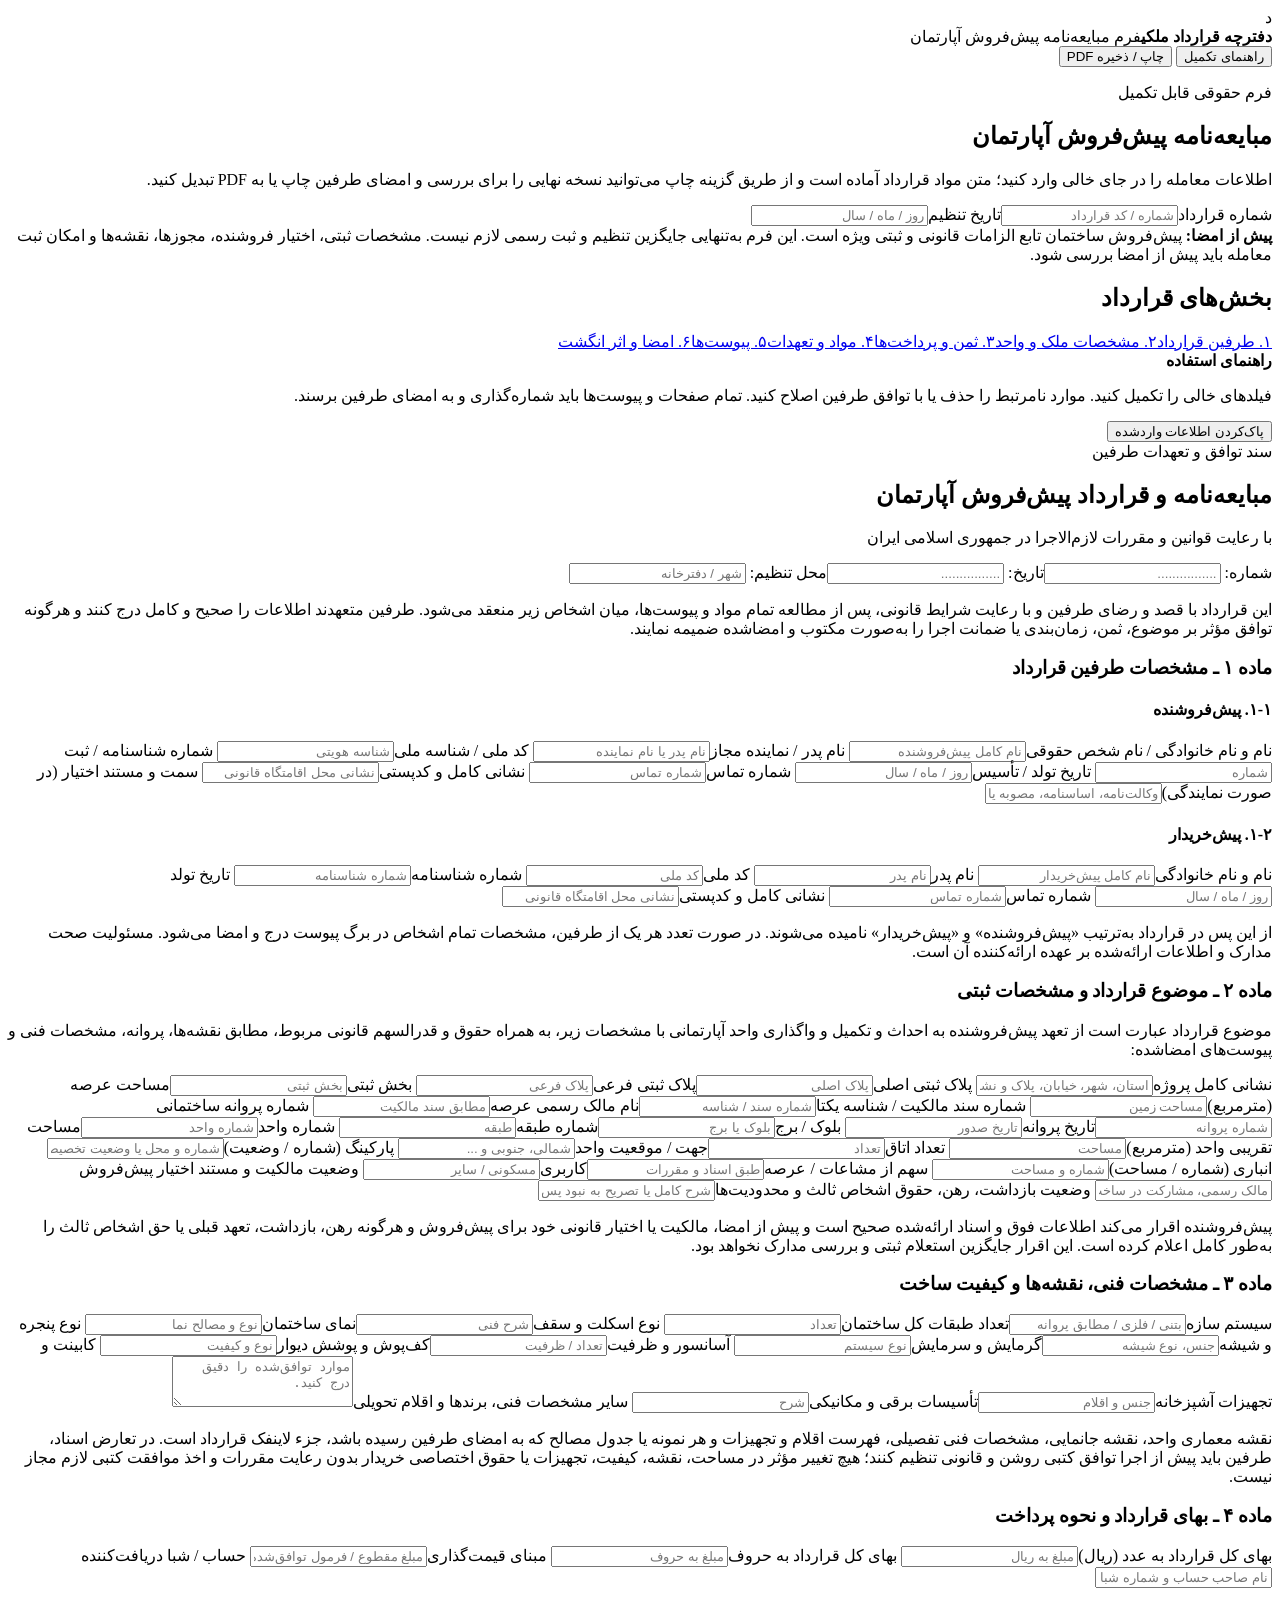
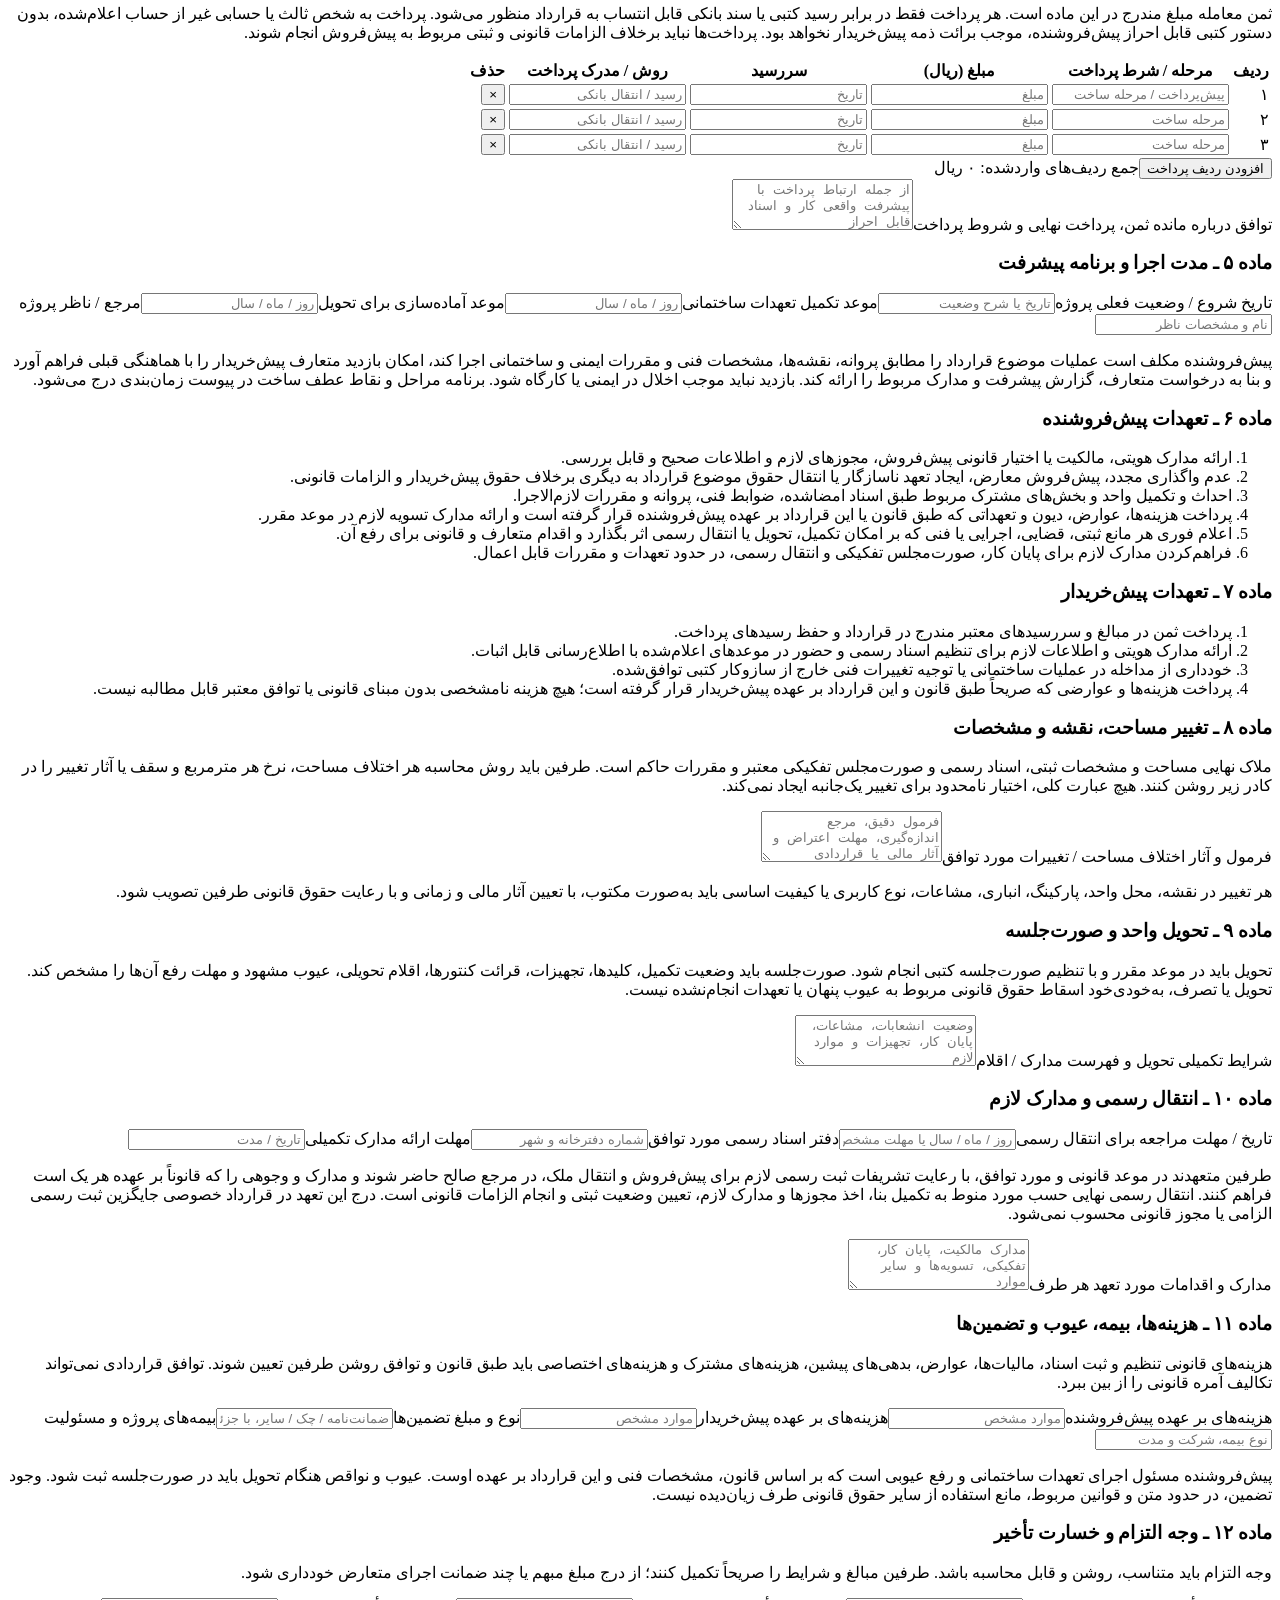
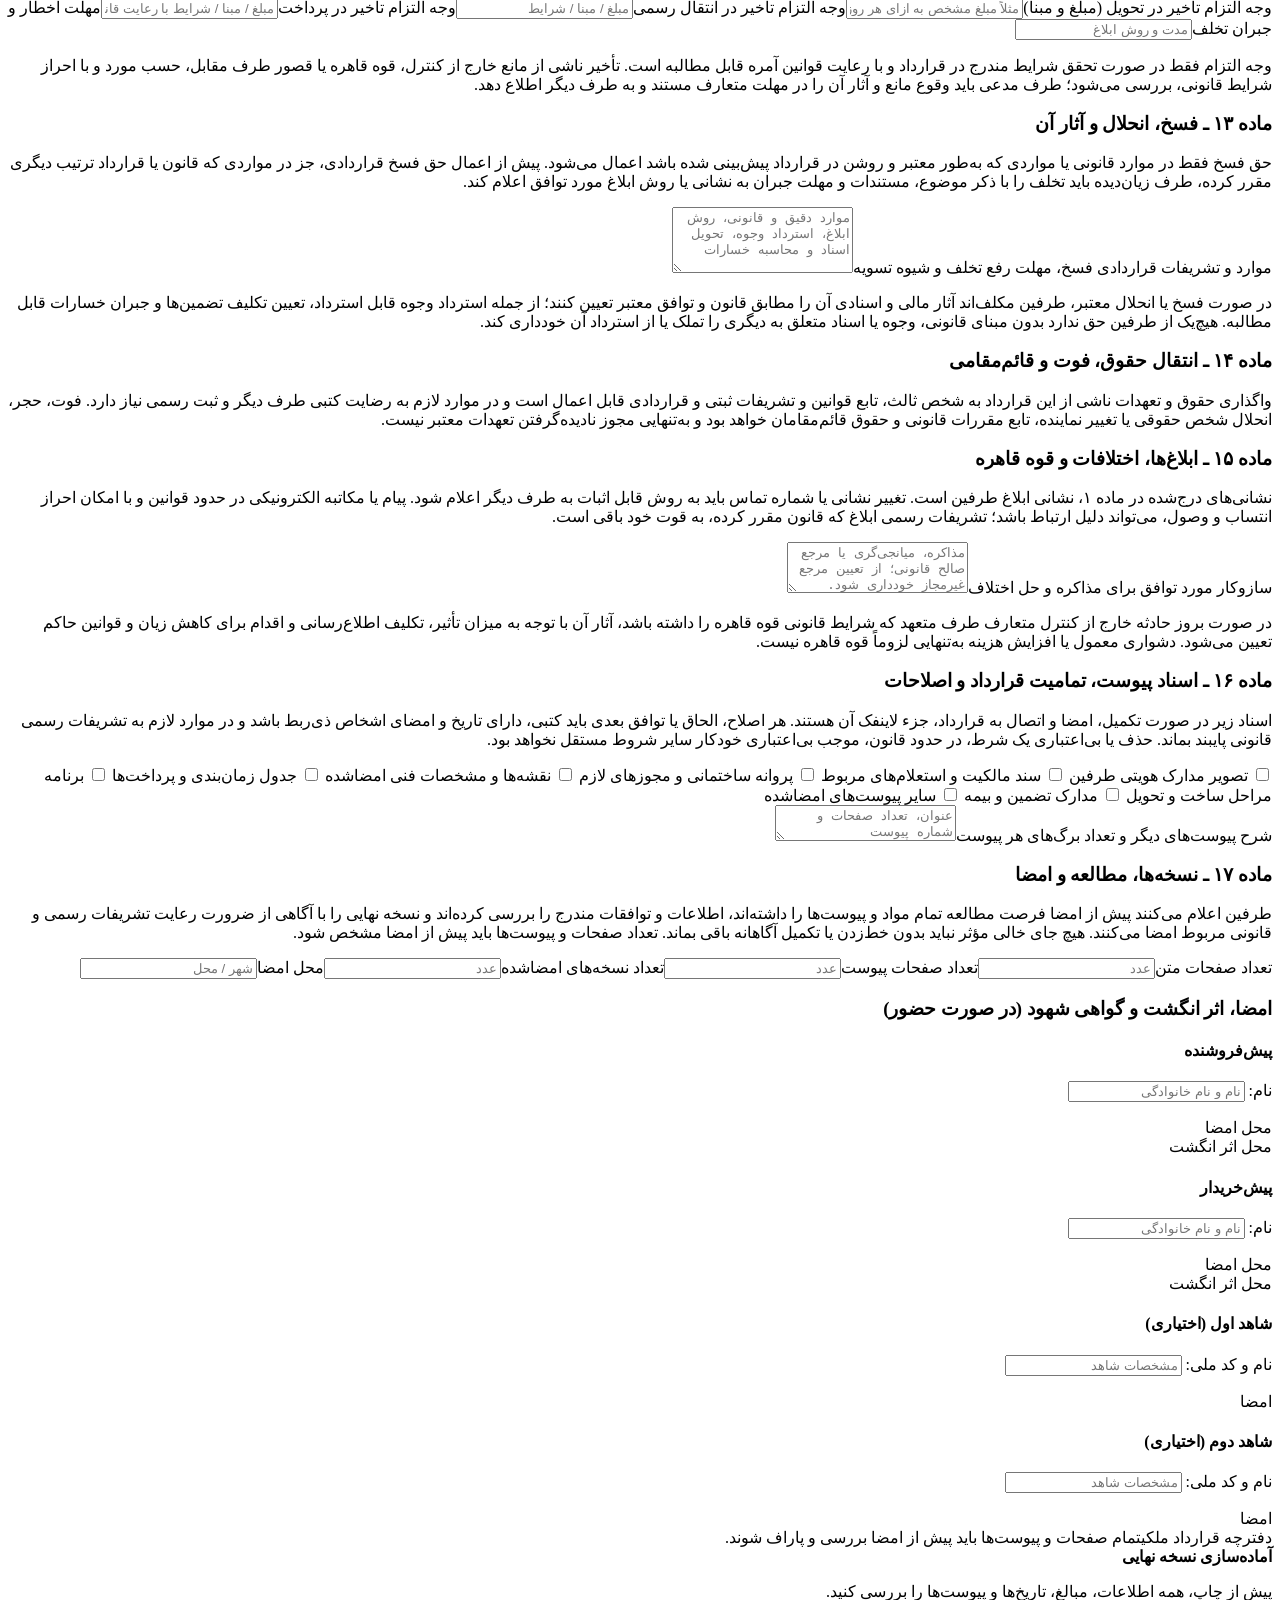
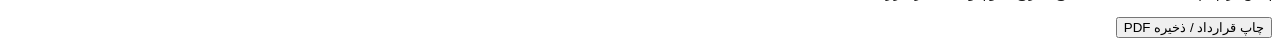
==== index.html @ 253c2141 "Add fillable apartment pre-sale contract" ====
<!doctype html>
<html lang="fa" dir="rtl">
<head>
<meta charset="utf-8">
<meta name="viewport" content="width=device-width,initial-scale=1">
<meta name="theme-color" content="#173b35">
<meta name="description" content="فرم قابل تکمیل مبایعه‌نامه پیش‌فروش آپارتمان، همراه با نسخه آماده چاپ برای طرفین قرارداد.">
<title>دفترچه قرارداد ملکی | مبایعه‌نامه پیش‌فروش آپارتمان</title>
<link rel="stylesheet" href="assets/css/style.css">
</head>
<body>
<header class="site-header">
  <div class="brand-mark" aria-hidden="true">د</div>
  <div class="brand-copy"><strong>دفترچه قرارداد ملکی</strong><span>فرم مبایعه‌نامه پیش‌فروش آپارتمان</span></div>
  <nav class="header-actions" aria-label="عملیات سند">
    <button type="button" class="btn btn-light" id="showGuide">راهنمای تکمیل</button>
    <button type="button" class="btn btn-gold" id="printTop">چاپ / ذخیره PDF</button>
  </nav>
</header>
<main class="page-wrap">
  <section class="intro no-print">
    <div><p class="eyebrow">فرم حقوقی قابل تکمیل</p><h1>مبایعه‌نامه پیش‌فروش آپارتمان</h1><p>اطلاعات معامله را در جای خالی وارد کنید؛ متن مواد قرارداد آماده است و از طریق گزینه چاپ می‌توانید نسخه نهایی را برای بررسی و امضای طرفین چاپ یا به PDF تبدیل کنید.</p></div>
    <div class="intro-side"><span class="mini-label">شماره قرارداد</span><input id="contractNo" name="contractNo" placeholder="شماره / کد قرارداد"><span class="mini-label">تاریخ تنظیم</span><input name="contractDate" data-date placeholder="روز / ماه / سال"></div>
  </section>
  <div class="notice no-print"><strong>پیش از امضا:</strong> پیش‌فروش ساختمان تابع الزامات قانونی و ثبتی ویژه است. این فرم به‌تنهایی جایگزین تنظیم و ثبت رسمی لازم نیست. مشخصات ثبتی، اختیار فروشنده، مجوزها، نقشه‌ها و امکان ثبت معامله باید پیش از امضا بررسی شود.</div>
  <div class="workspace">
    <aside class="side-panel no-print">
      <h2>بخش‌های قرارداد</h2>
      <a href="#parties">۱. طرفین قرارداد</a><a href="#property">۲. مشخصات ملک و واحد</a><a href="#price">۳. ثمن و پرداخت‌ها</a><a href="#terms">۴. مواد و تعهدات</a><a href="#annexes">۵. پیوست‌ها</a><a href="#signatures">۶. امضا و اثر انگشت</a>
      <div class="side-note"><strong>راهنمای استفاده</strong><p>فیلدهای خالی را تکمیل کنید. موارد نامرتبط را حذف یا با توافق طرفین اصلاح کنید. تمام صفحات و پیوست‌ها باید شماره‌گذاری و به امضای طرفین برسند.</p></div>
      <button type="button" class="btn btn-outline btn-full" id="clearForm">پاک‌کردن اطلاعات واردشده</button>
    </aside>
    <article class="contract" id="contractDocument">
      <div class="document-heading">
        <div class="document-kicker">سند توافق و تعهدات طرفین</div>
        <h2>مبایعه‌نامه و قرارداد پیش‌فروش آپارتمان</h2>
        <p>با رعایت قوانین و مقررات لازم‌الاجرا در جمهوری اسلامی ایران</p>
        <div class="doc-meta"><span>شماره: <input name="docNo" placeholder="................"></span><span>تاریخ: <input name="docDate" data-date placeholder="................"></span><span>محل تنظیم: <input name="docPlace" placeholder="شهر / دفترخانه"></span></div>
      </div>
      <p class="preamble">این قرارداد با قصد و رضای طرفین و با رعایت شرایط قانونی، پس از مطالعه تمام مواد و پیوست‌ها، میان اشخاص زیر منعقد می‌شود. طرفین متعهدند اطلاعات را صحیح و کامل درج کنند و هرگونه توافق مؤثر بر موضوع، ثمن، زمان‌بندی یا ضمانت اجرا را به‌صورت مکتوب و امضاشده ضمیمه نمایند.</p>
      <section class="contract-section" id="parties"><h3><span>ماده ۱</span> ـ مشخصات طرفین قرارداد</h3>
        <h4>۱-۱. پیش‌فروشنده</h4>
        <div class="form-grid">
          <label>نام و نام خانوادگی / نام شخص حقوقی<input name="sellerName" required placeholder="نام کامل پیش‌فروشنده"></label>
          <label>نام پدر / نماینده مجاز<input name="sellerFather" placeholder="نام پدر یا نام نماینده"></label>
          <label>کد ملی / شناسه ملی<input name="sellerId" placeholder="شناسه هویتی"></label>
          <label>شماره شناسنامه / ثبت<input name="sellerRegister" placeholder="شماره"></label>
          <label>تاریخ تولد / تأسیس<input name="sellerBirth" placeholder="روز / ماه / سال"></label>
          <label>شماره تماس<input name="sellerPhone" inputmode="tel" placeholder="شماره تماس"></label>
          <label class="wide">نشانی کامل و کدپستی<input name="sellerAddress" placeholder="نشانی محل اقامتگاه قانونی"></label>
          <label class="wide">سمت و مستند اختیار (در صورت نمایندگی)<input name="sellerAuthority" placeholder="وکالت‌نامه، اساسنامه، مصوبه یا مستند معتبر"></label>
        </div>
        <h4>۱-۲. پیش‌خریدار</h4>
        <div class="form-grid">
          <label>نام و نام خانوادگی<input name="buyerName" required placeholder="نام کامل پیش‌خریدار"></label>
          <label>نام پدر<input name="buyerFather" placeholder="نام پدر"></label>
          <label>کد ملی<input name="buyerId" placeholder="کد ملی"></label>
          <label>شماره شناسنامه<input name="buyerRegister" placeholder="شماره شناسنامه"></label>
          <label>تاریخ تولد<input name="buyerBirth" placeholder="روز / ماه / سال"></label>
          <label>شماره تماس<input name="buyerPhone" inputmode="tel" placeholder="شماره تماس"></label>
          <label class="wide">نشانی کامل و کدپستی<input name="buyerAddress" placeholder="نشانی محل اقامتگاه قانونی"></label>
        </div>
        <p>از این پس در قرارداد به‌ترتیب «پیش‌فروشنده» و «پیش‌خریدار» نامیده می‌شوند. در صورت تعدد هر یک از طرفین، مشخصات تمام اشخاص در برگ پیوست درج و امضا می‌شود. مسئولیت صحت مدارک و اطلاعات ارائه‌شده بر عهده ارائه‌کننده آن است.</p>
      </section>
      <section class="contract-section" id="property"><h3><span>ماده ۲</span> ـ موضوع قرارداد و مشخصات ثبتی</h3>
        <p>موضوع قرارداد عبارت است از تعهد پیش‌فروشنده به احداث و تکمیل و واگذاری واحد آپارتمانی با مشخصات زیر، به همراه حقوق و قدرالسهم قانونی مربوط، مطابق نقشه‌ها، پروانه، مشخصات فنی و پیوست‌های امضاشده:</p>
        <div class="form-grid">
          <label class="wide">نشانی کامل پروژه<input name="projectAddress" placeholder="استان، شهر، خیابان، پلاک و نشانی دقیق"></label>
          <label>پلاک ثبتی اصلی<input name="mainParcel" placeholder="پلاک اصلی"></label><label>پلاک ثبتی فرعی<input name="subParcel" placeholder="پلاک فرعی"></label>
          <label>بخش ثبتی<input name="registrySection" placeholder="بخش ثبتی"></label><label>مساحت عرصه (مترمربع)<input name="landArea" inputmode="decimal" placeholder="مساحت زمین"></label>
          <label>شماره سند مالکیت / شناسه یکتا<input name="titleNumber" placeholder="شماره سند / شناسه"></label><label>نام مالک رسمی عرصه<input name="landOwner" placeholder="مطابق سند مالکیت"></label>
          <label>شماره پروانه ساختمانی<input name="permitNo" placeholder="شماره پروانه"></label><label>تاریخ پروانه<input name="permitDate" placeholder="تاریخ صدور"></label>
          <label>بلوک / برج<input name="buildingBlock" placeholder="بلوک یا برج"></label><label>شماره طبقه<input name="floorNo" placeholder="طبقه"></label>
          <label>شماره واحد<input name="unitNo" placeholder="شماره واحد"></label><label>مساحت تقریبی واحد (مترمربع)<input name="unitArea" inputmode="decimal" placeholder="مساحت"></label>
          <label>تعداد اتاق<input name="roomCount" placeholder="تعداد"></label><label>جهت / موقعیت واحد<input name="unitPosition" placeholder="شمالی، جنوبی و ..."></label>
          <label>پارکینگ (شماره / وضعیت)<input name="parking" placeholder="شماره و محل یا وضعیت تخصیص"></label><label>انباری (شماره / مساحت)<input name="storage" placeholder="شماره و مساحت"></label>
          <label>سهم از مشاعات / عرصه<input name="commonShare" placeholder="طبق اسناد و مقررات"></label><label>کاربری<input name="usage" placeholder="مسکونی / سایر"></label>
          <label class="wide">وضعیت مالکیت و مستند اختیار پیش‌فروش<input name="ownershipStatus" placeholder="مالک رسمی، مشارکت در ساخت، وکالت یا مستند قانونی دیگر"></label>
          <label class="wide">وضعیت بازداشت، رهن، حقوق اشخاص ثالث و محدودیت‌ها<input name="encumbrances" placeholder="شرح کامل یا تصریح به نبود پس از بررسی مدارک"></label>
        </div>
        <p>پیش‌فروشنده اقرار می‌کند اطلاعات فوق و اسناد ارائه‌شده صحیح است و پیش از امضا، مالکیت یا اختیار قانونی خود برای پیش‌فروش و هرگونه رهن، بازداشت، تعهد قبلی یا حق اشخاص ثالث را به‌طور کامل اعلام کرده است. این اقرار جایگزین استعلام ثبتی و بررسی مدارک نخواهد بود.</p>
      </section>
      <section class="contract-section"><h3><span>ماده ۳</span> ـ مشخصات فنی، نقشه‌ها و کیفیت ساخت</h3>
        <div class="form-grid">
          <label>سیستم سازه<input name="structure" placeholder="بتنی / فلزی / مطابق پروانه"></label><label>تعداد طبقات کل ساختمان<input name="floorsTotal" placeholder="تعداد"></label>
          <label>نوع اسکلت و سقف<input name="roofSystem" placeholder="شرح فنی"></label><label>نمای ساختمان<input name="facade" placeholder="نوع و مصالح نما"></label>
          <label>نوع پنجره و شیشه<input name="windows" placeholder="جنس، نوع شیشه"></label><label>گرمایش و سرمایش<input name="heatingCooling" placeholder="نوع سیستم"></label>
          <label>آسانسور و ظرفیت<input name="elevator" placeholder="تعداد / ظرفیت"></label><label>کف‌پوش و پوشش دیوار<input name="floorWall" placeholder="نوع و کیفیت"></label>
          <label>کابینت و تجهیزات آشپزخانه<input name="kitchen" placeholder="جنس و اقلام"></label><label>تأسیسات برقی و مکانیکی<input name="installations" placeholder="شرح"></label>
          <label class="wide">سایر مشخصات فنی، برندها و اقلام تحویلی<textarea name="technicalDetails" rows="3" placeholder="موارد توافق‌شده را دقیق درج کنید."></textarea></label>
        </div>
        <p>نقشه معماری واحد، نقشه جانمایی، مشخصات فنی تفصیلی، فهرست اقلام و تجهیزات و هر نمونه یا جدول مصالح که به امضای طرفین رسیده باشد، جزء لاینفک قرارداد است. در تعارض اسناد، طرفین باید پیش از اجرا توافق کتبی روشن و قانونی تنظیم کنند؛ هیچ تغییر مؤثر در مساحت، نقشه، کیفیت، تجهیزات یا حقوق اختصاصی خریدار بدون رعایت مقررات و اخذ موافقت کتبی لازم مجاز نیست.</p>
      </section>
      <section class="contract-section" id="price"><h3><span>ماده ۴</span> ـ بهای قرارداد و نحوه پرداخت</h3>
        <div class="form-grid">
          <label>بهای کل قرارداد به عدد (ریال)<input name="priceNumber" inputmode="numeric" placeholder="مبلغ به ریال"></label>
          <label>بهای کل قرارداد به حروف<input name="priceWords" placeholder="مبلغ به حروف"></label>
          <label>مبنای قیمت‌گذاری<input name="priceBasis" placeholder="مبلغ مقطوع / فرمول توافق‌شده"></label>
          <label>حساب / شبا دریافت‌کننده<input name="paymentAccount" placeholder="نام صاحب حساب و شماره شبا"></label>
        </div>
        <p>ثمن معامله مبلغ مندرج در این ماده است. هر پرداخت فقط در برابر رسید کتبی یا سند بانکی قابل انتساب به قرارداد منظور می‌شود. پرداخت به شخص ثالث یا حسابی غیر از حساب اعلام‌شده، بدون دستور کتبی قابل احراز پیش‌فروشنده، موجب برائت ذمه پیش‌خریدار نخواهد بود. پرداخت‌ها نباید برخلاف الزامات قانونی و ثبتی مربوط به پیش‌فروش انجام شوند.</p>
        <div class="table-wrap"><table class="payment-table"><thead><tr><th>ردیف</th><th>مرحله / شرط پرداخت</th><th>مبلغ (ریال)</th><th>سررسید</th><th>روش / مدرک پرداخت</th><th class="no-print">حذف</th></tr></thead><tbody id="paymentRows">
          <tr><td>۱</td><td><input name="payStage[]" placeholder="پیش‌پرداخت / مرحله ساخت"></td><td><input name="payAmount[]" inputmode="numeric" placeholder="مبلغ"></td><td><input name="payDate[]" placeholder="تاریخ"></td><td><input name="payMethod[]" placeholder="رسید / انتقال بانکی"></td><td class="no-print"><button type="button" class="remove-row" aria-label="حذف ردیف">×</button></td></tr>
          <tr><td>۲</td><td><input name="payStage[]" placeholder="مرحله ساخت"></td><td><input name="payAmount[]" inputmode="numeric" placeholder="مبلغ"></td><td><input name="payDate[]" placeholder="تاریخ"></td><td><input name="payMethod[]" placeholder="رسید / انتقال بانکی"></td><td class="no-print"><button type="button" class="remove-row" aria-label="حذف ردیف">×</button></td></tr>
          <tr><td>۳</td><td><input name="payStage[]" placeholder="مرحله ساخت"></td><td><input name="payAmount[]" inputmode="numeric" placeholder="مبلغ"></td><td><input name="payDate[]" placeholder="تاریخ"></td><td><input name="payMethod[]" placeholder="رسید / انتقال بانکی"></td><td class="no-print"><button type="button" class="remove-row" aria-label="حذف ردیف">×</button></td></tr>
        </tbody></table></div>
        <div class="payment-actions no-print"><button type="button" class="btn btn-outline" id="addPayment">افزودن ردیف پرداخت</button><span id="paymentSum">جمع ردیف‌های واردشده: ۰ ریال</span></div>
        <label class="block-label">توافق درباره مانده ثمن، پرداخت نهایی و شروط پرداخت<textarea name="paymentTerms" rows="3" placeholder="از جمله ارتباط پرداخت با پیشرفت واقعی کار و اسناد قابل احراز"></textarea></label>
      </section>
      <section class="contract-section"><h3><span>ماده ۵</span> ـ مدت اجرا و برنامه پیشرفت</h3>
        <div class="form-grid"><label>تاریخ شروع / وضعیت فعلی پروژه<input name="startDate" placeholder="تاریخ یا شرح وضعیت"></label><label>موعد تکمیل تعهدات ساختمانی<input name="completionDate" placeholder="روز / ماه / سال"></label><label>موعد آماده‌سازی برای تحویل<input name="handoverDate" placeholder="روز / ماه / سال"></label><label>مرجع / ناظر پروژه<input name="supervisor" placeholder="نام و مشخصات ناظر"></label></div>
        <p>پیش‌فروشنده مکلف است عملیات موضوع قرارداد را مطابق پروانه، نقشه‌ها، مشخصات فنی و مقررات ایمنی و ساختمانی اجرا کند، امکان بازدید متعارف پیش‌خریدار را با هماهنگی قبلی فراهم آورد و بنا به درخواست متعارف، گزارش پیشرفت و مدارک مربوط را ارائه کند. بازدید نباید موجب اخلال در ایمنی یا کارگاه شود. برنامه مراحل و نقاط عطف ساخت در پیوست زمان‌بندی درج می‌شود.</p>
      </section>
      <section class="contract-section"><h3><span>ماده ۶</span> ـ تعهدات پیش‌فروشنده</h3>
        <ol>
          <li>ارائه مدارک هویتی، مالکیت یا اختیار قانونی پیش‌فروش، مجوزهای لازم و اطلاعات صحیح و قابل بررسی.</li>
          <li>عدم واگذاری مجدد، پیش‌فروش معارض، ایجاد تعهد ناسازگار یا انتقال حقوق موضوع قرارداد به دیگری برخلاف حقوق پیش‌خریدار و الزامات قانونی.</li>
          <li>احداث و تکمیل واحد و بخش‌های مشترک مربوط طبق اسناد امضاشده، ضوابط فنی، پروانه و مقررات لازم‌الاجرا.</li>
          <li>پرداخت هزینه‌ها، عوارض، دیون و تعهداتی که طبق قانون یا این قرارداد بر عهده پیش‌فروشنده قرار گرفته است و ارائه مدارک تسویه لازم در موعد مقرر.</li>
          <li>اعلام فوری هر مانع ثبتی، قضایی، اجرایی یا فنی که بر امکان تکمیل، تحویل یا انتقال رسمی اثر بگذارد و اقدام متعارف و قانونی برای رفع آن.</li>
          <li>فراهم‌کردن مدارک لازم برای پایان کار، صورت‌مجلس تفکیکی و انتقال رسمی، در حدود تعهدات و مقررات قابل اعمال.</li>
        </ol>
      </section>
      <section class="contract-section"><h3><span>ماده ۷</span> ـ تعهدات پیش‌خریدار</h3>
        <ol>
          <li>پرداخت ثمن در مبالغ و سررسیدهای معتبر مندرج در قرارداد و حفظ رسیدهای پرداخت.</li>
          <li>ارائه مدارک هویتی و اطلاعات لازم برای تنظیم اسناد رسمی و حضور در موعدهای اعلام‌شده با اطلاع‌رسانی قابل اثبات.</li>
          <li>خودداری از مداخله در عملیات ساختمانی یا توجيه تغییرات فنی خارج از سازوکار کتبی توافق‌شده.</li>
          <li>پرداخت هزینه‌ها و عوارضی که صریحاً طبق قانون و این قرارداد بر عهده پیش‌خریدار قرار گرفته است؛ هیچ هزینه نامشخصی بدون مبنای قانونی یا توافق معتبر قابل مطالبه نیست.</li>
        </ol>
      </section>
      <section class="contract-section"><h3><span>ماده ۸</span> ـ تغییر مساحت، نقشه و مشخصات</h3>
        <p>ملاک نهایی مساحت و مشخصات ثبتی، اسناد رسمی و صورت‌مجلس تفکیکی معتبر و مقررات حاکم است. طرفین باید روش محاسبه هر اختلاف مساحت، نرخ هر مترمربع و سقف یا آثار تغییر را در کادر زیر روشن کنند. هیچ عبارت کلی، اختیار نامحدود برای تغییر یک‌جانبه ایجاد نمی‌کند.</p>
        <label class="block-label">فرمول و آثار اختلاف مساحت / تغییرات مورد توافق<textarea name="areaFormula" rows="3" placeholder="فرمول دقیق، مرجع اندازه‌گیری، مهلت اعتراض و آثار مالی یا قراردادی"></textarea></label>
        <p>هر تغییر در نقشه، محل واحد، پارکینگ، انباری، مشاعات، نوع کاربری یا کیفیت اساسی باید به‌صورت مکتوب، با تعیین آثار مالی و زمانی و با رعایت حقوق قانونی طرفین تصویب شود.</p>
      </section>
      <section class="contract-section"><h3><span>ماده ۹</span> ـ تحویل واحد و صورت‌جلسه</h3>
        <p>تحویل باید در موعد مقرر و با تنظیم صورت‌جلسه کتبی انجام شود. صورت‌جلسه باید وضعیت تکمیل، کلیدها، تجهیزات، قرائت کنتورها، اقلام تحویلی، عیوب مشهود و مهلت رفع آن‌ها را مشخص کند. تحویل یا تصرف، به‌خودی‌خود اسقاط حقوق قانونی مربوط به عیوب پنهان یا تعهدات انجام‌نشده نیست.</p>
        <label class="block-label">شرایط تکمیلی تحویل و فهرست مدارک / اقلام<textarea name="handoverTerms" rows="3" placeholder="وضعیت انشعابات، مشاعات، پایان کار، تجهیزات و موارد لازم"></textarea></label>
      </section>
      <section class="contract-section"><h3><span>ماده ۱۰</span> ـ انتقال رسمی و مدارک لازم</h3>
        <div class="form-grid"><label>تاریخ / مهلت مراجعه برای انتقال رسمی<input name="deedDate" placeholder="روز / ماه / سال یا مهلت مشخص"></label><label>دفتر اسناد رسمی مورد توافق<input name="notary" placeholder="شماره دفترخانه و شهر"></label><label>مهلت ارائه مدارک تکمیلی<input name="documentsDeadline" placeholder="تاریخ / مدت"></label></div>
        <p>طرفین متعهدند در موعد قانونی و مورد توافق، با رعایت تشریفات ثبت رسمی لازم برای پیش‌فروش و انتقال ملک، در مرجع صالح حاضر شوند و مدارک و وجوهی را که قانوناً بر عهده هر یک است فراهم کنند. انتقال رسمی نهایی حسب مورد منوط به تکمیل بنا، اخذ مجوزها و مدارک لازم، تعیین وضعیت ثبتی و انجام الزامات قانونی است. درج این تعهد در قرارداد خصوصی جایگزین ثبت رسمی الزامی یا مجوز قانونی محسوب نمی‌شود.</p>
        <label class="block-label">مدارک و اقدامات مورد تعهد هر طرف<textarea name="deedTerms" rows="3" placeholder="مدارک مالکیت، پایان کار، تفکیکی، تسویه‌ها و سایر موارد"></textarea></label>
      </section>
      <section class="contract-section"><h3><span>ماده ۱۱</span> ـ هزینه‌ها، بیمه، عیوب و تضمین‌ها</h3>
        <p>هزینه‌های قانونی تنظیم و ثبت اسناد، مالیات‌ها، عوارض، بدهی‌های پیشین، هزینه‌های مشترک و هزینه‌های اختصاصی باید طبق قانون و توافق روشن طرفین تعیین شوند. توافق قراردادی نمی‌تواند تکالیف آمره قانونی را از بین ببرد.</p>
        <div class="form-grid"><label>هزینه‌های بر عهده پیش‌فروشنده<input name="sellerCosts" placeholder="موارد مشخص"></label><label>هزینه‌های بر عهده پیش‌خریدار<input name="buyerCosts" placeholder="موارد مشخص"></label><label>نوع و مبلغ تضمین‌ها<input name="guarantees" placeholder="ضمانت‌نامه / چک / سایر، با جزئیات"></label><label>بیمه‌های پروژه و مسئولیت<input name="insurance" placeholder="نوع بیمه، شرکت و مدت"></label></div>
        <p>پیش‌فروشنده مسئول اجرای تعهدات ساختمانی و رفع عیوبی است که بر اساس قانون، مشخصات فنی و این قرارداد بر عهده اوست. عیوب و نواقص هنگام تحویل باید در صورت‌جلسه ثبت شود. وجود تضمین، در حدود متن و قوانین مربوط، مانع استفاده از سایر حقوق قانونی طرف زیان‌دیده نیست.</p>
      </section>
      <section class="contract-section"><h3><span>ماده ۱۲</span> ـ وجه التزام و خسارت تأخیر</h3>
        <p>وجه التزام باید متناسب، روشن و قابل محاسبه باشد. طرفین مبالغ و شرایط را صریحاً تکمیل کنند؛ از درج مبلغ مبهم یا چند ضمانت اجرای متعارض خودداری شود.</p>
        <div class="form-grid"><label>وجه التزام تأخیر در تحویل (مبلغ و مبنا)<input name="lateHandoverPenalty" placeholder="مثلاً مبلغ مشخص به ازای هر روز؛ پس از بررسی حقوقی"></label><label>وجه التزام تأخیر در انتقال رسمی<input name="lateDeedPenalty" placeholder="مبلغ / مبنا / شرایط"></label><label>وجه التزام تأخیر در پرداخت<input name="latePaymentPenalty" placeholder="مبلغ / مبنا / شرایط با رعایت قانون"></label><label>مهلت اخطار و جبران تخلف<input name="curePeriod" placeholder="مدت و روش ابلاغ"></label></div>
        <p>وجه التزام فقط در صورت تحقق شرایط مندرج در قرارداد و با رعایت قوانین آمره قابل مطالبه است. تأخیر ناشی از مانع خارج از کنترل، قوه قاهره یا قصور طرف مقابل، حسب مورد و با احراز شرایط قانونی، بررسی می‌شود؛ طرف مدعی باید وقوع مانع و آثار آن را در مهلت متعارف مستند و به طرف دیگر اطلاع دهد.</p>
      </section>
      <section class="contract-section"><h3><span>ماده ۱۳</span> ـ فسخ، انحلال و آثار آن</h3>
        <p>حق فسخ فقط در موارد قانونی یا مواردی که به‌طور معتبر و روشن در قرارداد پیش‌بینی شده باشد اعمال می‌شود. پیش از اعمال حق فسخ قراردادی، جز در مواردی که قانون یا قرارداد ترتیب دیگری مقرر کرده، طرف زیان‌دیده باید تخلف را با ذکر موضوع، مستندات و مهلت جبران به نشانی یا روش ابلاغ مورد توافق اعلام کند.</p>
        <label class="block-label">موارد و تشریفات قراردادی فسخ، مهلت رفع تخلف و شیوه تسویه<textarea name="terminationTerms" rows="4" placeholder="موارد دقیق و قانونی، روش ابلاغ، استرداد وجوه، تحویل اسناد و محاسبه خسارات"></textarea></label>
        <p>در صورت فسخ یا انحلال معتبر، طرفین مکلف‌اند آثار مالی و اسنادی آن را مطابق قانون و توافق معتبر تعیین کنند؛ از جمله استرداد وجوه قابل استرداد، تعیین تکلیف تضمین‌ها و جبران خسارات قابل مطالبه. هیچ‌یک از طرفین حق ندارد بدون مبنای قانونی، وجوه یا اسناد متعلق به دیگری را تملک یا از استرداد آن خودداری کند.</p>
      </section>
      <section class="contract-section"><h3><span>ماده ۱۴</span> ـ انتقال حقوق، فوت و قائم‌مقامی</h3>
        <p>واگذاری حقوق و تعهدات ناشی از این قرارداد به شخص ثالث، تابع قوانین و تشریفات ثبتی و قراردادی قابل اعمال است و در موارد لازم به رضایت کتبی طرف دیگر و ثبت رسمی نیاز دارد. فوت، حجر، انحلال شخص حقوقی یا تغییر نماینده، تابع مقررات قانونی و حقوق قائم‌مقامان خواهد بود و به‌تنهایی مجوز نادیده‌گرفتن تعهدات معتبر نیست.</p>
      </section>
      <section class="contract-section"><h3><span>ماده ۱۵</span> ـ ابلاغ‌ها، اختلافات و قوه قاهره</h3>
        <p>نشانی‌های درج‌شده در ماده ۱، نشانی ابلاغ طرفین است. تغییر نشانی یا شماره تماس باید به روش قابل اثبات به طرف دیگر اعلام شود. پیام یا مکاتبه الکترونیکی در حدود قوانین و با امکان احراز انتساب و وصول، می‌تواند دلیل ارتباط باشد؛ تشریفات رسمی ابلاغ که قانون مقرر کرده، به قوت خود باقی است.</p>
        <label class="block-label">سازوکار مورد توافق برای مذاکره و حل اختلاف<textarea name="disputeTerms" rows="3" placeholder="مذاکره، میانجی‌گری یا مرجع صالح قانونی؛ از تعیین مرجع غیرمجاز خودداری شود."></textarea></label>
        <p>در صورت بروز حادثه خارج از کنترل متعارف طرف متعهد که شرایط قانونی قوه قاهره را داشته باشد، آثار آن با توجه به میزان تأثیر، تکلیف اطلاع‌رسانی و اقدام برای کاهش زیان و قوانین حاکم تعیین می‌شود. دشواری معمول یا افزایش هزینه به‌تنهایی لزوماً قوه قاهره نیست.</p>
      </section>
      <section class="contract-section"><h3><span>ماده ۱۶</span> ـ اسناد پیوست، تمامیت قرارداد و اصلاحات</h3>
        <p>اسناد زیر در صورت تکمیل، امضا و اتصال به قرارداد، جزء لاینفک آن هستند. هر اصلاح، الحاق یا توافق بعدی باید کتبی، دارای تاریخ و امضای اشخاص ذی‌ربط باشد و در موارد لازم به تشریفات رسمی قانونی پایبند بماند. حذف یا بی‌اعتباری یک شرط، در حدود قانون، موجب بی‌اعتباری خودکار سایر شروط مستقل نخواهد بود.</p>
        <div class="checklist">
          <label><input type="checkbox" name="annex[]" value="مدارک هویتی طرفین"> تصویر مدارک هویتی طرفین</label>
          <label><input type="checkbox" name="annex[]" value="سند مالکیت و استعلام‌ها"> سند مالکیت و استعلام‌های مربوط</label>
          <label><input type="checkbox" name="annex[]" value="پروانه و مجوزها"> پروانه ساختمانی و مجوزهای لازم</label>
          <label><input type="checkbox" name="annex[]" value="نقشه و مشخصات فنی"> نقشه‌ها و مشخصات فنی امضاشده</label>
          <label><input type="checkbox" name="annex[]" value="جدول پرداخت‌ها"> جدول زمان‌بندی و پرداخت‌ها</label>
          <label><input type="checkbox" name="annex[]" value="زمان‌بندی ساخت"> برنامه مراحل ساخت و تحویل</label>
          <label><input type="checkbox" name="annex[]" value="تضمین‌ها و بیمه"> مدارک تضمین و بیمه</label>
          <label><input type="checkbox" name="annex[]" value="سایر پیوست‌ها"> سایر پیوست‌های امضاشده</label>
        </div>
        <label class="block-label">شرح پیوست‌های دیگر و تعداد برگ‌های هر پیوست<textarea name="otherAnnexes" rows="2" placeholder="عنوان، تعداد صفحات و شماره پیوست"></textarea></label>
      </section>
      <section class="contract-section"><h3><span>ماده ۱۷</span> ـ نسخه‌ها، مطالعه و امضا</h3>
        <p>طرفین اعلام می‌کنند پیش از امضا فرصت مطالعه تمام مواد و پیوست‌ها را داشته‌اند، اطلاعات و توافقات مندرج را بررسی کرده‌اند و نسخه نهایی را با آگاهی از ضرورت رعایت تشریفات رسمی و قانونی مربوط امضا می‌کنند. هیچ جای خالی مؤثر نباید بدون خط‌زدن یا تکمیل آگاهانه باقی بماند. تعداد صفحات و پیوست‌ها باید پیش از امضا مشخص شود.</p>
        <div class="form-grid"><label>تعداد صفحات متن<input name="pageCount" placeholder="عدد"></label><label>تعداد صفحات پیوست<input name="annexPageCount" placeholder="عدد"></label><label>تعداد نسخه‌های امضاشده<input name="copyCount" placeholder="عدد"></label><label>محل امضا<input name="signaturePlace" placeholder="شهر / محل"></label></div>
      </section>
      <section class="signature-area" id="signatures"><h3>امضا، اثر انگشت و گواهی شهود (در صورت حضور)</h3>
        <div class="signature-grid">
          <div class="signature-box"><h4>پیش‌فروشنده</h4><p>نام: <input name="sellerSignatureName" placeholder="نام و نام خانوادگی"></p><div class="sign-space">محل امضا</div><div class="finger-space">محل اثر انگشت</div></div>
          <div class="signature-box"><h4>پیش‌خریدار</h4><p>نام: <input name="buyerSignatureName" placeholder="نام و نام خانوادگی"></p><div class="sign-space">محل امضا</div><div class="finger-space">محل اثر انگشت</div></div>
        </div>
        <div class="signature-grid witnesses">
          <div class="signature-box"><h4>شاهد اول (اختیاری)</h4><p>نام و کد ملی: <input name="witnessOne" placeholder="مشخصات شاهد"></p><div class="sign-space">امضا</div></div>
          <div class="signature-box"><h4>شاهد دوم (اختیاری)</h4><p>نام و کد ملی: <input name="witnessTwo" placeholder="مشخصات شاهد"></p><div class="sign-space">امضا</div></div>
        </div>
      </section>
      <footer class="document-footer"><span>دفترچه قرارداد ملکی</span><span>تمام صفحات و پیوست‌ها باید پیش از امضا بررسی و پاراف شوند.</span></footer>
    </article>
  </div>
  <section class="bottom-actions no-print"><div><strong>آماده‌سازی نسخه نهایی</strong><p>پیش از چاپ، همه اطلاعات، مبالغ، تاریخ‌ها و پیوست‌ها را بررسی کنید.</p></div><button type="button" class="btn btn-gold" id="printBottom">چاپ قرارداد / ذخیره PDF</button></section>
  <dialog id="guideDialog"><div class="dialog-head"><h2>راهنمای تکمیل مبایعه‌نامه</h2><button type="button" id="closeGuide" class="close-btn" aria-label="بستن">×</button></div><ol><li>هویت طرفین را با اصل مدارک تطبیق دهید؛ اگر شرکت یا نماینده طرف قرارداد است، اختیار امضا را بررسی کنید.</li><li>مالکیت عرصه، پلاک ثبتی، رهن، بازداشت، پیش‌فروش قبلی و مجوزهای پروژه را از مراجع مربوط استعلام کنید.</li><li>نقشه، شماره واحد، پارکینگ، انباری، مساحت، سهم مشاعات و مشخصات فنی را دقیقاً در قرارداد و پیوست‌ها یکسان درج کنید.</li><li>ثمن را به عدد و حروف بنویسید؛ سررسید هر قسط، شرط پرداخت و مدرک دریافت وجه را روشن کنید.</li><li>مبلغ و مبنای وجه التزام، موعد تحویل، رفع عیب، مراجعه برای سند و آثار تخلف را بدون ابهام تکمیل کنید.</li><li>برای پیش‌فروش، الزامات قانون پیش‌فروش ساختمان و مقررات ثبت رسمی معاملات اموال غیرمنقول را بررسی کنید و پیش از استفاده واقعی از وکیل یا دفتر اسناد رسمی راهنمایی بگیرید.</li></ol><p class="guide-warning">این قالب ابزار آماده‌سازی پیش‌نویس است و تضمین نمی‌کند معامله با هر وضعیت ثبتی یا حقوقی سازگار باشد. چاپ آن جایگزین ثبت رسمی الزامی نیست.</p><button type="button" class="btn btn-gold" id="guidePrint">بازگشت به قرارداد و چاپ</button></dialog>
</main>
<script src="assets/js/app.js"></script>
</body></html>
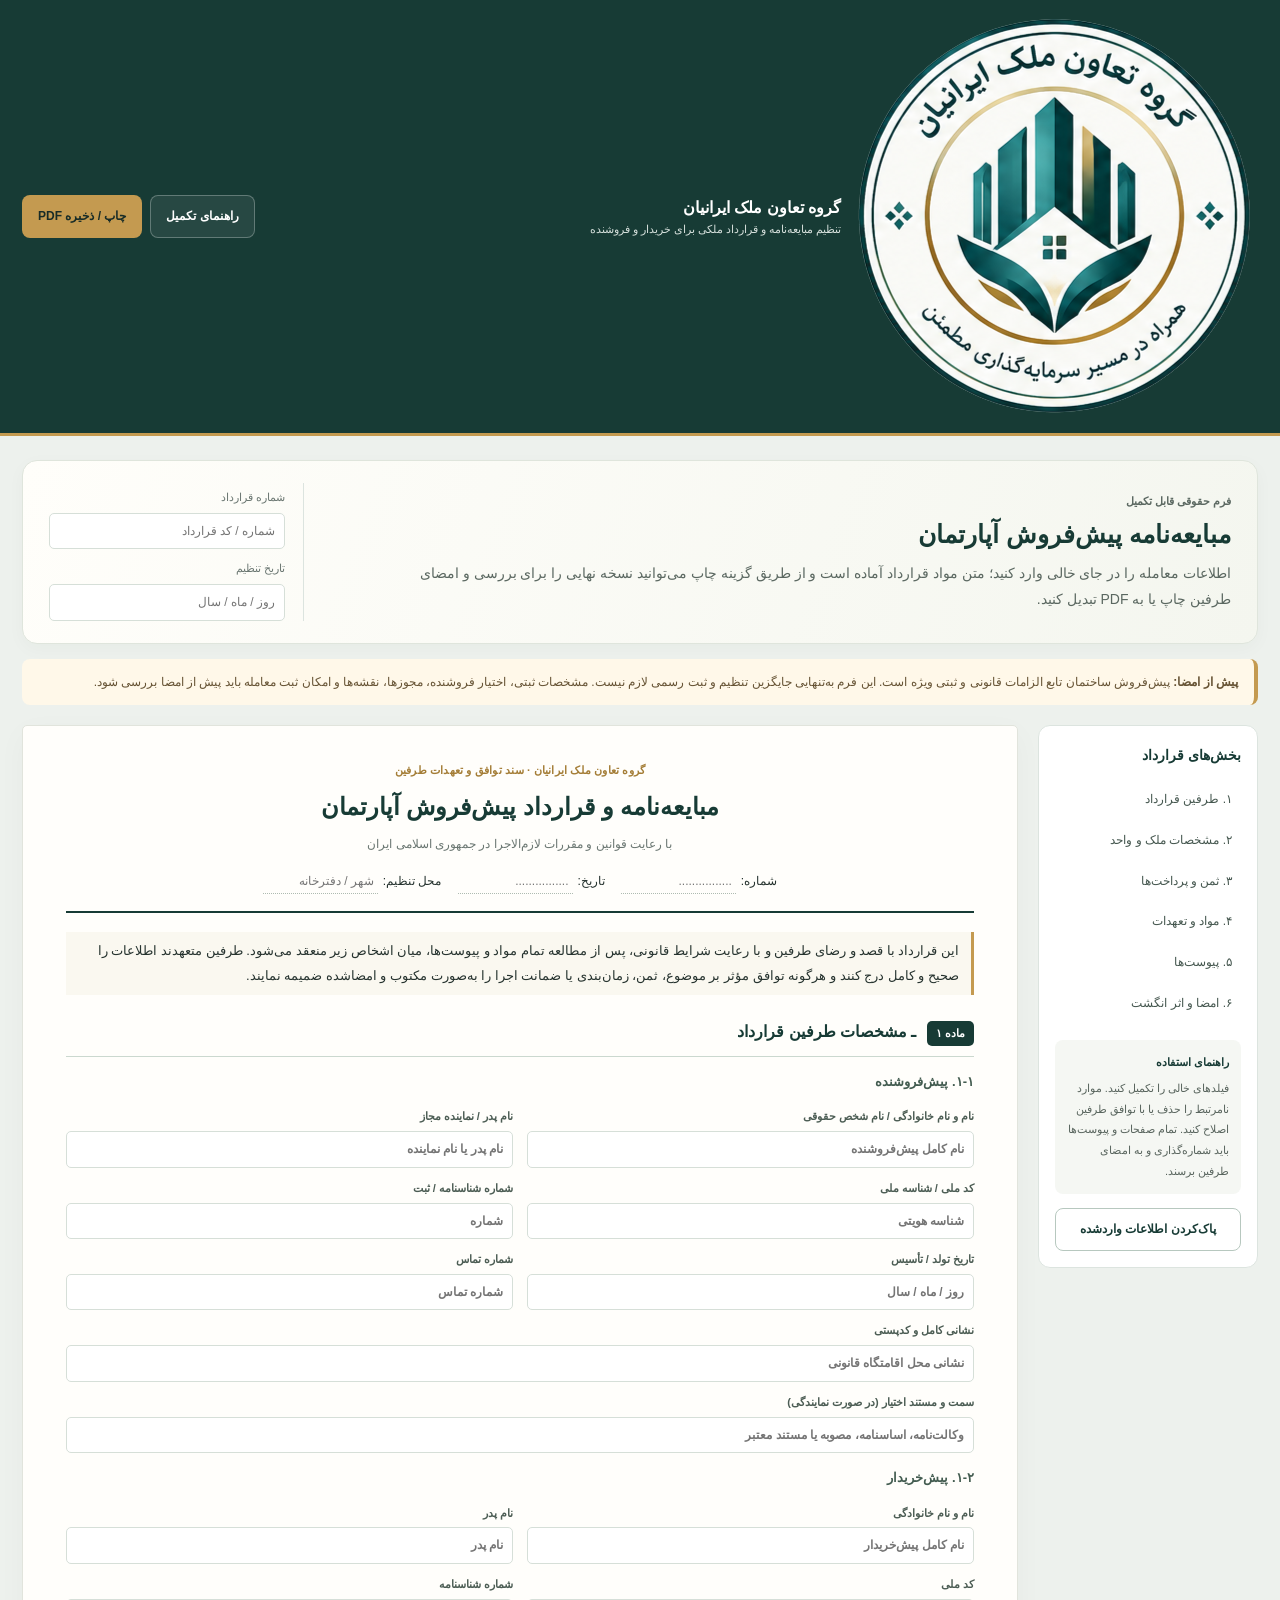
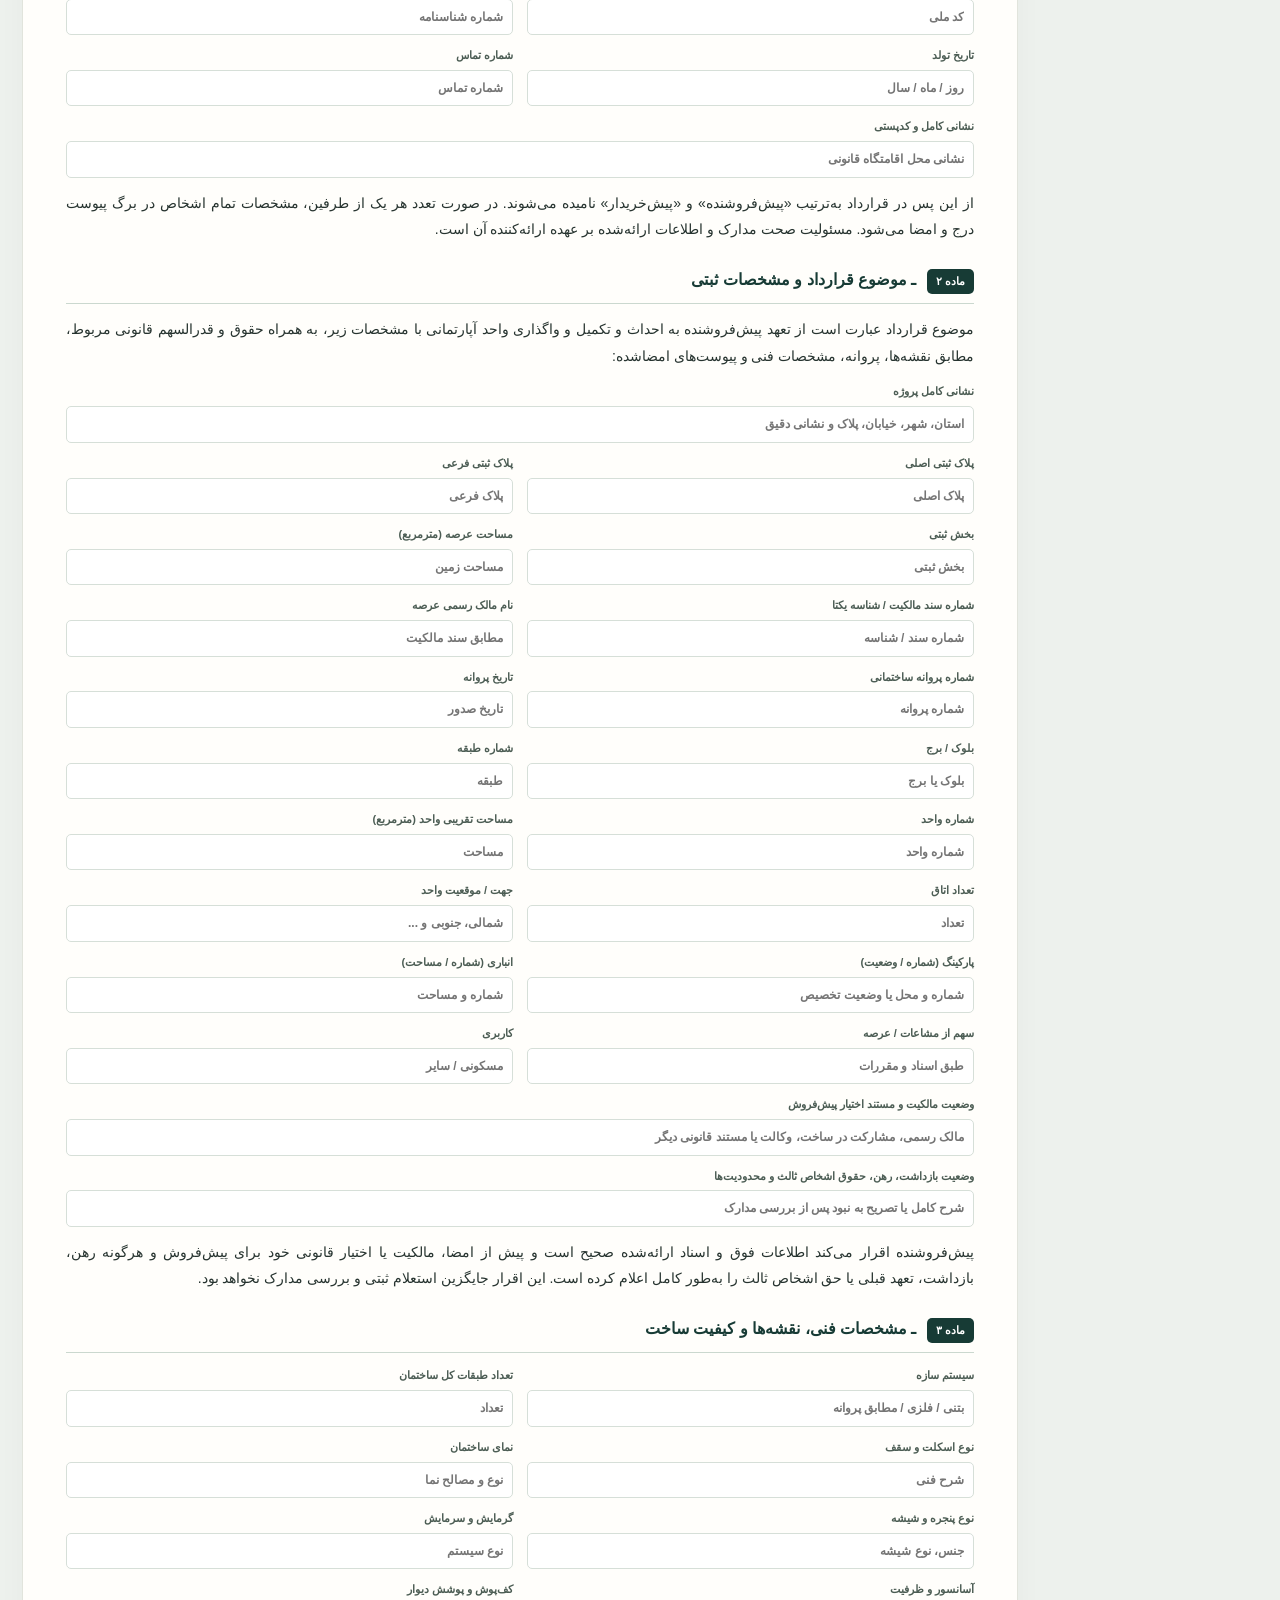
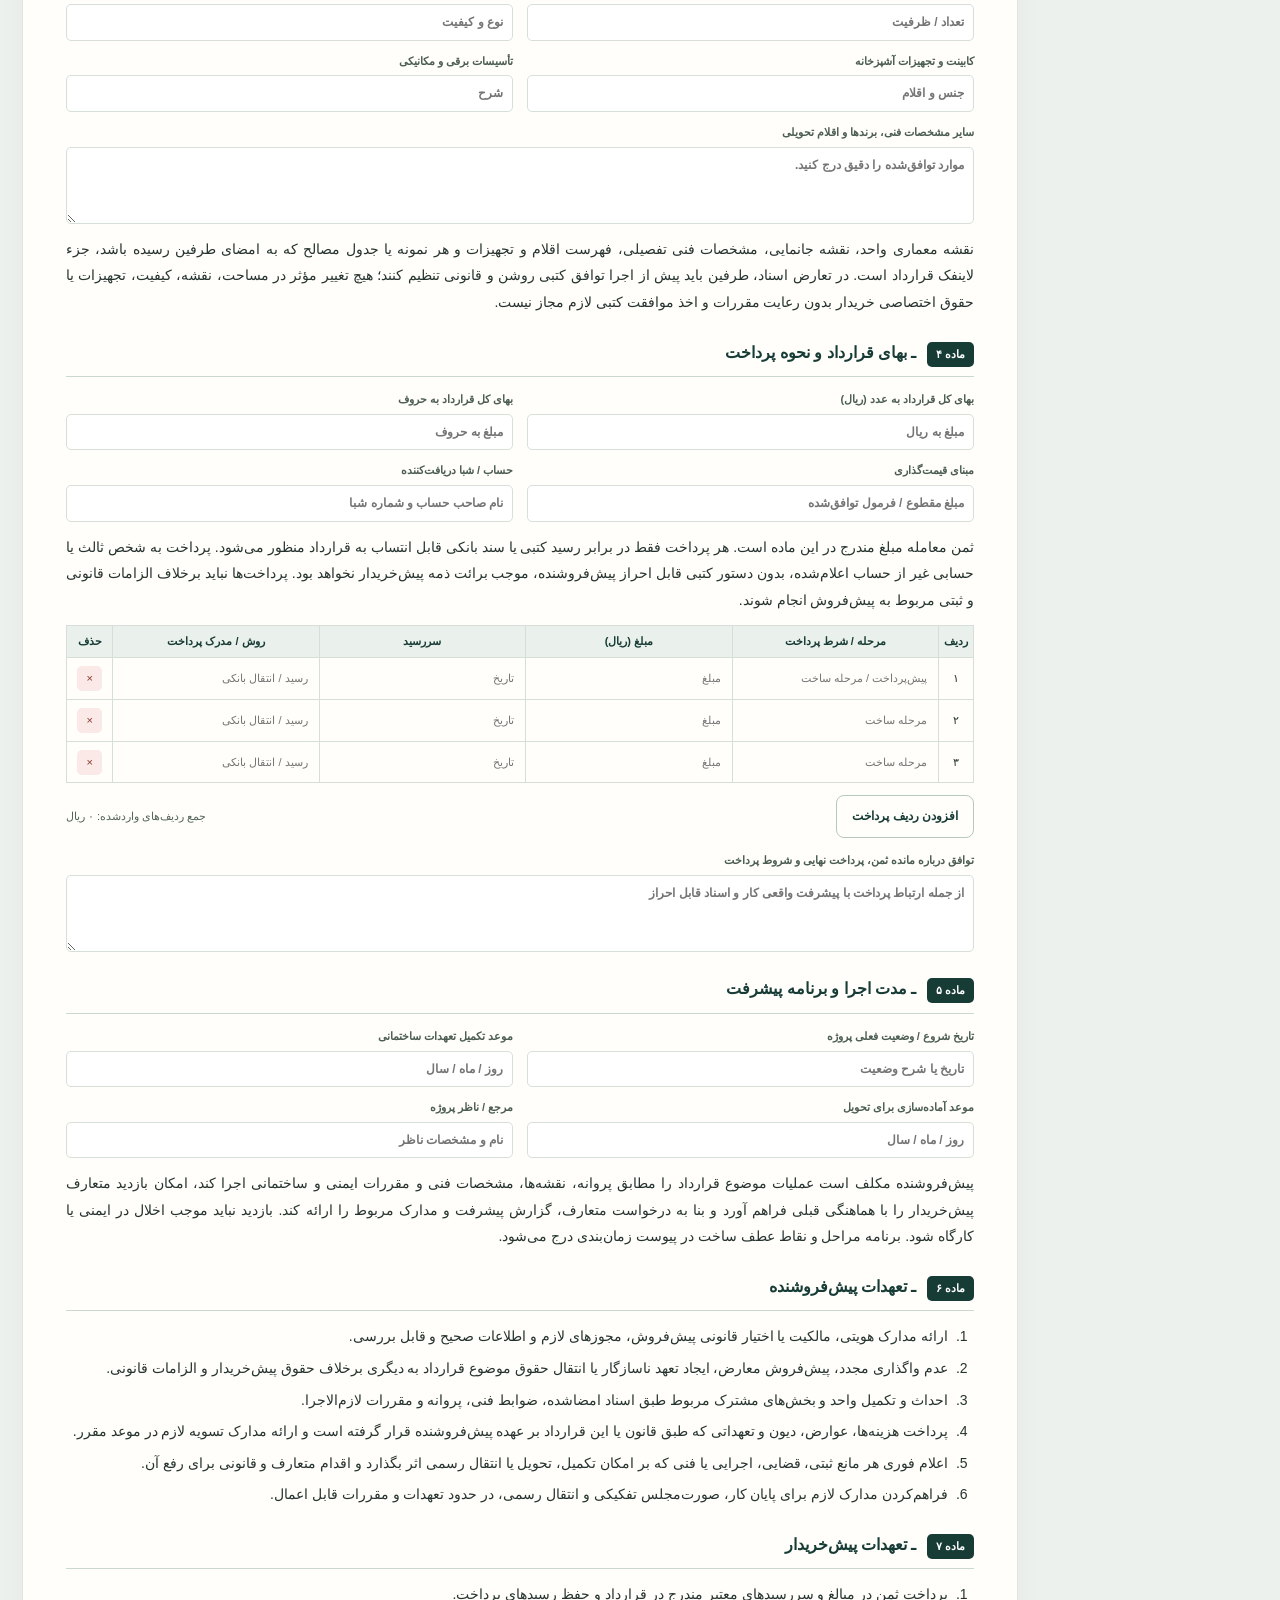
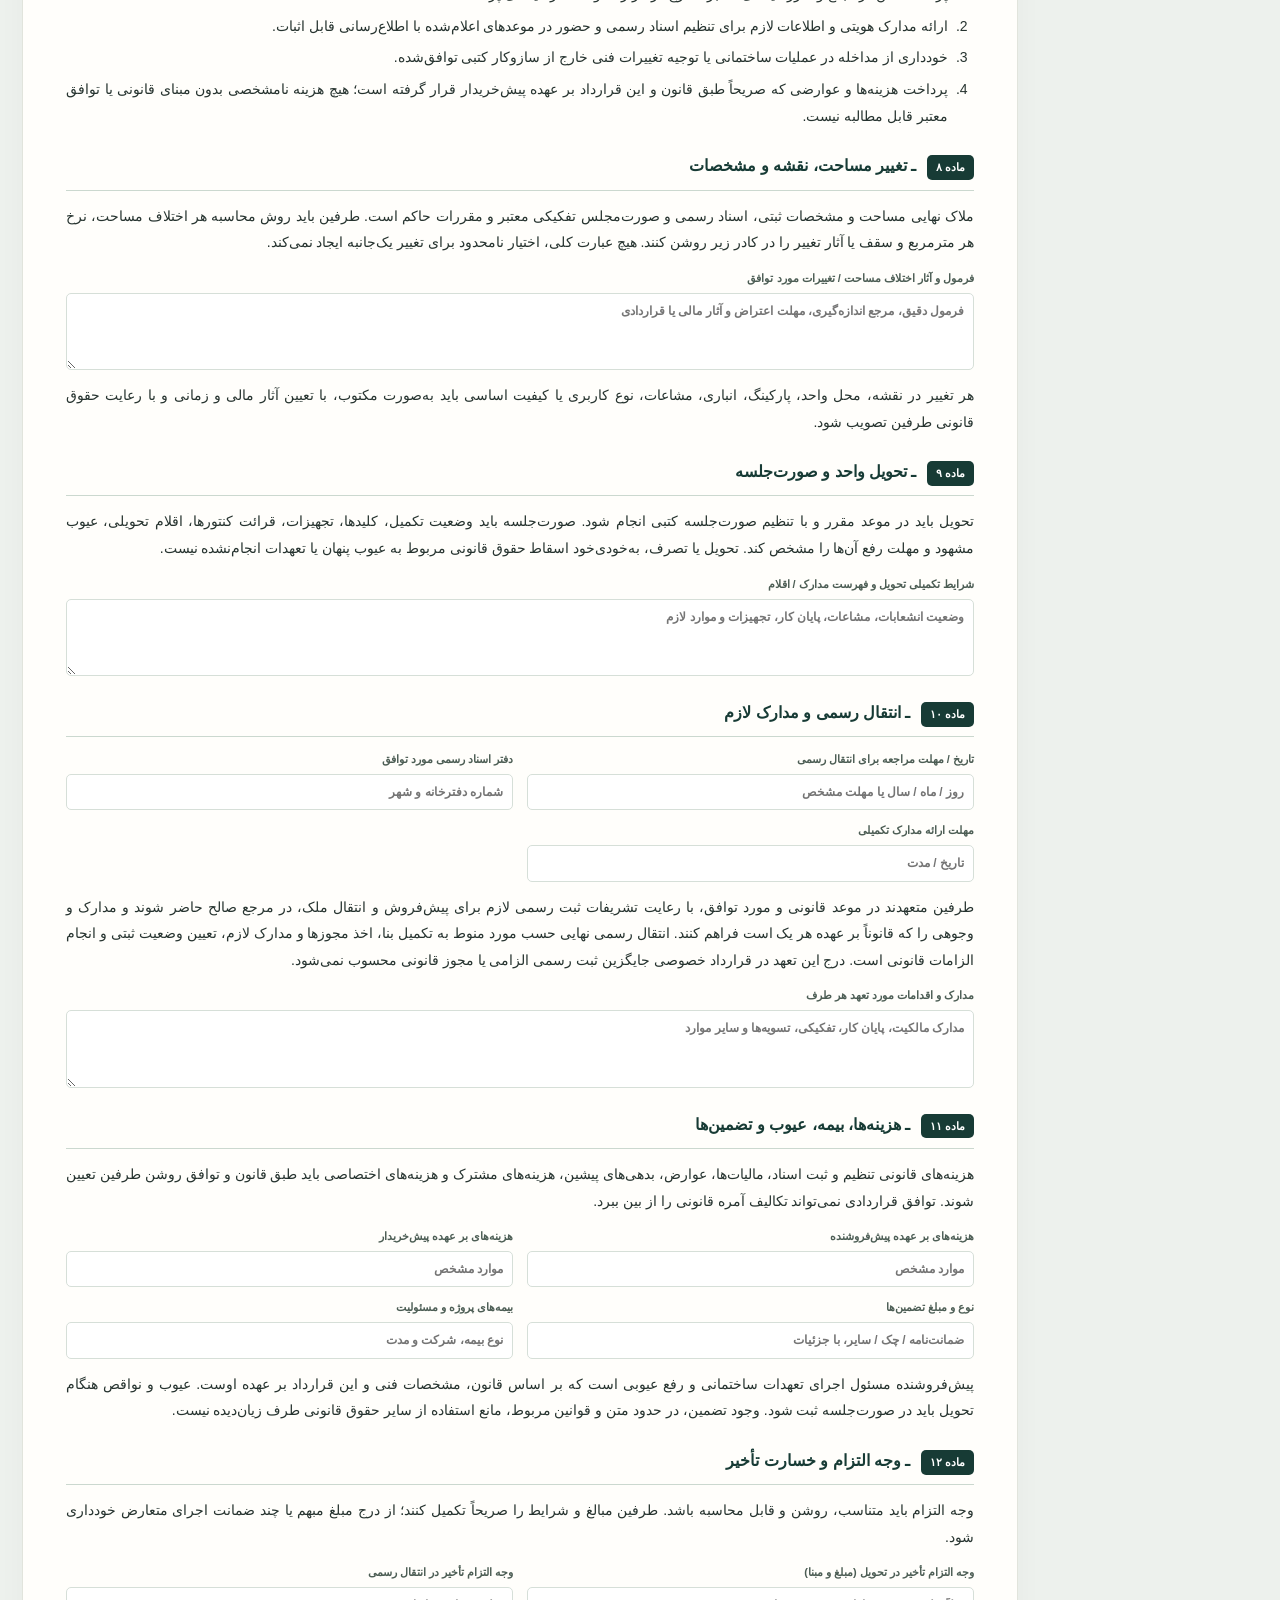
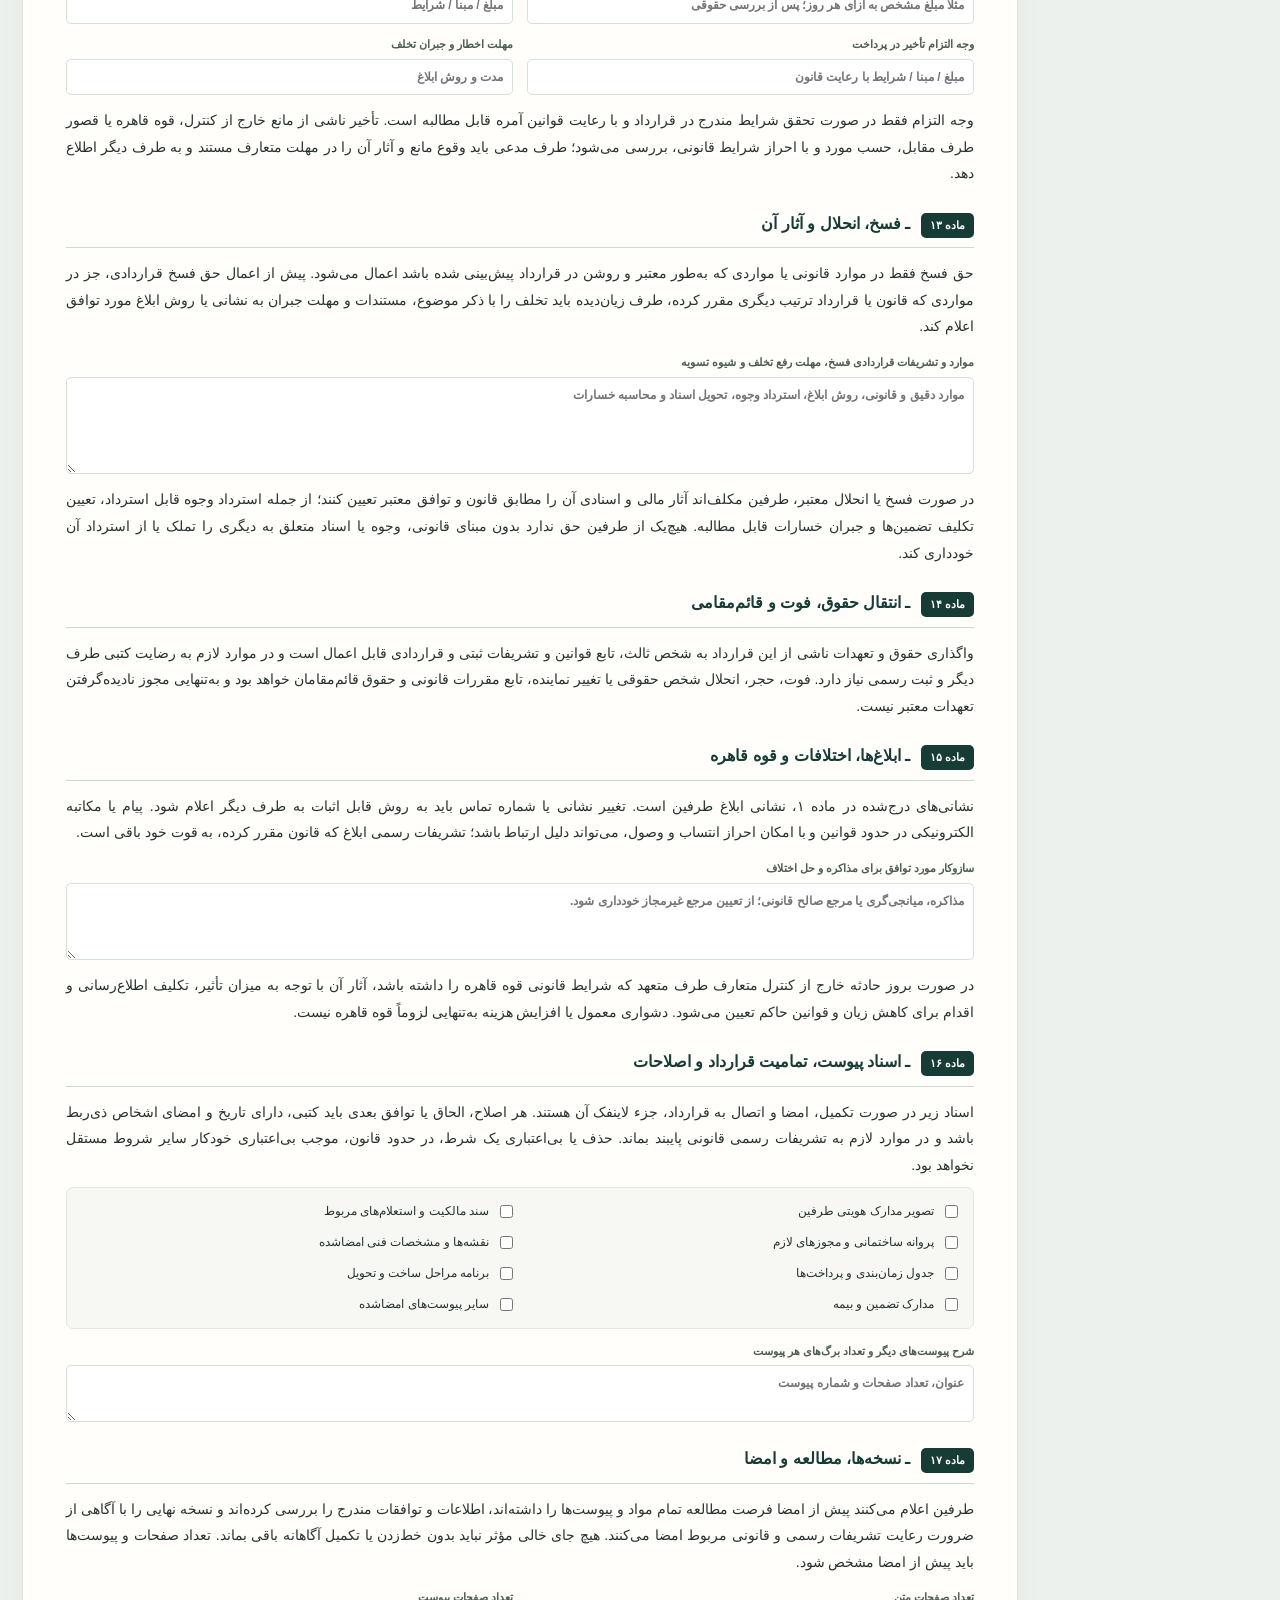
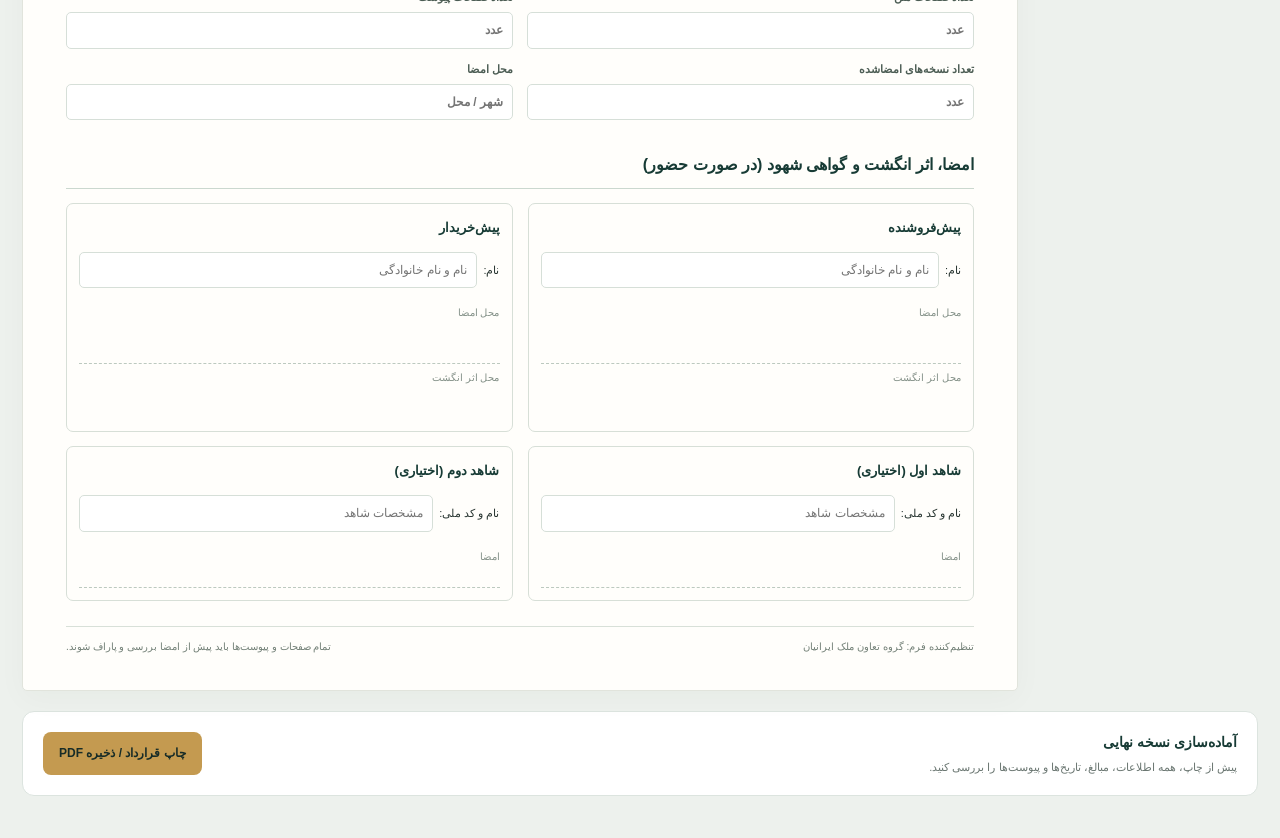
==== commit 19acc909: "Brand contract form with cooperative logo and identity" ====
--- a/index.html
+++ b/index.html
@@ -4,14 +4,16 @@
 <meta charset="utf-8">
 <meta name="viewport" content="width=device-width,initial-scale=1">
 <meta name="theme-color" content="#173b35">
+<meta name="color-scheme" content="light">
 <meta name="description" content="فرم قابل تکمیل مبایعه‌نامه پیش‌فروش آپارتمان، همراه با نسخه آماده چاپ برای طرفین قرارداد.">
-<title>دفترچه قرارداد ملکی | مبایعه‌نامه پیش‌فروش آپارتمان</title>
+<title>گروه تعاون ملک ایرانیان | مبایعه‌نامه پیش‌فروش آپارتمان</title>
+<link rel="icon" href="assets/images/logo.png" type="image/png">
 <link rel="stylesheet" href="assets/css/style.css">
 </head>
 <body>
 <header class="site-header">
-  <div class="brand-mark" aria-hidden="true">د</div>
-  <div class="brand-copy"><strong>دفترچه قرارداد ملکی</strong><span>فرم مبایعه‌نامه پیش‌فروش آپارتمان</span></div>
+  <img class="brand-logo" src="assets/images/logo.png" alt="لوگوی گروه تعاون ملک ایرانیان">
+  <div class="brand-copy"><strong>گروه تعاون ملک ایرانیان</strong><span>تنظیم مبایعه‌نامه و قرارداد ملکی برای خریدار و فروشنده</span></div>
   <nav class="header-actions" aria-label="عملیات سند">
     <button type="button" class="btn btn-light" id="showGuide">راهنمای تکمیل</button>
     <button type="button" class="btn btn-gold" id="printTop">چاپ / ذخیره PDF</button>
@@ -32,7 +34,7 @@
     </aside>
     <article class="contract" id="contractDocument">
       <div class="document-heading">
-        <div class="document-kicker">سند توافق و تعهدات طرفین</div>
+        <div class="document-kicker">گروه تعاون ملک ایرانیان · سند توافق و تعهدات طرفین</div>
         <h2>مبایعه‌نامه و قرارداد پیش‌فروش آپارتمان</h2>
         <p>با رعایت قوانین و مقررات لازم‌الاجرا در جمهوری اسلامی ایران</p>
         <div class="doc-meta"><span>شماره: <input name="docNo" placeholder="................"></span><span>تاریخ: <input name="docDate" data-date placeholder="................"></span><span>محل تنظیم: <input name="docPlace" placeholder="شهر / دفترخانه"></span></div>
@@ -194,7 +196,7 @@
           <div class="signature-box"><h4>شاهد دوم (اختیاری)</h4><p>نام و کد ملی: <input name="witnessTwo" placeholder="مشخصات شاهد"></p><div class="sign-space">امضا</div></div>
         </div>
       </section>
-      <footer class="document-footer"><span>دفترچه قرارداد ملکی</span><span>تمام صفحات و پیوست‌ها باید پیش از امضا بررسی و پاراف شوند.</span></footer>
+      <footer class="document-footer"><span>تنظیم‌کننده فرم: گروه تعاون ملک ایرانیان</span><span>تمام صفحات و پیوست‌ها باید پیش از امضا بررسی و پاراف شوند.</span></footer>
     </article>
   </div>
   <section class="bottom-actions no-print"><div><strong>آماده‌سازی نسخه نهایی</strong><p>پیش از چاپ، همه اطلاعات، مبالغ، تاریخ‌ها و پیوست‌ها را بررسی کنید.</p></div><button type="button" class="btn btn-gold" id="printBottom">چاپ قرارداد / ذخیره PDF</button></section>
--- a/assets/css/style.css
+++ b/assets/css/style.css
@@ -0,0 +1,8 @@
+@font-face{font-family:BYekanLocal;src:url('../fonts/BYekan.woff') format('woff');font-display:swap}
+@font-face{font-family:VazirmatnLocal;src:url('../fonts/Vazirmatn.woff2') format('woff2');font-display:swap}
+:root{--green:#173b35;--green2:#24584d;--gold:#c49a50;--paper:#fffefb;--ink:#26332f;--muted:#6b7772;--line:#dce4df;--wash:#f2f5f2;--danger:#8b3a31}
+*{box-sizing:border-box}html{scroll-behavior:smooth;scroll-padding-top:18px}body{margin:0;background:#edf1ed;color:var(--ink);font-family:VazirmatnLocal,BYekanLocal,Tahoma,sans-serif;font-size:14px;line-height:1.9}input,textarea,button{font:inherit}button{cursor:pointer}.site-header{background:var(--green);color:#fff;display:flex;align-items:center;gap:14px;padding:15px max(22px,calc((100vw - 1320px)/2));border-bottom:3px solid var(--gold)}.brand-mark{display:grid;place-items:center;width:43px;height:43px;border:1px solid #cba65d;border-radius:13px;color:#e8c77e;font-size:25px;font-weight:bold}.brand-copy{display:flex;flex-direction:column;line-height:1.6;flex:1}.brand-copy strong{font-size:16px}.brand-copy span{font-size:11px;color:#d6e0dc}.header-actions{display:flex;gap:8px}.btn{border:1px solid transparent;border-radius:8px;padding:9px 15px;font-weight:700;font-size:12px;transition:.2s}.btn-gold{background:var(--gold);color:#182c27}.btn-gold:hover{background:#d4b16d}.btn-light{background:#ffffff12;color:white;border-color:#ffffff45}.btn-outline{background:transparent;border-color:#b7c8bf;color:var(--green)}.btn-full{width:100%;margin-top:10px}.page-wrap{max-width:1320px;margin:0 auto;padding:24px 22px 42px}.intro{display:grid;grid-template-columns:1fr 255px;gap:24px;align-items:center;padding:22px 26px;background:linear-gradient(110deg,#fffefa,#f4f6ef);border:1px solid #dfe5dc;border-radius:15px;margin-bottom:15px;box-shadow:0 5px 18px #213e2d08}.eyebrow{margin:0;color:#9a7637;font-weight:bold;font-size:11px}.intro h1{margin:2px 0 6px;color:var(--green);font-size:25px;line-height:1.6}.intro p{margin:0;max-width:820px;color:#5b6861}.intro-side{display:grid;gap:5px;border-right:1px solid var(--line);padding-right:18px}.mini-label{font-size:11px;color:var(--muted);margin-top:4px}.intro-side input{width:100%}.notice{background:#fff8e9;border-right:4px solid var(--gold);padding:12px 16px;border-radius:8px;margin:0 0 20px;font-size:12px;color:#665334}.workspace{display:grid;grid-template-columns:220px minmax(0,1fr);gap:20px;align-items:start}.side-panel{position:sticky;top:16px;background:#fff;border:1px solid var(--line);border-radius:12px;padding:16px;display:flex;flex-direction:column;gap:4px}.side-panel h2{font-size:14px;margin:0 0 8px;color:var(--green)}.side-panel>a{display:block;text-decoration:none;color:#45574f;padding:7px 9px;border-radius:6px;font-size:12px}.side-panel>a:hover{background:#eef4ef;color:var(--green)}.side-note{background:#f5f7f3;border-radius:8px;padding:12px;margin-top:14px;font-size:11px;color:#59655e}.side-note strong{color:var(--green)}.side-note p{margin:5px 0 0}.contract{min-width:0;background:var(--paper);border:1px solid #e1e4dc;border-radius:5px;padding:34px 43px;box-shadow:0 8px 30px #1a302308}.document-heading{text-align:center;border-bottom:2px solid var(--green);padding:0 0 17px;margin-bottom:19px}.document-kicker{color:#a47d36;font-size:11px;font-weight:bold;letter-spacing:.2px}.document-heading h2{font-size:24px;color:var(--green);margin:3px 0}.document-heading>p{margin:0;color:var(--muted);font-size:12px}.doc-meta{display:flex;justify-content:center;gap:16px;flex-wrap:wrap;margin-top:13px;font-size:12px}.doc-meta span{display:flex;align-items:center;gap:5px}.preamble{border-right:3px solid var(--gold);padding:7px 12px;background:#faf8f0;margin:0 0 22px;font-size:13px}.contract-section{margin:0 0 22px;break-inside:auto}.contract-section h3,.signature-area h3{font-size:16px;color:var(--green);padding:0 0 8px;border-bottom:1px solid #cbd8cf;margin:0 0 12px}.contract-section h3 span{display:inline-block;background:var(--green);color:#fff;border-radius:5px;padding:2px 9px;font-size:11px;margin-left:6px;white-space:nowrap}.contract-section h4{font-size:13px;color:#435c50;margin:13px 0 8px}.contract-section p{margin:9px 0;text-align:justify}.contract-section ol{padding-right:22px;margin:8px 0}.contract-section li{padding-right:4px;margin:5px 0;text-align:justify}.form-grid{display:grid;grid-template-columns:repeat(2,minmax(0,1fr));gap:10px 14px;margin:12px 0}.form-grid label,.block-label{display:flex;flex-direction:column;gap:4px;font-size:11px;font-weight:bold;color:#4c5d54}.form-grid .wide{grid-column:1/-1}input,textarea{min-width:0;width:100%;border:1px solid #d6dfd8;background:#fff;border-radius:5px;padding:7px 9px;color:#253a30;outline:none;font-size:12px;line-height:1.7}input:focus,textarea:focus{border-color:#6c9c84;box-shadow:0 0 0 2px #6c9c841a}textarea{resize:vertical}.block-label{margin:12px 0}.doc-meta input{width:115px;border:0;border-bottom:1px dotted #aebbb1;border-radius:0;background:transparent;padding:2px 4px}.table-wrap{overflow-x:auto;margin:12px 0}.payment-table{border-collapse:collapse;width:100%;font-size:11px;min-width:650px}.payment-table th{background:#eaf0eb;color:var(--green);font-weight:bold}.payment-table th,.payment-table td{border:1px solid #d5ded7;padding:5px;text-align:center}.payment-table td input{font-size:11px;padding:5px;border-color:transparent;background:transparent}.payment-table td input:focus{border-color:#9bb5a3;background:white}.payment-table td:first-child{width:35px}.remove-row{border:0;background:#fae9e6;color:var(--danger);border-radius:5px;width:25px;height:25px}.payment-actions{display:flex;align-items:center;justify-content:space-between;gap:12px;font-size:11px;color:#53645a}.checklist{display:grid;grid-template-columns:repeat(2,minmax(0,1fr));gap:8px;background:#f7f8f4;padding:12px;border:1px solid #e2e8e1;border-radius:7px}.checklist label{display:flex;gap:7px;align-items:center;font-size:12px}.checklist input{width:auto}.signature-area{margin-top:30px;break-inside:avoid}.signature-grid{display:grid;grid-template-columns:repeat(2,minmax(0,1fr));gap:15px;margin:14px 0}.signature-box{border:1px solid #d7dfd7;border-radius:7px;padding:12px}.signature-box h4{margin:0 0 8px;color:var(--green);font-size:13px}.signature-box p{display:flex;align-items:center;gap:6px;font-size:11px}.signature-box p input{flex:1}.sign-space{height:65px;border-bottom:1px dashed #bcc9bf;color:#849188;font-size:10px;padding-top:4px}.finger-space{height:55px;color:#849188;font-size:10px;padding-top:4px}.witnesses .sign-space{height:45px}.document-footer{display:flex;justify-content:space-between;gap:12px;border-top:1px solid #d8e0d8;margin-top:25px;padding-top:10px;color:#738077;font-size:10px}.bottom-actions{margin-top:20px;display:flex;justify-content:space-between;align-items:center;gap:15px;background:#fff;border:1px solid var(--line);border-radius:12px;padding:17px 20px}.bottom-actions strong{color:var(--green)}.bottom-actions p{margin:2px 0 0;color:var(--muted);font-size:11px}dialog{border:0;border-radius:12px;max-width:620px;width:calc(100% - 30px);padding:24px;box-shadow:0 18px 70px #0003;color:var(--ink);line-height:2}dialog::backdrop{background:#12251fcc}.dialog-head{display:flex;align-items:center;justify-content:space-between}.dialog-head h2{color:var(--green);font-size:19px}.close-btn{border:0;background:#eef2ed;border-radius:6px;font-size:22px;width:34px;height:34px}.guide-warning{padding:10px;background:#fff5e3;border-right:3px solid var(--gold);font-size:12px}
+@media(max-width:900px){.workspace{grid-template-columns:1fr}.side-panel{position:static;display:grid;grid-template-columns:repeat(2,minmax(0,1fr));gap:3px}.side-panel h2,.side-note,.side-panel .btn{grid-column:1/-1}.side-panel h2{margin-bottom:5px}.contract{padding:28px}.intro{grid-template-columns:1fr 220px}}
+@media(max-width:600px){body{font-size:13px}.site-header{padding:12px 14px;flex-wrap:wrap}.brand-mark{width:36px;height:36px}.brand-copy strong{font-size:14px}.brand-copy span{font-size:10px}.header-actions{width:100%;margin-right:48px}.header-actions .btn{flex:1;padding:7px 8px}.page-wrap{padding:14px 10px 28px}.intro{grid-template-columns:1fr;padding:17px;gap:13px}.intro h1{font-size:21px}.intro-side{border-right:0;border-top:1px solid var(--line);padding:10px 0 0;grid-template-columns:1fr 1fr}.intro-side input{grid-column:span 1}.notice{font-size:11px}.contract{padding:20px 15px}.document-heading h2{font-size:19px}.doc-meta{gap:6px 12px}.form-grid{grid-template-columns:1fr;gap:8px}.form-grid .wide{grid-column:auto}.side-panel{padding:12px}.side-panel>a{font-size:11px}.checklist{grid-template-columns:1fr}.signature-grid{grid-template-columns:1fr}.payment-actions,.bottom-actions{align-items:stretch;flex-direction:column}.bottom-actions .btn{width:100%}.document-footer{flex-direction:column;gap:2px}.contract-section h3,.signature-area h3{font-size:14px}}
+@page{size:A4;margin:14mm 13mm}
+@media print{body{background:white;color:#111;font-size:10pt;line-height:1.75}.no-print,.site-header,.intro,.notice,.side-panel,.bottom-actions,dialog,.payment-actions .btn,.remove-row{display:none!important}.page-wrap{max-width:none;padding:0;margin:0}.workspace{display:block}.contract{border:0;border-radius:0;box-shadow:none;padding:0;margin:0}.document-heading h2{font-size:18pt}.document-heading{break-after:avoid}.contract-section h3,.signature-area h3{font-size:12pt;break-after:avoid}.contract-section h3 span{background:#e9eee9!important;color:#183b32!important;border:1px solid #aab8ad;print-color-adjust:exact}.contract-section p,.contract-section li{text-align:justify;orphans:3;widows:3}.contract-section h4{break-after:avoid}.form-grid{gap:5px 10px}.form-grid label,.block-label{font-size:8.5pt;break-inside:avoid}input,textarea{border:0!important;border-bottom:1px dotted #999!important;border-radius:0!important;box-shadow:none!important;background:transparent!important;color:#111!important;padding:1px 2px!important;font-size:9pt!important;resize:none;overflow:visible}.form-grid input{min-height:18px}.form-grid textarea,.block-label textarea{border:1px solid #bbb!important;min-height:30px}.payment-table{min-width:0;font-size:8pt;break-inside:avoid}.payment-table th,.payment-table td{padding:3px}.payment-table th:last-child,.payment-table td:last-child{display:none}.payment-table td input{font-size:8pt!important}.checklist{grid-template-columns:repeat(2,minmax(0,1fr));break-inside:avoid}.signature-area,.signature-grid,.signature-box{break-inside:avoid}.signature-box{padding:8px}.sign-space{height:48px}.finger-space{height:40px}.document-footer{font-size:8pt}.contract-section{break-inside:auto}a{color:#111;text-decoration:none}.preamble{background:#f8f6ee!important;print-color-adjust:exact}.doc-meta input{display:inline-block;width:90px}}
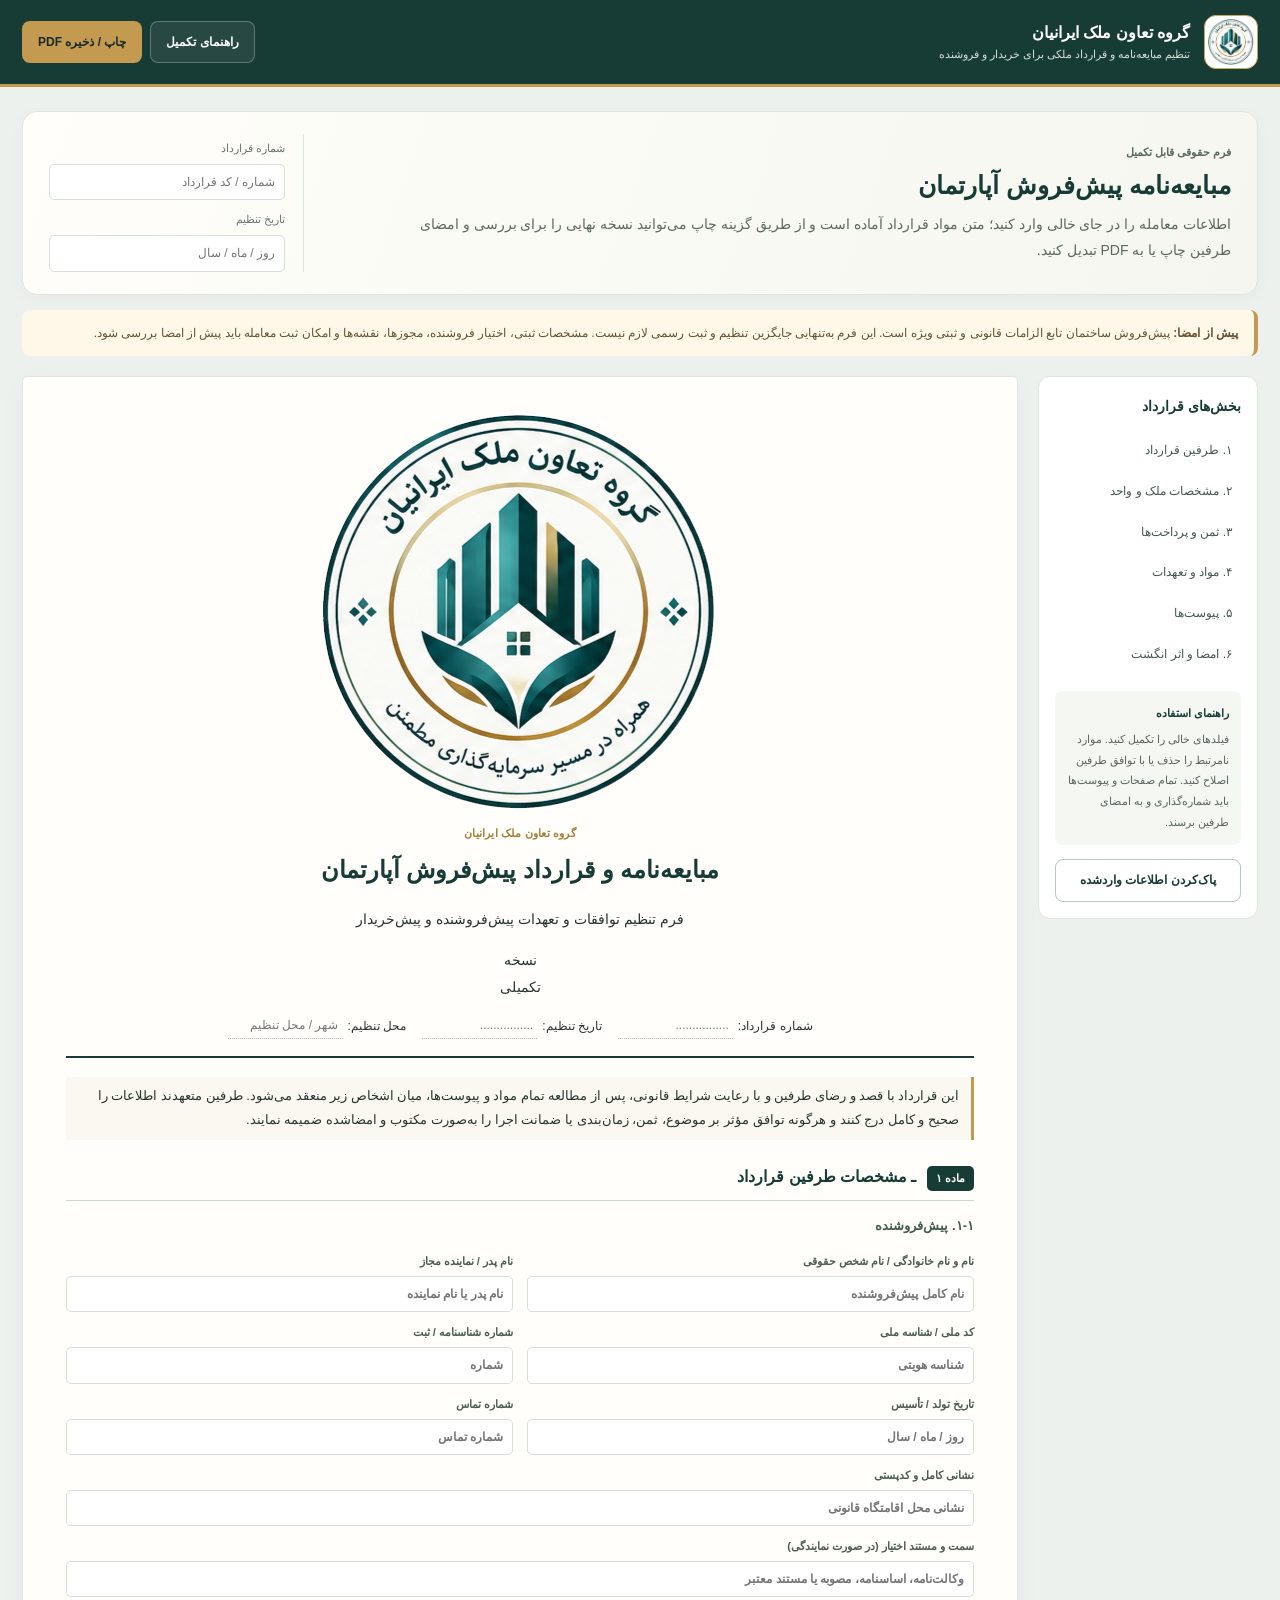
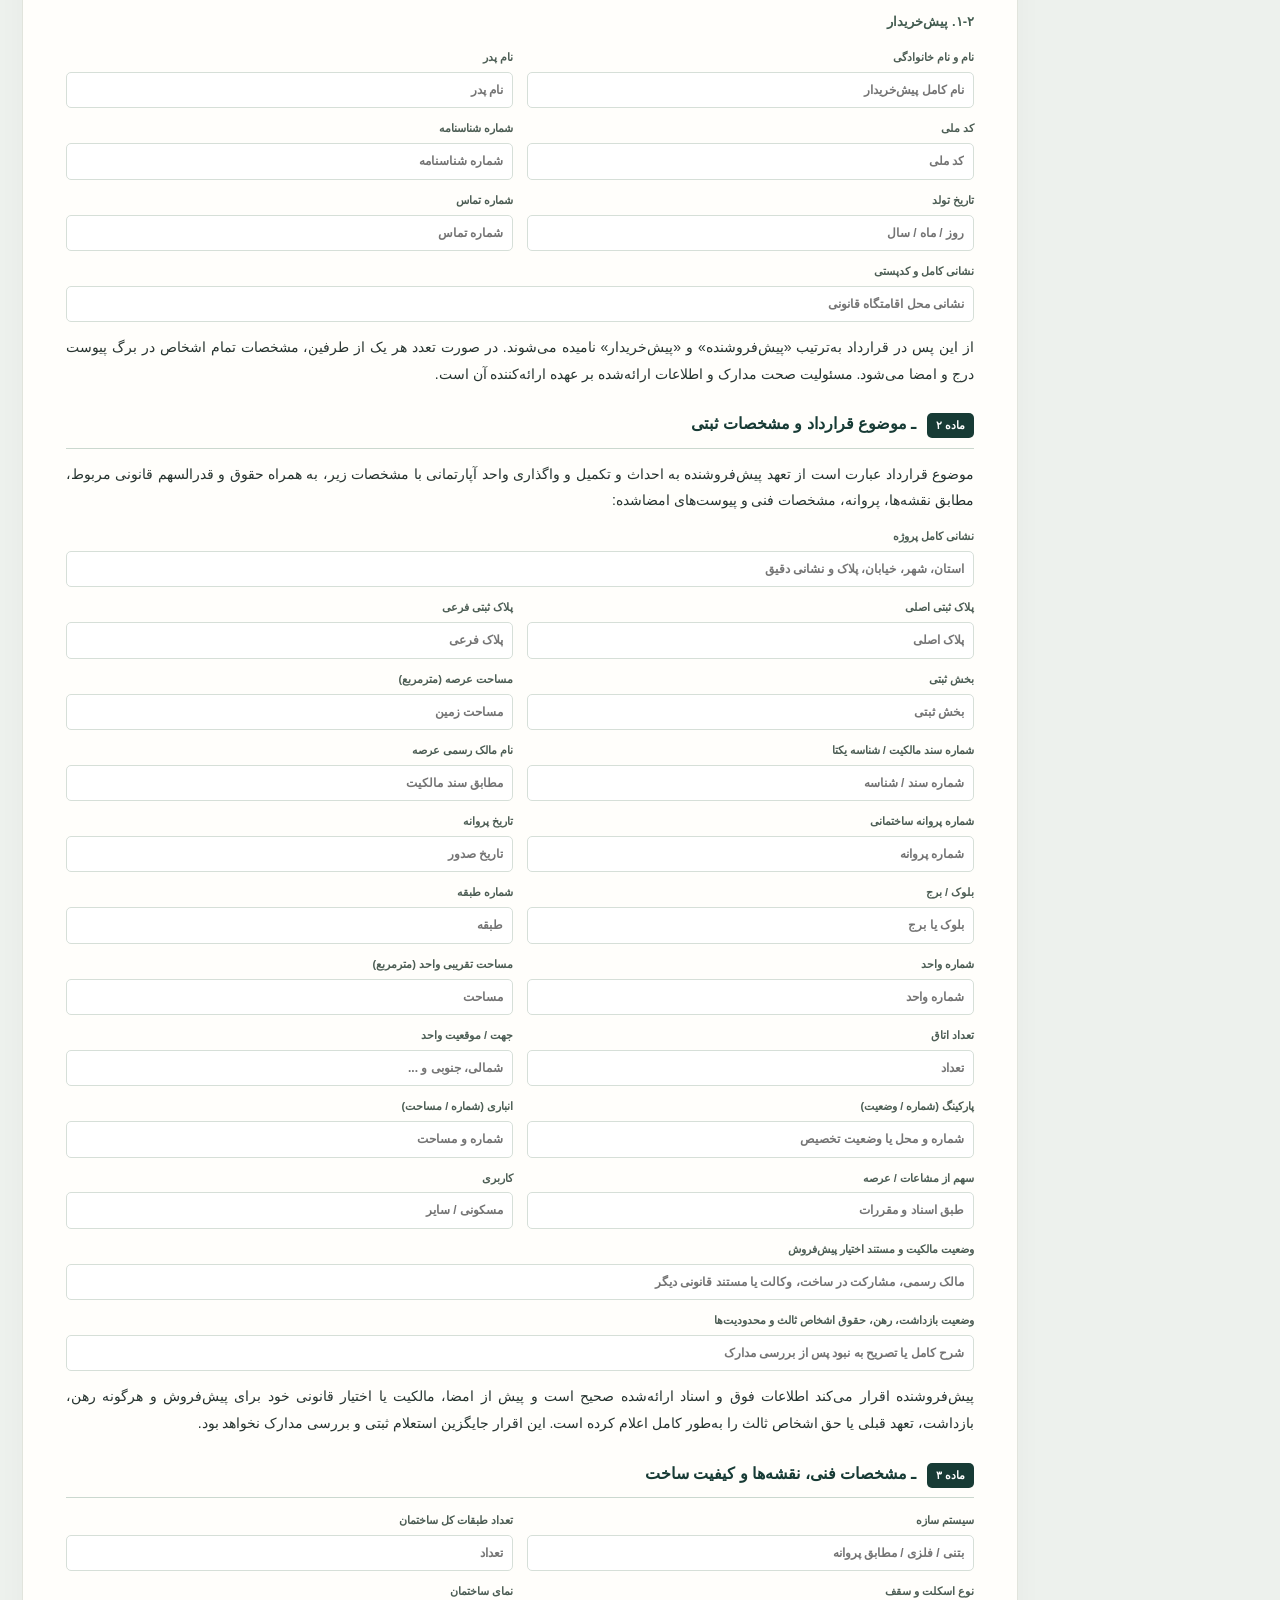
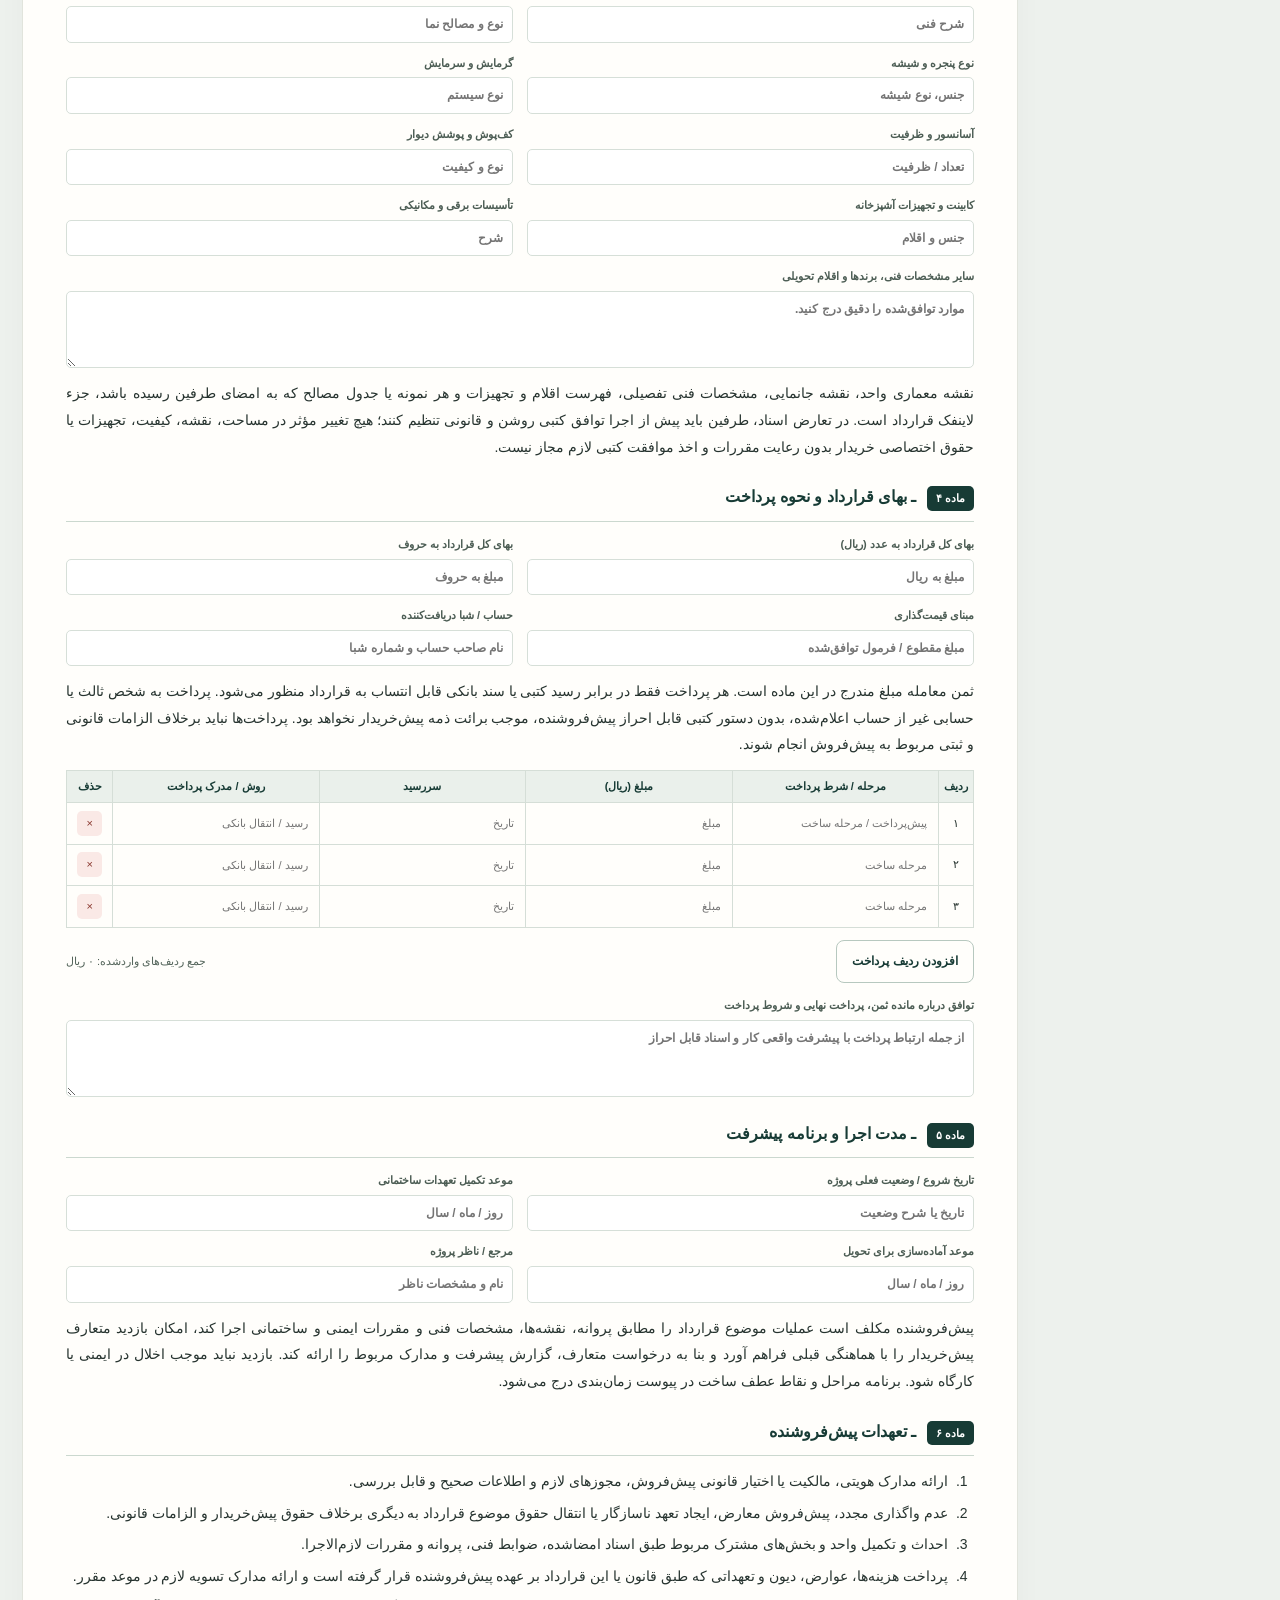
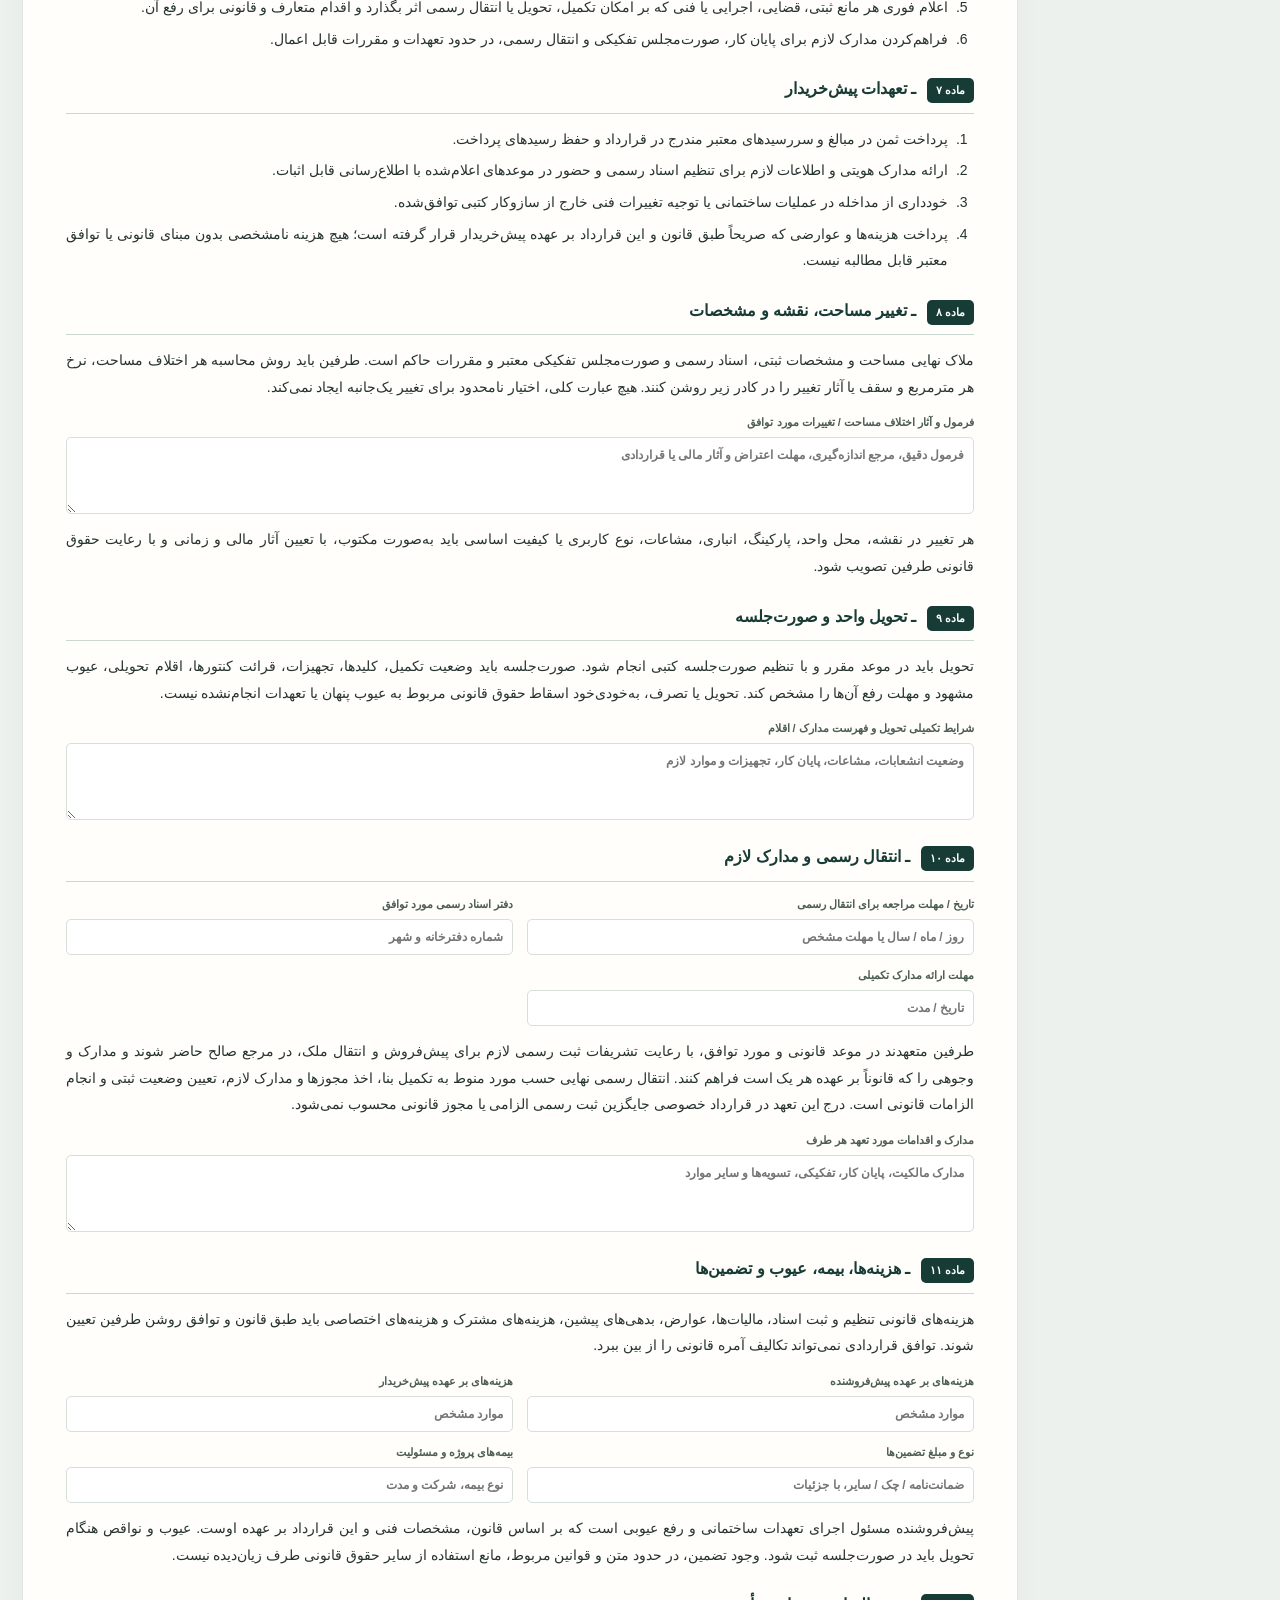
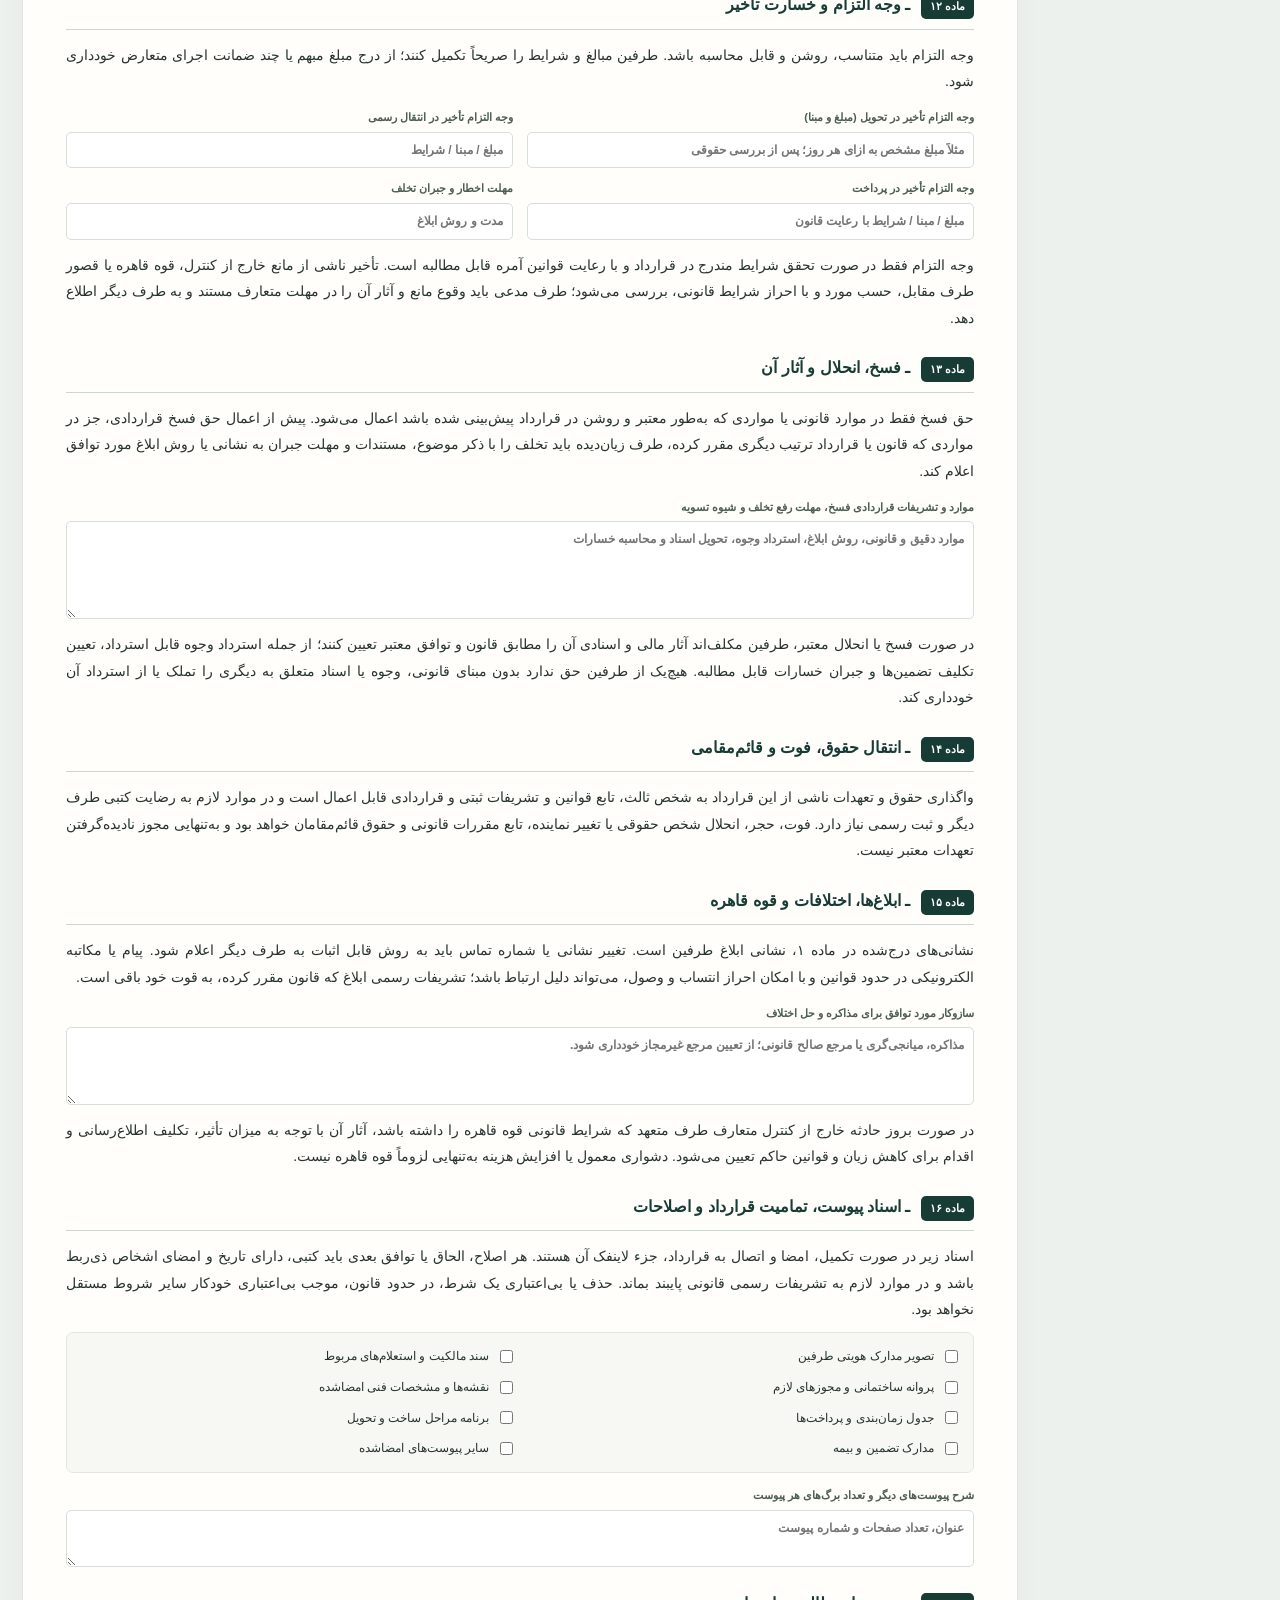
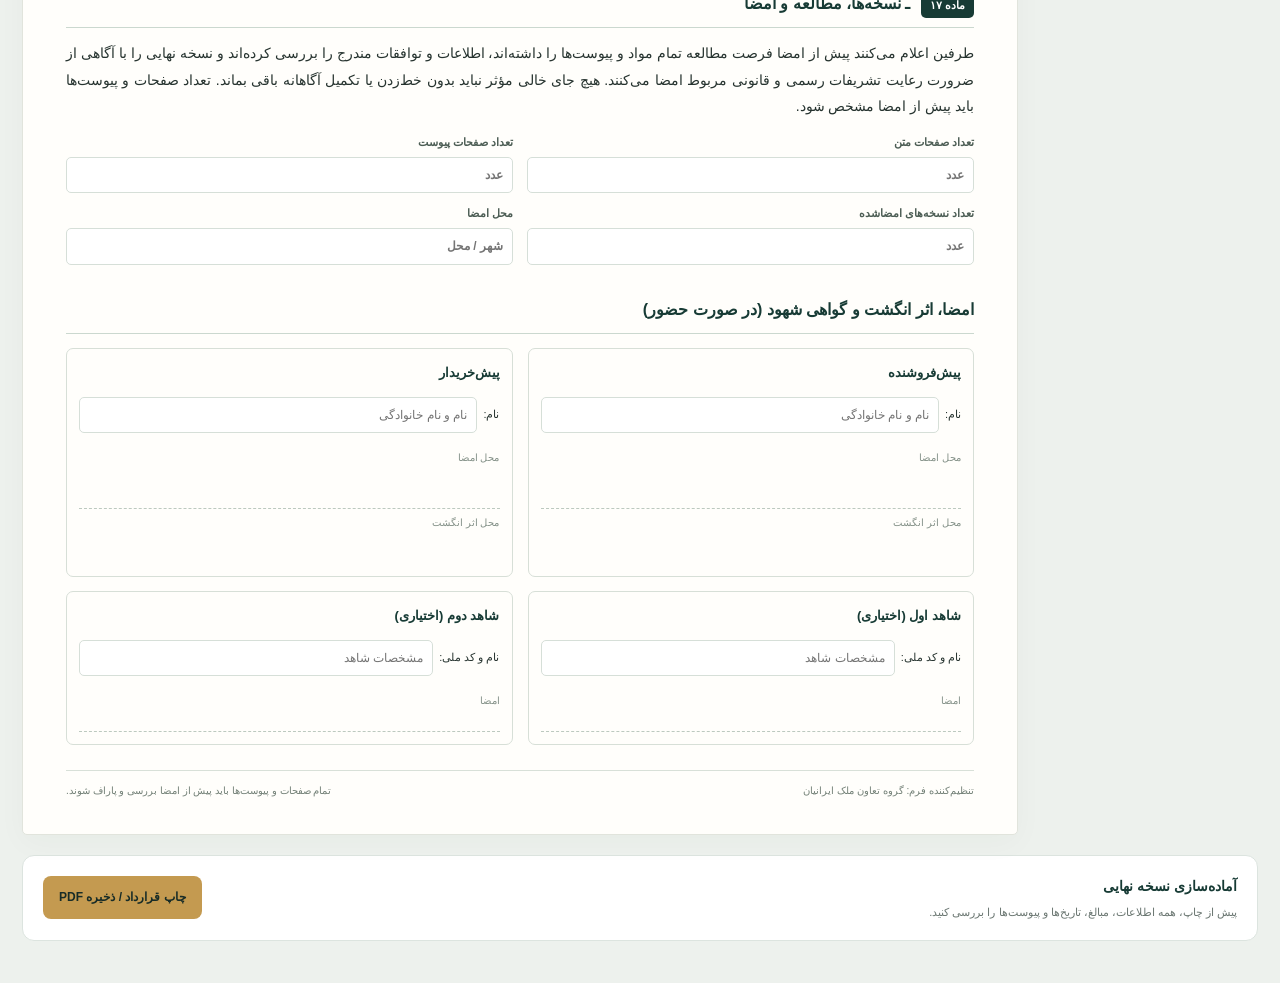
==== commit bff4e53a: "Polish contract branding and print-ready heading" ====
--- a/index.html
+++ b/index.html
@@ -34,10 +34,16 @@
     </aside>
     <article class="contract" id="contractDocument">
       <div class="document-heading">
-        <div class="document-kicker">گروه تعاون ملک ایرانیان · سند توافق و تعهدات طرفین</div>
-        <h2>مبایعه‌نامه و قرارداد پیش‌فروش آپارتمان</h2>
-        <p>با رعایت قوانین و مقررات لازم‌الاجرا در جمهوری اسلامی ایران</p>
-        <div class="doc-meta"><span>شماره: <input name="docNo" placeholder="................"></span><span>تاریخ: <input name="docDate" data-date placeholder="................"></span><span>محل تنظیم: <input name="docPlace" placeholder="شهر / دفترخانه"></span></div>
+        <div class="document-brandline">
+          <img class="document-logo" src="assets/images/logo.png" alt="لوگوی گروه تعاون ملک ایرانیان">
+          <div class="document-titlegroup">
+            <div class="document-kicker">گروه تعاون ملک ایرانیان</div>
+            <h2>مبایعه‌نامه و قرارداد پیش‌فروش آپارتمان</h2>
+            <p>فرم تنظیم توافقات و تعهدات پیش‌فروشنده و پیش‌خریدار</p>
+          </div>
+          <div class="document-mark">نسخه<br>تکمیلی</div>
+        </div>
+        <div class="doc-meta"><span>شماره قرارداد: <input name="docNo" placeholder="................"></span><span>تاریخ تنظیم: <input name="docDate" data-date placeholder="................"></span><span>محل تنظیم: <input name="docPlace" placeholder="شهر / محل تنظیم"></span></div>
       </div>
       <p class="preamble">این قرارداد با قصد و رضای طرفین و با رعایت شرایط قانونی، پس از مطالعه تمام مواد و پیوست‌ها، میان اشخاص زیر منعقد می‌شود. طرفین متعهدند اطلاعات را صحیح و کامل درج کنند و هرگونه توافق مؤثر بر موضوع، ثمن، زمان‌بندی یا ضمانت اجرا را به‌صورت مکتوب و امضاشده ضمیمه نمایند.</p>
       <section class="contract-section" id="parties"><h3><span>ماده ۱</span> ـ مشخصات طرفین قرارداد</h3>
--- a/assets/css/style.css
+++ b/assets/css/style.css
@@ -1,8 +1,11 @@
-@font-face{font-family:BYekanLocal;src:url('../fonts/BYekan.woff') format('woff');font-display:swap}
-@font-face{font-family:VazirmatnLocal;src:url('../fonts/Vazirmatn.woff2') format('woff2');font-display:swap}
+/* فونت‌های فارسی محلی مخزن؛ هیچ فونت یا CDN خارجی بارگیری نمی‌شود. */
+@font-face{font-family:BYekanLocal;src:url('../fonts/BYekan.woff2') format('woff2'),url('../fonts/BYekan.woff') format('woff'),url('../fonts/BYekan.ttf') format('truetype');font-style:normal;font-weight:100 900;font-display:swap}
+@font-face{font-family:BKoodakLocal;src:url('../fonts/BKoodakBold.woff') format('woff'),url('../fonts/BKoodakBold.ttf') format('truetype');font-style:normal;font-weight:700;font-display:swap}
+@font-face{font-family:VazirmatnLocal;src:url('../fonts/Vazirmatn.woff2') format('woff2'),url('../fonts/Vazirmatn.woff') format('woff');font-style:normal;font-weight:100 900;font-display:swap}
 :root{--green:#173b35;--green2:#24584d;--gold:#c49a50;--paper:#fffefb;--ink:#26332f;--muted:#6b7772;--line:#dce4df;--wash:#f2f5f2;--danger:#8b3a31}
-*{box-sizing:border-box}html{scroll-behavior:smooth;scroll-padding-top:18px}body{margin:0;background:#edf1ed;color:var(--ink);font-family:VazirmatnLocal,BYekanLocal,Tahoma,sans-serif;font-size:14px;line-height:1.9}input,textarea,button{font:inherit}button{cursor:pointer}.site-header{background:var(--green);color:#fff;display:flex;align-items:center;gap:14px;padding:15px max(22px,calc((100vw - 1320px)/2));border-bottom:3px solid var(--gold)}.brand-mark{display:grid;place-items:center;width:43px;height:43px;border:1px solid #cba65d;border-radius:13px;color:#e8c77e;font-size:25px;font-weight:bold}.brand-copy{display:flex;flex-direction:column;line-height:1.6;flex:1}.brand-copy strong{font-size:16px}.brand-copy span{font-size:11px;color:#d6e0dc}.header-actions{display:flex;gap:8px}.btn{border:1px solid transparent;border-radius:8px;padding:9px 15px;font-weight:700;font-size:12px;transition:.2s}.btn-gold{background:var(--gold);color:#182c27}.btn-gold:hover{background:#d4b16d}.btn-light{background:#ffffff12;color:white;border-color:#ffffff45}.btn-outline{background:transparent;border-color:#b7c8bf;color:var(--green)}.btn-full{width:100%;margin-top:10px}.page-wrap{max-width:1320px;margin:0 auto;padding:24px 22px 42px}.intro{display:grid;grid-template-columns:1fr 255px;gap:24px;align-items:center;padding:22px 26px;background:linear-gradient(110deg,#fffefa,#f4f6ef);border:1px solid #dfe5dc;border-radius:15px;margin-bottom:15px;box-shadow:0 5px 18px #213e2d08}.eyebrow{margin:0;color:#9a7637;font-weight:bold;font-size:11px}.intro h1{margin:2px 0 6px;color:var(--green);font-size:25px;line-height:1.6}.intro p{margin:0;max-width:820px;color:#5b6861}.intro-side{display:grid;gap:5px;border-right:1px solid var(--line);padding-right:18px}.mini-label{font-size:11px;color:var(--muted);margin-top:4px}.intro-side input{width:100%}.notice{background:#fff8e9;border-right:4px solid var(--gold);padding:12px 16px;border-radius:8px;margin:0 0 20px;font-size:12px;color:#665334}.workspace{display:grid;grid-template-columns:220px minmax(0,1fr);gap:20px;align-items:start}.side-panel{position:sticky;top:16px;background:#fff;border:1px solid var(--line);border-radius:12px;padding:16px;display:flex;flex-direction:column;gap:4px}.side-panel h2{font-size:14px;margin:0 0 8px;color:var(--green)}.side-panel>a{display:block;text-decoration:none;color:#45574f;padding:7px 9px;border-radius:6px;font-size:12px}.side-panel>a:hover{background:#eef4ef;color:var(--green)}.side-note{background:#f5f7f3;border-radius:8px;padding:12px;margin-top:14px;font-size:11px;color:#59655e}.side-note strong{color:var(--green)}.side-note p{margin:5px 0 0}.contract{min-width:0;background:var(--paper);border:1px solid #e1e4dc;border-radius:5px;padding:34px 43px;box-shadow:0 8px 30px #1a302308}.document-heading{text-align:center;border-bottom:2px solid var(--green);padding:0 0 17px;margin-bottom:19px}.document-kicker{color:#a47d36;font-size:11px;font-weight:bold;letter-spacing:.2px}.document-heading h2{font-size:24px;color:var(--green);margin:3px 0}.document-heading>p{margin:0;color:var(--muted);font-size:12px}.doc-meta{display:flex;justify-content:center;gap:16px;flex-wrap:wrap;margin-top:13px;font-size:12px}.doc-meta span{display:flex;align-items:center;gap:5px}.preamble{border-right:3px solid var(--gold);padding:7px 12px;background:#faf8f0;margin:0 0 22px;font-size:13px}.contract-section{margin:0 0 22px;break-inside:auto}.contract-section h3,.signature-area h3{font-size:16px;color:var(--green);padding:0 0 8px;border-bottom:1px solid #cbd8cf;margin:0 0 12px}.contract-section h3 span{display:inline-block;background:var(--green);color:#fff;border-radius:5px;padding:2px 9px;font-size:11px;margin-left:6px;white-space:nowrap}.contract-section h4{font-size:13px;color:#435c50;margin:13px 0 8px}.contract-section p{margin:9px 0;text-align:justify}.contract-section ol{padding-right:22px;margin:8px 0}.contract-section li{padding-right:4px;margin:5px 0;text-align:justify}.form-grid{display:grid;grid-template-columns:repeat(2,minmax(0,1fr));gap:10px 14px;margin:12px 0}.form-grid label,.block-label{display:flex;flex-direction:column;gap:4px;font-size:11px;font-weight:bold;color:#4c5d54}.form-grid .wide{grid-column:1/-1}input,textarea{min-width:0;width:100%;border:1px solid #d6dfd8;background:#fff;border-radius:5px;padding:7px 9px;color:#253a30;outline:none;font-size:12px;line-height:1.7}input:focus,textarea:focus{border-color:#6c9c84;box-shadow:0 0 0 2px #6c9c841a}textarea{resize:vertical}.block-label{margin:12px 0}.doc-meta input{width:115px;border:0;border-bottom:1px dotted #aebbb1;border-radius:0;background:transparent;padding:2px 4px}.table-wrap{overflow-x:auto;margin:12px 0}.payment-table{border-collapse:collapse;width:100%;font-size:11px;min-width:650px}.payment-table th{background:#eaf0eb;color:var(--green);font-weight:bold}.payment-table th,.payment-table td{border:1px solid #d5ded7;padding:5px;text-align:center}.payment-table td input{font-size:11px;padding:5px;border-color:transparent;background:transparent}.payment-table td input:focus{border-color:#9bb5a3;background:white}.payment-table td:first-child{width:35px}.remove-row{border:0;background:#fae9e6;color:var(--danger);border-radius:5px;width:25px;height:25px}.payment-actions{display:flex;align-items:center;justify-content:space-between;gap:12px;font-size:11px;color:#53645a}.checklist{display:grid;grid-template-columns:repeat(2,minmax(0,1fr));gap:8px;background:#f7f8f4;padding:12px;border:1px solid #e2e8e1;border-radius:7px}.checklist label{display:flex;gap:7px;align-items:center;font-size:12px}.checklist input{width:auto}.signature-area{margin-top:30px;break-inside:avoid}.signature-grid{display:grid;grid-template-columns:repeat(2,minmax(0,1fr));gap:15px;margin:14px 0}.signature-box{border:1px solid #d7dfd7;border-radius:7px;padding:12px}.signature-box h4{margin:0 0 8px;color:var(--green);font-size:13px}.signature-box p{display:flex;align-items:center;gap:6px;font-size:11px}.signature-box p input{flex:1}.sign-space{height:65px;border-bottom:1px dashed #bcc9bf;color:#849188;font-size:10px;padding-top:4px}.finger-space{height:55px;color:#849188;font-size:10px;padding-top:4px}.witnesses .sign-space{height:45px}.document-footer{display:flex;justify-content:space-between;gap:12px;border-top:1px solid #d8e0d8;margin-top:25px;padding-top:10px;color:#738077;font-size:10px}.bottom-actions{margin-top:20px;display:flex;justify-content:space-between;align-items:center;gap:15px;background:#fff;border:1px solid var(--line);border-radius:12px;padding:17px 20px}.bottom-actions strong{color:var(--green)}.bottom-actions p{margin:2px 0 0;color:var(--muted);font-size:11px}dialog{border:0;border-radius:12px;max-width:620px;width:calc(100% - 30px);padding:24px;box-shadow:0 18px 70px #0003;color:var(--ink);line-height:2}dialog::backdrop{background:#12251fcc}.dialog-head{display:flex;align-items:center;justify-content:space-between}.dialog-head h2{color:var(--green);font-size:19px}.close-btn{border:0;background:#eef2ed;border-radius:6px;font-size:22px;width:34px;height:34px}.guide-warning{padding:10px;background:#fff5e3;border-right:3px solid var(--gold);font-size:12px}
+*{box-sizing:border-box}html{scroll-behavior:smooth;scroll-padding-top:18px}body{margin:0;background:#edf1ed;color:var(--ink);font-family:BYekanLocal,VazirmatnLocal,BKoodakLocal,sans-serif;font-size:14px;line-height:1.9}input,textarea,button{font:inherit}button{cursor:pointer}.site-header{background:var(--green);color:#fff;display:flex;align-items:center;gap:14px;padding:15px max(22px,calc((100vw - 1320px)/2));border-bottom:3px solid var(--gold)}.brand-logo{display:block;width:54px;height:54px;object-fit:contain;flex:0 0 54px;background:#fff;border-radius:12px;padding:3px;border:1px solid #cba65d}
+.brand-mark{display:grid;place-items:center;width:43px;height:43px;border:1px solid #cba65d;border-radius:13px;color:#e8c77e;font-size:25px;font-weight:bold}.brand-copy{display:flex;flex-direction:column;line-height:1.6;flex:1}.brand-copy strong{font-size:16px}.brand-copy span{font-size:11px;color:#d6e0dc}.header-actions{display:flex;gap:8px}.btn{border:1px solid transparent;border-radius:8px;padding:9px 15px;font-weight:700;font-size:12px;transition:.2s}.btn-gold{background:var(--gold);color:#182c27}.btn-gold:hover{background:#d4b16d}.btn-light{background:#ffffff12;color:white;border-color:#ffffff45}.btn-outline{background:transparent;border-color:#b7c8bf;color:var(--green)}.btn-full{width:100%;margin-top:10px}.page-wrap{max-width:1320px;margin:0 auto;padding:24px 22px 42px}.intro{display:grid;grid-template-columns:1fr 255px;gap:24px;align-items:center;padding:22px 26px;background:linear-gradient(110deg,#fffefa,#f4f6ef);border:1px solid #dfe5dc;border-radius:15px;margin-bottom:15px;box-shadow:0 5px 18px #213e2d08}.eyebrow{margin:0;color:#9a7637;font-weight:bold;font-size:11px}.intro h1{margin:2px 0 6px;color:var(--green);font-size:25px;line-height:1.6}.intro p{margin:0;max-width:820px;color:#5b6861}.intro-side{display:grid;gap:5px;border-right:1px solid var(--line);padding-right:18px}.mini-label{font-size:11px;color:var(--muted);margin-top:4px}.intro-side input{width:100%}.notice{background:#fff8e9;border-right:4px solid var(--gold);padding:12px 16px;border-radius:8px;margin:0 0 20px;font-size:12px;color:#665334}.workspace{display:grid;grid-template-columns:220px minmax(0,1fr);gap:20px;align-items:start}.side-panel{position:sticky;top:16px;background:#fff;border:1px solid var(--line);border-radius:12px;padding:16px;display:flex;flex-direction:column;gap:4px}.side-panel h2{font-size:14px;margin:0 0 8px;color:var(--green)}.side-panel>a{display:block;text-decoration:none;color:#45574f;padding:7px 9px;border-radius:6px;font-size:12px}.side-panel>a:hover{background:#eef4ef;color:var(--green)}.side-note{background:#f5f7f3;border-radius:8px;padding:12px;margin-top:14px;font-size:11px;color:#59655e}.side-note strong{color:var(--green)}.side-note p{margin:5px 0 0}.contract{min-width:0;background:var(--paper);border:1px solid #e1e4dc;border-radius:5px;padding:34px 43px;box-shadow:0 8px 30px #1a302308}.document-heading{text-align:center;border-bottom:2px solid var(--green);padding:0 0 17px;margin-bottom:19px}.document-kicker{color:#a47d36;font-size:11px;font-weight:bold;letter-spacing:.2px}.document-heading h2{font-size:24px;color:var(--green);margin:3px 0}.document-heading>p{margin:0;color:var(--muted);font-size:12px}.doc-meta{display:flex;justify-content:center;gap:16px;flex-wrap:wrap;margin-top:13px;font-size:12px}.doc-meta span{display:flex;align-items:center;gap:5px}.preamble{border-right:3px solid var(--gold);padding:7px 12px;background:#faf8f0;margin:0 0 22px;font-size:13px}.contract-section{margin:0 0 22px;break-inside:auto}.contract-section h3,.signature-area h3{font-size:16px;color:var(--green);padding:0 0 8px;border-bottom:1px solid #cbd8cf;margin:0 0 12px}.contract-section h3 span{display:inline-block;background:var(--green);color:#fff;border-radius:5px;padding:2px 9px;font-size:11px;margin-left:6px;white-space:nowrap}.contract-section h4{font-size:13px;color:#435c50;margin:13px 0 8px}.contract-section p{margin:9px 0;text-align:justify}.contract-section ol{padding-right:22px;margin:8px 0}.contract-section li{padding-right:4px;margin:5px 0;text-align:justify}.form-grid{display:grid;grid-template-columns:repeat(2,minmax(0,1fr));gap:10px 14px;margin:12px 0}.form-grid label,.block-label{display:flex;flex-direction:column;gap:4px;font-size:11px;font-weight:bold;color:#4c5d54}.form-grid .wide{grid-column:1/-1}input,textarea{min-width:0;width:100%;border:1px solid #d6dfd8;background:#fff;border-radius:5px;padding:7px 9px;color:#253a30;outline:none;font-size:12px;line-height:1.7}input:focus,textarea:focus{border-color:#6c9c84;box-shadow:0 0 0 2px #6c9c841a}textarea{resize:vertical}.block-label{margin:12px 0}.doc-meta input{width:115px;border:0;border-bottom:1px dotted #aebbb1;border-radius:0;background:transparent;padding:2px 4px}.table-wrap{overflow-x:auto;margin:12px 0}.payment-table{border-collapse:collapse;width:100%;font-size:11px;min-width:650px}.payment-table th{background:#eaf0eb;color:var(--green);font-weight:bold}.payment-table th,.payment-table td{border:1px solid #d5ded7;padding:5px;text-align:center}.payment-table td input{font-size:11px;padding:5px;border-color:transparent;background:transparent}.payment-table td input:focus{border-color:#9bb5a3;background:white}.payment-table td:first-child{width:35px}.remove-row{border:0;background:#fae9e6;color:var(--danger);border-radius:5px;width:25px;height:25px}.payment-actions{display:flex;align-items:center;justify-content:space-between;gap:12px;font-size:11px;color:#53645a}.checklist{display:grid;grid-template-columns:repeat(2,minmax(0,1fr));gap:8px;background:#f7f8f4;padding:12px;border:1px solid #e2e8e1;border-radius:7px}.checklist label{display:flex;gap:7px;align-items:center;font-size:12px}.checklist input{width:auto}.signature-area{margin-top:30px;break-inside:avoid}.signature-grid{display:grid;grid-template-columns:repeat(2,minmax(0,1fr));gap:15px;margin:14px 0}.signature-box{border:1px solid #d7dfd7;border-radius:7px;padding:12px}.signature-box h4{margin:0 0 8px;color:var(--green);font-size:13px}.signature-box p{display:flex;align-items:center;gap:6px;font-size:11px}.signature-box p input{flex:1}.sign-space{height:65px;border-bottom:1px dashed #bcc9bf;color:#849188;font-size:10px;padding-top:4px}.finger-space{height:55px;color:#849188;font-size:10px;padding-top:4px}.witnesses .sign-space{height:45px}.document-footer{display:flex;justify-content:space-between;gap:12px;border-top:1px solid #d8e0d8;margin-top:25px;padding-top:10px;color:#738077;font-size:10px}.bottom-actions{margin-top:20px;display:flex;justify-content:space-between;align-items:center;gap:15px;background:#fff;border:1px solid var(--line);border-radius:12px;padding:17px 20px}.bottom-actions strong{color:var(--green)}.bottom-actions p{margin:2px 0 0;color:var(--muted);font-size:11px}dialog{border:0;border-radius:12px;max-width:620px;width:calc(100% - 30px);padding:24px;box-shadow:0 18px 70px #0003;color:var(--ink);line-height:2}dialog::backdrop{background:#12251fcc}.dialog-head{display:flex;align-items:center;justify-content:space-between}.dialog-head h2{color:var(--green);font-size:19px}.close-btn{border:0;background:#eef2ed;border-radius:6px;font-size:22px;width:34px;height:34px}.guide-warning{padding:10px;background:#fff5e3;border-right:3px solid var(--gold);font-size:12px}
 @media(max-width:900px){.workspace{grid-template-columns:1fr}.side-panel{position:static;display:grid;grid-template-columns:repeat(2,minmax(0,1fr));gap:3px}.side-panel h2,.side-note,.side-panel .btn{grid-column:1/-1}.side-panel h2{margin-bottom:5px}.contract{padding:28px}.intro{grid-template-columns:1fr 220px}}
-@media(max-width:600px){body{font-size:13px}.site-header{padding:12px 14px;flex-wrap:wrap}.brand-mark{width:36px;height:36px}.brand-copy strong{font-size:14px}.brand-copy span{font-size:10px}.header-actions{width:100%;margin-right:48px}.header-actions .btn{flex:1;padding:7px 8px}.page-wrap{padding:14px 10px 28px}.intro{grid-template-columns:1fr;padding:17px;gap:13px}.intro h1{font-size:21px}.intro-side{border-right:0;border-top:1px solid var(--line);padding:10px 0 0;grid-template-columns:1fr 1fr}.intro-side input{grid-column:span 1}.notice{font-size:11px}.contract{padding:20px 15px}.document-heading h2{font-size:19px}.doc-meta{gap:6px 12px}.form-grid{grid-template-columns:1fr;gap:8px}.form-grid .wide{grid-column:auto}.side-panel{padding:12px}.side-panel>a{font-size:11px}.checklist{grid-template-columns:1fr}.signature-grid{grid-template-columns:1fr}.payment-actions,.bottom-actions{align-items:stretch;flex-direction:column}.bottom-actions .btn{width:100%}.document-footer{flex-direction:column;gap:2px}.contract-section h3,.signature-area h3{font-size:14px}}
+@media(max-width:600px){body{font-size:13px}.site-header{padding:12px 14px;flex-wrap:wrap}.brand-logo{width:42px;height:42px;flex-basis:42px}.brand-mark{width:36px;height:36px}.brand-copy strong{font-size:14px}.brand-copy span{font-size:10px}.header-actions{width:100%;margin-right:48px}.header-actions .btn{flex:1;padding:7px 8px}.page-wrap{padding:14px 10px 28px}.intro{grid-template-columns:1fr;padding:17px;gap:13px}.intro h1{font-size:21px}.intro-side{border-right:0;border-top:1px solid var(--line);padding:10px 0 0;grid-template-columns:1fr 1fr}.intro-side input{grid-column:span 1}.notice{font-size:11px}.contract{padding:20px 15px}.document-heading h2{font-size:19px}.doc-meta{gap:6px 12px}.form-grid{grid-template-columns:1fr;gap:8px}.form-grid .wide{grid-column:auto}.side-panel{padding:12px}.side-panel>a{font-size:11px}.checklist{grid-template-columns:1fr}.signature-grid{grid-template-columns:1fr}.payment-actions,.bottom-actions{align-items:stretch;flex-direction:column}.bottom-actions .btn{width:100%}.document-footer{flex-direction:column;gap:2px}.contract-section h3,.signature-area h3{font-size:14px}}
 @page{size:A4;margin:14mm 13mm}
 @media print{body{background:white;color:#111;font-size:10pt;line-height:1.75}.no-print,.site-header,.intro,.notice,.side-panel,.bottom-actions,dialog,.payment-actions .btn,.remove-row{display:none!important}.page-wrap{max-width:none;padding:0;margin:0}.workspace{display:block}.contract{border:0;border-radius:0;box-shadow:none;padding:0;margin:0}.document-heading h2{font-size:18pt}.document-heading{break-after:avoid}.contract-section h3,.signature-area h3{font-size:12pt;break-after:avoid}.contract-section h3 span{background:#e9eee9!important;color:#183b32!important;border:1px solid #aab8ad;print-color-adjust:exact}.contract-section p,.contract-section li{text-align:justify;orphans:3;widows:3}.contract-section h4{break-after:avoid}.form-grid{gap:5px 10px}.form-grid label,.block-label{font-size:8.5pt;break-inside:avoid}input,textarea{border:0!important;border-bottom:1px dotted #999!important;border-radius:0!important;box-shadow:none!important;background:transparent!important;color:#111!important;padding:1px 2px!important;font-size:9pt!important;resize:none;overflow:visible}.form-grid input{min-height:18px}.form-grid textarea,.block-label textarea{border:1px solid #bbb!important;min-height:30px}.payment-table{min-width:0;font-size:8pt;break-inside:avoid}.payment-table th,.payment-table td{padding:3px}.payment-table th:last-child,.payment-table td:last-child{display:none}.payment-table td input{font-size:8pt!important}.checklist{grid-template-columns:repeat(2,minmax(0,1fr));break-inside:avoid}.signature-area,.signature-grid,.signature-box{break-inside:avoid}.signature-box{padding:8px}.sign-space{height:48px}.finger-space{height:40px}.document-footer{font-size:8pt}.contract-section{break-inside:auto}a{color:#111;text-decoration:none}.preamble{background:#f8f6ee!important;print-color-adjust:exact}.doc-meta input{display:inline-block;width:90px}}
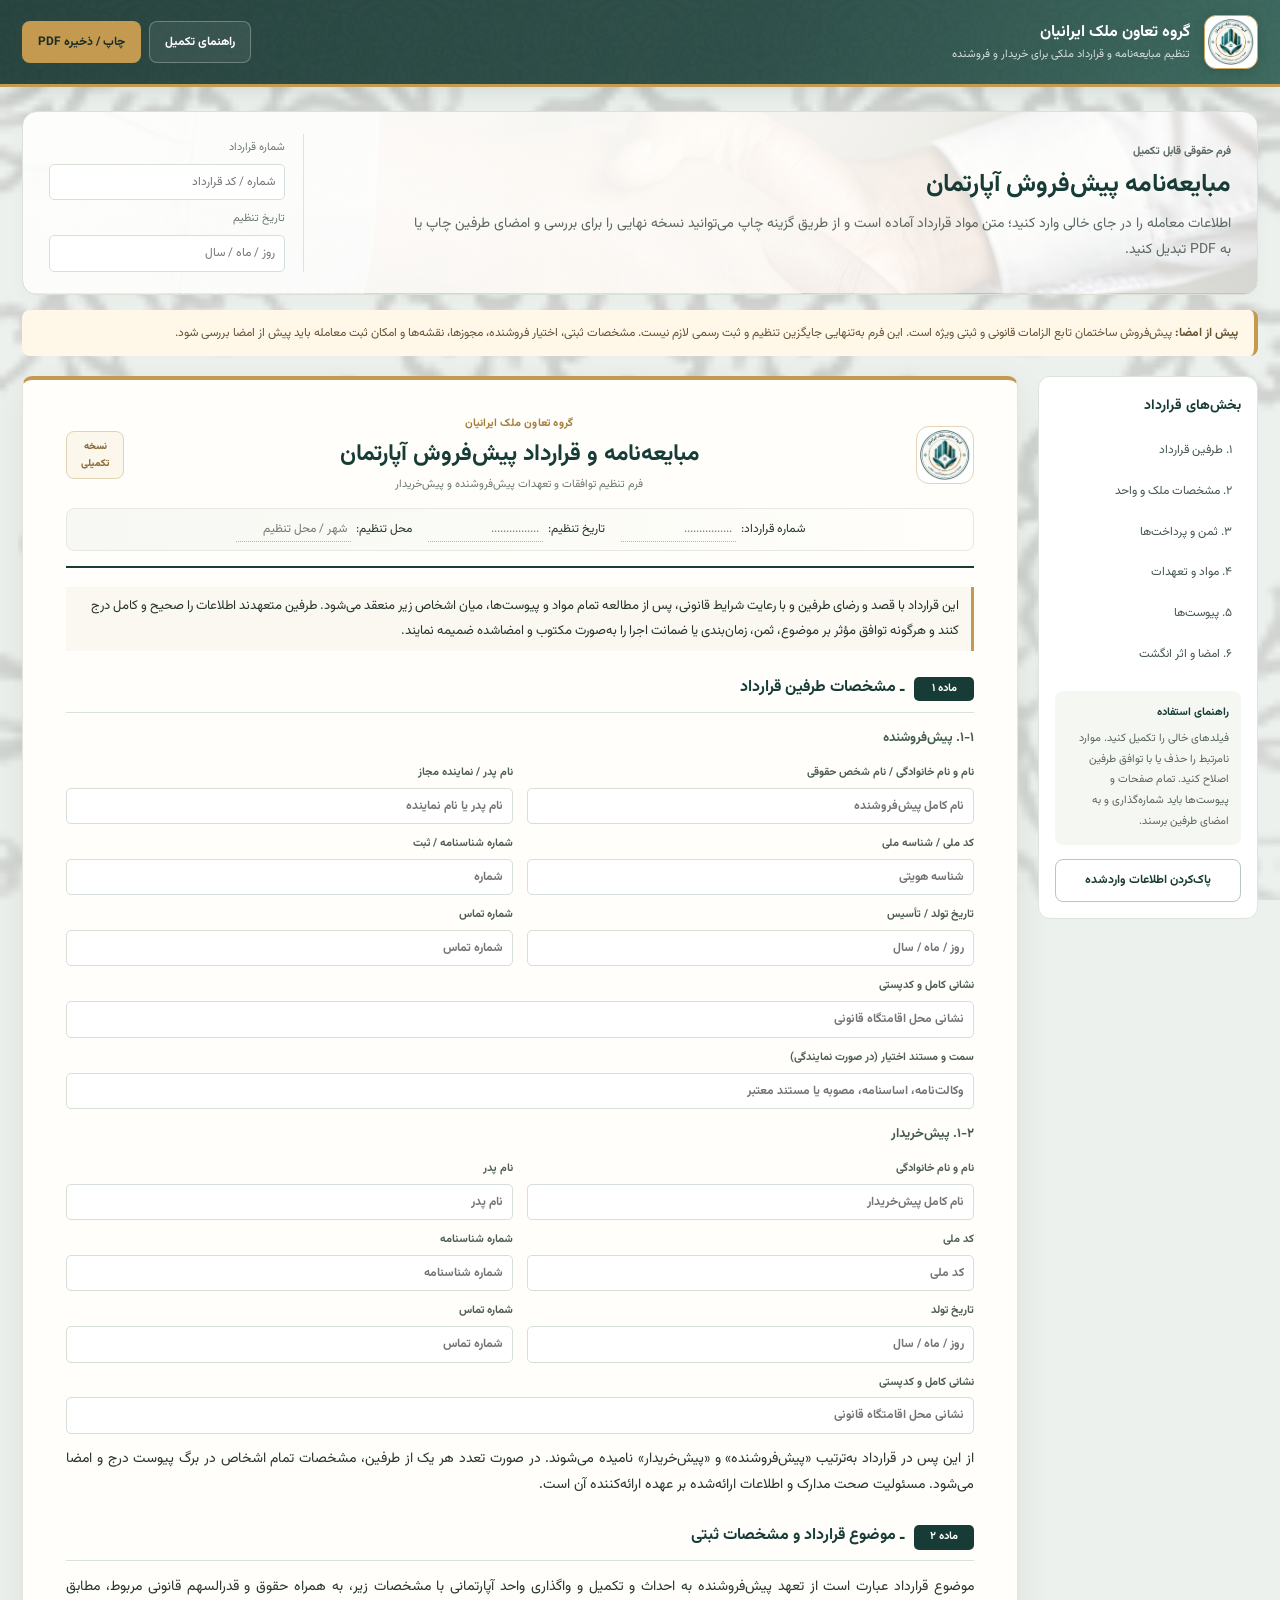
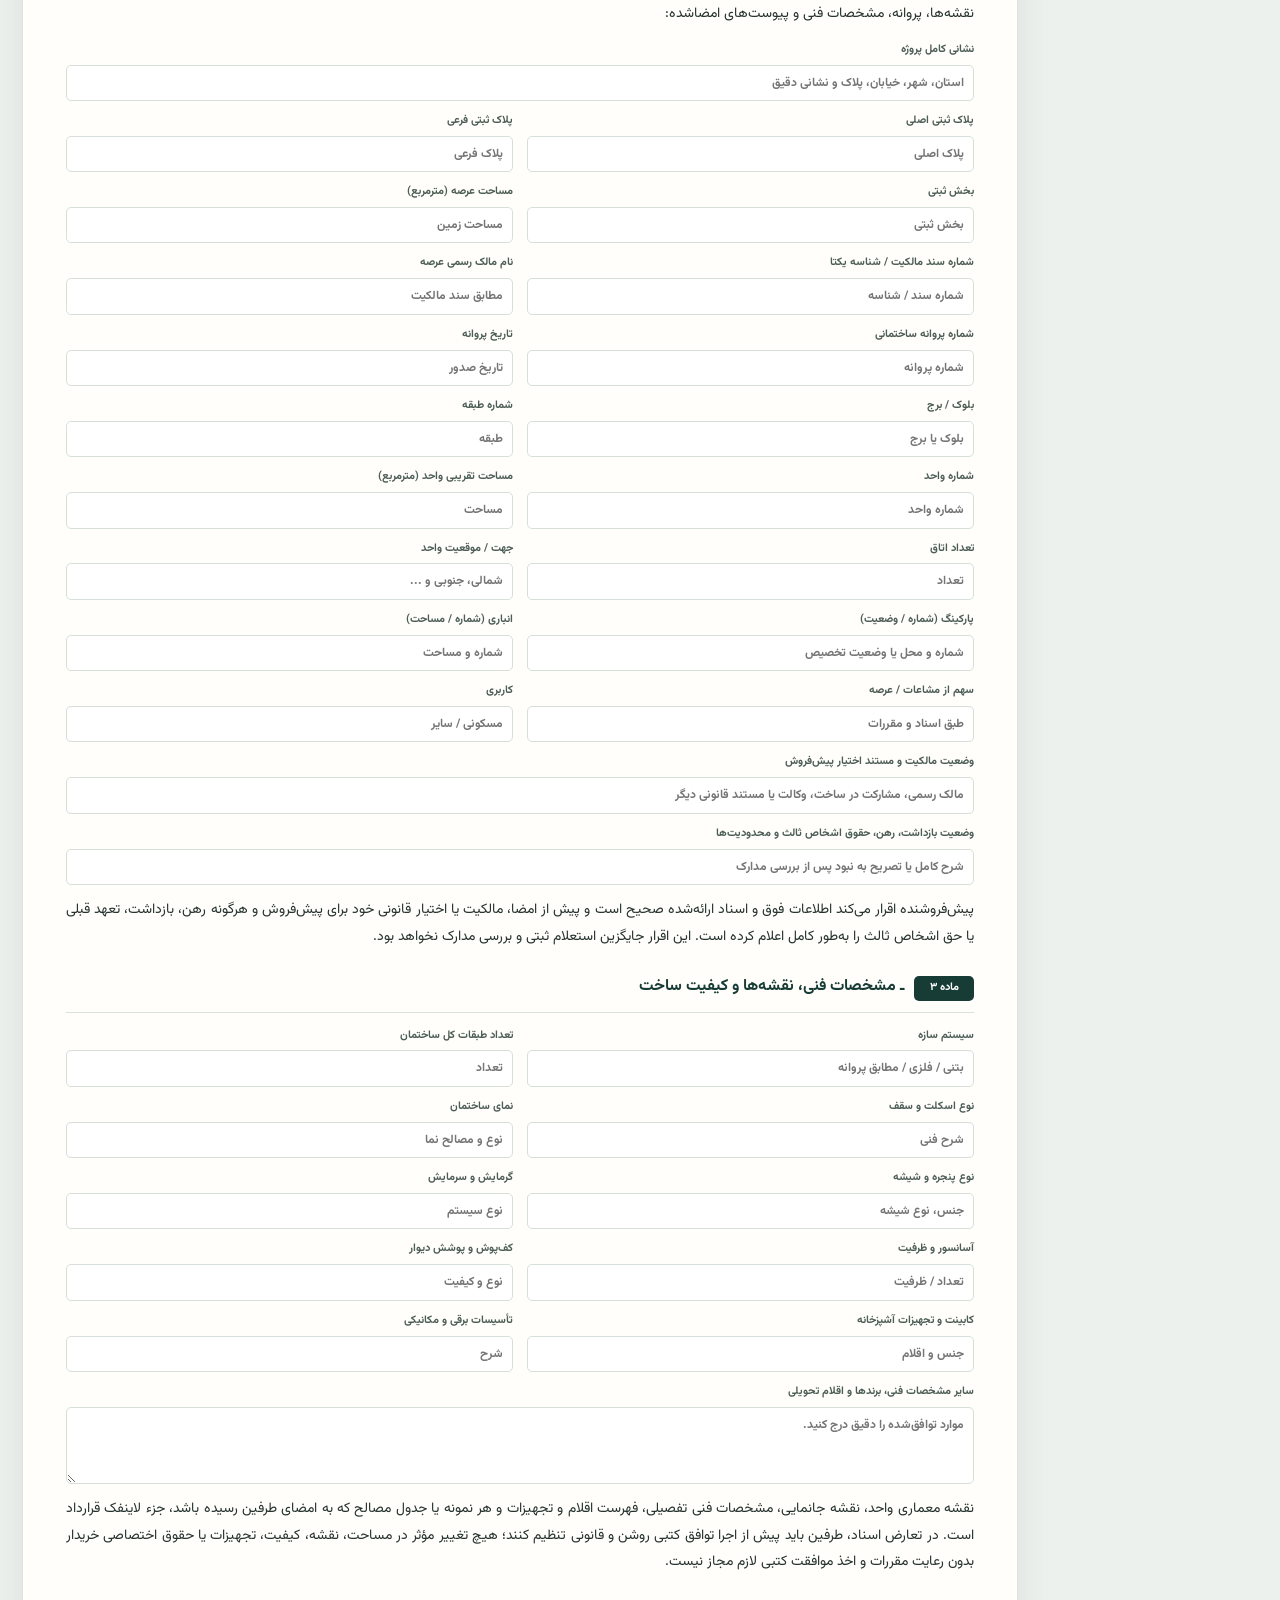
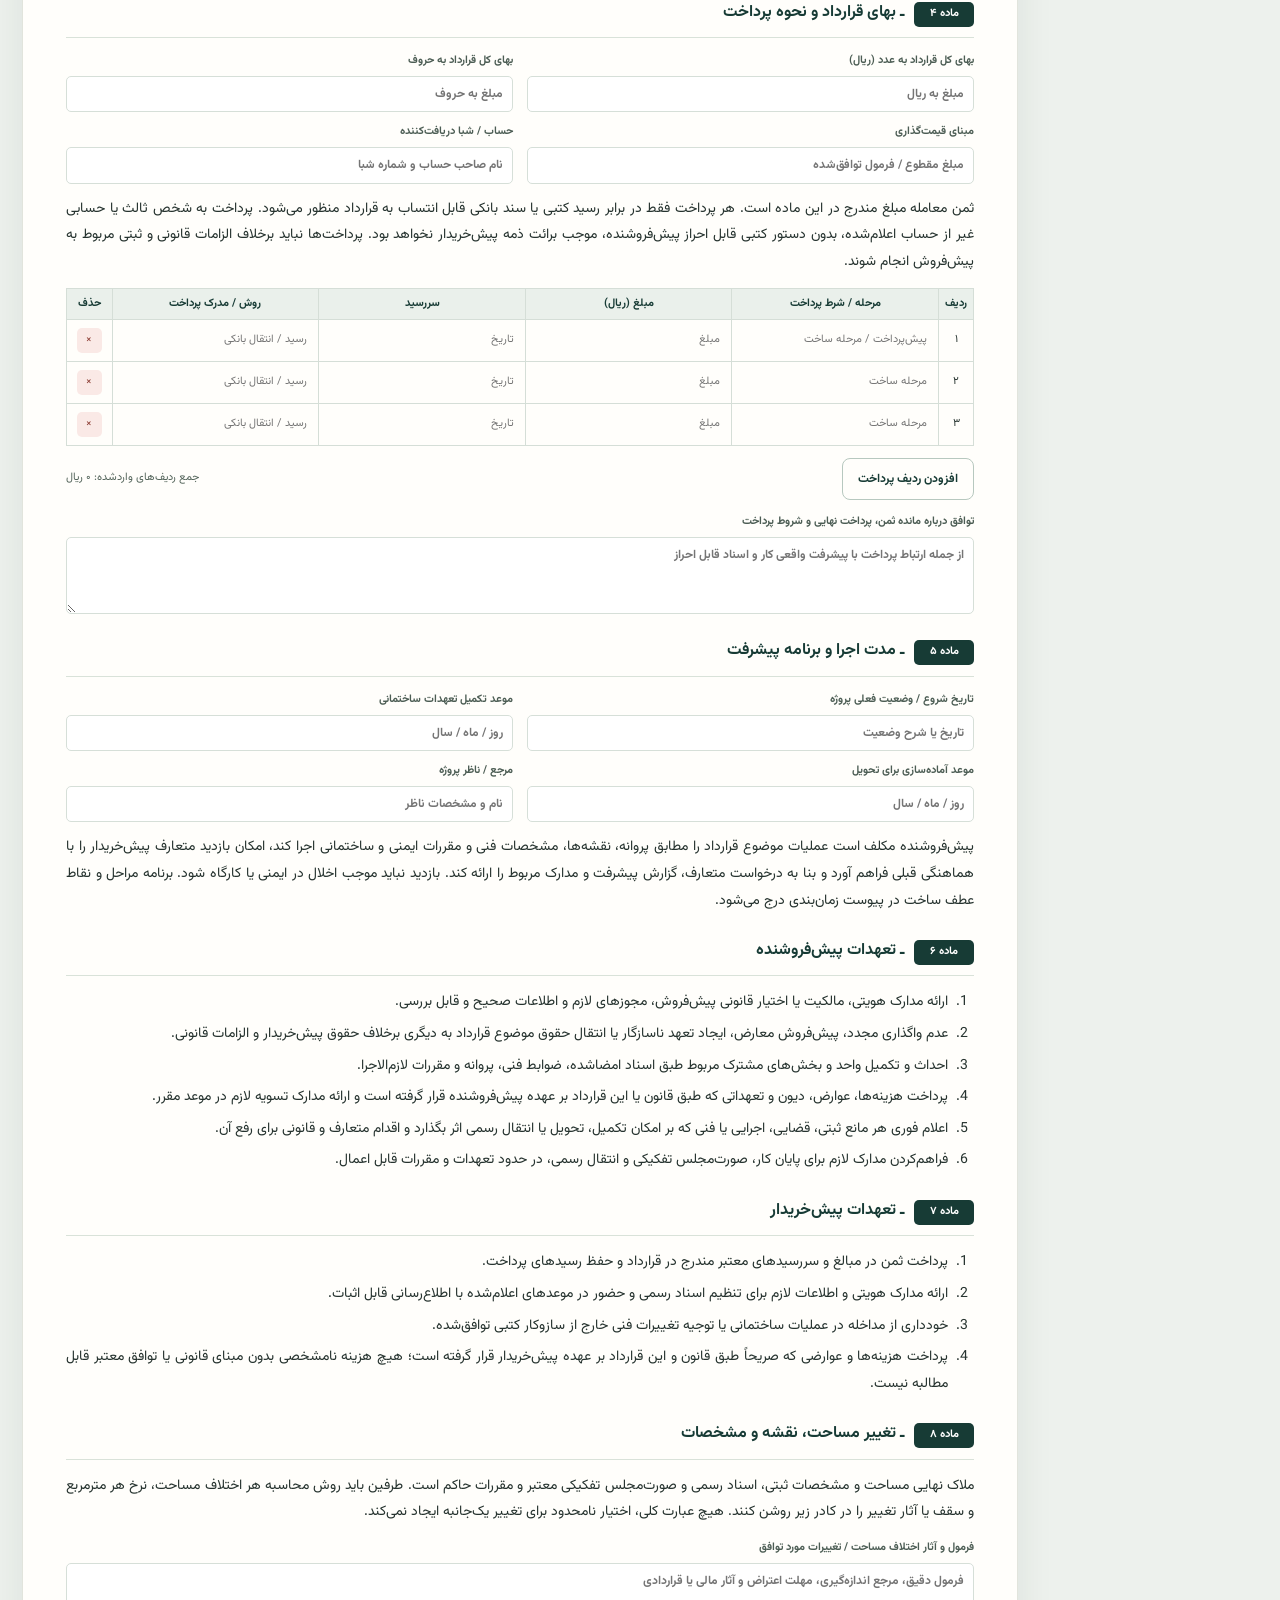
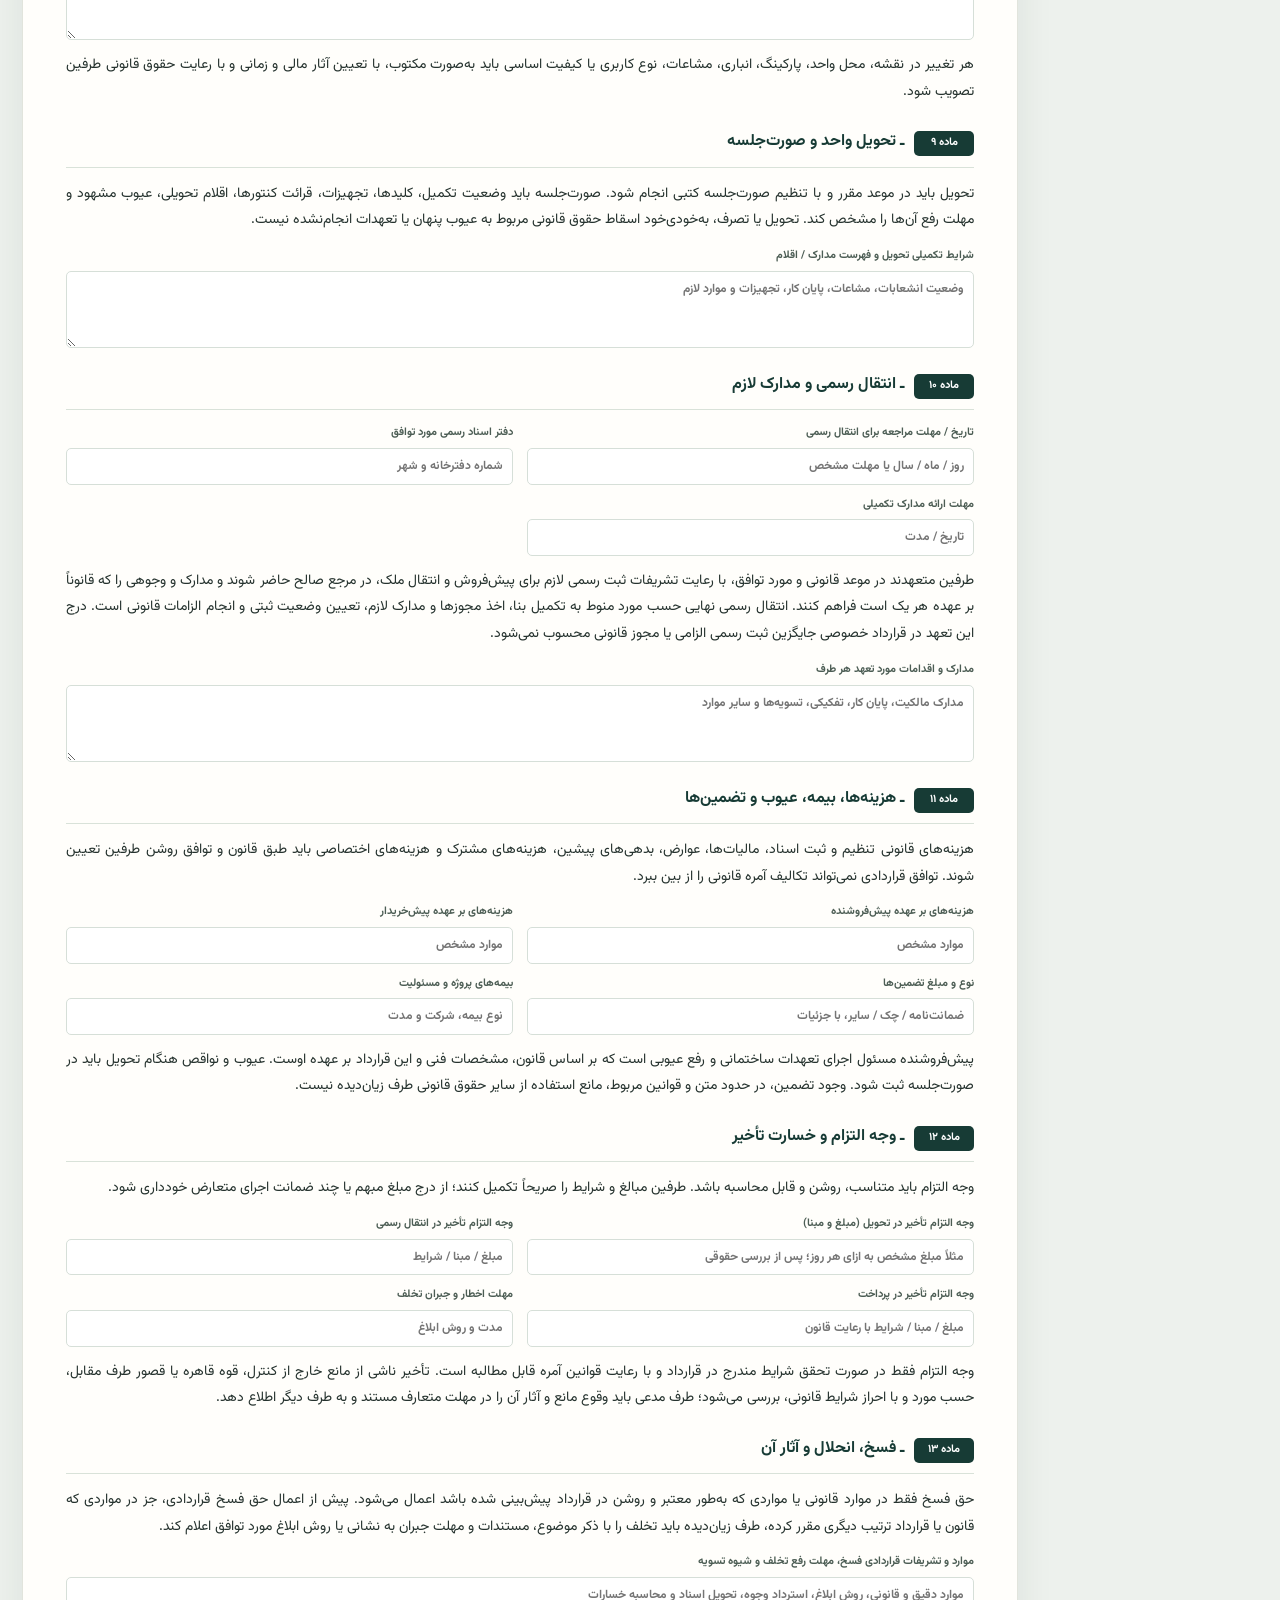
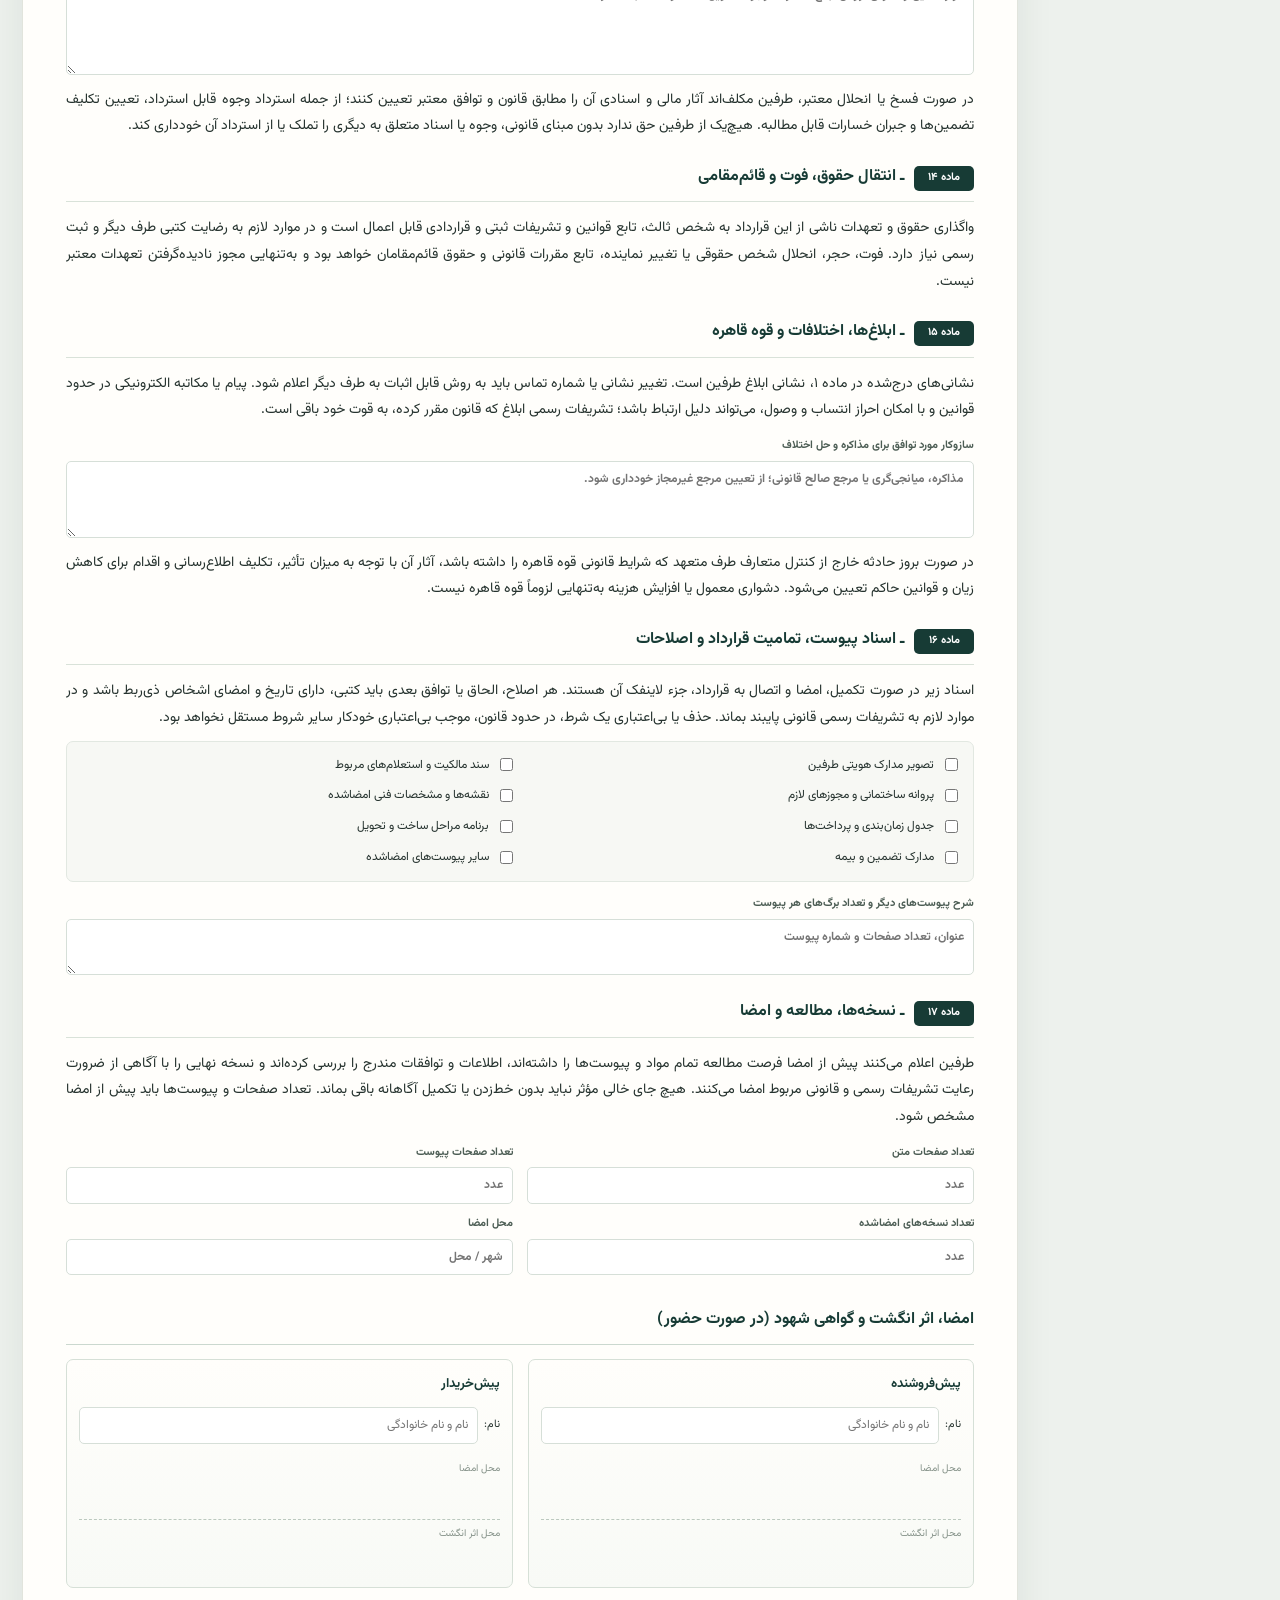
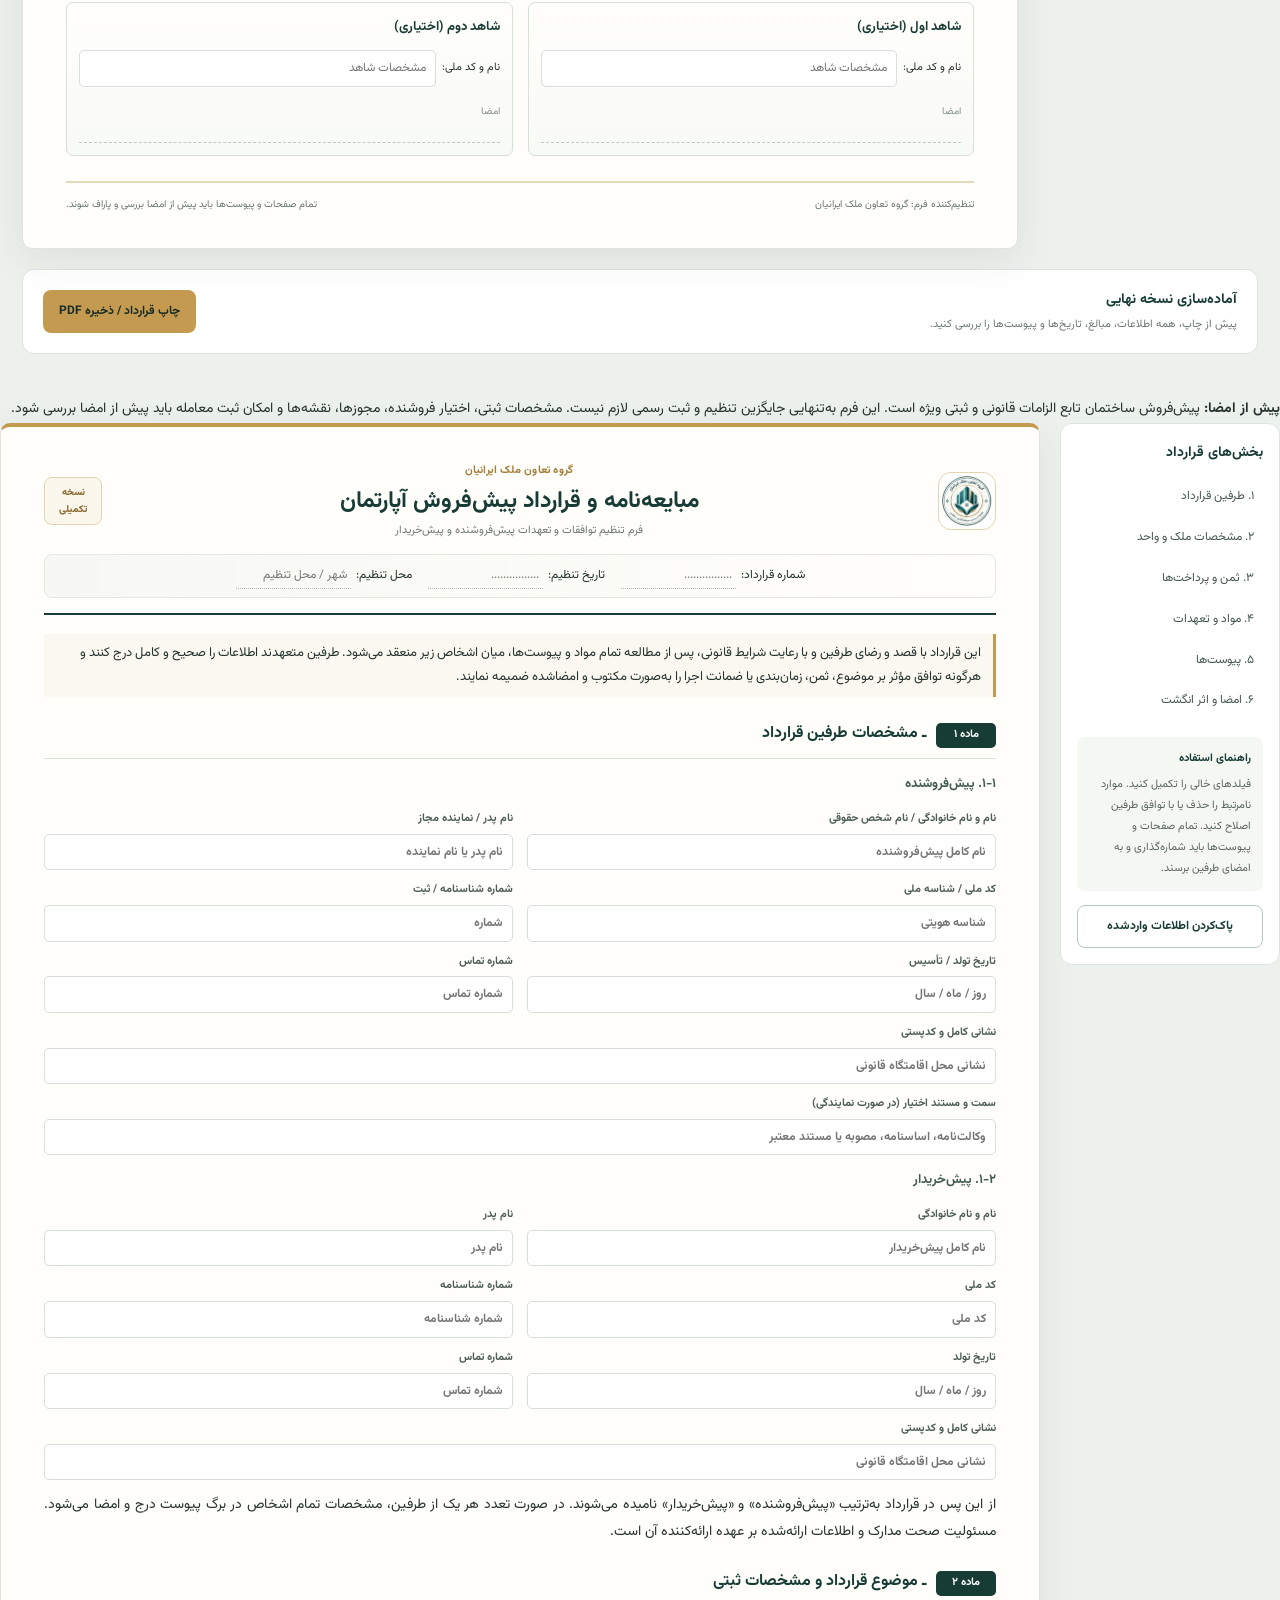
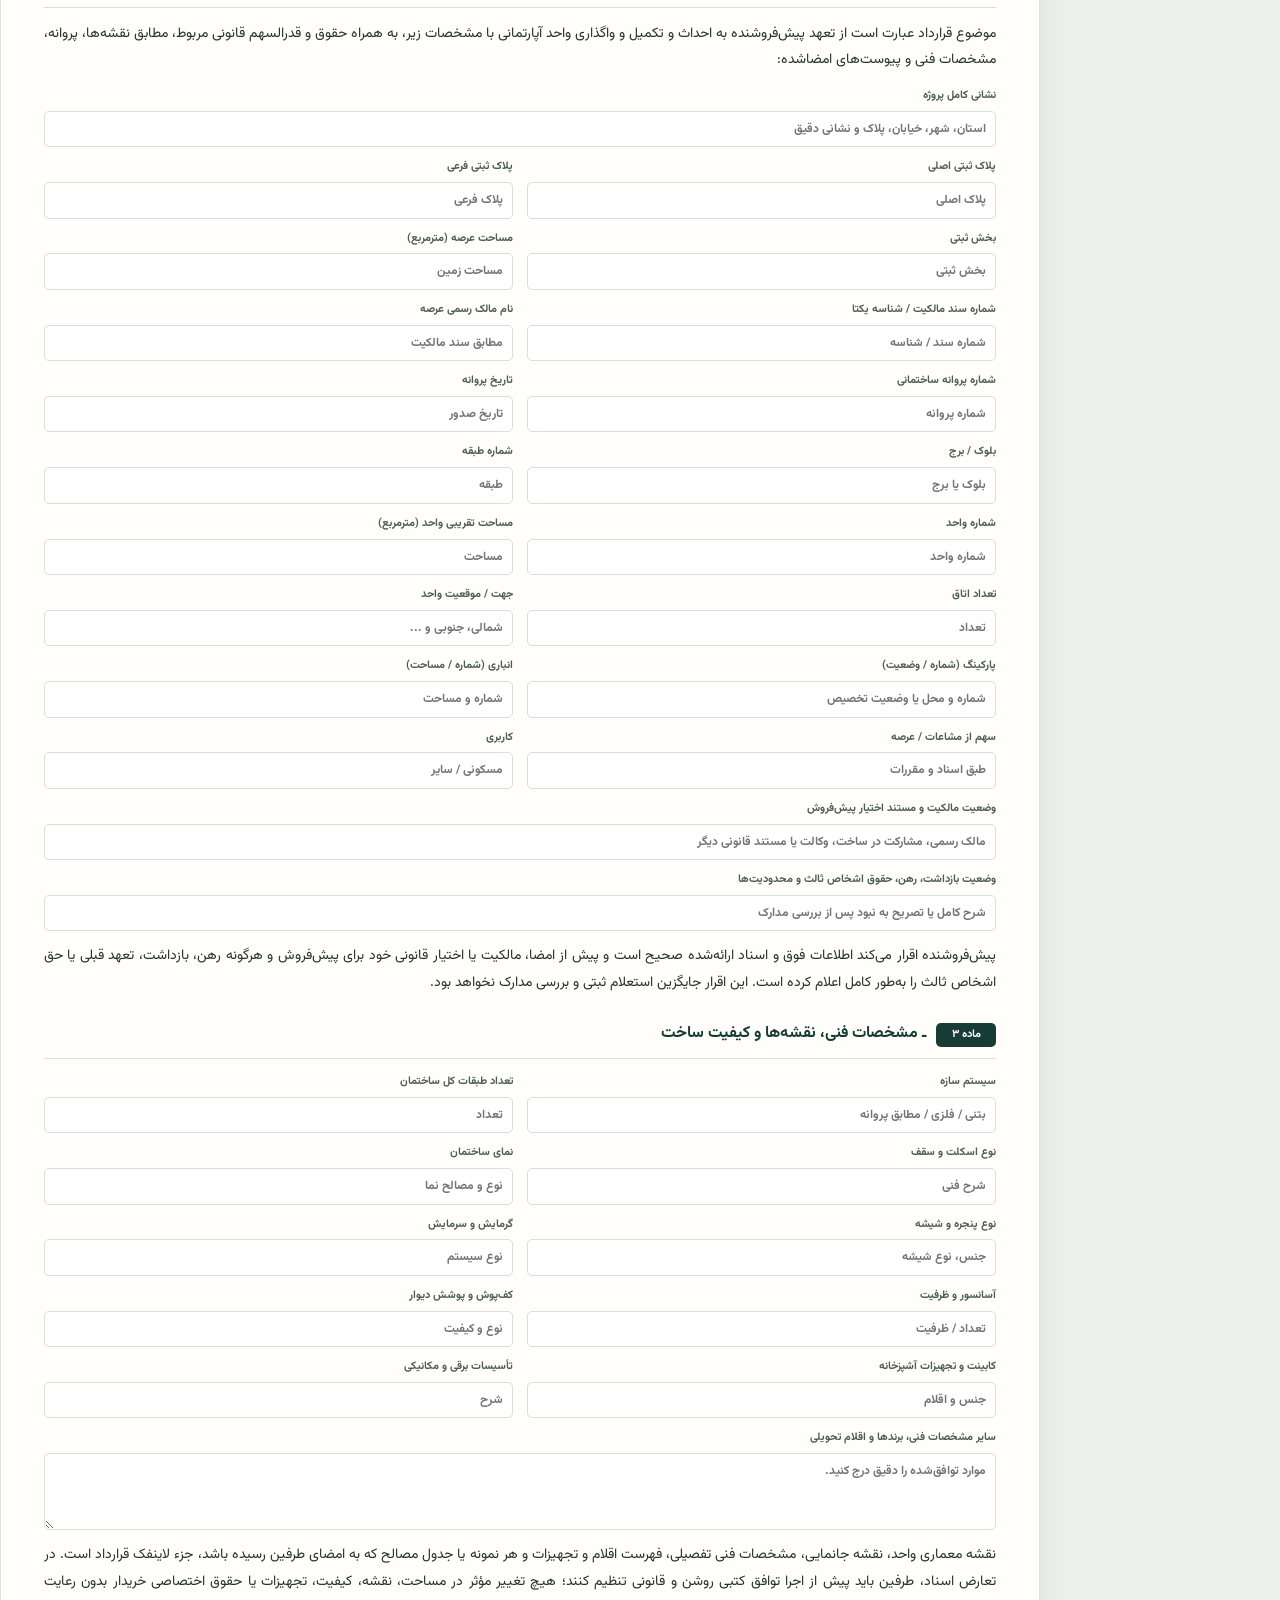
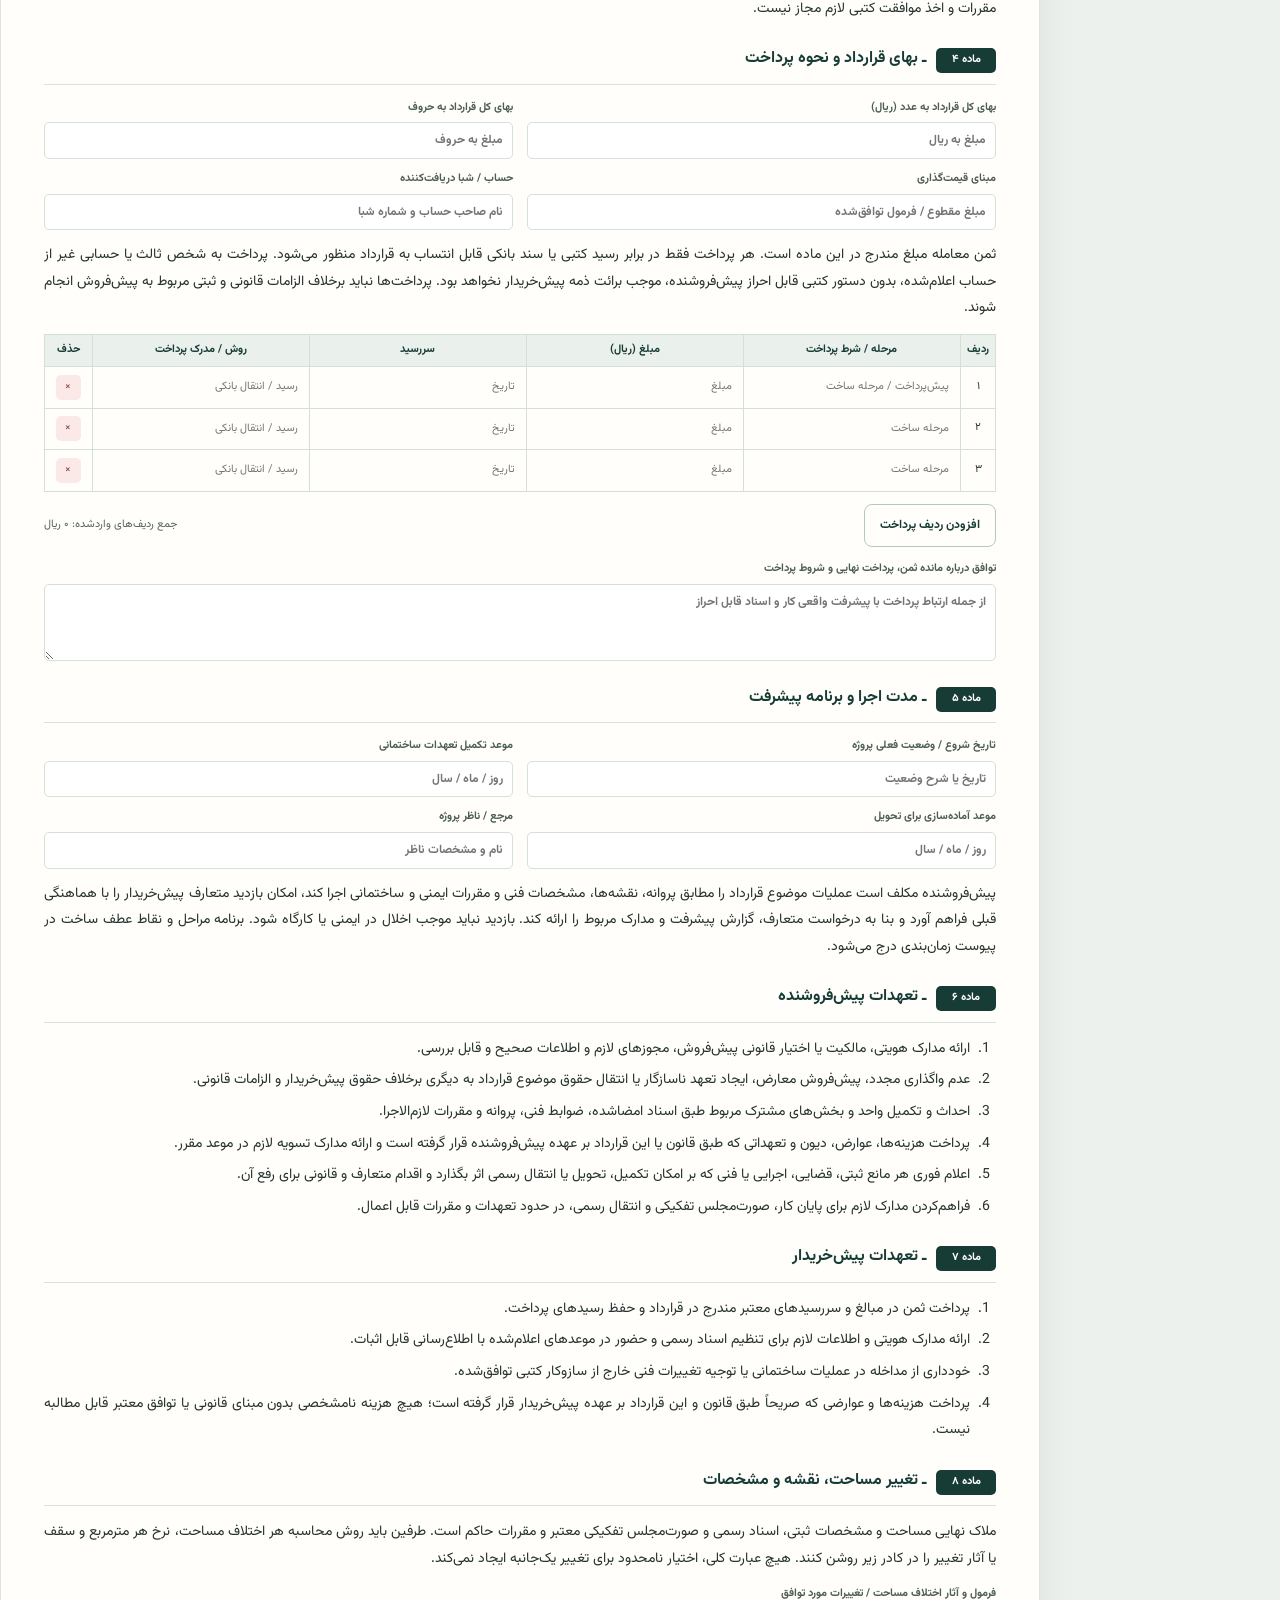
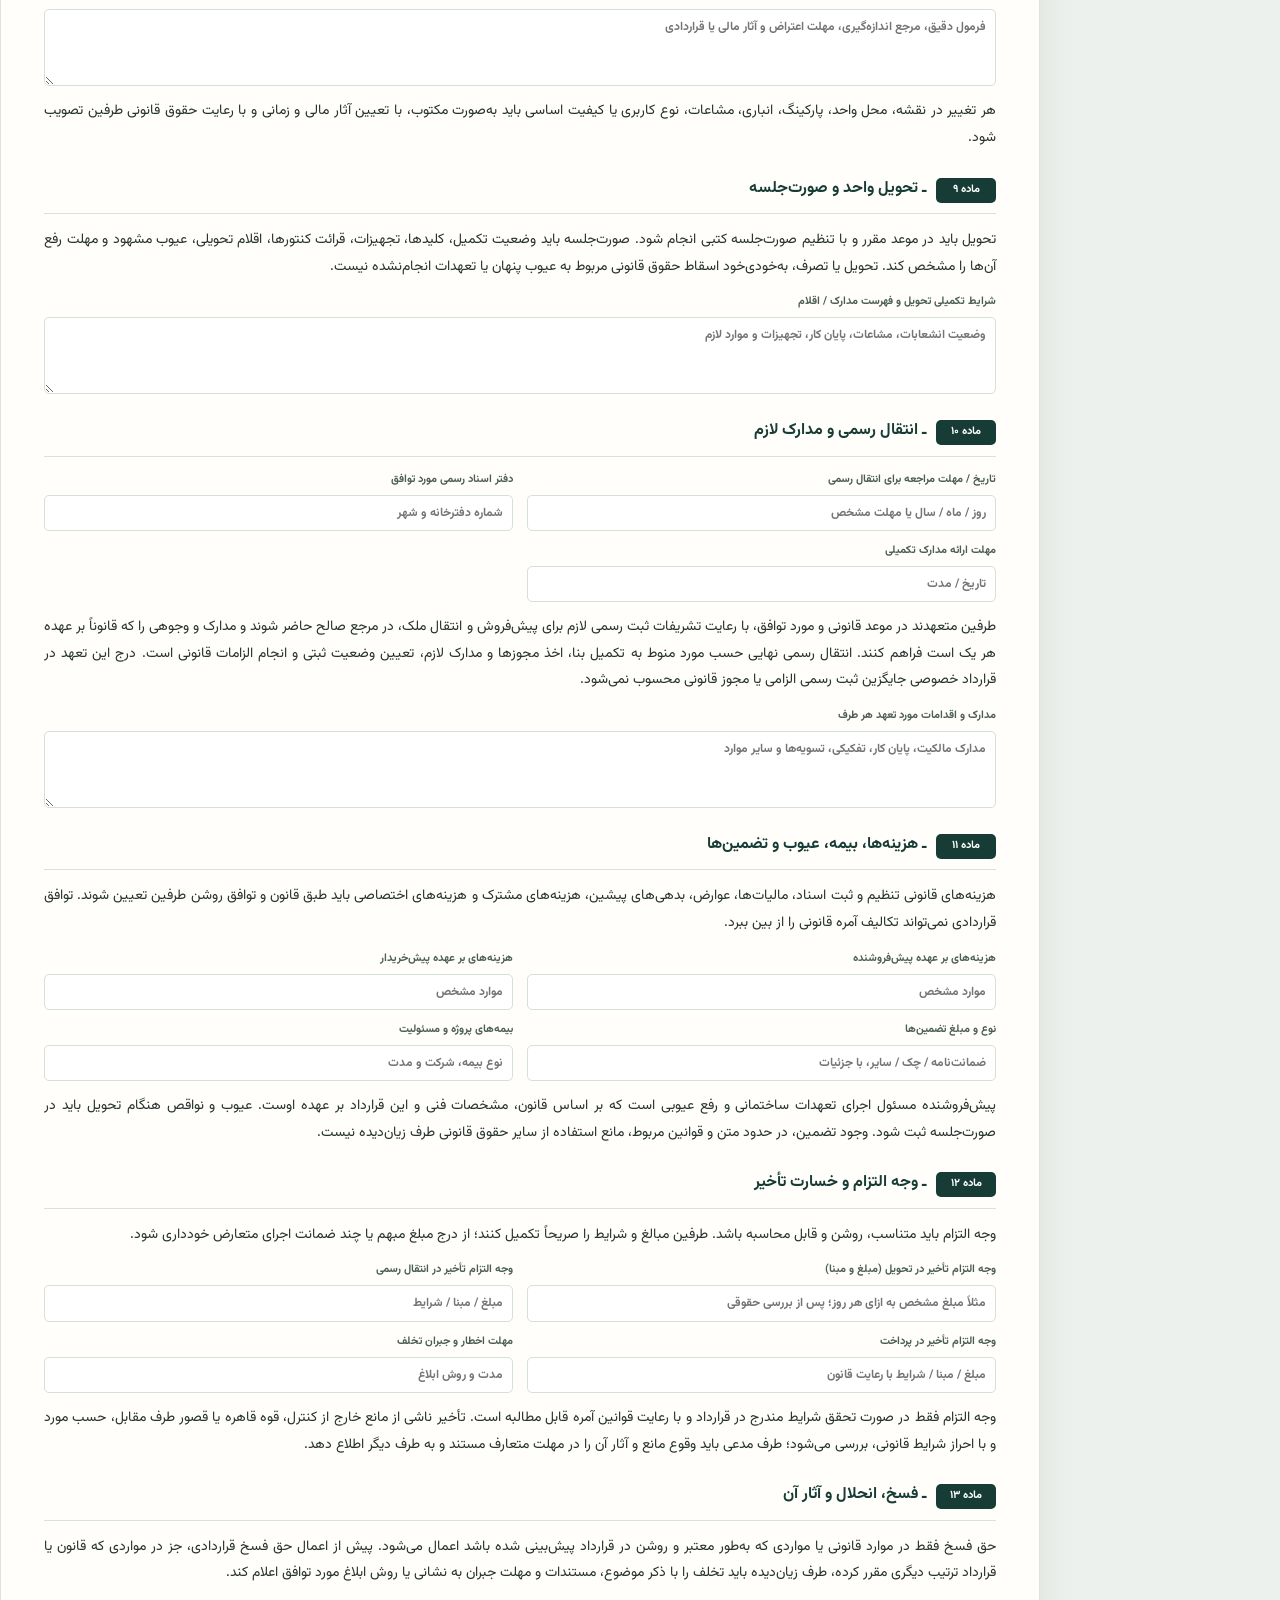
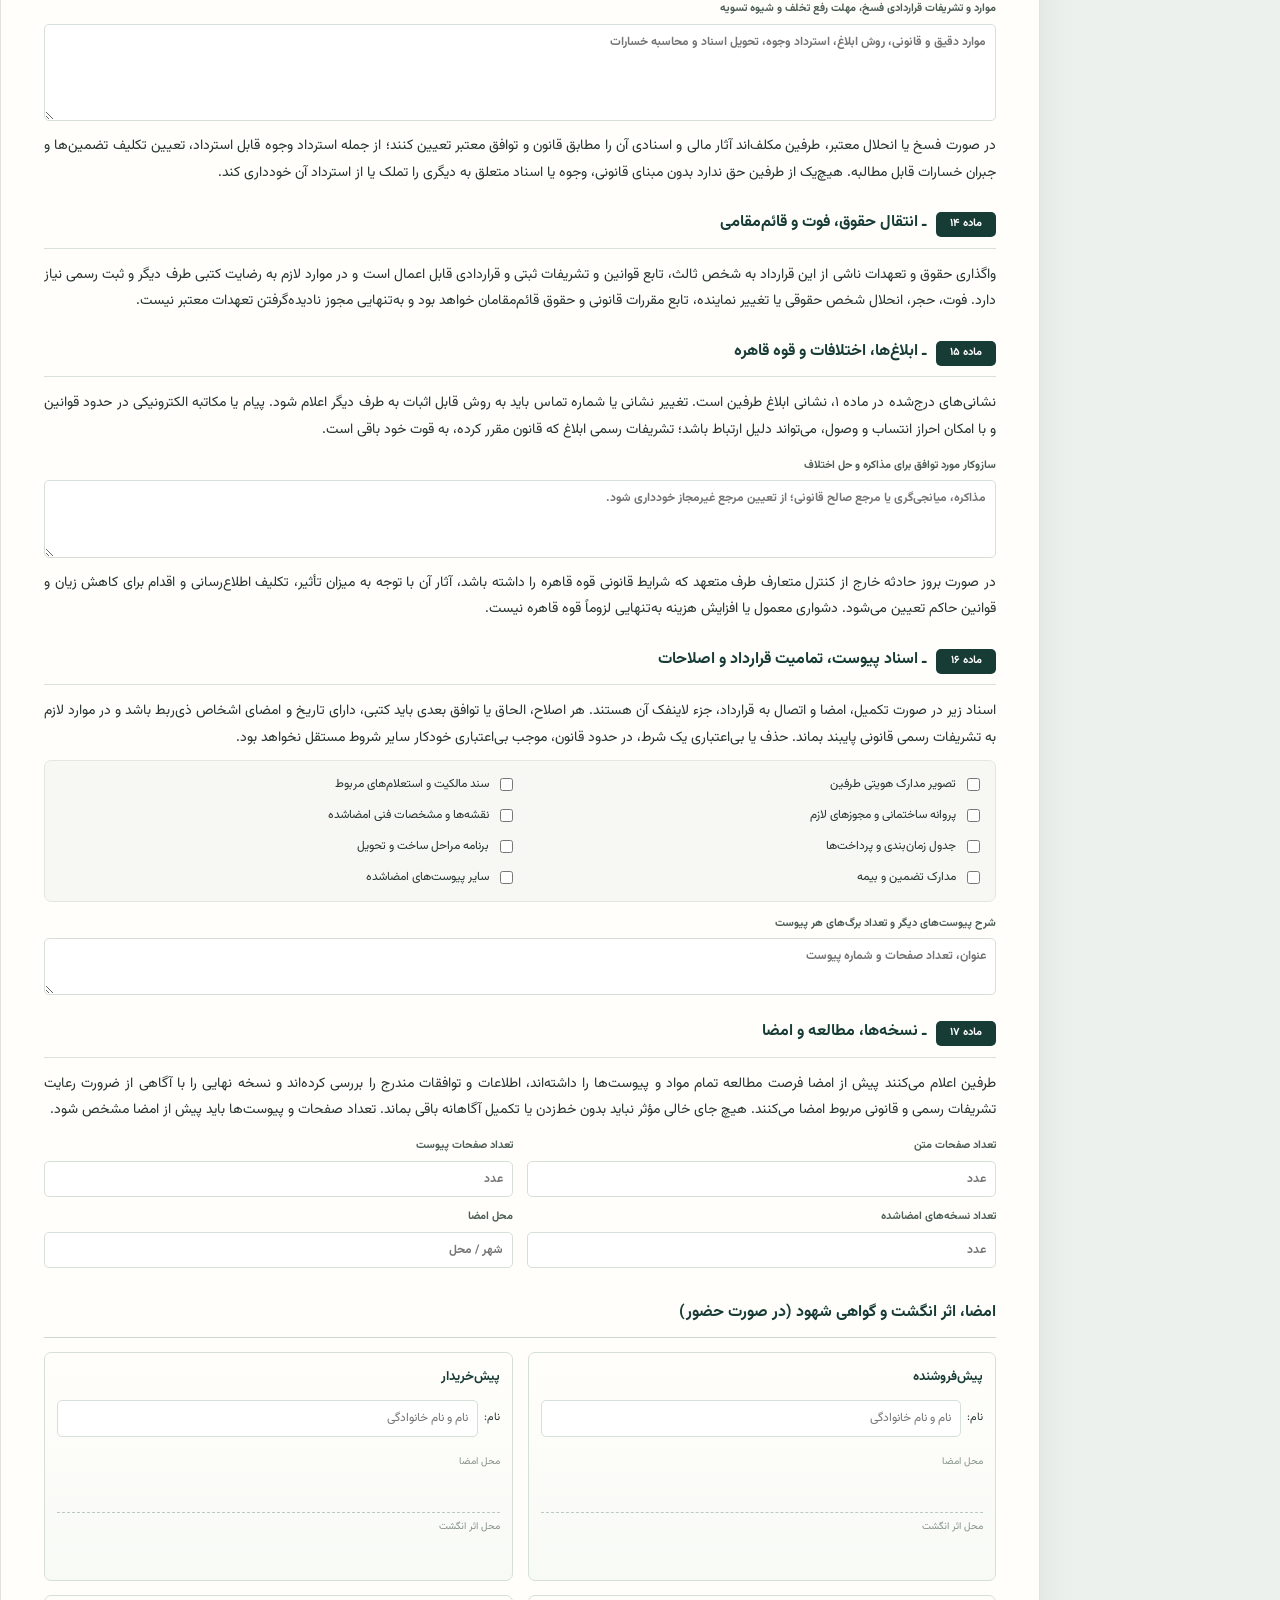
==== commit 873f4b20: "افزودن امکان ویرایش و مدیریت تعهدات قرارداد" ====
--- a/index.html
+++ b/index.html
@@ -209,4 +209,562 @@
   <dialog id="guideDialog"><div class="dialog-head"><h2>راهنمای تکمیل مبایعه‌نامه</h2><button type="button" id="closeGuide" class="close-btn" aria-label="بستن">×</button></div><ol><li>هویت طرفین را با اصل مدارک تطبیق دهید؛ اگر شرکت یا نماینده طرف قرارداد است، اختیار امضا را بررسی کنید.</li><li>مالکیت عرصه، پلاک ثبتی، رهن، بازداشت، پیش‌فروش قبلی و مجوزهای پروژه را از مراجع مربوط استعلام کنید.</li><li>نقشه، شماره واحد، پارکینگ، انباری، مساحت، سهم مشاعات و مشخصات فنی را دقیقاً در قرارداد و پیوست‌ها یکسان درج کنید.</li><li>ثمن را به عدد و حروف بنویسید؛ سررسید هر قسط، شرط پرداخت و مدرک دریافت وجه را روشن کنید.</li><li>مبلغ و مبنای وجه التزام، موعد تحویل، رفع عیب، مراجعه برای سند و آثار تخلف را بدون ابهام تکمیل کنید.</li><li>برای پیش‌فروش، الزامات قانون پیش‌فروش ساختمان و مقررات ثبت رسمی معاملات اموال غیرمنقول را بررسی کنید و پیش از استفاده واقعی از وکیل یا دفتر اسناد رسمی راهنمایی بگیرید.</li></ol><p class="guide-warning">این قالب ابزار آماده‌سازی پیش‌نویس است و تضمین نمی‌کند معامله با هر وضعیت ثبتی یا حقوقی سازگار باشد. چاپ آن جایگزین ثبت رسمی الزامی نیست.</p><button type="button" class="btn btn-gold" id="guidePrint">بازگشت به قرارداد و چاپ</button></dialog>
 </main>
 <script src="assets/js/app.js"></script>
+</body></html
+  <div class="notice no-print"><strong>پیش از امضا:</strong> پیش‌فروش ساختمان تابع الزامات قانونی و ثبتی ویژه است. این فرم به‌تنهایی جایگزین تنظیم و ثبت رسمی لازم نیست. مشخصات ثبتی، اختیار فروشنده، مجوزها، نقشه‌ها و امکان ثبت معامله باید پیش از امضا بررسی شود.</div>
+  <div class="workspace">
+    <aside class="side-panel no-print">
+      <h2>بخش‌های قرارداد</h2>
+      <a href="#parties">۱. طرفین قرارداد</a><a href="#property">۲. مشخصات ملک و واحد</a><a href="#price">۳. ثمن و پرداخت‌ها</a><a href="#terms">۴. مواد و تعهدات</a><a href="#annexes">۵. پیوست‌ها</a><a href="#signatures">۶. امضا و اثر انگشت</a>
+      <div class="side-note"><strong>راهنمای استفاده</strong><p>فیلدهای خالی را تکمیل کنید. موارد نامرتبط را حذف یا با توافق طرفین اصلاح کنید. تمام صفحات و پیوست‌ها باید شماره‌گذاری و به امضای طرفین برسند.</p></div>
+      <button type="button" class="btn btn-outline btn-full" id="clearForm">پاک‌کردن اطلاعات واردشده</button>
+    </aside>
+    <article class="contract" id="contractDocument">
+      <div class="document-heading">
+        <div class="document-brandline">
+          <img class="document-logo" src="assets/images/logo.png" alt="لوگوی گروه تعاون ملک ایرانیان">
+          <div class="document-titlegroup">
+            <div class="document-kicker">گروه تعاون ملک ایرانیان</div>
+            <h2>مبایعه‌نامه و قرارداد پیش‌فروش آپارتمان</h2>
+            <p>فرم تنظیم توافقات و تعهدات پیش‌فروشنده و پیش‌خریدار</p>
+          </div>
+          <div class="document-mark">نسخه<br>تکمیلی</div>
+        </div>
+        <div class="doc-meta"><span>شماره قرارداد: <input name="docNo" placeholder="................"></span><span>تاریخ تنظیم: <input name="docDate" data-date placeholder="................"></span><span>محل تنظیم: <input name="docPlace" placeholder="شهر / محل تنظیم"></span></div>
+      </div>
+      <p class="preamble">این قرارداد با قصد و رضای طرفین و با رعایت شرایط قانونی، پس از مطالعه تمام مواد و پیوست‌ها، میان اشخاص زیر منعقد می‌شود. طرفین متعهدند اطلاعات را صحیح و کامل درج کنند و هرگونه توافق مؤثر بر موضوع، ثمن، زمان‌بندی یا ضمانت اجرا را به‌صورت مکتوب و امضاشده ضمیمه نمایند.</p>
+      <section class="contract-section" id="parties"><h3><span>ماده ۱</span> ـ مشخصات طرفین قرارداد</h3>
+        <h4>۱-۱. پیش‌فروشنده</h4>
+        <div class="form-grid">
+          <label>نام و نام خانوادگی / نام شخص حقوقی<input name="sellerName" required placeholder="نام کامل پیش‌فروشنده"></label>
+          <label>نام پدر / نماینده مجاز<input name="sellerFather" placeholder="نام پدر یا نام نماینده"></label>
+          <label>کد ملی / شناسه ملی<input name="sellerId" placeholder="شناسه هویتی"></label>
+          <label>شماره شناسنامه / ثبت<input name="sellerRegister" placeholder="شماره"></label>
+          <label>تاریخ تولد / تأسیس<input name="sellerBirth" placeholder="روز / ماه / سال"></label>
+          <label>شماره تماس<input name="sellerPhone" inputmode="tel" placeholder="شماره تماس"></label>
+          <label class="wide">نشانی کامل و کدپستی<input name="sellerAddress" placeholder="نشانی محل اقامتگاه قانونی"></label>
+          <label class="wide">سمت و مستند اختیار (در صورت نمایندگی)<input name="sellerAuthority" placeholder="وکالت‌نامه، اساسنامه، مصوبه یا مستند معتبر"></label>
+        </div>
+        <h4>۱-۲. پیش‌خریدار</h4>
+        <div class="form-grid">
+          <label>نام و نام خانوادگی<input name="buyerName" required placeholder="نام کامل پیش‌خریدار"></label>
+          <label>نام پدر<input name="buyerFather" placeholder="نام پدر"></label>
+          <label>کد ملی<input name="buyerId" placeholder="کد ملی"></label>
+          <label>شماره شناسنامه<input name="buyerRegister" placeholder="شماره شناسنامه"></label>
+          <label>تاریخ تولد<input name="buyerBirth" placeholder="روز / ماه / سال"></label>
+          <label>شماره تماس<input name="buyerPhone" inputmode="tel" placeholder="شماره تماس"></label>
+          <label class="wide">نشانی کامل و کدپستی<input name="buyerAddress" placeholder="نشانی محل اقامتگاه قانونی"></label>
+        </div>
+        <p>از این پس در قرارداد به‌ترتیب «پیش‌فروشنده» و «پیش‌خریدار» نامیده می‌شوند. در صورت تعدد هر یک از طرفین، مشخصات تمام اشخاص در برگ پیوست درج و امضا می‌شود. مسئولیت صحت مدارک و اطلاعات ارائه‌شده بر عهده ارائه‌کننده آن است.</p>
+      </section>
+      <section class="contract-section" id="property"><h3><span>ماده ۲</span> ـ موضوع قرارداد و مشخصات ثبتی</h3>
+        <p>موضوع قرارداد عبارت است از تعهد پیش‌فروشنده به احداث و تکمیل و واگذاری واحد آپارتمانی با مشخصات زیر، به همراه حقوق و قدرالسهم قانونی مربوط، مطابق نقشه‌ها، پروانه، مشخصات فنی و پیوست‌های امضاشده:</p>
+        <div class="form-grid">
+          <label class="wide">نشانی کامل پروژه<input name="projectAddress" placeholder="استان، شهر، خیابان، پلاک و نشانی دقیق"></label>
+          <label>پلاک ثبتی اصلی<input name="mainParcel" placeholder="پلاک اصلی"></label><label>پلاک ثبتی فرعی<input name="subParcel" placeholder="پلاک فرعی"></label>
+          <label>بخش ثبتی<input name="registrySection" placeholder="بخش ثبتی"></label><label>مساحت عرصه (مترمربع)<input name="landArea" inputmode="decimal" placeholder="مساحت زمین"></label>
+          <label>شماره سند مالکیت / شناسه یکتا<input name="titleNumber" placeholder="شماره سند / شناسه"></label><label>نام مالک رسمی عرصه<input name="landOwner" placeholder="مطابق سند مالکیت"></label>
+          <label>شماره پروانه ساختمانی<input name="permitNo" placeholder="شماره پروانه"></label><label>تاریخ پروانه<input name="permitDate" placeholder="تاریخ صدور"></label>
+          <label>بلوک / برج<input name="buildingBlock" placeholder="بلوک یا برج"></label><label>شماره طبقه<input name="floorNo" placeholder="طبقه"></label>
+          <label>شماره واحد<input name="unitNo" placeholder="شماره واحد"></label><label>مساحت تقریبی واحد (مترمربع)<input name="unitArea" inputmode="decimal" placeholder="مساحت"></label>
+          <label>تعداد اتاق<input name="roomCount" placeholder="تعداد"></label><label>جهت / موقعیت واحد<input name="unitPosition" placeholder="شمالی، جنوبی و ..."></label>
+          <label>پارکینگ (شماره / وضعیت)<input name="parking" placeholder="شماره و محل یا وضعیت تخصیص"></label><label>انباری (شماره / مساحت)<input name="storage" placeholder="شماره و مساحت"></label>
+          <label>سهم از مشاعات / عرصه<input name="commonShare" placeholder="طبق اسناد و مقررات"></label><label>کاربری<input name="usage" placeholder="مسکونی / سایر"></label>
+          <label class="wide">وضعیت مالکیت و مستند اختیار پیش‌فروش<input name="ownershipStatus" placeholder="مالک رسمی، مشارکت در ساخت، وکالت یا مستند قانونی دیگر"></label>
+          <label class="wide">وضعیت بازداشت، رهن، حقوق اشخاص ثالث و محدودیت‌ها<input name="encumbrances" placeholder="شرح کامل یا تصریح به نبود پس از بررسی مدارک"></label>
+        </div>
+        <p>پیش‌فروشنده اقرار می‌کند اطلاعات فوق و اسناد ارائه‌شده صحیح است و پیش از امضا، مالکیت یا اختیار قانونی خود برای پیش‌فروش و هرگونه رهن، بازداشت، تعهد قبلی یا حق اشخاص ثالث را به‌طور کامل اعلام کرده است. این اقرار جایگزین استعلام ثبتی و بررسی مدارک نخواهد بود.</p>
+      </section>
+      <section class="contract-section"><h3><span>ماده ۳</span> ـ مشخصات فنی، نقشه‌ها و کیفیت ساخت</h3>
+        <div class="form-grid">
+          <label>سیستم سازه<input name="structure" placeholder="بتنی / فلزی / مطابق پروانه"></label><label>تعداد طبقات کل ساختمان<input name="floorsTotal" placeholder="تعداد"></label>
+          <label>نوع اسکلت و سقف<input name="roofSystem" placeholder="شرح فنی"></label><label>نمای ساختمان<input name="facade" placeholder="نوع و مصالح نما"></label>
+          <label>نوع پنجره و شیشه<input name="windows" placeholder="جنس، نوع شیشه"></label><label>گرمایش و سرمایش<input name="heatingCooling" placeholder="نوع سیستم"></label>
+          <label>آسانسور و ظرفیت<input name="elevator" placeholder="تعداد / ظرفیت"></label><label>کف‌پوش و پوشش دیوار<input name="floorWall" placeholder="نوع و کیفیت"></label>
+          <label>کابینت و تجهیزات آشپزخانه<input name="kitchen" placeholder="جنس و اقلام"></label><label>تأسیسات برقی و مکانیکی<input name="installations" placeholder="شرح"></label>
+          <label class="wide">سایر مشخصات فنی، برندها و اقلام تحویلی<textarea name="technicalDetails" rows="3" placeholder="موارد توافق‌شده را دقیق درج کنید."></textarea></label>
+        </div>
+        <p>نقشه معماری واحد، نقشه جانمایی، مشخصات فنی تفصیلی، فهرست اقلام و تجهیزات و هر نمونه یا جدول مصالح که به امضای طرفین رسیده باشد، جزء لاینفک قرارداد است. در تعارض اسناد، طرفین باید پیش از اجرا توافق کتبی روشن و قانونی تنظیم کنند؛ هیچ تغییر مؤثر در مساحت، نقشه، کیفیت، تجهیزات یا حقوق اختصاصی خریدار بدون رعایت مقررات و اخذ موافقت کتبی لازم مجاز نیست.</p>
+      </section>
+      <section class="contract-section" id="price"><h3><span>ماده ۴</span> ـ بهای قرارداد و نحوه پرداخت</h3>
+        <div class="form-grid">
+          <label>بهای کل قرارداد به عدد (ریال)<input name="priceNumber" inputmode="numeric" placeholder="مبلغ به ریال"></label>
+          <label>بهای کل قرارداد به حروف<input name="priceWords" placeholder="مبلغ به حروف"></label>
+          <label>مبنای قیمت‌گذاری<input name="priceBasis" placeholder="مبلغ مقطوع / فرمول توافق‌شده"></label>
+          <label>حساب / شبا دریافت‌کننده<input name="paymentAccount" placeholder="نام صاحب حساب و شماره شبا"></label>
+        </div>
+        <p>ثمن معامله مبلغ مندرج در این ماده است. هر پرداخت فقط در برابر رسید کتبی یا سند بانکی قابل انتساب به قرارداد منظور می‌شود. پرداخت به شخص ثالث یا حسابی غیر از حساب اعلام‌شده، بدون دستور کتبی قابل احراز پیش‌فروشنده، موجب برائت ذمه پیش‌خریدار نخواهد بود. پرداخت‌ها نباید برخلاف الزامات قانونی و ثبتی مربوط به پیش‌فروش انجام شوند.</p>
+        <div class="table-wrap"><table class="payment-table"><thead><tr><th>ردیف</th><th>مرحله / شرط پرداخت</th><th>مبلغ (ریال)</th><th>سررسید</th><th>روش / مدرک پرداخت</th><th class="no-print">حذف</th></tr></thead><tbody id="paymentRows">
+          <tr><td>۱</td><td><input name="payStage[]" placeholder="پیش‌پرداخت / مرحله ساخت"></td><td><input name="payAmount[]" inputmode="numeric" placeholder="مبلغ"></td><td><input name="payDate[]" placeholder="تاریخ"></td><td><input name="payMethod[]" placeholder="رسید / انتقال بانکی"></td><td class="no-print"><button type="button" class="remove-row" aria-label="حذف ردیف">×</button></td></tr>
+          <tr><td>۲</td><td><input name="payStage[]" placeholder="مرحله ساخت"></td><td><input name="payAmount[]" inputmode="numeric" placeholder="مبلغ"></td><td><input name="payDate[]" placeholder="تاریخ"></td><td><input name="payMethod[]" placeholder="رسید / انتقال بانکی"></td><td class="no-print"><button type="button" class="remove-row" aria-label="حذف ردیف">×</button></td></tr>
+          <tr><td>۳</td><td><input name="payStage[]" placeholder="مرحله ساخت"></td><td><input name="payAmount[]" inputmode="numeric" placeholder="مبلغ"></td><td><input name="payDate[]" placeholder="تاریخ"></td><td><input name="payMethod[]" placeholder="رسید / انتقال بانکی"></td><td class="no-print"><button type="button" class="remove-row" aria-label="حذف ردیف">×</button></td></tr>
+        </tbody></table></div>
+        <div class="payment-actions no-print"><button type="button" class="btn btn-outline" id="addPayment">افزودن ردیف پرداخت</button><span id="paymentSum">جمع ردیف‌های واردشده: ۰ ریال</span></div>
+        <label class="block-label">توافق درباره مانده ثمن، پرداخت نهایی و شروط پرداخت<textarea name="paymentTerms" rows="3" placeholder="از جمله ارتباط پرداخت با پیشرفت واقعی کار و اسناد قابل احراز"></textarea></label>
+      </section>
+      <section class="contract-section"><h3><span>ماده ۵</span> ـ مدت اجرا و برنامه پیشرفت</h3>
+        <div class="form-grid"><label>تاریخ شروع / وضعیت فعلی پروژه<input name="startDate" placeholder="تاریخ یا شرح وضعیت"></label><label>موعد تکمیل تعهدات ساختمانی<input name="completionDate" placeholder="روز / ماه / سال"></label><label>موعد آماده‌سازی برای تحویل<input name="handoverDate" placeholder="روز / ماه / سال"></label><label>مرجع / ناظر پروژه<input name="supervisor" placeholder="نام و مشخصات ناظر"></label></div>
+        <p>پیش‌فروشنده مکلف است عملیات موضوع قرارداد را مطابق پروانه، نقشه‌ها، مشخصات فنی و مقررات ایمنی و ساختمانی اجرا کند، امکان بازدید متعارف پیش‌خریدار را با هماهنگی قبلی فراهم آورد و بنا به درخواست متعارف، گزارش پیشرفت و مدارک مربوط را ارائه کند. بازدید نباید موجب اخلال در ایمنی یا کارگاه شود. برنامه مراحل و نقاط عطف ساخت در پیوست زمان‌بندی درج می‌شود.</p>
+      </section>
+      <section class="contract-section"><h3><span>ماده ۶</span> ـ تعهدات پیش‌فروشنده</h3>
+        <ol>
+          <li>ارائه مدارک هویتی، مالکیت یا اختیار قانونی پیش‌فروش، مجوزهای لازم و اطلاعات صحیح و قابل بررسی.</li>
+          <li>عدم واگذاری مجدد، پیش‌فروش معارض، ایجاد تعهد ناسازگار یا انتقال حقوق موضوع قرارداد به دیگری برخلاف حقوق پیش‌خریدار و الزامات قانونی.</li>
+          <li>احداث و تکمیل واحد و بخش‌های مشترک مربوط طبق اسناد امضاشده، ضوابط فنی، پروانه و مقررات لازم‌الاجرا.</li>
+          <li>پرداخت هزینه‌ها، عوارض، دیون و تعهداتی که طبق قانون یا این قرارداد بر عهده پیش‌فروشنده قرار گرفته است و ارائه مدارک تسویه لازم در موعد مقرر.</li>
+          <li>اعلام فوری هر مانع ثبتی، قضایی، اجرایی یا فنی که بر امکان تکمیل، تحویل یا انتقال رسمی اثر بگذارد و اقدام متعارف و قانونی برای رفع آن.</li>
+          <li>فراهم‌کردن مدارک لازم برای پایان کار، صورت‌مجلس تفکیکی و انتقال رسمی، در حدود تعهدات و مقررات قابل اعمال.</li>
+        </ol>
+      </section>
+      <section class="contract-section"><h3><span>ماده ۷</span> ـ تعهدات پیش‌خریدار</h3>
+        <ol>
+          <li>پرداخت ثمن در مبالغ و سررسیدهای معتبر مندرج در قرارداد و حفظ رسیدهای پرداخت.</li>
+          <li>ارائه مدارک هویتی و اطلاعات لازم برای تنظیم اسناد رسمی و حضور در موعدهای اعلام‌شده با اطلاع‌رسانی قابل اثبات.</li>
+          <li>خودداری از مداخله در عملیات ساختمانی یا توجيه تغییرات فنی خارج از سازوکار کتبی توافق‌شده.</li>
+          <li>پرداخت هزینه‌ها و عوارضی که صریحاً طبق قانون و این قرارداد بر عهده پیش‌خریدار قرار گرفته است؛ هیچ هزینه نامشخصی بدون مبنای قانونی یا توافق معتبر قابل مطالبه نیست.</li>
+        </ol>
+      </section>
+      <section class="contract-section"><h3><span>ماده ۸</span> ـ تغییر مساحت، نقشه و مشخصات</h3>
+        <p>ملاک نهایی مساحت و مشخصات ثبتی، اسناد رسمی و صورت‌مجلس تفکیکی معتبر و مقررات حاکم است. طرفین باید روش محاسبه هر اختلاف مساحت، نرخ هر مترمربع و سقف یا آثار تغییر را در کادر زیر روشن کنند. هیچ عبارت کلی، اختیار نامحدود برای تغییر یک‌جانبه ایجاد نمی‌کند.</p>
+        <label class="block-label">فرمول و آثار اختلاف مساحت / تغییرات مورد توافق<textarea name="areaFormula" rows="3" placeholder="فرمول دقیق، مرجع اندازه‌گیری، مهلت اعتراض و آثار مالی یا قراردادی"></textarea></label>
+        <p>هر تغییر در نقشه، محل واحد، پارکینگ، انباری، مشاعات، نوع کاربری یا کیفیت اساسی باید به‌صورت مکتوب، با تعیین آثار مالی و زمانی و با رعایت حقوق قانونی طرفین تصویب شود.</p>
+      </section>
+      <section class="contract-section"><h3><span>ماده ۹</span> ـ تحویل واحد و صورت‌جلسه</h3>
+        <p>تحویل باید در موعد مقرر و با تنظیم صورت‌جلسه کتبی انجام شود. صورت‌جلسه باید وضعیت تکمیل، کلیدها، تجهیزات، قرائت کنتورها، اقلام تحویلی، عیوب مشهود و مهلت رفع آن‌ها را مشخص کند. تحویل یا تصرف، به‌خودی‌خود اسقاط حقوق قانونی مربوط به عیوب پنهان یا تعهدات انجام‌نشده نیست.</p>
+        <label class="block-label">شرایط تکمیلی تحویل و فهرست مدارک / اقلام<textarea name="handoverTerms" rows="3" placeholder="وضعیت انشعابات، مشاعات، پایان کار، تجهیزات و موارد لازم"></textarea></label>
+      </section>
+      <section class="contract-section"><h3><span>ماده ۱۰</span> ـ انتقال رسمی و مدارک لازم</h3>
+        <div class="form-grid"><label>تاریخ / مهلت مراجعه برای انتقال رسمی<input name="deedDate" placeholder="روز / ماه / سال یا مهلت مشخص"></label><label>دفتر اسناد رسمی مورد توافق<input name="notary" placeholder="شماره دفترخانه و شهر"></label><label>مهلت ارائه مدارک تکمیلی<input name="documentsDeadline" placeholder="تاریخ / مدت"></label></div>
+        <p>طرفین متعهدند در موعد قانونی و مورد توافق، با رعایت تشریفات ثبت رسمی لازم برای پیش‌فروش و انتقال ملک، در مرجع صالح حاضر شوند و مدارک و وجوهی را که قانوناً بر عهده هر یک است فراهم کنند. انتقال رسمی نهایی حسب مورد منوط به تکمیل بنا، اخذ مجوزها و مدارک لازم، تعیین وضعیت ثبتی و انجام الزامات قانونی است. درج این تعهد در قرارداد خصوصی جایگزین ثبت رسمی الزامی یا مجوز قانونی محسوب نمی‌شود.</p>
+        <label class="block-label">مدارک و اقدامات مورد تعهد هر طرف<textarea name="deedTerms" rows="3" placeholder="مدارک مالکیت، پایان کار، تفکیکی، تسویه‌ها و سایر موارد"></textarea></label>
+      </section>
+      <section class="contract-section"><h3><span>ماده ۱۱</span> ـ هزینه‌ها، بیمه، عیوب و تضمین‌ها</h3>
+        <p>هزینه‌های قانونی تنظیم و ثبت اسناد، مالیات‌ها، عوارض، بدهی‌های پیشین، هزینه‌های مشترک و هزینه‌های اختصاصی باید طبق قانون و توافق روشن طرفین تعیین شوند. توافق قراردادی نمی‌تواند تکالیف آمره قانونی را از بین ببرد.</p>
+        <div class="form-grid"><label>هزینه‌های بر عهده پیش‌فروشنده<input name="sellerCosts" placeholder="موارد مشخص"></label><label>هزینه‌های بر عهده پیش‌خریدار<input name="buyerCosts" placeholder="موارد مشخص"></label><label>نوع و مبلغ تضمین‌ها<input name="guarantees" placeholder="ضمانت‌نامه / چک / سایر، با جزئیات"></label><label>بیمه‌های پروژه و مسئولیت<input name="insurance" placeholder="نوع بیمه، شرکت و مدت"></label></div>
+        <p>پیش‌فروشنده مسئول اجرای تعهدات ساختمانی و رفع عیوبی است که بر اساس قانون، مشخصات فنی و این قرارداد بر عهده اوست. عیوب و نواقص هنگام تحویل باید در صورت‌جلسه ثبت شود. وجود تضمین، در حدود متن و قوانین مربوط، مانع استفاده از سایر حقوق قانونی طرف زیان‌دیده نیست.</p>
+      </section>
+      <section class="contract-section"><h3><span>ماده ۱۲</span> ـ وجه التزام و خسارت تأخیر</h3>
+        <p>وجه التزام باید متناسب، روشن و قابل محاسبه باشد. طرفین مبالغ و شرایط را صریحاً تکمیل کنند؛ از درج مبلغ مبهم یا چند ضمانت اجرای متعارض خودداری شود.</p>
+        <div class="form-grid"><label>وجه التزام تأخیر در تحویل (مبلغ و مبنا)<input name="lateHandoverPenalty" placeholder="مثلاً مبلغ مشخص به ازای هر روز؛ پس از بررسی حقوقی"></label><label>وجه التزام تأخیر در انتقال رسمی<input name="lateDeedPenalty" placeholder="مبلغ / مبنا / شرایط"></label><label>وجه التزام تأخیر در پرداخت<input name="latePaymentPenalty" placeholder="مبلغ / مبنا / شرایط با رعایت قانون"></label><label>مهلت اخطار و جبران تخلف<input name="curePeriod" placeholder="مدت و روش ابلاغ"></label></div>
+        <p>وجه التزام فقط در صورت تحقق شرایط مندرج در قرارداد و با رعایت قوانین آمره قابل مطالبه است. تأخیر ناشی از مانع خارج از کنترل، قوه قاهره یا قصور طرف مقابل، حسب مورد و با احراز شرایط قانونی، بررسی می‌شود؛ طرف مدعی باید وقوع مانع و آثار آن را در مهلت متعارف مستند و به طرف دیگر اطلاع دهد.</p>
+      </section>
+      <section class="contract-section"><h3><span>ماده ۱۳</span> ـ فسخ، انحلال و آثار آن</h3>
+        <p>حق فسخ فقط در موارد قانونی یا مواردی که به‌طور معتبر و روشن در قرارداد پیش‌بینی شده باشد اعمال می‌شود. پیش از اعمال حق فسخ قراردادی، جز در مواردی که قانون یا قرارداد ترتیب دیگری مقرر کرده، طرف زیان‌دیده باید تخلف را با ذکر موضوع، مستندات و مهلت جبران به نشانی یا روش ابلاغ مورد توافق اعلام کند.</p>
+        <label class="block-label">موارد و تشریفات قراردادی فسخ، مهلت رفع تخلف و شیوه تسویه<textarea name="terminationTerms" rows="4" placeholder="موارد دقیق و قانونی، روش ابلاغ، استرداد وجوه، تحویل اسناد و محاسبه خسارات"></textarea></label>
+        <p>در صورت فسخ یا انحلال معتبر، طرفین مکلف‌اند آثار مالی و اسنادی آن را مطابق قانون و توافق معتبر تعیین کنند؛ از جمله استرداد وجوه قابل استرداد، تعیین تکلیف تضمین‌ها و جبران خسارات قابل مطالبه. هیچ‌یک از طرفین حق ندارد بدون مبنای قانونی، وجوه یا اسناد متعلق به دیگری را تملک یا از استرداد آن خودداری کند.</p>
+      </section>
+      <section class="contract-section"><h3><span>ماده ۱۴</span> ـ انتقال حقوق، فوت و قائم‌مقامی</h3>
+        <p>واگذاری حقوق و تعهدات ناشی از این قرارداد به شخص ثالث، تابع قوانین و تشریفات ثبتی و قراردادی قابل اعمال است و در موارد لازم به رضایت کتبی طرف دیگر و ثبت رسمی نیاز دارد. فوت، حجر، انحلال شخص حقوقی یا تغییر نماینده، تابع مقررات قانونی و حقوق قائم‌مقامان خواهد بود و به‌تنهایی مجوز نادیده‌گرفتن تعهدات معتبر نیست.</p>
+      </section>
+      <section class="contract-section"><h3><span>ماده ۱۵</span> ـ ابلاغ‌ها، اختلافات و قوه قاهره</h3>
+        <p>نشانی‌های درج‌شده در ماده ۱، نشانی ابلاغ طرفین است. تغییر نشانی یا شماره تماس باید به روش قابل اثبات به طرف دیگر اعلام شود. پیام یا مکاتبه الکترونیکی در حدود قوانین و با امکان احراز انتساب و وصول، می‌تواند دلیل ارتباط باشد؛ تشریفات رسمی ابلاغ که قانون مقرر کرده، به قوت خود باقی است.</p>
+        <label class="block-label">سازوکار مورد توافق برای مذاکره و حل اختلاف<textarea name="disputeTerms" rows="3" placeholder="مذاکره، میانجی‌گری یا مرجع صالح قانونی؛ از تعیین مرجع غیرمجاز خودداری شود."></textarea></label>
+        <p>در صورت بروز حادثه خارج از کنترل متعارف طرف متعهد که شرایط قانونی قوه قاهره را داشته باشد، آثار آن با توجه به میزان تأثیر، تکلیف اطلاع‌رسانی و اقدام برای کاهش زیان و قوانین حاکم تعیین می‌شود. دشواری معمول یا افزایش هزینه به‌تنهایی لزوماً قوه قاهره نیست.</p>
+      </section>
+      <section class="contract-section"><h3><span>ماده ۱۶</span> ـ اسناد پیوست، تمامیت قرارداد و اصلاحات</h3>
+        <p>اسناد زیر در صورت تکمیل، امضا و اتصال به قرارداد، جزء لاینفک آن هستند. هر اصلاح، الحاق یا توافق بعدی باید کتبی، دارای تاریخ و امضای اشخاص ذی‌ربط باشد و در موارد لازم به تشریفات رسمی قانونی پایبند بماند. حذف یا بی‌اعتباری یک شرط، در حدود قانون، موجب بی‌اعتباری خودکار سایر شروط مستقل نخواهد بود.</p>
+        <div class="checklist">
+          <label><input type="checkbox" name="annex[]" value="مدارک هویتی طرفین"> تصویر مدارک هویتی طرفین</label>
+          <label><input type="checkbox" name="annex[]" value="سند مالکیت و استعلام‌ها"> سند مالکیت و استعلام‌های مربوط</label>
+          <label><input type="checkbox" name="annex[]" value="پروانه و مجوزها"> پروانه ساختمانی و مجوزهای لازم</label>
+          <label><input type="checkbox" name="annex[]" value="نقشه و مشخصات فنی"> نقشه‌ها و مشخصات فنی امضاشده</label>
+          <label><input type="checkbox" name="annex[]" value="جدول پرداخت‌ها"> جدول زمان‌بندی و پرداخت‌ها</label>
+          <label><input type="checkbox" name="annex[]" value="زمان‌بندی ساخت"> برنامه مراحل ساخت و تحویل</label>
+          <label><input type="checkbox" name="annex[]" value="تضمین‌ها و بیمه"> مدارک تضمین و بیمه</label>
+          <label><input type="checkbox" name="annex[]" value="سایر پیوست‌ها"> سایر پیوست‌های امضاشده</label>
+        </div>
+        <label class="block-label">شرح پیوست‌های دیگر و تعداد برگ‌های هر پیوست<textarea name="otherAnnexes" rows="2" placeholder="عنوان، تعداد صفحات و شماره پیوست"></textarea></label>
+      </section>
+      <section class="contract-section"><h3><span>ماده ۱۷</span> ـ نسخه‌ها، مطالعه و امضا</h3>
+        <p>طرفین اعلام می‌کنند پیش از امضا فرصت مطالعه تمام مواد و پیوست‌ها را داشته‌اند، اطلاعات و توافقات مندرج را بررسی کرده‌اند و نسخه نهایی را با آگاهی از ضرورت رعایت تشریفات رسمی و قانونی مربوط امضا می‌کنند. هیچ جای خالی مؤثر نباید بدون خط‌زدن یا تکمیل آگاهانه باقی بماند. تعداد صفحات و پیوست‌ها باید پیش از امضا مشخص شود.</p>
+        <div class="form-grid"><label>تعداد صفحات متن<input name="pageCount" placeholder="عدد"></label><label>تعداد صفحات پیوست<input name="annexPageCount" placeholder="عدد"></label><label>تعداد نسخه‌های امضاشده<input name="copyCount" placeholder="عدد"></label><label>محل امضا<input name="signaturePlace" placeholder="شهر / محل"></label></div>
+      </section>
+      <section class="signature-area" id="signatures"><h3>امضا، اثر انگشت و گواهی شهود (در صورت حضور)</h3>
+        <div class="signature-grid">
+          <div class="signature-box"><h4>پیش‌فروشنده</h4><p>نام: <input name="sellerSignatureName" placeholder="نام و نام خانوادگی"></p><div class="sign-space">محل امضا</div><div class="finger-space">محل اثر انگشت</div></div>
+          <div class="signature-box"><h4>پیش‌خریدار</h4><p>نام: <input name="buyerSignatureName" placeholder="نام و نام خانوادگی"></p><div class="sign-space">محل امضا</div><div class="finger-space">محل اثر انگشت</div></div>
+        </div>
+        <div class="signature-grid witnesses">
+          <div class="signature-box"><h4>شاهد اول (اختیاری)</h4><p>نام و کد ملی: <input name="witnessOne" placeholder="مشخصات شاهد"></p><div class="sign-space">امضا</div></div>
+          <div class="signature-box"><h4>شاهد دوم (اختیاری)</h4><p>نام و کد ملی: <input name="witnessTwo" placeholder="مشخصات شاهد"></p><div class="sign-space">امضا</div></div>
+        </div>
+      </section>
+      <footer class="document-footer"><span>تنظیم‌کننده فرم: گروه تعاون ملک ایرانیان</span><span>تمام صفحات و پیوست‌ها باید پیش از امضا بررسی و پاراف شوند.</span></footer>
+    </article>
+  </div>
+  <section class="bottom-actions no-print"><div><strong>آماده‌سازی نسخه نهایی</strong><p>پیش از چاپ، همه اطلاعات، مبالغ، تاریخ‌ها و پیوست‌ها را بررسی کنید.</p></div><button type="button" class="btn btn-gold" id="printBottom">چاپ قرارداد / ذخیره PDF</button></section>
+  <dialog id="guideDialog"><div class="dialog-head"><h2>راهنمای تکمیل مبایعه‌نامه</h2><button type="button" id="closeGuide" class="close-btn" aria-label="بستن">×</button></div><ol><li>هویت طرفین را با اصل مدارک تطبیق دهید؛ اگر شرکت یا نماینده طرف قرارداد است، اختیار امضا را بررسی کنید.</li><li>مالکیت عرصه، پلاک ثبتی، رهن، بازداشت، پیش‌فروش قبلی و مجوزهای پروژه را از مراجع مربوط استعلام کنید.</li><li>نقشه، شماره واحد، پارکینگ، انباری، مساحت، سهم مشاعات و مشخصات فنی را دقیقاً در قرارداد و پیوست‌ها یکسان درج کنید.</li><li>ثمن را به عدد و حروف بنویسید؛ سررسید هر قسط، شرط پرداخت و مدرک دریافت وجه را روشن کنید.</li><li>مبلغ و مبنای وجه التزام، موعد تحویل، رفع عیب، مراجعه برای سند و آثار تخلف را بدون ابهام تکمیل کنید.</li><li>برای پیش‌فروش، الزامات قانون پیش‌فروش ساختمان و مقررات ثبت رسمی معاملات اموال غیرمنقول را بررسی کنید و پیش از استفاده واقعی از وکیل یا دفتر اسناد رسمی راهنمایی بگیرید.</li></ol><p class="guide-warning">این قالب ابزار آماده‌سازی پیش‌نویس است و تضمین نمی‌کند معامله با هر وضعیت ثبتی یا حقوقی سازگار باشد. چاپ آن جایگزین ثبت رسمی الزامی نیست.</p><button type="button" class="btn btn-gold" id="guidePrint">بازگشت به قرارداد و چاپ</button></dialog>
+</main>
+<script src="assets/js/app.js"></script>
+</body></html
+  <div class="notice no-print"><strong>پیش از امضا:</strong> پیش‌فروش ساختمان تابع الزامات قانونی و ثبتی ویژه است. این فرم به‌تنهایی جایگزین تنظیم و ثبت رسمی لازم نیست. مشخصات ثبتی، اختیار فروشنده، مجوزها، نقشه‌ها و امکان ثبت معامله باید پیش از امضا بررسی شود.</div>
+  <div class="workspace">
+    <aside class="side-panel no-print">
+      <h2>بخش‌های قرارداد</h2>
+      <a href="#parties">۱. طرفین قرارداد</a><a href="#property">۲. مشخصات ملک و واحد</a><a href="#price">۳. ثمن و پرداخت‌ها</a><a href="#terms">۴. مواد و تعهدات</a><a href="#annexes">۵. پیوست‌ها</a><a href="#signatures">۶. امضا و اثر انگشت</a>
+      <div class="side-note"><strong>راهنمای استفاده</strong><p>فیلدهای خالی را تکمیل کنید. موارد نامرتبط را حذف یا با توافق طرفین اصلاح کنید. تمام صفحات و پیوست‌ها باید شماره‌گذاری و به امضای طرفین برسند.</p></div>
+      <button type="button" class="btn btn-outline btn-full" id="clearForm">پاک‌کردن اطلاعات واردشده</button>
+    </aside>
+    <article class="contract" id="contractDocument">
+      <div class="document-heading">
+        <div class="document-brandline">
+          <img class="document-logo" src="assets/images/logo.png" alt="لوگوی گروه تعاون ملک ایرانیان">
+          <div class="document-titlegroup">
+            <div class="document-kicker">گروه تعاون ملک ایرانیان</div>
+            <h2>مبایعه‌نامه و قرارداد پیش‌فروش آپارتمان</h2>
+            <p>فرم تنظیم توافقات و تعهدات پیش‌فروشنده و پیش‌خریدار</p>
+          </div>
+          <div class="document-mark">نسخه<br>تکمیلی</div>
+        </div>
+        <div class="doc-meta"><span>شماره قرارداد: <input name="docNo" placeholder="................"></span><span>تاریخ تنظیم: <input name="docDate" data-date placeholder="................"></span><span>محل تنظیم: <input name="docPlace" placeholder="شهر / محل تنظیم"></span></div>
+      </div>
+      <p class="preamble">این قرارداد با قصد و رضای طرفین و با رعایت شرایط قانونی، پس از مطالعه تمام مواد و پیوست‌ها، میان اشخاص زیر منعقد می‌شود. طرفین متعهدند اطلاعات را صحیح و کامل درج کنند و هرگونه توافق مؤثر بر موضوع، ثمن، زمان‌بندی یا ضمانت اجرا را به‌صورت مکتوب و امضاشده ضمیمه نمایند.</p>
+      <section class="contract-section" id="parties"><h3><span>ماده ۱</span> ـ مشخصات طرفین قرارداد</h3>
+        <h4>۱-۱. پیش‌فروشنده</h4>
+        <div class="form-grid">
+          <label>نام و نام خانوادگی / نام شخص حقوقی<input name="sellerName" required placeholder="نام کامل پیش‌فروشنده"></label>
+          <label>نام پدر / نماینده مجاز<input name="sellerFather" placeholder="نام پدر یا نام نماینده"></label>
+          <label>کد ملی / شناسه ملی<input name="sellerId" placeholder="شناسه هویتی"></label>
+          <label>شماره شناسنامه / ثبت<input name="sellerRegister" placeholder="شماره"></label>
+          <label>تاریخ تولد / تأسیس<input name="sellerBirth" placeholder="روز / ماه / سال"></label>
+          <label>شماره تماس<input name="sellerPhone" inputmode="tel" placeholder="شماره تماس"></label>
+          <label class="wide">نشانی کامل و کدپستی<input name="sellerAddress" placeholder="نشانی محل اقامتگاه قانونی"></label>
+          <label class="wide">سمت و مستند اختیار (در صورت نمایندگی)<input name="sellerAuthority" placeholder="وکالت‌نامه، اساسنامه، مصوبه یا مستند معتبر"></label>
+        </div>
+        <h4>۱-۲. پیش‌خریدار</h4>
+        <div class="form-grid">
+          <label>نام و نام خانوادگی<input name="buyerName" required placeholder="نام کامل پیش‌خریدار"></label>
+          <label>نام پدر<input name="buyerFather" placeholder="نام پدر"></label>
+          <label>کد ملی<input name="buyerId" placeholder="کد ملی"></label>
+          <label>شماره شناسنامه<input name="buyerRegister" placeholder="شماره شناسنامه"></label>
+          <label>تاریخ تولد<input name="buyerBirth" placeholder="روز / ماه / سال"></label>
+          <label>شماره تماس<input name="buyerPhone" inputmode="tel" placeholder="شماره تماس"></label>
+          <label class="wide">نشانی کامل و کدپستی<input name="buyerAddress" placeholder="نشانی محل اقامتگاه قانونی"></label>
+        </div>
+        <p>از این پس در قرارداد به‌ترتیب «پیش‌فروشنده» و «پیش‌خریدار» نامیده می‌شوند. در صورت تعدد هر یک از طرفین، مشخصات تمام اشخاص در برگ پیوست درج و امضا می‌شود. مسئولیت صحت مدارک و اطلاعات ارائه‌شده بر عهده ارائه‌کننده آن است.</p>
+      </section>
+      <section class="contract-section" id="property"><h3><span>ماده ۲</span> ـ موضوع قرارداد و مشخصات ثبتی</h3>
+        <p>موضوع قرارداد عبارت است از تعهد پیش‌فروشنده به احداث و تکمیل و واگذاری واحد آپارتمانی با مشخصات زیر، به همراه حقوق و قدرالسهم قانونی مربوط، مطابق نقشه‌ها، پروانه، مشخصات فنی و پیوست‌های امضاشده:</p>
+        <div class="form-grid">
+          <label class="wide">نشانی کامل پروژه<input name="projectAddress" placeholder="استان، شهر، خیابان، پلاک و نشانی دقیق"></label>
+          <label>پلاک ثبتی اصلی<input name="mainParcel" placeholder="پلاک اصلی"></label><label>پلاک ثبتی فرعی<input name="subParcel" placeholder="پلاک فرعی"></label>
+          <label>بخش ثبتی<input name="registrySection" placeholder="بخش ثبتی"></label><label>مساحت عرصه (مترمربع)<input name="landArea" inputmode="decimal" placeholder="مساحت زمین"></label>
+          <label>شماره سند مالکیت / شناسه یکتا<input name="titleNumber" placeholder="شماره سند / شناسه"></label><label>نام مالک رسمی عرصه<input name="landOwner" placeholder="مطابق سند مالکیت"></label>
+          <label>شماره پروانه ساختمانی<input name="permitNo" placeholder="شماره پروانه"></label><label>تاریخ پروانه<input name="permitDate" placeholder="تاریخ صدور"></label>
+          <label>بلوک / برج<input name="buildingBlock" placeholder="بلوک یا برج"></label><label>شماره طبقه<input name="floorNo" placeholder="طبقه"></label>
+          <label>شماره واحد<input name="unitNo" placeholder="شماره واحد"></label><label>مساحت تقریبی واحد (مترمربع)<input name="unitArea" inputmode="decimal" placeholder="مساحت"></label>
+          <label>تعداد اتاق<input name="roomCount" placeholder="تعداد"></label><label>جهت / موقعیت واحد<input name="unitPosition" placeholder="شمالی، جنوبی و ..."></label>
+          <label>پارکینگ (شماره / وضعیت)<input name="parking" placeholder="شماره و محل یا وضعیت تخصیص"></label><label>انباری (شماره / مساحت)<input name="storage" placeholder="شماره و مساحت"></label>
+          <label>سهم از مشاعات / عرصه<input name="commonShare" placeholder="طبق اسناد و مقررات"></label><label>کاربری<input name="usage" placeholder="مسکونی / سایر"></label>
+          <label class="wide">وضعیت مالکیت و مستند اختیار پیش‌فروش<input name="ownershipStatus" placeholder="مالک رسمی، مشارکت در ساخت، وکالت یا مستند قانونی دیگر"></label>
+          <label class="wide">وضعیت بازداشت، رهن، حقوق اشخاص ثالث و محدودیت‌ها<input name="encumbrances" placeholder="شرح کامل یا تصریح به نبود پس از بررسی مدارک"></label>
+        </div>
+        <p>پیش‌فروشنده اقرار می‌کند اطلاعات فوق و اسناد ارائه‌شده صحیح است و پیش از امضا، مالکیت یا اختیار قانونی خود برای پیش‌فروش و هرگونه رهن، بازداشت، تعهد قبلی یا حق اشخاص ثالث را به‌طور کامل اعلام کرده است. این اقرار جایگزین استعلام ثبتی و بررسی مدارک نخواهد بود.</p>
+      </section>
+      <section class="contract-section"><h3><span>ماده ۳</span> ـ مشخصات فنی، نقشه‌ها و کیفیت ساخت</h3>
+        <div class="form-grid">
+          <label>سیستم سازه<input name="structure" placeholder="بتنی / فلزی / مطابق پروانه"></label><label>تعداد طبقات کل ساختمان<input name="floorsTotal" placeholder="تعداد"></label>
+          <label>نوع اسکلت و سقف<input name="roofSystem" placeholder="شرح فنی"></label><label>نمای ساختمان<input name="facade" placeholder="نوع و مصالح نما"></label>
+          <label>نوع پنجره و شیشه<input name="windows" placeholder="جنس، نوع شیشه"></label><label>گرمایش و سرمایش<input name="heatingCooling" placeholder="نوع سیستم"></label>
+          <label>آسانسور و ظرفیت<input name="elevator" placeholder="تعداد / ظرفیت"></label><label>کف‌پوش و پوشش دیوار<input name="floorWall" placeholder="نوع و کیفیت"></label>
+          <label>کابینت و تجهیزات آشپزخانه<input name="kitchen" placeholder="جنس و اقلام"></label><label>تأسیسات برقی و مکانیکی<input name="installations" placeholder="شرح"></label>
+          <label class="wide">سایر مشخصات فنی، برندها و اقلام تحویلی<textarea name="technicalDetails" rows="3" placeholder="موارد توافق‌شده را دقیق درج کنید."></textarea></label>
+        </div>
+        <p>نقشه معماری واحد، نقشه جانمایی، مشخصات فنی تفصیلی، فهرست اقلام و تجهیزات و هر نمونه یا جدول مصالح که به امضای طرفین رسیده باشد، جزء لاینفک قرارداد است. در تعارض اسناد، طرفین باید پیش از اجرا توافق کتبی روشن و قانونی تنظیم کنند؛ هیچ تغییر مؤثر در مساحت، نقشه، کیفیت، تجهیزات یا حقوق اختصاصی خریدار بدون رعایت مقررات و اخذ موافقت کتبی لازم مجاز نیست.</p>
+      </section>
+      <section class="contract-section" id="price"><h3><span>ماده ۴</span> ـ بهای قرارداد و نحوه پرداخت</h3>
+        <div class="form-grid">
+          <label>بهای کل قرارداد به عدد (ریال)<input name="priceNumber" inputmode="numeric" placeholder="مبلغ به ریال"></label>
+          <label>بهای کل قرارداد به حروف<input name="priceWords" placeholder="مبلغ به حروف"></label>
+          <label>مبنای قیمت‌گذاری<input name="priceBasis" placeholder="مبلغ مقطوع / فرمول توافق‌شده"></label>
+          <label>حساب / شبا دریافت‌کننده<input name="paymentAccount" placeholder="نام صاحب حساب و شماره شبا"></label>
+        </div>
+        <p>ثمن معامله مبلغ مندرج در این ماده است. هر پرداخت فقط در برابر رسید کتبی یا سند بانکی قابل انتساب به قرارداد منظور می‌شود. پرداخت به شخص ثالث یا حسابی غیر از حساب اعلام‌شده، بدون دستور کتبی قابل احراز پیش‌فروشنده، موجب برائت ذمه پیش‌خریدار نخواهد بود. پرداخت‌ها نباید برخلاف الزامات قانونی و ثبتی مربوط به پیش‌فروش انجام شوند.</p>
+        <div class="table-wrap"><table class="payment-table"><thead><tr><th>ردیف</th><th>مرحله / شرط پرداخت</th><th>مبلغ (ریال)</th><th>سررسید</th><th>روش / مدرک پرداخت</th><th class="no-print">حذف</th></tr></thead><tbody id="paymentRows">
+          <tr><td>۱</td><td><input name="payStage[]" placeholder="پیش‌پرداخت / مرحله ساخت"></td><td><input name="payAmount[]" inputmode="numeric" placeholder="مبلغ"></td><td><input name="payDate[]" placeholder="تاریخ"></td><td><input name="payMethod[]" placeholder="رسید / انتقال بانکی"></td><td class="no-print"><button type="button" class="remove-row" aria-label="حذف ردیف">×</button></td></tr>
+          <tr><td>۲</td><td><input name="payStage[]" placeholder="مرحله ساخت"></td><td><input name="payAmount[]" inputmode="numeric" placeholder="مبلغ"></td><td><input name="payDate[]" placeholder="تاریخ"></td><td><input name="payMethod[]" placeholder="رسید / انتقال بانکی"></td><td class="no-print"><button type="button" class="remove-row" aria-label="حذف ردیف">×</button></td></tr>
+          <tr><td>۳</td><td><input name="payStage[]" placeholder="مرحله ساخت"></td><td><input name="payAmount[]" inputmode="numeric" placeholder="مبلغ"></td><td><input name="payDate[]" placeholder="تاریخ"></td><td><input name="payMethod[]" placeholder="رسید / انتقال بانکی"></td><td class="no-print"><button type="button" class="remove-row" aria-label="حذف ردیف">×</button></td></tr>
+        </tbody></table></div>
+        <div class="payment-actions no-print"><button type="button" class="btn btn-outline" id="addPayment">افزودن ردیف پرداخت</button><span id="paymentSum">جمع ردیف‌های واردشده: ۰ ریال</span></div>
+        <label class="block-label">توافق درباره مانده ثمن، پرداخت نهایی و شروط پرداخت<textarea name="paymentTerms" rows="3" placeholder="از جمله ارتباط پرداخت با پیشرفت واقعی کار و اسناد قابل احراز"></textarea></label>
+      </section>
+      <section class="contract-section"><h3><span>ماده ۵</span> ـ مدت اجرا و برنامه پیشرفت</h3>
+        <div class="form-grid"><label>تاریخ شروع / وضعیت فعلی پروژه<input name="startDate" placeholder="تاریخ یا شرح وضعیت"></label><label>موعد تکمیل تعهدات ساختمانی<input name="completionDate" placeholder="روز / ماه / سال"></label><label>موعد آماده‌سازی برای تحویل<input name="handoverDate" placeholder="روز / ماه / سال"></label><label>مرجع / ناظر پروژه<input name="supervisor" placeholder="نام و مشخصات ناظر"></label></div>
+        <p>پیش‌فروشنده مکلف است عملیات موضوع قرارداد را مطابق پروانه، نقشه‌ها، مشخصات فنی و مقررات ایمنی و ساختمانی اجرا کند، امکان بازدید متعارف پیش‌خریدار را با هماهنگی قبلی فراهم آورد و بنا به درخواست متعارف، گزارش پیشرفت و مدارک مربوط را ارائه کند. بازدید نباید موجب اخلال در ایمنی یا کارگاه شود. برنامه مراحل و نقاط عطف ساخت در پیوست زمان‌بندی درج می‌شود.</p>
+      </section>
+      <section class="contract-section"><h3><span>ماده ۶</span> ـ تعهدات پیش‌فروشنده</h3>
+        <ol>
+          <li>ارائه مدارک هویتی، مالکیت یا اختیار قانونی پیش‌فروش، مجوزهای لازم و اطلاعات صحیح و قابل بررسی.</li>
+          <li>عدم واگذاری مجدد، پیش‌فروش معارض، ایجاد تعهد ناسازگار یا انتقال حقوق موضوع قرارداد به دیگری برخلاف حقوق پیش‌خریدار و الزامات قانونی.</li>
+          <li>احداث و تکمیل واحد و بخش‌های مشترک مربوط طبق اسناد امضاشده، ضوابط فنی، پروانه و مقررات لازم‌الاجرا.</li>
+          <li>پرداخت هزینه‌ها، عوارض، دیون و تعهداتی که طبق قانون یا این قرارداد بر عهده پیش‌فروشنده قرار گرفته است و ارائه مدارک تسویه لازم در موعد مقرر.</li>
+          <li>اعلام فوری هر مانع ثبتی، قضایی، اجرایی یا فنی که بر امکان تکمیل، تحویل یا انتقال رسمی اثر بگذارد و اقدام متعارف و قانونی برای رفع آن.</li>
+          <li>فراهم‌کردن مدارک لازم برای پایان کار، صورت‌مجلس تفکیکی و انتقال رسمی، در حدود تعهدات و مقررات قابل اعمال.</li>
+        </ol>
+      </section>
+      <section class="contract-section"><h3><span>ماده ۷</span> ـ تعهدات پیش‌خریدار</h3>
+        <ol>
+          <li>پرداخت ثمن در مبالغ و سررسیدهای معتبر مندرج در قرارداد و حفظ رسیدهای پرداخت.</li>
+          <li>ارائه مدارک هویتی و اطلاعات لازم برای تنظیم اسناد رسمی و حضور در موعدهای اعلام‌شده با اطلاع‌رسانی قابل اثبات.</li>
+          <li>خودداری از مداخله در عملیات ساختمانی یا توجيه تغییرات فنی خارج از سازوکار کتبی توافق‌شده.</li>
+          <li>پرداخت هزینه‌ها و عوارضی که صریحاً طبق قانون و این قرارداد بر عهده پیش‌خریدار قرار گرفته است؛ هیچ هزینه نامشخصی بدون مبنای قانونی یا توافق معتبر قابل مطالبه نیست.</li>
+        </ol>
+      </section>
+      <section class="contract-section"><h3><span>ماده ۸</span> ـ تغییر مساحت، نقشه و مشخصات</h3>
+        <p>ملاک نهایی مساحت و مشخصات ثبتی، اسناد رسمی و صورت‌مجلس تفکیکی معتبر و مقررات حاکم است. طرفین باید روش محاسبه هر اختلاف مساحت، نرخ هر مترمربع و سقف یا آثار تغییر را در کادر زیر روشن کنند. هیچ عبارت کلی، اختیار نامحدود برای تغییر یک‌جانبه ایجاد نمی‌کند.</p>
+        <label class="block-label">فرمول و آثار اختلاف مساحت / تغییرات مورد توافق<textarea name="areaFormula" rows="3" placeholder="فرمول دقیق، مرجع اندازه‌گیری، مهلت اعتراض و آثار مالی یا قراردادی"></textarea></label>
+        <p>هر تغییر در نقشه، محل واحد، پارکینگ، انباری، مشاعات، نوع کاربری یا کیفیت اساسی باید به‌صورت مکتوب، با تعیین آثار مالی و زمانی و با رعایت حقوق قانونی طرفین تصویب شود.</p>
+      </section>
+      <section class="contract-section"><h3><span>ماده ۹</span> ـ تحویل واحد و صورت‌جلسه</h3>
+        <p>تحویل باید در موعد مقرر و با تنظیم صورت‌جلسه کتبی انجام شود. صورت‌جلسه باید وضعیت تکمیل، کلیدها، تجهیزات، قرائت کنتورها، اقلام تحویلی، عیوب مشهود و مهلت رفع آن‌ها را مشخص کند. تحویل یا تصرف، به‌خودی‌خود اسقاط حقوق قانونی مربوط به عیوب پنهان یا تعهدات انجام‌نشده نیست.</p>
+        <label class="block-label">شرایط تکمیلی تحویل و فهرست مدارک / اقلام<textarea name="handoverTerms" rows="3" placeholder="وضعیت انشعابات، مشاعات، پایان کار، تجهیزات و موارد لازم"></textarea></label>
+      </section>
+      <section class="contract-section"><h3><span>ماده ۱۰</span> ـ انتقال رسمی و مدارک لازم</h3>
+        <div class="form-grid"><label>تاریخ / مهلت مراجعه برای انتقال رسمی<input name="deedDate" placeholder="روز / ماه / سال یا مهلت مشخص"></label><label>دفتر اسناد رسمی مورد توافق<input name="notary" placeholder="شماره دفترخانه و شهر"></label><label>مهلت ارائه مدارک تکمیلی<input name="documentsDeadline" placeholder="تاریخ / مدت"></label></div>
+        <p>طرفین متعهدند در موعد قانونی و مورد توافق، با رعایت تشریفات ثبت رسمی لازم برای پیش‌فروش و انتقال ملک، در مرجع صالح حاضر شوند و مدارک و وجوهی را که قانوناً بر عهده هر یک است فراهم کنند. انتقال رسمی نهایی حسب مورد منوط به تکمیل بنا، اخذ مجوزها و مدارک لازم، تعیین وضعیت ثبتی و انجام الزامات قانونی است. درج این تعهد در قرارداد خصوصی جایگزین ثبت رسمی الزامی یا مجوز قانونی محسوب نمی‌شود.</p>
+        <label class="block-label">مدارک و اقدامات مورد تعهد هر طرف<textarea name="deedTerms" rows="3" placeholder="مدارک مالکیت، پایان کار، تفکیکی، تسویه‌ها و سایر موارد"></textarea></label>
+      </section>
+      <section class="contract-section"><h3><span>ماده ۱۱</span> ـ هزینه‌ها، بیمه، عیوب و تضمین‌ها</h3>
+        <p>هزینه‌های قانونی تنظیم و ثبت اسناد، مالیات‌ها، عوارض، بدهی‌های پیشین، هزینه‌های مشترک و هزینه‌های اختصاصی باید طبق قانون و توافق روشن طرفین تعیین شوند. توافق قراردادی نمی‌تواند تکالیف آمره قانونی را از بین ببرد.</p>
+        <div class="form-grid"><label>هزینه‌های بر عهده پیش‌فروشنده<input name="sellerCosts" placeholder="موارد مشخص"></label><label>هزینه‌های بر عهده پیش‌خریدار<input name="buyerCosts" placeholder="موارد مشخص"></label><label>نوع و مبلغ تضمین‌ها<input name="guarantees" placeholder="ضمانت‌نامه / چک / سایر، با جزئیات"></label><label>بیمه‌های پروژه و مسئولیت<input name="insurance" placeholder="نوع بیمه، شرکت و مدت"></label></div>
+        <p>پیش‌فروشنده مسئول اجرای تعهدات ساختمانی و رفع عیوبی است که بر اساس قانون، مشخصات فنی و این قرارداد بر عهده اوست. عیوب و نواقص هنگام تحویل باید در صورت‌جلسه ثبت شود. وجود تضمین، در حدود متن و قوانین مربوط، مانع استفاده از سایر حقوق قانونی طرف زیان‌دیده نیست.</p>
+      </section>
+      <section class="contract-section"><h3><span>ماده ۱۲</span> ـ وجه التزام و خسارت تأخیر</h3>
+        <p>وجه التزام باید متناسب، روشن و قابل محاسبه باشد. طرفین مبالغ و شرایط را صریحاً تکمیل کنند؛ از درج مبلغ مبهم یا چند ضمانت اجرای متعارض خودداری شود.</p>
+        <div class="form-grid"><label>وجه التزام تأخیر در تحویل (مبلغ و مبنا)<input name="lateHandoverPenalty" placeholder="مثلاً مبلغ مشخص به ازای هر روز؛ پس از بررسی حقوقی"></label><label>وجه التزام تأخیر در انتقال رسمی<input name="lateDeedPenalty" placeholder="مبلغ / مبنا / شرایط"></label><label>وجه التزام تأخیر در پرداخت<input name="latePaymentPenalty" placeholder="مبلغ / مبنا / شرایط با رعایت قانون"></label><label>مهلت اخطار و جبران تخلف<input name="curePeriod" placeholder="مدت و روش ابلاغ"></label></div>
+        <p>وجه التزام فقط در صورت تحقق شرایط مندرج در قرارداد و با رعایت قوانین آمره قابل مطالبه است. تأخیر ناشی از مانع خارج از کنترل، قوه قاهره یا قصور طرف مقابل، حسب مورد و با احراز شرایط قانونی، بررسی می‌شود؛ طرف مدعی باید وقوع مانع و آثار آن را در مهلت متعارف مستند و به طرف دیگر اطلاع دهد.</p>
+      </section>
+      <section class="contract-section"><h3><span>ماده ۱۳</span> ـ فسخ، انحلال و آثار آن</h3>
+        <p>حق فسخ فقط در موارد قانونی یا مواردی که به‌طور معتبر و روشن در قرارداد پیش‌بینی شده باشد اعمال می‌شود. پیش از اعمال حق فسخ قراردادی، جز در مواردی که قانون یا قرارداد ترتیب دیگری مقرر کرده، طرف زیان‌دیده باید تخلف را با ذکر موضوع، مستندات و مهلت جبران به نشانی یا روش ابلاغ مورد توافق اعلام کند.</p>
+        <label class="block-label">موارد و تشریفات قراردادی فسخ، مهلت رفع تخلف و شیوه تسویه<textarea name="terminationTerms" rows="4" placeholder="موارد دقیق و قانونی، روش ابلاغ، استرداد وجوه، تحویل اسناد و محاسبه خسارات"></textarea></label>
+        <p>در صورت فسخ یا انحلال معتبر، طرفین مکلف‌اند آثار مالی و اسنادی آن را مطابق قانون و توافق معتبر تعیین کنند؛ از جمله استرداد وجوه قابل استرداد، تعیین تکلیف تضمین‌ها و جبران خسارات قابل مطالبه. هیچ‌یک از طرفین حق ندارد بدون مبنای قانونی، وجوه یا اسناد متعلق به دیگری را تملک یا از استرداد آن خودداری کند.</p>
+      </section>
+      <section class="contract-section"><h3><span>ماده ۱۴</span> ـ انتقال حقوق، فوت و قائم‌مقامی</h3>
+        <p>واگذاری حقوق و تعهدات ناشی از این قرارداد به شخص ثالث، تابع قوانین و تشریفات ثبتی و قراردادی قابل اعمال است و در موارد لازم به رضایت کتبی طرف دیگر و ثبت رسمی نیاز دارد. فوت، حجر، انحلال شخص حقوقی یا تغییر نماینده، تابع مقررات قانونی و حقوق قائم‌مقامان خواهد بود و به‌تنهایی مجوز نادیده‌گرفتن تعهدات معتبر نیست.</p>
+      </section>
+      <section class="contract-section"><h3><span>ماده ۱۵</span> ـ ابلاغ‌ها، اختلافات و قوه قاهره</h3>
+        <p>نشانی‌های درج‌شده در ماده ۱، نشانی ابلاغ طرفین است. تغییر نشانی یا شماره تماس باید به روش قابل اثبات به طرف دیگر اعلام شود. پیام یا مکاتبه الکترونیکی در حدود قوانین و با امکان احراز انتساب و وصول، می‌تواند دلیل ارتباط باشد؛ تشریفات رسمی ابلاغ که قانون مقرر کرده، به قوت خود باقی است.</p>
+        <label class="block-label">سازوکار مورد توافق برای مذاکره و حل اختلاف<textarea name="disputeTerms" rows="3" placeholder="مذاکره، میانجی‌گری یا مرجع صالح قانونی؛ از تعیین مرجع غیرمجاز خودداری شود."></textarea></label>
+        <p>در صورت بروز حادثه خارج از کنترل متعارف طرف متعهد که شرایط قانونی قوه قاهره را داشته باشد، آثار آن با توجه به میزان تأثیر، تکلیف اطلاع‌رسانی و اقدام برای کاهش زیان و قوانین حاکم تعیین می‌شود. دشواری معمول یا افزایش هزینه به‌تنهایی لزوماً قوه قاهره نیست.</p>
+      </section>
+      <section class="contract-section"><h3><span>ماده ۱۶</span> ـ اسناد پیوست، تمامیت قرارداد و اصلاحات</h3>
+        <p>اسناد زیر در صورت تکمیل، امضا و اتصال به قرارداد، جزء لاینفک آن هستند. هر اصلاح، الحاق یا توافق بعدی باید کتبی، دارای تاریخ و امضای اشخاص ذی‌ربط باشد و در موارد لازم به تشریفات رسمی قانونی پایبند بماند. حذف یا بی‌اعتباری یک شرط، در حدود قانون، موجب بی‌اعتباری خودکار سایر شروط مستقل نخواهد بود.</p>
+        <div class="checklist">
+          <label><input type="checkbox" name="annex[]" value="مدارک هویتی طرفین"> تصویر مدارک هویتی طرفین</label>
+          <label><input type="checkbox" name="annex[]" value="سند مالکیت و استعلام‌ها"> سند مالکیت و استعلام‌های مربوط</label>
+          <label><input type="checkbox" name="annex[]" value="پروانه و مجوزها"> پروانه ساختمانی و مجوزهای لازم</label>
+          <label><input type="checkbox" name="annex[]" value="نقشه و مشخصات فنی"> نقشه‌ها و مشخصات فنی امضاشده</label>
+          <label><input type="checkbox" name="annex[]" value="جدول پرداخت‌ها"> جدول زمان‌بندی و پرداخت‌ها</label>
+          <label><input type="checkbox" name="annex[]" value="زمان‌بندی ساخت"> برنامه مراحل ساخت و تحویل</label>
+          <label><input type="checkbox" name="annex[]" value="تضمین‌ها و بیمه"> مدارک تضمین و بیمه</label>
+          <label><input type="checkbox" name="annex[]" value="سایر پیوست‌ها"> سایر پیوست‌های امضاشده</label>
+        </div>
+        <label class="block-label">شرح پیوست‌های دیگر و تعداد برگ‌های هر پیوست<textarea name="otherAnnexes" rows="2" placeholder="عنوان، تعداد صفحات و شماره پیوست"></textarea></label>
+      </section>
+      <section class="contract-section"><h3><span>ماده ۱۷</span> ـ نسخه‌ها، مطالعه و امضا</h3>
+        <p>طرفین اعلام می‌کنند پیش از امضا فرصت مطالعه تمام مواد و پیوست‌ها را داشته‌اند، اطلاعات و توافقات مندرج را بررسی کرده‌اند و نسخه نهایی را با آگاهی از ضرورت رعایت تشریفات رسمی و قانونی مربوط امضا می‌کنند. هیچ جای خالی مؤثر نباید بدون خط‌زدن یا تکمیل آگاهانه باقی بماند. تعداد صفحات و پیوست‌ها باید پیش از امضا مشخص شود.</p>
+        <div class="form-grid"><label>تعداد صفحات متن<input name="pageCount" placeholder="عدد"></label><label>تعداد صفحات پیوست<input name="annexPageCount" placeholder="عدد"></label><label>تعداد نسخه‌های امضاشده<input name="copyCount" placeholder="عدد"></label><label>محل امضا<input name="signaturePlace" placeholder="شهر / محل"></label></div>
+      </section>
+      <section class="signature-area" id="signatures"><h3>امضا، اثر انگشت و گواهی شهود (در صورت حضور)</h3>
+        <div class="signature-grid">
+          <div class="signature-box"><h4>پیش‌فروشنده</h4><p>نام: <input name="sellerSignatureName" placeholder="نام و نام خانوادگی"></p><div class="sign-space">محل امضا</div><div class="finger-space">محل اثر انگشت</div></div>
+          <div class="signature-box"><h4>پیش‌خریدار</h4><p>نام: <input name="buyerSignatureName" placeholder="نام و نام خانوادگی"></p><div class="sign-space">محل امضا</div><div class="finger-space">محل اثر انگشت</div></div>
+        </div>
+        <div class="signature-grid witnesses">
+          <div class="signature-box"><h4>شاهد اول (اختیاری)</h4><p>نام و کد ملی: <input name="witnessOne" placeholder="مشخصات شاهد"></p><div class="sign-space">امضا</div></div>
+          <div class="signature-box"><h4>شاهد دوم (اختیاری)</h4><p>نام و کد ملی: <input name="witnessTwo" placeholder="مشخصات شاهد"></p><div class="sign-space">امضا</div></div>
+        </div>
+      </section>
+      <footer class="document-footer"><span>تنظیم‌کننده فرم: گروه تعاون ملک ایرانیان</span><span>تمام صفحات و پیوست‌ها باید پیش از امضا بررسی و پاراف شوند.</span></footer>
+    </article>
+  </div>
+  <section class="bottom-actions no-print"><div><strong>آماده‌سازی نسخه نهایی</strong><p>پیش از چاپ، همه اطلاعات، مبالغ، تاریخ‌ها و پیوست‌ها را بررسی کنید.</p></div><button type="button" class="btn btn-gold" id="printBottom">چاپ قرارداد / ذخیره PDF</button></section>
+  <dialog id="guideDialog"><div class="dialog-head"><h2>راهنمای تکمیل مبایعه‌نامه</h2><button type="button" id="closeGuide" class="close-btn" aria-label="بستن">×</button></div><ol><li>هویت طرفین را با اصل مدارک تطبیق دهید؛ اگر شرکت یا نماینده طرف قرارداد است، اختیار امضا را بررسی کنید.</li><li>مالکیت عرصه، پلاک ثبتی، رهن، بازداشت، پیش‌فروش قبلی و مجوزهای پروژه را از مراجع مربوط استعلام کنید.</li><li>نقشه، شماره واحد، پارکینگ، انباری، مساحت، سهم مشاعات و مشخصات فنی را دقیقاً در قرارداد و پیوست‌ها یکسان درج کنید.</li><li>ثمن را به عدد و حروف بنویسید؛ سررسید هر قسط، شرط پرداخت و مدرک دریافت وجه را روشن کنید.</li><li>مبلغ و مبنای وجه التزام، موعد تحویل، رفع عیب، مراجعه برای سند و آثار تخلف را بدون ابهام تکمیل کنید.</li><li>برای پیش‌فروش، الزامات قانون پیش‌فروش ساختمان و مقررات ثبت رسمی معاملات اموال غیرمنقول را بررسی کنید و پیش از استفاده واقعی از وکیل یا دفتر اسناد رسمی راهنمایی بگیرید.</li></ol><p class="guide-warning">این قالب ابزار آماده‌سازی پیش‌نویس است و تضمین نمی‌کند معامله با هر وضعیت ثبتی یا حقوقی سازگار باشد. چاپ آن جایگزین ثبت رسمی الزامی نیست.</p><button type="button" class="btn btn-gold" id="guidePrint">بازگشت به قرارداد و چاپ</button></dialog>
+</main>
+<script src="assets/js/app.js"></script>
+</body></html
+  <div class="notice no-print"><strong>پیش از امضا:</strong> پیش‌فروش ساختمان تابع الزامات قانونی و ثبتی ویژه است. این فرم به‌تنهایی جایگزین تنظیم و ثبت رسمی لازم نیست. مشخصات ثبتی، اختیار فروشنده، مجوزها، نقشه‌ها و امکان ثبت معامله باید پیش از امضا بررسی شود.</div>
+  <div class="workspace">
+    <aside class="side-panel no-print">
+      <h2>بخش‌های قرارداد</h2>
+      <a href="#parties">۱. طرفین قرارداد</a><a href="#property">۲. مشخصات ملک و واحد</a><a href="#price">۳. ثمن و پرداخت‌ها</a><a href="#terms">۴. مواد و تعهدات</a><a href="#annexes">۵. پیوست‌ها</a><a href="#signatures">۶. امضا و اثر انگشت</a>
+      <div class="side-note"><strong>راهنمای استفاده</strong><p>فیلدهای خالی را تکمیل کنید. موارد نامرتبط را حذف یا با توافق طرفین اصلاح کنید. تمام صفحات و پیوست‌ها باید شماره‌گذاری و به امضای طرفین برسند.</p></div>
+      <button type="button" class="btn btn-outline btn-full" id="clearForm">پاک‌کردن اطلاعات واردشده</button>
+    </aside>
+    <article class="contract" id="contractDocument">
+      <div class="document-heading">
+        <div class="document-brandline">
+          <img class="document-logo" src="assets/images/logo.png" alt="لوگوی گروه تعاون ملک ایرانیان">
+          <div class="document-titlegroup">
+            <div class="document-kicker">گروه تعاون ملک ایرانیان</div>
+            <h2>مبایعه‌نامه و قرارداد پیش‌فروش آپارتمان</h2>
+            <p>فرم تنظیم توافقات و تعهدات پیش‌فروشنده و پیش‌خریدار</p>
+          </div>
+          <div class="document-mark">نسخه<br>تکمیلی</div>
+        </div>
+        <div class="doc-meta"><span>شماره قرارداد: <input name="docNo" placeholder="................"></span><span>تاریخ تنظیم: <input name="docDate" data-date placeholder="................"></span><span>محل تنظیم: <input name="docPlace" placeholder="شهر / محل تنظیم"></span></div>
+      </div>
+      <p class="preamble">این قرارداد با قصد و رضای طرفین و با رعایت شرایط قانونی، پس از مطالعه تمام مواد و پیوست‌ها، میان اشخاص زیر منعقد می‌شود. طرفین متعهدند اطلاعات را صحیح و کامل درج کنند و هرگونه توافق مؤثر بر موضوع، ثمن، زمان‌بندی یا ضمانت اجرا را به‌صورت مکتوب و امضاشده ضمیمه نمایند.</p>
+      <section class="contract-section" id="parties"><h3><span>ماده ۱</span> ـ مشخصات طرفین قرارداد</h3>
+        <h4>۱-۱. پیش‌فروشنده</h4>
+        <div class="form-grid">
+          <label>نام و نام خانوادگی / نام شخص حقوقی<input name="sellerName" required placeholder="نام کامل پیش‌فروشنده"></label>
+          <label>نام پدر / نماینده مجاز<input name="sellerFather" placeholder="نام پدر یا نام نماینده"></label>
+          <label>کد ملی / شناسه ملی<input name="sellerId" placeholder="شناسه هویتی"></label>
+          <label>شماره شناسنامه / ثبت<input name="sellerRegister" placeholder="شماره"></label>
+          <label>تاریخ تولد / تأسیس<input name="sellerBirth" placeholder="روز / ماه / سال"></label>
+          <label>شماره تماس<input name="sellerPhone" inputmode="tel" placeholder="شماره تماس"></label>
+          <label class="wide">نشانی کامل و کدپستی<input name="sellerAddress" placeholder="نشانی محل اقامتگاه قانونی"></label>
+          <label class="wide">سمت و مستند اختیار (در صورت نمایندگی)<input name="sellerAuthority" placeholder="وکالت‌نامه، اساسنامه، مصوبه یا مستند معتبر"></label>
+        </div>
+        <h4>۱-۲. پیش‌خریدار</h4>
+        <div class="form-grid">
+          <label>نام و نام خانوادگی<input name="buyerName" required placeholder="نام کامل پیش‌خریدار"></label>
+          <label>نام پدر<input name="buyerFather" placeholder="نام پدر"></label>
+          <label>کد ملی<input name="buyerId" placeholder="کد ملی"></label>
+          <label>شماره شناسنامه<input name="buyerRegister" placeholder="شماره شناسنامه"></label>
+          <label>تاریخ تولد<input name="buyerBirth" placeholder="روز / ماه / سال"></label>
+          <label>شماره تماس<input name="buyerPhone" inputmode="tel" placeholder="شماره تماس"></label>
+          <label class="wide">نشانی کامل و کدپستی<input name="buyerAddress" placeholder="نشانی محل اقامتگاه قانونی"></label>
+        </div>
+        <p>از این پس در قرارداد به‌ترتیب «پیش‌فروشنده» و «پیش‌خریدار» نامیده می‌شوند. در صورت تعدد هر یک از طرفین، مشخصات تمام اشخاص در برگ پیوست درج و امضا می‌شود. مسئولیت صحت مدارک و اطلاعات ارائه‌شده بر عهده ارائه‌کننده آن است.</p>
+      </section>
+      <section class="contract-section" id="property"><h3><span>ماده ۲</span> ـ موضوع قرارداد و مشخصات ثبتی</h3>
+        <p>موضوع قرارداد عبارت است از تعهد پیش‌فروشنده به احداث و تکمیل و واگذاری واحد آپارتمانی با مشخصات زیر، به همراه حقوق و قدرالسهم قانونی مربوط، مطابق نقشه‌ها، پروانه، مشخصات فنی و پیوست‌های امضاشده:</p>
+        <div class="form-grid">
+          <label class="wide">نشانی کامل پروژه<input name="projectAddress" placeholder="استان، شهر، خیابان، پلاک و نشانی دقیق"></label>
+          <label>پلاک ثبتی اصلی<input name="mainParcel" placeholder="پلاک اصلی"></label><label>پلاک ثبتی فرعی<input name="subParcel" placeholder="پلاک فرعی"></label>
+          <label>بخش ثبتی<input name="registrySection" placeholder="بخش ثبتی"></label><label>مساحت عرصه (مترمربع)<input name="landArea" inputmode="decimal" placeholder="مساحت زمین"></label>
+          <label>شماره سند مالکیت / شناسه یکتا<input name="titleNumber" placeholder="شماره سند / شناسه"></label><label>نام مالک رسمی عرصه<input name="landOwner" placeholder="مطابق سند مالکیت"></label>
+          <label>شماره پروانه ساختمانی<input name="permitNo" placeholder="شماره پروانه"></label><label>تاریخ پروانه<input name="permitDate" placeholder="تاریخ صدور"></label>
+          <label>بلوک / برج<input name="buildingBlock" placeholder="بلوک یا برج"></label><label>شماره طبقه<input name="floorNo" placeholder="طبقه"></label>
+          <label>شماره واحد<input name="unitNo" placeholder="شماره واحد"></label><label>مساحت تقریبی واحد (مترمربع)<input name="unitArea" inputmode="decimal" placeholder="مساحت"></label>
+          <label>تعداد اتاق<input name="roomCount" placeholder="تعداد"></label><label>جهت / موقعیت واحد<input name="unitPosition" placeholder="شمالی، جنوبی و ..."></label>
+          <label>پارکینگ (شماره / وضعیت)<input name="parking" placeholder="شماره و محل یا وضعیت تخصیص"></label><label>انباری (شماره / مساحت)<input name="storage" placeholder="شماره و مساحت"></label>
+          <label>سهم از مشاعات / عرصه<input name="commonShare" placeholder="طبق اسناد و مقررات"></label><label>کاربری<input name="usage" placeholder="مسکونی / سایر"></label>
+          <label class="wide">وضعیت مالکیت و مستند اختیار پیش‌فروش<input name="ownershipStatus" placeholder="مالک رسمی، مشارکت در ساخت، وکالت یا مستند قانونی دیگر"></label>
+          <label class="wide">وضعیت بازداشت، رهن، حقوق اشخاص ثالث و محدودیت‌ها<input name="encumbrances" placeholder="شرح کامل یا تصریح به نبود پس از بررسی مدارک"></label>
+        </div>
+        <p>پیش‌فروشنده اقرار می‌کند اطلاعات فوق و اسناد ارائه‌شده صحیح است و پیش از امضا، مالکیت یا اختیار قانونی خود برای پیش‌فروش و هرگونه رهن، بازداشت، تعهد قبلی یا حق اشخاص ثالث را به‌طور کامل اعلام کرده است. این اقرار جایگزین استعلام ثبتی و بررسی مدارک نخواهد بود.</p>
+      </section>
+      <section class="contract-section"><h3><span>ماده ۳</span> ـ مشخصات فنی، نقشه‌ها و کیفیت ساخت</h3>
+        <div class="form-grid">
+          <label>سیستم سازه<input name="structure" placeholder="بتنی / فلزی / مطابق پروانه"></label><label>تعداد طبقات کل ساختمان<input name="floorsTotal" placeholder="تعداد"></label>
+          <label>نوع اسکلت و سقف<input name="roofSystem" placeholder="شرح فنی"></label><label>نمای ساختمان<input name="facade" placeholder="نوع و مصالح نما"></label>
+          <label>نوع پنجره و شیشه<input name="windows" placeholder="جنس، نوع شیشه"></label><label>گرمایش و سرمایش<input name="heatingCooling" placeholder="نوع سیستم"></label>
+          <label>آسانسور و ظرفیت<input name="elevator" placeholder="تعداد / ظرفیت"></label><label>کف‌پوش و پوشش دیوار<input name="floorWall" placeholder="نوع و کیفیت"></label>
+          <label>کابینت و تجهیزات آشپزخانه<input name="kitchen" placeholder="جنس و اقلام"></label><label>تأسیسات برقی و مکانیکی<input name="installations" placeholder="شرح"></label>
+          <label class="wide">سایر مشخصات فنی، برندها و اقلام تحویلی<textarea name="technicalDetails" rows="3" placeholder="موارد توافق‌شده را دقیق درج کنید."></textarea></label>
+        </div>
+        <p>نقشه معماری واحد، نقشه جانمایی، مشخصات فنی تفصیلی، فهرست اقلام و تجهیزات و هر نمونه یا جدول مصالح که به امضای طرفین رسیده باشد، جزء لاینفک قرارداد است. در تعارض اسناد، طرفین باید پیش از اجرا توافق کتبی روشن و قانونی تنظیم کنند؛ هیچ تغییر مؤثر در مساحت، نقشه، کیفیت، تجهیزات یا حقوق اختصاصی خریدار بدون رعایت مقررات و اخذ موافقت کتبی لازم مجاز نیست.</p>
+      </section>
+      <section class="contract-section" id="price"><h3><span>ماده ۴</span> ـ بهای قرارداد و نحوه پرداخت</h3>
+        <div class="form-grid">
+          <label>بهای کل قرارداد به عدد (ریال)<input name="priceNumber" inputmode="numeric" placeholder="مبلغ به ریال"></label>
+          <label>بهای کل قرارداد به حروف<input name="priceWords" placeholder="مبلغ به حروف"></label>
+          <label>مبنای قیمت‌گذاری<input name="priceBasis" placeholder="مبلغ مقطوع / فرمول توافق‌شده"></label>
+          <label>حساب / شبا دریافت‌کننده<input name="paymentAccount" placeholder="نام صاحب حساب و شماره شبا"></label>
+        </div>
+        <p>ثمن معامله مبلغ مندرج در این ماده است. هر پرداخت فقط در برابر رسید کتبی یا سند بانکی قابل انتساب به قرارداد منظور می‌شود. پرداخت به شخص ثالث یا حسابی غیر از حساب اعلام‌شده، بدون دستور کتبی قابل احراز پیش‌فروشنده، موجب برائت ذمه پیش‌خریدار نخواهد بود. پرداخت‌ها نباید برخلاف الزامات قانونی و ثبتی مربوط به پیش‌فروش انجام شوند.</p>
+        <div class="table-wrap"><table class="payment-table"><thead><tr><th>ردیف</th><th>مرحله / شرط پرداخت</th><th>مبلغ (ریال)</th><th>سررسید</th><th>روش / مدرک پرداخت</th><th class="no-print">حذف</th></tr></thead><tbody id="paymentRows">
+          <tr><td>۱</td><td><input name="payStage[]" placeholder="پیش‌پرداخت / مرحله ساخت"></td><td><input name="payAmount[]" inputmode="numeric" placeholder="مبلغ"></td><td><input name="payDate[]" placeholder="تاریخ"></td><td><input name="payMethod[]" placeholder="رسید / انتقال بانکی"></td><td class="no-print"><button type="button" class="remove-row" aria-label="حذف ردیف">×</button></td></tr>
+          <tr><td>۲</td><td><input name="payStage[]" placeholder="مرحله ساخت"></td><td><input name="payAmount[]" inputmode="numeric" placeholder="مبلغ"></td><td><input name="payDate[]" placeholder="تاریخ"></td><td><input name="payMethod[]" placeholder="رسید / انتقال بانکی"></td><td class="no-print"><button type="button" class="remove-row" aria-label="حذف ردیف">×</button></td></tr>
+          <tr><td>۳</td><td><input name="payStage[]" placeholder="مرحله ساخت"></td><td><input name="payAmount[]" inputmode="numeric" placeholder="مبلغ"></td><td><input name="payDate[]" placeholder="تاریخ"></td><td><input name="payMethod[]" placeholder="رسید / انتقال بانکی"></td><td class="no-print"><button type="button" class="remove-row" aria-label="حذف ردیف">×</button></td></tr>
+        </tbody></table></div>
+        <div class="payment-actions no-print"><button type="button" class="btn btn-outline" id="addPayment">افزودن ردیف پرداخت</button><span id="paymentSum">جمع ردیف‌های واردشده: ۰ ریال</span></div>
+        <label class="block-label">توافق درباره مانده ثمن، پرداخت نهایی و شروط پرداخت<textarea name="paymentTerms" rows="3" placeholder="از جمله ارتباط پرداخت با پیشرفت واقعی کار و اسناد قابل احراز"></textarea></label>
+      </section>
+      <section class="contract-section"><h3><span>ماده ۵</span> ـ مدت اجرا و برنامه پیشرفت</h3>
+        <div class="form-grid"><label>تاریخ شروع / وضعیت فعلی پروژه<input name="startDate" placeholder="تاریخ یا شرح وضعیت"></label><label>موعد تکمیل تعهدات ساختمانی<input name="completionDate" placeholder="روز / ماه / سال"></label><label>موعد آماده‌سازی برای تحویل<input name="handoverDate" placeholder="روز / ماه / سال"></label><label>مرجع / ناظر پروژه<input name="supervisor" placeholder="نام و مشخصات ناظر"></label></div>
+        <p>پیش‌فروشنده مکلف است عملیات موضوع قرارداد را مطابق پروانه، نقشه‌ها، مشخصات فنی و مقررات ایمنی و ساختمانی اجرا کند، امکان بازدید متعارف پیش‌خریدار را با هماهنگی قبلی فراهم آورد و بنا به درخواست متعارف، گزارش پیشرفت و مدارک مربوط را ارائه کند. بازدید نباید موجب اخلال در ایمنی یا کارگاه شود. برنامه مراحل و نقاط عطف ساخت در پیوست زمان‌بندی درج می‌شود.</p>
+      </section>
+      <section class="contract-section"><h3><span>ماده ۶</span> ـ تعهدات پیش‌فروشنده</h3>
+        <ol>
+          <li>ارائه مدارک هویتی، مالکیت یا اختیار قانونی پیش‌فروش، مجوزهای لازم و اطلاعات صحیح و قابل بررسی.</li>
+          <li>عدم واگذاری مجدد، پیش‌فروش معارض، ایجاد تعهد ناسازگار یا انتقال حقوق موضوع قرارداد به دیگری برخلاف حقوق پیش‌خریدار و الزامات قانونی.</li>
+          <li>احداث و تکمیل واحد و بخش‌های مشترک مربوط طبق اسناد امضاشده، ضوابط فنی، پروانه و مقررات لازم‌الاجرا.</li>
+          <li>پرداخت هزینه‌ها، عوارض، دیون و تعهداتی که طبق قانون یا این قرارداد بر عهده پیش‌فروشنده قرار گرفته است و ارائه مدارک تسویه لازم در موعد مقرر.</li>
+          <li>اعلام فوری هر مانع ثبتی، قضایی، اجرایی یا فنی که بر امکان تکمیل، تحویل یا انتقال رسمی اثر بگذارد و اقدام متعارف و قانونی برای رفع آن.</li>
+          <li>فراهم‌کردن مدارک لازم برای پایان کار، صورت‌مجلس تفکیکی و انتقال رسمی، در حدود تعهدات و مقررات قابل اعمال.</li>
+        </ol>
+      </section>
+      <section class="contract-section"><h3><span>ماده ۷</span> ـ تعهدات پیش‌خریدار</h3>
+        <ol>
+          <li>پرداخت ثمن در مبالغ و سررسیدهای معتبر مندرج در قرارداد و حفظ رسیدهای پرداخت.</li>
+          <li>ارائه مدارک هویتی و اطلاعات لازم برای تنظیم اسناد رسمی و حضور در موعدهای اعلام‌شده با اطلاع‌رسانی قابل اثبات.</li>
+          <li>خودداری از مداخله در عملیات ساختمانی یا توجيه تغییرات فنی خارج از سازوکار کتبی توافق‌شده.</li>
+          <li>پرداخت هزینه‌ها و عوارضی که صریحاً طبق قانون و این قرارداد بر عهده پیش‌خریدار قرار گرفته است؛ هیچ هزینه نامشخصی بدون مبنای قانونی یا توافق معتبر قابل مطالبه نیست.</li>
+        </ol>
+      </section>
+      <section class="contract-section"><h3><span>ماده ۸</span> ـ تغییر مساحت، نقشه و مشخصات</h3>
+        <p>ملاک نهایی مساحت و مشخصات ثبتی، اسناد رسمی و صورت‌مجلس تفکیکی معتبر و مقررات حاکم است. طرفین باید روش محاسبه هر اختلاف مساحت، نرخ هر مترمربع و سقف یا آثار تغییر را در کادر زیر روشن کنند. هیچ عبارت کلی، اختیار نامحدود برای تغییر یک‌جانبه ایجاد نمی‌کند.</p>
+        <label class="block-label">فرمول و آثار اختلاف مساحت / تغییرات مورد توافق<textarea name="areaFormula" rows="3" placeholder="فرمول دقیق، مرجع اندازه‌گیری، مهلت اعتراض و آثار مالی یا قراردادی"></textarea></label>
+        <p>هر تغییر در نقشه، محل واحد، پارکینگ، انباری، مشاعات، نوع کاربری یا کیفیت اساسی باید به‌صورت مکتوب، با تعیین آثار مالی و زمانی و با رعایت حقوق قانونی طرفین تصویب شود.</p>
+      </section>
+      <section class="contract-section"><h3><span>ماده ۹</span> ـ تحویل واحد و صورت‌جلسه</h3>
+        <p>تحویل باید در موعد مقرر و با تنظیم صورت‌جلسه کتبی انجام شود. صورت‌جلسه باید وضعیت تکمیل، کلیدها، تجهیزات، قرائت کنتورها، اقلام تحویلی، عیوب مشهود و مهلت رفع آن‌ها را مشخص کند. تحویل یا تصرف، به‌خودی‌خود اسقاط حقوق قانونی مربوط به عیوب پنهان یا تعهدات انجام‌نشده نیست.</p>
+        <label class="block-label">شرایط تکمیلی تحویل و فهرست مدارک / اقلام<textarea name="handoverTerms" rows="3" placeholder="وضعیت انشعابات، مشاعات، پایان کار، تجهیزات و موارد لازم"></textarea></label>
+      </section>
+      <section class="contract-section"><h3><span>ماده ۱۰</span> ـ انتقال رسمی و مدارک لازم</h3>
+        <div class="form-grid"><label>تاریخ / مهلت مراجعه برای انتقال رسمی<input name="deedDate" placeholder="روز / ماه / سال یا مهلت مشخص"></label><label>دفتر اسناد رسمی مورد توافق<input name="notary" placeholder="شماره دفترخانه و شهر"></label><label>مهلت ارائه مدارک تکمیلی<input name="documentsDeadline" placeholder="تاریخ / مدت"></label></div>
+        <p>طرفین متعهدند در موعد قانونی و مورد توافق، با رعایت تشریفات ثبت رسمی لازم برای پیش‌فروش و انتقال ملک، در مرجع صالح حاضر شوند و مدارک و وجوهی را که قانوناً بر عهده هر یک است فراهم کنند. انتقال رسمی نهایی حسب مورد منوط به تکمیل بنا، اخذ مجوزها و مدارک لازم، تعیین وضعیت ثبتی و انجام الزامات قانونی است. درج این تعهد در قرارداد خصوصی جایگزین ثبت رسمی الزامی یا مجوز قانونی محسوب نمی‌شود.</p>
+        <label class="block-label">مدارک و اقدامات مورد تعهد هر طرف<textarea name="deedTerms" rows="3" placeholder="مدارک مالکیت، پایان کار، تفکیکی، تسویه‌ها و سایر موارد"></textarea></label>
+      </section>
+      <section class="contract-section"><h3><span>ماده ۱۱</span> ـ هزینه‌ها، بیمه، عیوب و تضمین‌ها</h3>
+        <p>هزینه‌های قانونی تنظیم و ثبت اسناد، مالیات‌ها، عوارض، بدهی‌های پیشین، هزینه‌های مشترک و هزینه‌های اختصاصی باید طبق قانون و توافق روشن طرفین تعیین شوند. توافق قراردادی نمی‌تواند تکالیف آمره قانونی را از بین ببرد.</p>
+        <div class="form-grid"><label>هزینه‌های بر عهده پیش‌فروشنده<input name="sellerCosts" placeholder="موارد مشخص"></label><label>هزینه‌های بر عهده پیش‌خریدار<input name="buyerCosts" placeholder="موارد مشخص"></label><label>نوع و مبلغ تضمین‌ها<input name="guarantees" placeholder="ضمانت‌نامه / چک / سایر، با جزئیات"></label><label>بیمه‌های پروژه و مسئولیت<input name="insurance" placeholder="نوع بیمه، شرکت و مدت"></label></div>
+        <p>پیش‌فروشنده مسئول اجرای تعهدات ساختمانی و رفع عیوبی است که بر اساس قانون، مشخصات فنی و این قرارداد بر عهده اوست. عیوب و نواقص هنگام تحویل باید در صورت‌جلسه ثبت شود. وجود تضمین، در حدود متن و قوانین مربوط، مانع استفاده از سایر حقوق قانونی طرف زیان‌دیده نیست.</p>
+      </section>
+      <section class="contract-section"><h3><span>ماده ۱۲</span> ـ وجه التزام و خسارت تأخیر</h3>
+        <p>وجه التزام باید متناسب، روشن و قابل محاسبه باشد. طرفین مبالغ و شرایط را صریحاً تکمیل کنند؛ از درج مبلغ مبهم یا چند ضمانت اجرای متعارض خودداری شود.</p>
+        <div class="form-grid"><label>وجه التزام تأخیر در تحویل (مبلغ و مبنا)<input name="lateHandoverPenalty" placeholder="مثلاً مبلغ مشخص به ازای هر روز؛ پس از بررسی حقوقی"></label><label>وجه التزام تأخیر در انتقال رسمی<input name="lateDeedPenalty" placeholder="مبلغ / مبنا / شرایط"></label><label>وجه التزام تأخیر در پرداخت<input name="latePaymentPenalty" placeholder="مبلغ / مبنا / شرایط با رعایت قانون"></label><label>مهلت اخطار و جبران تخلف<input name="curePeriod" placeholder="مدت و روش ابلاغ"></label></div>
+        <p>وجه التزام فقط در صورت تحقق شرایط مندرج در قرارداد و با رعایت قوانین آمره قابل مطالبه است. تأخیر ناشی از مانع خارج از کنترل، قوه قاهره یا قصور طرف مقابل، حسب مورد و با احراز شرایط قانونی، بررسی می‌شود؛ طرف مدعی باید وقوع مانع و آثار آن را در مهلت متعارف مستند و به طرف دیگر اطلاع دهد.</p>
+      </section>
+      <section class="contract-section"><h3><span>ماده ۱۳</span> ـ فسخ، انحلال و آثار آن</h3>
+        <p>حق فسخ فقط در موارد قانونی یا مواردی که به‌طور معتبر و روشن در قرارداد پیش‌بینی شده باشد اعمال می‌شود. پیش از اعمال حق فسخ قراردادی، جز در مواردی که قانون یا قرارداد ترتیب دیگری مقرر کرده، طرف زیان‌دیده باید تخلف را با ذکر موضوع، مستندات و مهلت جبران به نشانی یا روش ابلاغ مورد توافق اعلام کند.</p>
+        <label class="block-label">موارد و تشریفات قراردادی فسخ، مهلت رفع تخلف و شیوه تسویه<textarea name="terminationTerms" rows="4" placeholder="موارد دقیق و قانونی، روش ابلاغ، استرداد وجوه، تحویل اسناد و محاسبه خسارات"></textarea></label>
+        <p>در صورت فسخ یا انحلال معتبر، طرفین مکلف‌اند آثار مالی و اسنادی آن را مطابق قانون و توافق معتبر تعیین کنند؛ از جمله استرداد وجوه قابل استرداد، تعیین تکلیف تضمین‌ها و جبران خسارات قابل مطالبه. هیچ‌یک از طرفین حق ندارد بدون مبنای قانونی، وجوه یا اسناد متعلق به دیگری را تملک یا از استرداد آن خودداری کند.</p>
+      </section>
+      <section class="contract-section"><h3><span>ماده ۱۴</span> ـ انتقال حقوق، فوت و قائم‌مقامی</h3>
+        <p>واگذاری حقوق و تعهدات ناشی از این قرارداد به شخص ثالث، تابع قوانین و تشریفات ثبتی و قراردادی قابل اعمال است و در موارد لازم به رضایت کتبی طرف دیگر و ثبت رسمی نیاز دارد. فوت، حجر، انحلال شخص حقوقی یا تغییر نماینده، تابع مقررات قانونی و حقوق قائم‌مقامان خواهد بود و به‌تنهایی مجوز نادیده‌گرفتن تعهدات معتبر نیست.</p>
+      </section>
+      <section class="contract-section"><h3><span>ماده ۱۵</span> ـ ابلاغ‌ها، اختلافات و قوه قاهره</h3>
+        <p>نشانی‌های درج‌شده در ماده ۱، نشانی ابلاغ طرفین است. تغییر نشانی یا شماره تماس باید به روش قابل اثبات به طرف دیگر اعلام شود. پیام یا مکاتبه الکترونیکی در حدود قوانین و با امکان احراز انتساب و وصول، می‌تواند دلیل ارتباط باشد؛ تشریفات رسمی ابلاغ که قانون مقرر کرده، به قوت خود باقی است.</p>
+        <label class="block-label">سازوکار مورد توافق برای مذاکره و حل اختلاف<textarea name="disputeTerms" rows="3" placeholder="مذاکره، میانجی‌گری یا مرجع صالح قانونی؛ از تعیین مرجع غیرمجاز خودداری شود."></textarea></label>
+        <p>در صورت بروز حادثه خارج از کنترل متعارف طرف متعهد که شرایط قانونی قوه قاهره را داشته باشد، آثار آن با توجه به میزان تأثیر، تکلیف اطلاع‌رسانی و اقدام برای کاهش زیان و قوانین حاکم تعیین می‌شود. دشواری معمول یا افزایش هزینه به‌تنهایی لزوماً قوه قاهره نیست.</p>
+      </section>
+      <section class="contract-section"><h3><span>ماده ۱۶</span> ـ اسناد پیوست، تمامیت قرارداد و اصلاحات</h3>
+        <p>اسناد زیر در صورت تکمیل، امضا و اتصال به قرارداد، جزء لاینفک آن هستند. هر اصلاح، الحاق یا توافق بعدی باید کتبی، دارای تاریخ و امضای اشخاص ذی‌ربط باشد و در موارد لازم به تشریفات رسمی قانونی پایبند بماند. حذف یا بی‌اعتباری یک شرط، در حدود قانون، موجب بی‌اعتباری خودکار سایر شروط مستقل نخواهد بود.</p>
+        <div class="checklist">
+          <label><input type="checkbox" name="annex[]" value="مدارک هویتی طرفین"> تصویر مدارک هویتی طرفین</label>
+          <label><input type="checkbox" name="annex[]" value="سند مالکیت و استعلام‌ها"> سند مالکیت و استعلام‌های مربوط</label>
+          <label><input type="checkbox" name="annex[]" value="پروانه و مجوزها"> پروانه ساختمانی و مجوزهای لازم</label>
+          <label><input type="checkbox" name="annex[]" value="نقشه و مشخصات فنی"> نقشه‌ها و مشخصات فنی امضاشده</label>
+          <label><input type="checkbox" name="annex[]" value="جدول پرداخت‌ها"> جدول زمان‌بندی و پرداخت‌ها</label>
+          <label><input type="checkbox" name="annex[]" value="زمان‌بندی ساخت"> برنامه مراحل ساخت و تحویل</label>
+          <label><input type="checkbox" name="annex[]" value="تضمین‌ها و بیمه"> مدارک تضمین و بیمه</label>
+          <label><input type="checkbox" name="annex[]" value="سایر پیوست‌ها"> سایر پیوست‌های امضاشده</label>
+        </div>
+        <label class="block-label">شرح پیوست‌های دیگر و تعداد برگ‌های هر پیوست<textarea name="otherAnnexes" rows="2" placeholder="عنوان، تعداد صفحات و شماره پیوست"></textarea></label>
+      </section>
+      <section class="contract-section"><h3><span>ماده ۱۷</span> ـ نسخه‌ها، مطالعه و امضا</h3>
+        <p>طرفین اعلام می‌کنند پیش از امضا فرصت مطالعه تمام مواد و پیوست‌ها را داشته‌اند، اطلاعات و توافقات مندرج را بررسی کرده‌اند و نسخه نهایی را با آگاهی از ضرورت رعایت تشریفات رسمی و قانونی مربوط امضا می‌کنند. هیچ جای خالی مؤثر نباید بدون خط‌زدن یا تکمیل آگاهانه باقی بماند. تعداد صفحات و پیوست‌ها باید پیش از امضا مشخص شود.</p>
+        <div class="form-grid"><label>تعداد صفحات متن<input name="pageCount" placeholder="عدد"></label><label>تعداد صفحات پیوست<input name="annexPageCount" placeholder="عدد"></label><label>تعداد نسخه‌های امضاشده<input name="copyCount" placeholder="عدد"></label><label>محل امضا<input name="signaturePlace" placeholder="شهر / محل"></label></div>
+      </section>
+      <section class="signature-area" id="signatures"><h3>امضا، اثر انگشت و گواهی شهود (در صورت حضور)</h3>
+        <div class="signature-grid">
+          <div class="signature-box"><h4>پیش‌فروشنده</h4><p>نام: <input name="sellerSignatureName" placeholder="نام و نام خانوادگی"></p><div class="sign-space">محل امضا</div><div class="finger-space">محل اثر انگشت</div></div>
+          <div class="signature-box"><h4>پیش‌خریدار</h4><p>نام: <input name="buyerSignatureName" placeholder="نام و نام خانوادگی"></p><div class="sign-space">محل امضا</div><div class="finger-space">محل اثر انگشت</div></div>
+        </div>
+        <div class="signature-grid witnesses">
+          <div class="signature-box"><h4>شاهد اول (اختیاری)</h4><p>نام و کد ملی: <input name="witnessOne" placeholder="مشخصات شاهد"></p><div class="sign-space">امضا</div></div>
+          <div class="signature-box"><h4>شاهد دوم (اختیاری)</h4><p>نام و کد ملی: <input name="witnessTwo" placeholder="مشخصات شاهد"></p><div class="sign-space">امضا</div></div>
+        </div>
+      </section>
+      <footer class="document-footer"><span>تنظیم‌کننده فرم: گروه تعاون ملک ایرانیان</span><span>تمام صفحات و پیوست‌ها باید پیش از امضا بررسی و پاراف شوند.</span></footer>
+    </article>
+  </div>
+  <section class="bottom-actions no-print"><div><strong>آماده‌سازی نسخه نهایی</strong><p>پیش از چاپ، همه اطلاعات، مبالغ، تاریخ‌ها و پیوست‌ها را بررسی کنید.</p></div><button type="button" class="btn btn-gold" id="printBottom">چاپ قرارداد / ذخیره PDF</button></section>
+  <dialog id="guideDialog"><div class="dialog-head"><h2>راهنمای تکمیل مبایعه‌نامه</h2><button type="button" id="closeGuide" class="close-btn" aria-label="بستن">×</button></div><ol><li>هویت طرفین را با اصل مدارک تطبیق دهید؛ اگر شرکت یا نماینده طرف قرارداد است، اختیار امضا را بررسی کنید.</li><li>مالکیت عرصه، پلاک ثبتی، رهن، بازداشت، پیش‌فروش قبلی و مجوزهای پروژه را از مراجع مربوط استعلام کنید.</li><li>نقشه، شماره واحد، پارکینگ، انباری، مساحت، سهم مشاعات و مشخصات فنی را دقیقاً در قرارداد و پیوست‌ها یکسان درج کنید.</li><li>ثمن را به عدد و حروف بنویسید؛ سررسید هر قسط، شرط پرداخت و مدرک دریافت وجه را روشن کنید.</li><li>مبلغ و مبنای وجه التزام، موعد تحویل، رفع عیب، مراجعه برای سند و آثار تخلف را بدون ابهام تکمیل کنید.</li><li>برای پیش‌فروش، الزامات قانون پیش‌فروش ساختمان و مقررات ثبت رسمی معاملات اموال غیرمنقول را بررسی کنید و پیش از استفاده واقعی از وکیل یا دفتر اسناد رسمی راهنمایی بگیرید.</li></ol><p class="guide-warning">این قالب ابزار آماده‌سازی پیش‌نویس است و تضمین نمی‌کند معامله با هر وضعیت ثبتی یا حقوقی سازگار باشد. چاپ آن جایگزین ثبت رسمی الزامی نیست.</p><button type="button" class="btn btn-gold" id="guidePrint">بازگشت به قرارداد و چاپ</button></dialog>
+</main>
+<script src="assets/js/app.js"></script>
 </body></html>
--- a/assets/css/style.css
+++ b/assets/css/style.css
@@ -1,11 +1,91 @@
-/* فونت‌های فارسی محلی مخزن؛ هیچ فونت یا CDN خارجی بارگیری نمی‌شود. */
-@font-face{font-family:BYekanLocal;src:url('../fonts/BYekan.woff2') format('woff2'),url('../fonts/BYekan.woff') format('woff'),url('../fonts/BYekan.ttf') format('truetype');font-style:normal;font-weight:100 900;font-display:swap}
-@font-face{font-family:BKoodakLocal;src:url('../fonts/BKoodakBold.woff') format('woff'),url('../fonts/BKoodakBold.ttf') format('truetype');font-style:normal;font-weight:700;font-display:swap}
-@font-face{font-family:VazirmatnLocal;src:url('../fonts/Vazirmatn.woff2') format('woff2'),url('../fonts/Vazirmatn.woff') format('woff');font-style:normal;font-weight:100 900;font-display:swap}
+/* فقط فونت‌های فارسی محلی مخزن؛ بدون CDN */
+@font-face{font-family:VazirmatnLocal;src:url('../fonts/Vazirmatn-Regular.woff2') format('woff2');font-style:normal;font-weight:400;font-display:swap}
+@font-face{font-family:VazirmatnLocal;src:url('../fonts/Vazirmatn-Medium.woff2') format('woff2');font-style:normal;font-weight:500;font-display:swap}
+@font-face{font-family:VazirmatnLocal;src:url('../fonts/Vazirmatn-Bold.woff2') format('woff2');font-style:normal;font-weight:700;font-display:swap}
+@font-face{font-family:VazirmatnLocal;src:url('../fonts/Vazirmatn-ExtraBold.woff2') format('woff2');font-style:normal;font-weight:800 900;font-display:swap}
 :root{--green:#173b35;--green2:#24584d;--gold:#c49a50;--paper:#fffefb;--ink:#26332f;--muted:#6b7772;--line:#dce4df;--wash:#f2f5f2;--danger:#8b3a31}
-*{box-sizing:border-box}html{scroll-behavior:smooth;scroll-padding-top:18px}body{margin:0;background:#edf1ed;color:var(--ink);font-family:BYekanLocal,VazirmatnLocal,BKoodakLocal,sans-serif;font-size:14px;line-height:1.9}input,textarea,button{font:inherit}button{cursor:pointer}.site-header{background:var(--green);color:#fff;display:flex;align-items:center;gap:14px;padding:15px max(22px,calc((100vw - 1320px)/2));border-bottom:3px solid var(--gold)}.brand-logo{display:block;width:54px;height:54px;object-fit:contain;flex:0 0 54px;background:#fff;border-radius:12px;padding:3px;border:1px solid #cba65d}
+*{box-sizing:border-box}html{scroll-behavior:smooth;scroll-padding-top:18px}body{margin:0;background:#edf1ed;color:var(--ink);font-family:VazirmatnLocal,sans-serif;font-size:14px;line-height:1.9}input,textarea,button{font:inherit}button{cursor:pointer}.site-header{background:var(--green);color:#fff;display:flex;align-items:center;gap:14px;padding:15px max(22px,calc((100vw - 1320px)/2));border-bottom:3px solid var(--gold)}.brand-logo{display:block;width:54px;height:54px;object-fit:contain;flex:0 0 54px;background:#fff;border-radius:12px;padding:3px;border:1px solid #cba65d}
 .brand-mark{display:grid;place-items:center;width:43px;height:43px;border:1px solid #cba65d;border-radius:13px;color:#e8c77e;font-size:25px;font-weight:bold}.brand-copy{display:flex;flex-direction:column;line-height:1.6;flex:1}.brand-copy strong{font-size:16px}.brand-copy span{font-size:11px;color:#d6e0dc}.header-actions{display:flex;gap:8px}.btn{border:1px solid transparent;border-radius:8px;padding:9px 15px;font-weight:700;font-size:12px;transition:.2s}.btn-gold{background:var(--gold);color:#182c27}.btn-gold:hover{background:#d4b16d}.btn-light{background:#ffffff12;color:white;border-color:#ffffff45}.btn-outline{background:transparent;border-color:#b7c8bf;color:var(--green)}.btn-full{width:100%;margin-top:10px}.page-wrap{max-width:1320px;margin:0 auto;padding:24px 22px 42px}.intro{display:grid;grid-template-columns:1fr 255px;gap:24px;align-items:center;padding:22px 26px;background:linear-gradient(110deg,#fffefa,#f4f6ef);border:1px solid #dfe5dc;border-radius:15px;margin-bottom:15px;box-shadow:0 5px 18px #213e2d08}.eyebrow{margin:0;color:#9a7637;font-weight:bold;font-size:11px}.intro h1{margin:2px 0 6px;color:var(--green);font-size:25px;line-height:1.6}.intro p{margin:0;max-width:820px;color:#5b6861}.intro-side{display:grid;gap:5px;border-right:1px solid var(--line);padding-right:18px}.mini-label{font-size:11px;color:var(--muted);margin-top:4px}.intro-side input{width:100%}.notice{background:#fff8e9;border-right:4px solid var(--gold);padding:12px 16px;border-radius:8px;margin:0 0 20px;font-size:12px;color:#665334}.workspace{display:grid;grid-template-columns:220px minmax(0,1fr);gap:20px;align-items:start}.side-panel{position:sticky;top:16px;background:#fff;border:1px solid var(--line);border-radius:12px;padding:16px;display:flex;flex-direction:column;gap:4px}.side-panel h2{font-size:14px;margin:0 0 8px;color:var(--green)}.side-panel>a{display:block;text-decoration:none;color:#45574f;padding:7px 9px;border-radius:6px;font-size:12px}.side-panel>a:hover{background:#eef4ef;color:var(--green)}.side-note{background:#f5f7f3;border-radius:8px;padding:12px;margin-top:14px;font-size:11px;color:#59655e}.side-note strong{color:var(--green)}.side-note p{margin:5px 0 0}.contract{min-width:0;background:var(--paper);border:1px solid #e1e4dc;border-radius:5px;padding:34px 43px;box-shadow:0 8px 30px #1a302308}.document-heading{text-align:center;border-bottom:2px solid var(--green);padding:0 0 17px;margin-bottom:19px}.document-kicker{color:#a47d36;font-size:11px;font-weight:bold;letter-spacing:.2px}.document-heading h2{font-size:24px;color:var(--green);margin:3px 0}.document-heading>p{margin:0;color:var(--muted);font-size:12px}.doc-meta{display:flex;justify-content:center;gap:16px;flex-wrap:wrap;margin-top:13px;font-size:12px}.doc-meta span{display:flex;align-items:center;gap:5px}.preamble{border-right:3px solid var(--gold);padding:7px 12px;background:#faf8f0;margin:0 0 22px;font-size:13px}.contract-section{margin:0 0 22px;break-inside:auto}.contract-section h3,.signature-area h3{font-size:16px;color:var(--green);padding:0 0 8px;border-bottom:1px solid #cbd8cf;margin:0 0 12px}.contract-section h3 span{display:inline-block;background:var(--green);color:#fff;border-radius:5px;padding:2px 9px;font-size:11px;margin-left:6px;white-space:nowrap}.contract-section h4{font-size:13px;color:#435c50;margin:13px 0 8px}.contract-section p{margin:9px 0;text-align:justify}.contract-section ol{padding-right:22px;margin:8px 0}.contract-section li{padding-right:4px;margin:5px 0;text-align:justify}.form-grid{display:grid;grid-template-columns:repeat(2,minmax(0,1fr));gap:10px 14px;margin:12px 0}.form-grid label,.block-label{display:flex;flex-direction:column;gap:4px;font-size:11px;font-weight:bold;color:#4c5d54}.form-grid .wide{grid-column:1/-1}input,textarea{min-width:0;width:100%;border:1px solid #d6dfd8;background:#fff;border-radius:5px;padding:7px 9px;color:#253a30;outline:none;font-size:12px;line-height:1.7}input:focus,textarea:focus{border-color:#6c9c84;box-shadow:0 0 0 2px #6c9c841a}textarea{resize:vertical}.block-label{margin:12px 0}.doc-meta input{width:115px;border:0;border-bottom:1px dotted #aebbb1;border-radius:0;background:transparent;padding:2px 4px}.table-wrap{overflow-x:auto;margin:12px 0}.payment-table{border-collapse:collapse;width:100%;font-size:11px;min-width:650px}.payment-table th{background:#eaf0eb;color:var(--green);font-weight:bold}.payment-table th,.payment-table td{border:1px solid #d5ded7;padding:5px;text-align:center}.payment-table td input{font-size:11px;padding:5px;border-color:transparent;background:transparent}.payment-table td input:focus{border-color:#9bb5a3;background:white}.payment-table td:first-child{width:35px}.remove-row{border:0;background:#fae9e6;color:var(--danger);border-radius:5px;width:25px;height:25px}.payment-actions{display:flex;align-items:center;justify-content:space-between;gap:12px;font-size:11px;color:#53645a}.checklist{display:grid;grid-template-columns:repeat(2,minmax(0,1fr));gap:8px;background:#f7f8f4;padding:12px;border:1px solid #e2e8e1;border-radius:7px}.checklist label{display:flex;gap:7px;align-items:center;font-size:12px}.checklist input{width:auto}.signature-area{margin-top:30px;break-inside:avoid}.signature-grid{display:grid;grid-template-columns:repeat(2,minmax(0,1fr));gap:15px;margin:14px 0}.signature-box{border:1px solid #d7dfd7;border-radius:7px;padding:12px}.signature-box h4{margin:0 0 8px;color:var(--green);font-size:13px}.signature-box p{display:flex;align-items:center;gap:6px;font-size:11px}.signature-box p input{flex:1}.sign-space{height:65px;border-bottom:1px dashed #bcc9bf;color:#849188;font-size:10px;padding-top:4px}.finger-space{height:55px;color:#849188;font-size:10px;padding-top:4px}.witnesses .sign-space{height:45px}.document-footer{display:flex;justify-content:space-between;gap:12px;border-top:1px solid #d8e0d8;margin-top:25px;padding-top:10px;color:#738077;font-size:10px}.bottom-actions{margin-top:20px;display:flex;justify-content:space-between;align-items:center;gap:15px;background:#fff;border:1px solid var(--line);border-radius:12px;padding:17px 20px}.bottom-actions strong{color:var(--green)}.bottom-actions p{margin:2px 0 0;color:var(--muted);font-size:11px}dialog{border:0;border-radius:12px;max-width:620px;width:calc(100% - 30px);padding:24px;box-shadow:0 18px 70px #0003;color:var(--ink);line-height:2}dialog::backdrop{background:#12251fcc}.dialog-head{display:flex;align-items:center;justify-content:space-between}.dialog-head h2{color:var(--green);font-size:19px}.close-btn{border:0;background:#eef2ed;border-radius:6px;font-size:22px;width:34px;height:34px}.guide-warning{padding:10px;background:#fff5e3;border-right:3px solid var(--gold);font-size:12px}
 @media(max-width:900px){.workspace{grid-template-columns:1fr}.side-panel{position:static;display:grid;grid-template-columns:repeat(2,minmax(0,1fr));gap:3px}.side-panel h2,.side-note,.side-panel .btn{grid-column:1/-1}.side-panel h2{margin-bottom:5px}.contract{padding:28px}.intro{grid-template-columns:1fr 220px}}
 @media(max-width:600px){body{font-size:13px}.site-header{padding:12px 14px;flex-wrap:wrap}.brand-logo{width:42px;height:42px;flex-basis:42px}.brand-mark{width:36px;height:36px}.brand-copy strong{font-size:14px}.brand-copy span{font-size:10px}.header-actions{width:100%;margin-right:48px}.header-actions .btn{flex:1;padding:7px 8px}.page-wrap{padding:14px 10px 28px}.intro{grid-template-columns:1fr;padding:17px;gap:13px}.intro h1{font-size:21px}.intro-side{border-right:0;border-top:1px solid var(--line);padding:10px 0 0;grid-template-columns:1fr 1fr}.intro-side input{grid-column:span 1}.notice{font-size:11px}.contract{padding:20px 15px}.document-heading h2{font-size:19px}.doc-meta{gap:6px 12px}.form-grid{grid-template-columns:1fr;gap:8px}.form-grid .wide{grid-column:auto}.side-panel{padding:12px}.side-panel>a{font-size:11px}.checklist{grid-template-columns:1fr}.signature-grid{grid-template-columns:1fr}.payment-actions,.bottom-actions{align-items:stretch;flex-direction:column}.bottom-actions .btn{width:100%}.document-footer{flex-direction:column;gap:2px}.contract-section h3,.signature-area h3{font-size:14px}}
 @page{size:A4;margin:14mm 13mm}
 @media print{body{background:white;color:#111;font-size:10pt;line-height:1.75}.no-print,.site-header,.intro,.notice,.side-panel,.bottom-actions,dialog,.payment-actions .btn,.remove-row{display:none!important}.page-wrap{max-width:none;padding:0;margin:0}.workspace{display:block}.contract{border:0;border-radius:0;box-shadow:none;padding:0;margin:0}.document-heading h2{font-size:18pt}.document-heading{break-after:avoid}.contract-section h3,.signature-area h3{font-size:12pt;break-after:avoid}.contract-section h3 span{background:#e9eee9!important;color:#183b32!important;border:1px solid #aab8ad;print-color-adjust:exact}.contract-section p,.contract-section li{text-align:justify;orphans:3;widows:3}.contract-section h4{break-after:avoid}.form-grid{gap:5px 10px}.form-grid label,.block-label{font-size:8.5pt;break-inside:avoid}input,textarea{border:0!important;border-bottom:1px dotted #999!important;border-radius:0!important;box-shadow:none!important;background:transparent!important;color:#111!important;padding:1px 2px!important;font-size:9pt!important;resize:none;overflow:visible}.form-grid input{min-height:18px}.form-grid textarea,.block-label textarea{border:1px solid #bbb!important;min-height:30px}.payment-table{min-width:0;font-size:8pt;break-inside:avoid}.payment-table th,.payment-table td{padding:3px}.payment-table th:last-child,.payment-table td:last-child{display:none}.payment-table td input{font-size:8pt!important}.checklist{grid-template-columns:repeat(2,minmax(0,1fr));break-inside:avoid}.signature-area,.signature-grid,.signature-box{break-inside:avoid}.signature-box{padding:8px}.sign-space{height:48px}.finger-space{height:40px}.document-footer{font-size:8pt}.contract-section{break-inside:auto}a{color:#111;text-decoration:none}.preamble{background:#f8f6ee!important;print-color-adjust:exact}.doc-meta input{display:inline-block;width:90px}}
+
+
+/* هویت بصری */
+body{background:#edf1ed url('../images/bg-body.png') center top/cover fixed;font-family:VazirmatnLocal,sans-serif}
+button,input,textarea,select{font-family:VazirmatnLocal,sans-serif}
+.site-header{position:relative;overflow:hidden;background:linear-gradient(115deg,#102f2a,#173b35 58%,#28594e);box-shadow:0 5px 22px #14342b1f}
+.site-header::after{content:"";position:absolute;inset:0;pointer-events:none;opacity:.11;background:url('../images/bakbox.png') center/240px repeat}
+.brand-logo,.brand-copy,.header-actions{position:relative;z-index:1}
+.brand-logo{background:#fff;box-shadow:0 3px 12px #0002}
+.intro{position:relative;overflow:hidden;background-image:linear-gradient(90deg,#fffefbfa 0%,#fffefbf2 57%,#fffefbbd 100%),url('../images/hero-contract.jpg');background-size:cover;background-position:center 44%;border-color:#d9e1d9}
+.contract{border-top:4px solid var(--gold);box-shadow:0 12px 38px #1b372b14;border-radius:10px}
+.document-heading{padding:0 0 15px;border-bottom:2px solid var(--green)}
+.document-brandline{display:grid;grid-template-columns:60px minmax(0,1fr) 58px;align-items:center;gap:12px}
+.document-logo{display:block;width:58px;height:58px;object-fit:contain;border:1px solid #e5d5b4;border-radius:13px;padding:3px;background:#fff}
+.document-titlegroup{min-width:0}.document-titlegroup .document-kicker{margin-bottom:2px}
+.document-heading h2{font-size:23px;line-height:1.55;margin:0;color:var(--green)}
+.document-titlegroup p{margin:2px 0 0;color:var(--muted);font-size:11px}
+.document-mark{display:flex;align-items:center;justify-content:center;text-align:center;min-height:48px;padding:5px;border:1px solid #e2d3b4;border-radius:8px;background:#fbf7ed;color:#8a6b32;font-size:10px;font-weight:800;line-height:1.7}
+.doc-meta{margin-top:12px;padding:8px 10px;border:1px solid #e5e9e1;border-radius:8px;background:linear-gradient(90deg,#f7f8f3,#fffefa)}
+.contract-section h3{border-bottom:1px solid #d9e2d9;padding-bottom:9px;margin-bottom:13px}
+.contract-section h3 span{min-width:60px;text-align:center}
+.signature-box{background:linear-gradient(180deg,#fffefb,#f8faf6);border-color:#d6e0d7}
+.document-footer{align-items:center;border-top:2px solid #e5d8bb;padding-top:12px;color:#66756c}
+@media(max-width:600px){
+.document-brandline{grid-template-columns:44px minmax(0,1fr);gap:9px}
+.document-logo{width:43px;height:43px;border-radius:10px}
+.document-mark{display:none}.document-heading h2{font-size:17px}.document-titlegroup p{font-size:10px}
+.doc-meta{align-items:flex-start;flex-direction:column}
+}
+@page{
+ size:A4;margin:15mm 13mm 17mm;
+ @top-right{content:"گروه تعاون ملک ایرانیان";font-family:VazirmatnLocal,sans-serif;font-size:8pt;font-weight:700;color:#173b35;border-bottom:.35mm solid #c49a50;padding-bottom:2mm}
+ @top-left{content:"مبایعه‌نامه پیش‌فروش آپارتمان";font-family:VazirmatnLocal,sans-serif;font-size:7.5pt;color:#6b7772;border-bottom:.35mm solid #c49a50;padding-bottom:2mm}
+ @bottom-center{content:"گروه تعاون ملک ایرانیان  •  صفحه " counter(page) " از " counter(pages);font-family:VazirmatnLocal,sans-serif;font-size:8pt;color:#68776e;border-top:.25mm solid #d8dfd7;padding-top:2mm}
+}
+@media print{
+ html,body{background:#fff!important;color:#171d19!important;font-family:VazirmatnLocal,sans-serif!important;font-size:9.2pt;line-height:1.68;-webkit-print-color-adjust:exact;print-color-adjust:exact}
+ .no-print,.site-header,.intro,.notice,.side-panel,.bottom-actions,dialog,.payment-actions .btn,.remove-row{display:none!important}
+ .page-wrap{max-width:none;width:auto;padding:0;margin:0}.workspace{display:block}
+ .contract{width:auto;min-width:0;margin:0;padding:0;border:0;border-radius:0;box-shadow:none;background:#fff}
+ .document-heading{padding:0 0 7mm;margin:0 0 5mm;border-bottom:1.2pt solid #173b35;break-after:avoid-page;page-break-after:avoid}
+ .document-brandline{grid-template-columns:16mm minmax(0,1fr) 15mm;gap:3mm}
+ .document-logo{width:15mm;height:15mm;padding:1mm;border-radius:2mm}
+ .document-heading h2{font-size:15pt;line-height:1.5}.document-titlegroup .document-kicker{font-size:8.5pt}.document-titlegroup p{font-size:8pt}
+ .document-mark{min-height:12mm;font-size:7.5pt;padding:1mm}
+ .doc-meta{margin-top:3mm;padding:2mm 3mm;border-radius:1mm;display:flex;justify-content:space-between;gap:3mm;background:#f8f9f5!important}
+ .doc-meta span{display:flex;align-items:center;gap:1mm;white-space:nowrap;font-size:8pt}.doc-meta input{width:25mm!important;max-width:25mm;padding:0 1mm!important}
+ .preamble{margin:0 0 4mm;padding:2.5mm 3mm;font-size:8.5pt;line-height:1.75;border-right:2pt solid #c49a50;border-radius:1mm;background:#faf8f0!important}
+ .contract-section{margin:0 0 5mm;padding:0;break-inside:auto;page-break-inside:auto}
+ .contract-section h3,.signature-area h3{font-size:10.5pt;line-height:1.55;margin:0 0 2.5mm;padding:0 0 2mm;border-bottom:.5pt solid #cbd8cf;break-after:avoid-page;page-break-after:avoid}
+ .contract-section h3 span{background:#173b35!important;color:#fff!important;border:0;border-radius:1mm;padding:1mm 2.5mm;font-size:8pt}
+ .contract-section h4{font-size:9pt;color:#355449;margin:2.5mm 0 1.5mm;break-after:avoid-page;page-break-after:avoid}
+ .contract-section p,.contract-section li{font-size:8.7pt;line-height:1.75;margin:1.5mm 0;text-align:justify;orphans:3;widows:3}
+ .contract-section ol{padding-right:5mm;margin:1mm 0 2mm}
+ .form-grid{grid-template-columns:repeat(2,minmax(0,1fr));gap:2.1mm 4mm;margin:2mm 0 3mm}
+ .form-grid label,.block-label{font-size:7.7pt;line-height:1.5;gap:.6mm;break-inside:avoid-page;page-break-inside:avoid}
+ input,textarea,select{font-family:VazirmatnLocal,sans-serif!important;font-size:8pt!important;line-height:1.5!important;color:#111!important;background:transparent!important;box-shadow:none!important;outline:none!important;border:0!important;border-bottom:.35pt dotted #89958b!important;border-radius:0!important;padding:.5mm 0!important;min-height:5mm;appearance:none}
+ input::placeholder,textarea::placeholder{color:transparent!important}textarea{resize:none;overflow:visible;white-space:pre-wrap}
+ .form-grid .wide{grid-column:1/-1}.block-label{margin:2mm 0}
+ .block-label textarea,.form-grid textarea{min-height:9mm;border:.4pt solid #cbd3cb!important;padding:1mm!important}
+ .table-wrap{overflow:visible;margin:2mm 0}
+ .payment-table{width:100%;min-width:0;table-layout:fixed;font-size:7.6pt;border-collapse:collapse;break-inside:auto;page-break-inside:auto}
+ .payment-table thead{display:table-header-group}.payment-table tfoot{display:table-footer-group}
+ .payment-table tr{break-inside:avoid-page;page-break-inside:avoid}
+ .payment-table th,.payment-table td{padding:1.2mm .8mm;border:.4pt solid #cbd5cc}
+ .payment-table th{background:#eaf0eb!important;color:#173b35!important}
+ .payment-table td input{font-size:7.2pt!important;width:100%;min-height:4mm}
+ .payment-table th:last-child,.payment-table td:last-child{display:none}.payment-actions{font-size:7.5pt}
+ .checklist{grid-template-columns:repeat(2,minmax(0,1fr));gap:1.5mm;padding:2mm;border:.4pt solid #dce4dc;background:#f8f9f6!important;break-inside:avoid-page;page-break-inside:avoid}
+ .checklist label{font-size:8pt;line-height:1.6;break-inside:avoid}.checklist input{width:3.2mm;height:3.2mm;min-height:0;appearance:auto}
+ .signature-area{break-before:page;page-break-before:always;margin:0;padding-top:0}
+ .signature-grid{grid-template-columns:repeat(2,minmax(0,1fr));gap:4mm;margin:3mm 0;break-inside:avoid-page;page-break-inside:avoid}
+ .signature-box{border:.6pt solid #cbd5cc!important;border-radius:1.5mm;padding:3mm;background:#fff!important;break-inside:avoid-page;page-break-inside:avoid}
+ .signature-box h4{font-size:9pt;margin:0 0 2mm}.signature-box p{font-size:8pt;gap:1mm;margin:1.5mm 0}.signature-box p input{min-width:0}
+ .sign-space{height:16mm;border-bottom:.4pt dashed #aab5ab}.finger-space{height:12mm}
+ .document-footer{margin-top:5mm;padding-top:2mm;border-top:.5pt solid #d7dfd7;font-size:7.5pt;break-inside:avoid-page;page-break-inside:avoid}
+ a{color:#111!important;text-decoration:none}
+ .preamble,.checklist,.payment-table th{-webkit-print-color-adjust:exact;print-color-adjust:exact}
+}
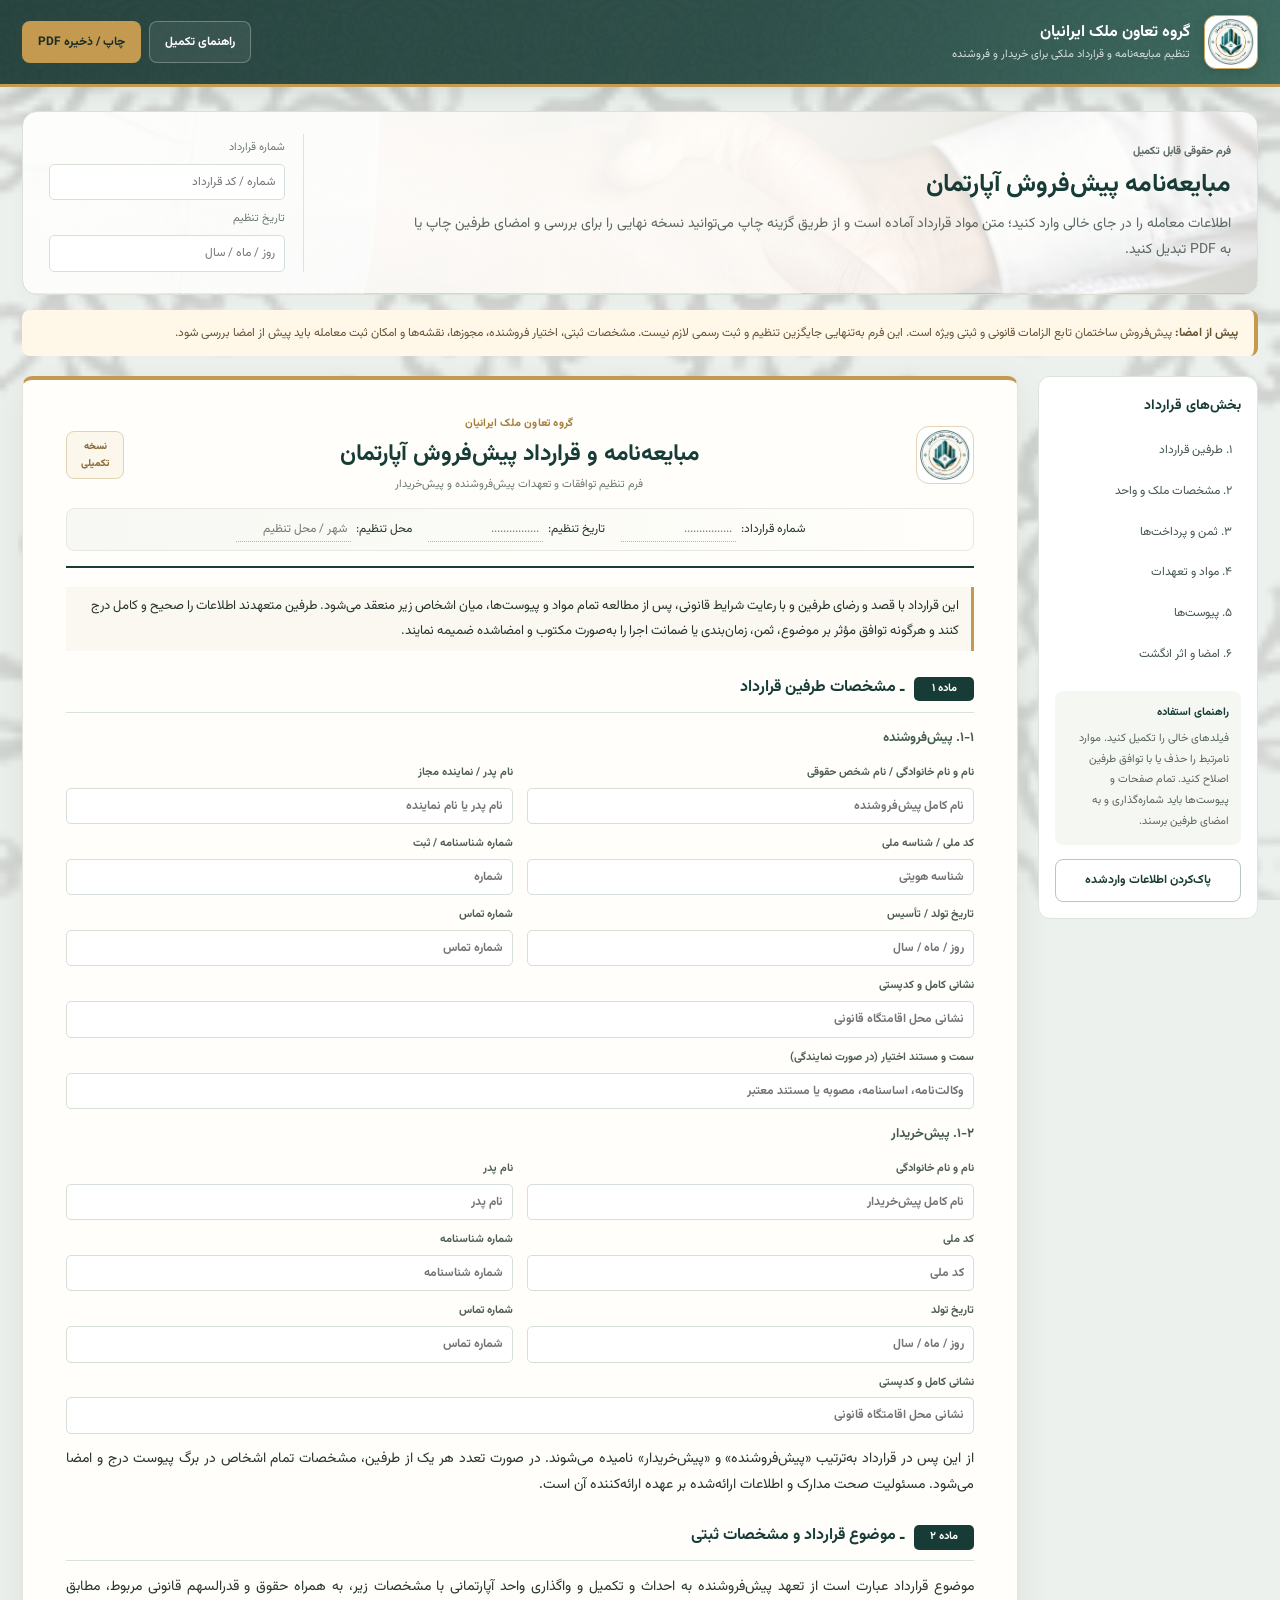
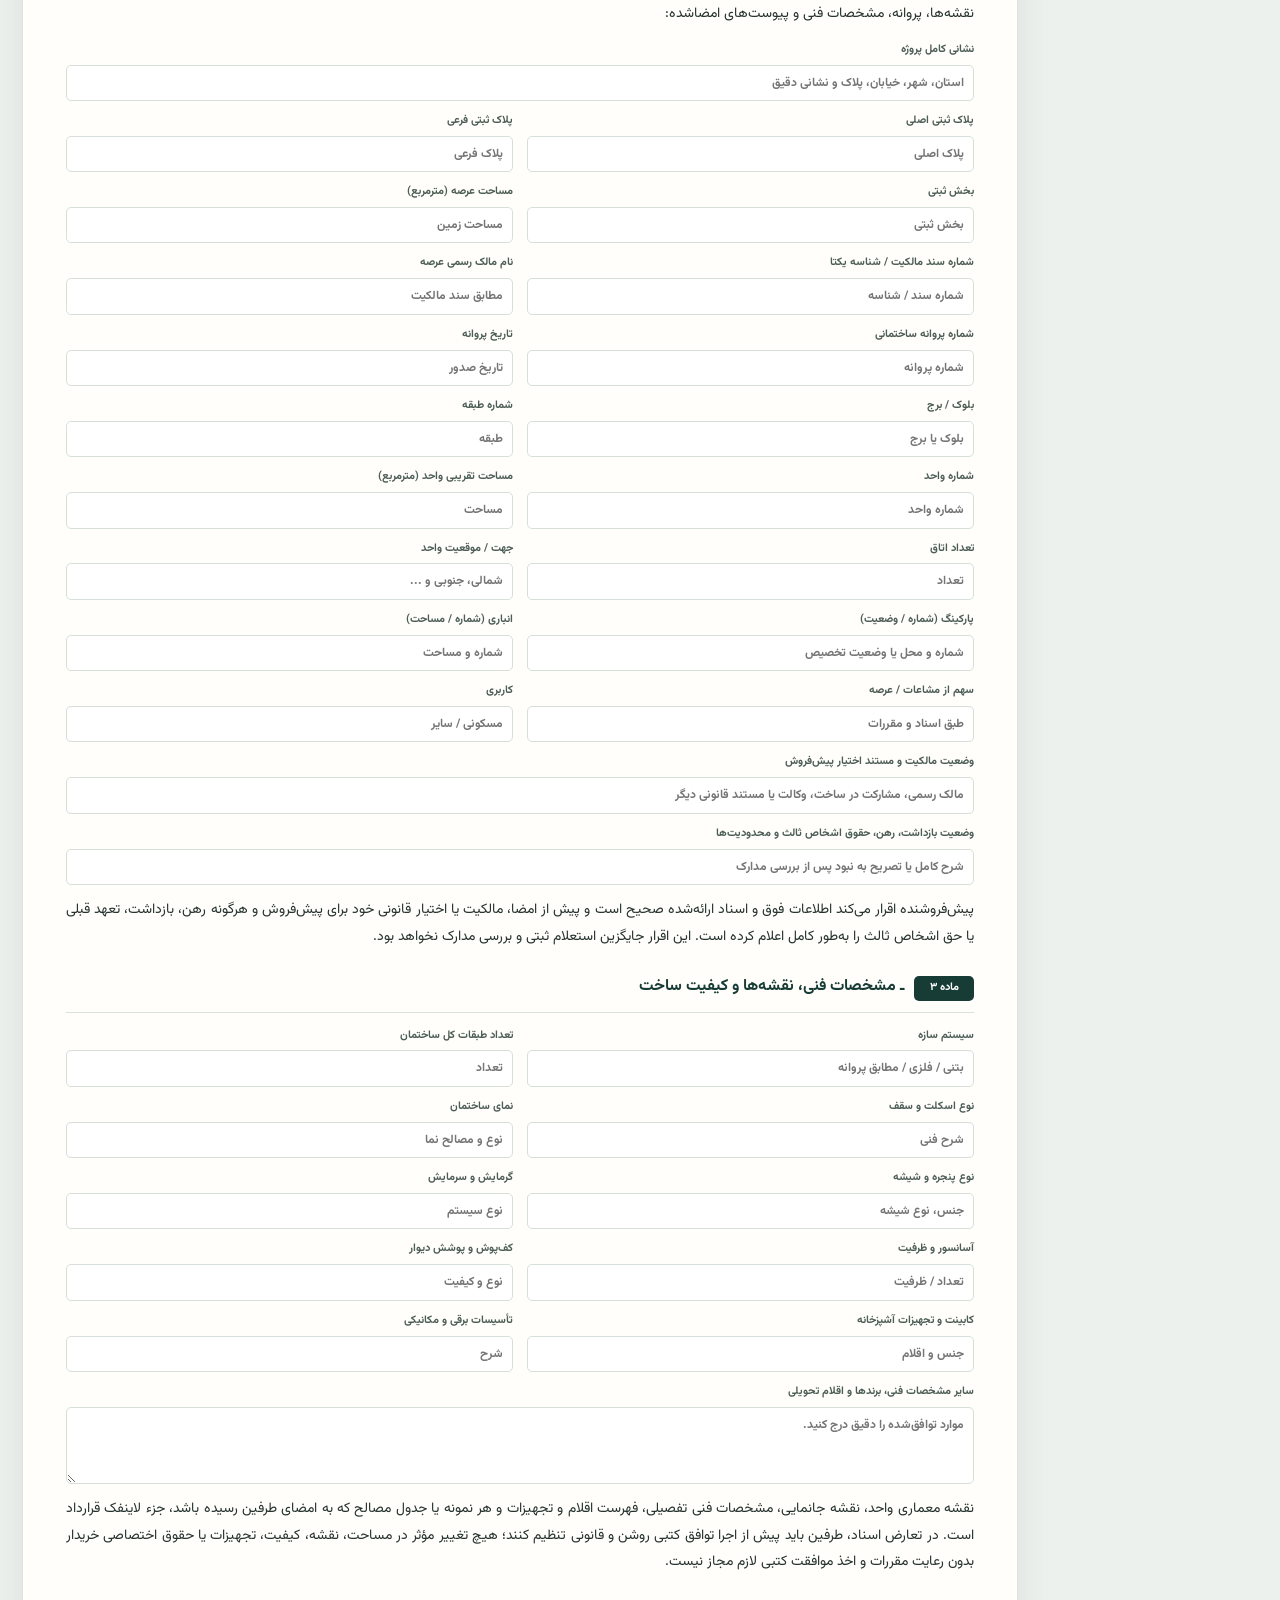
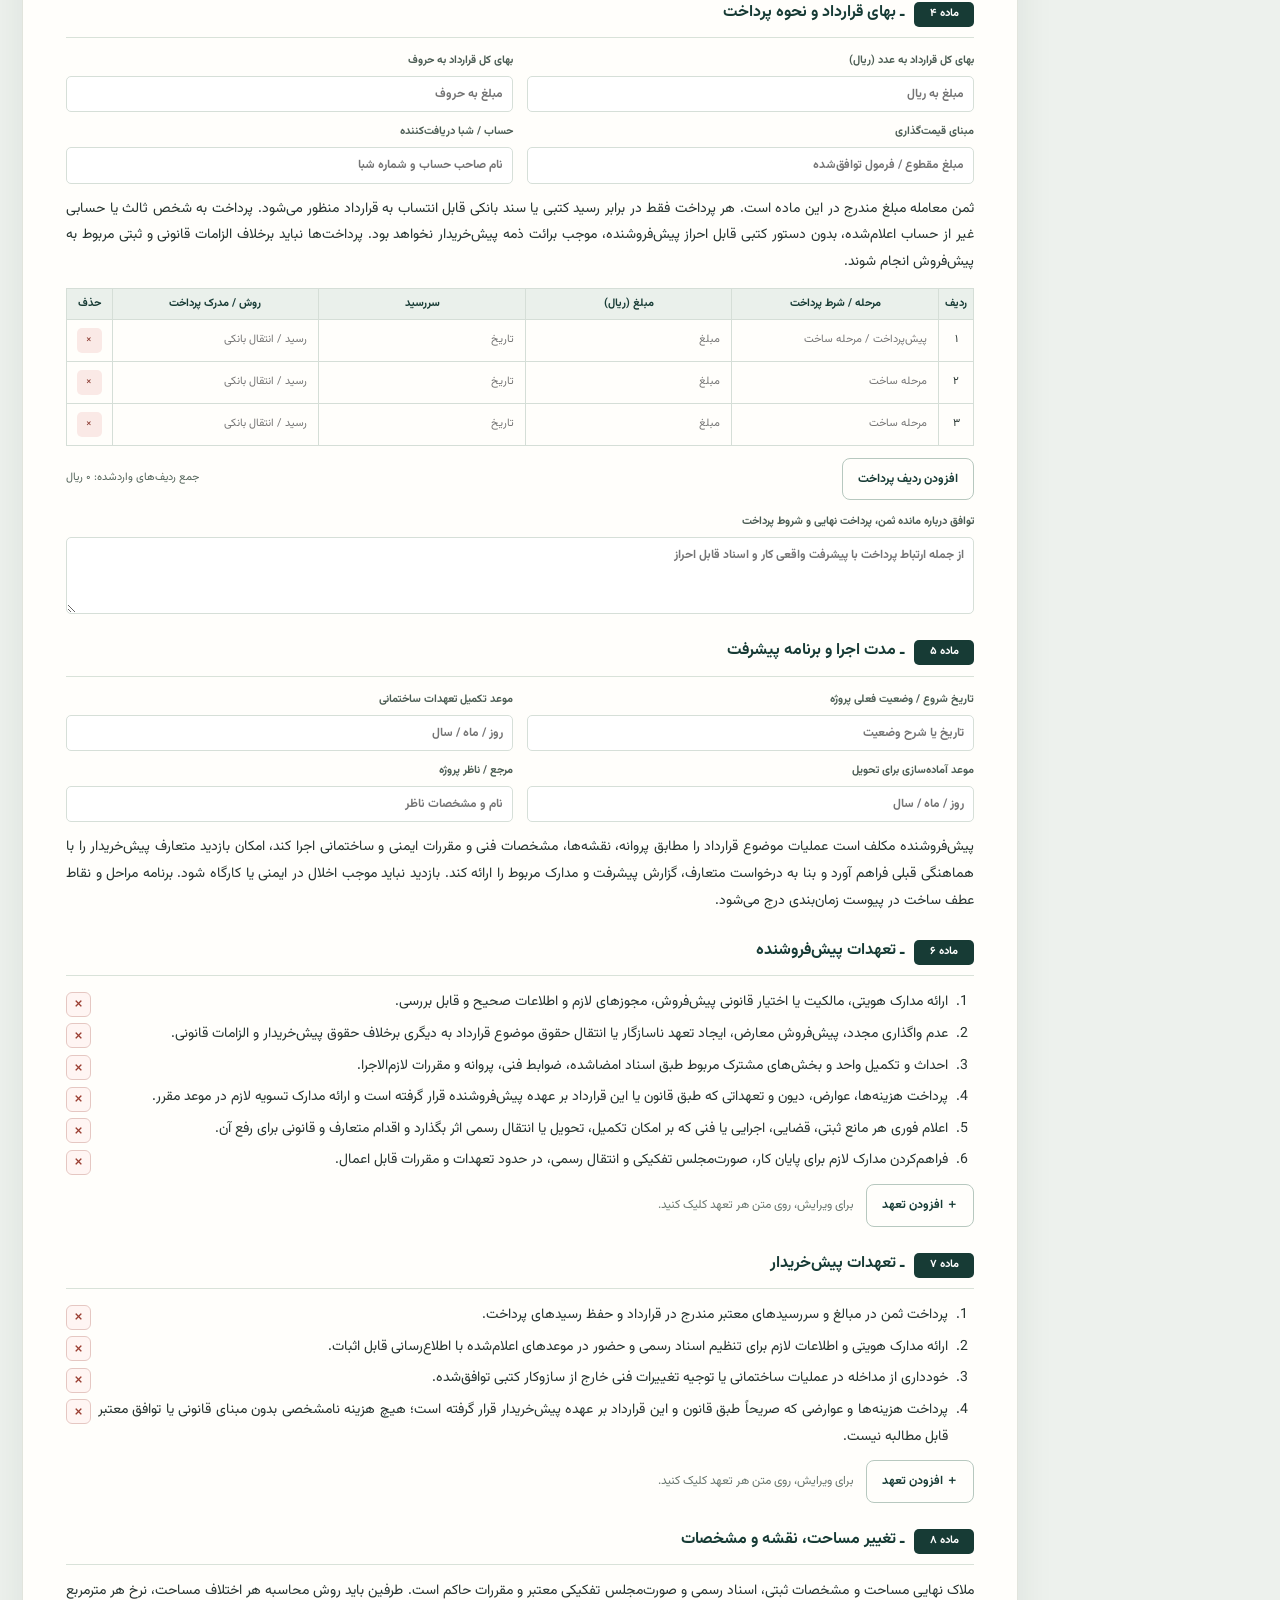
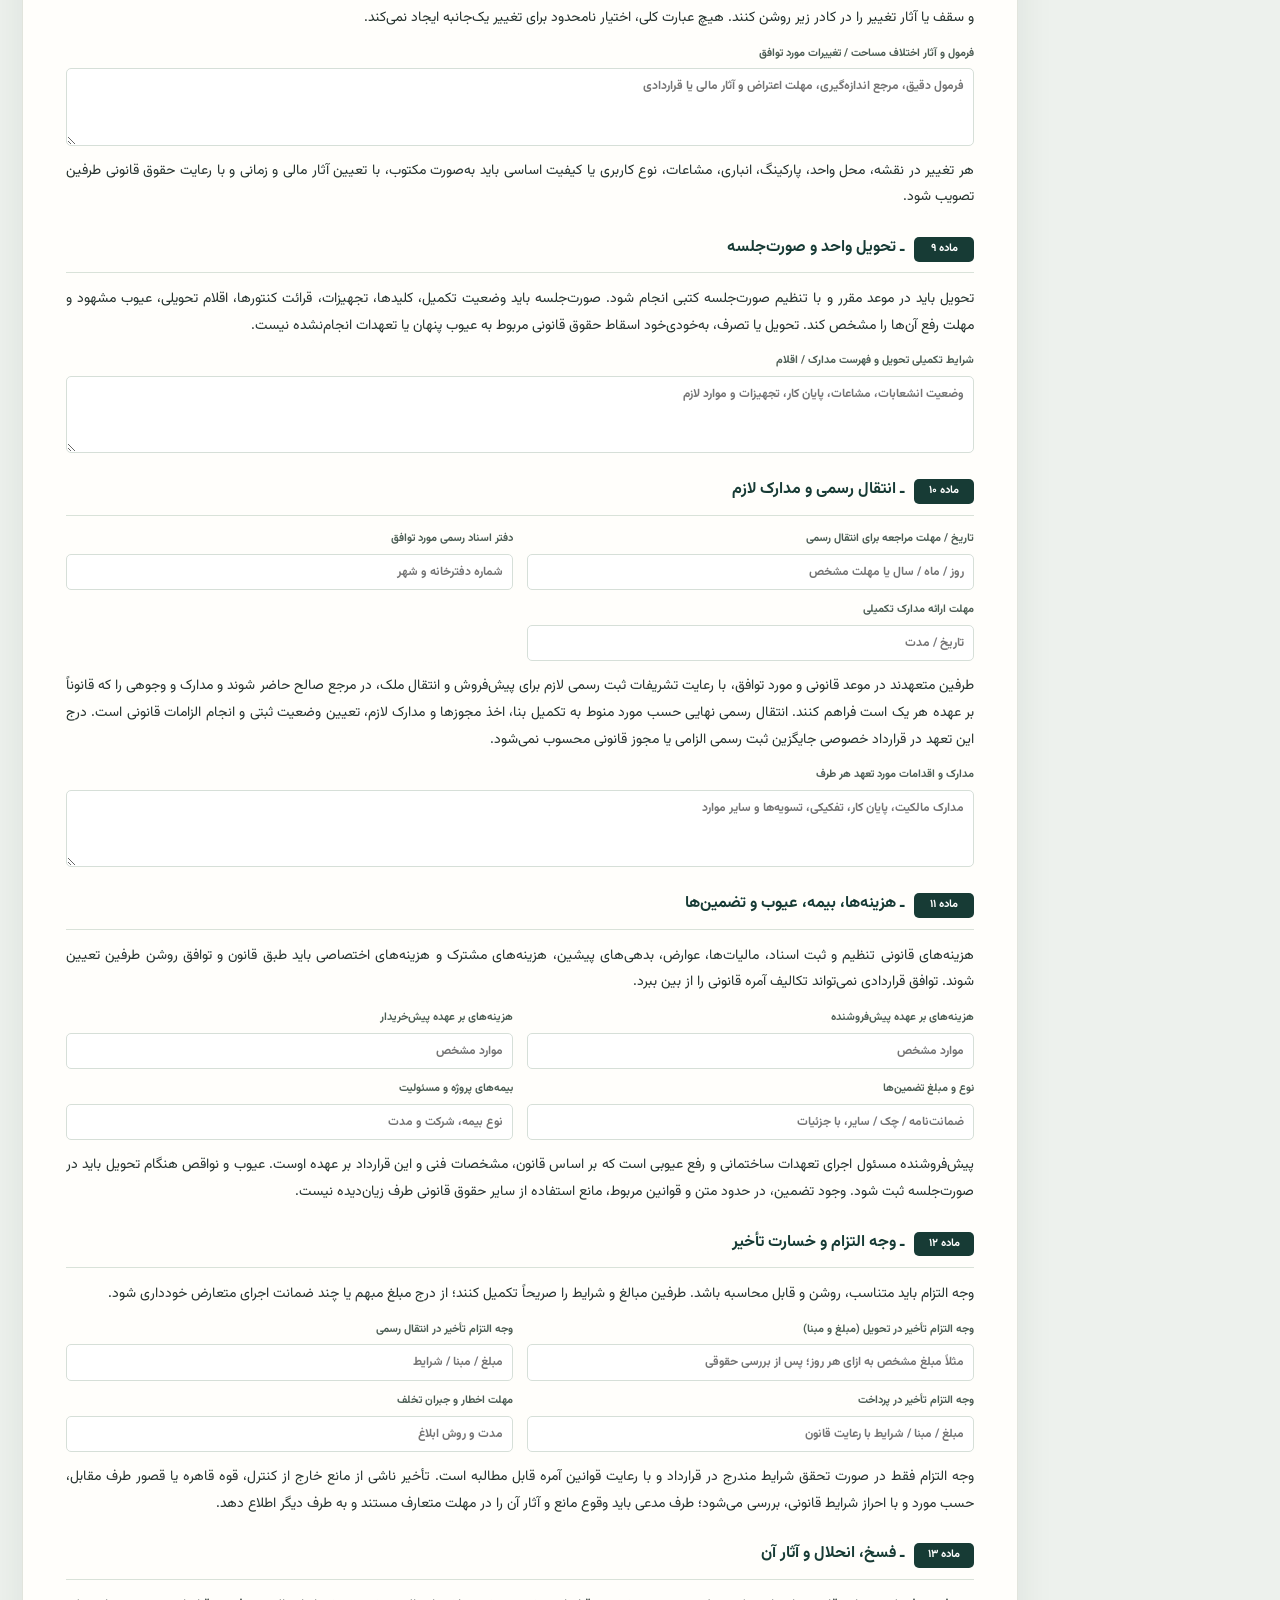
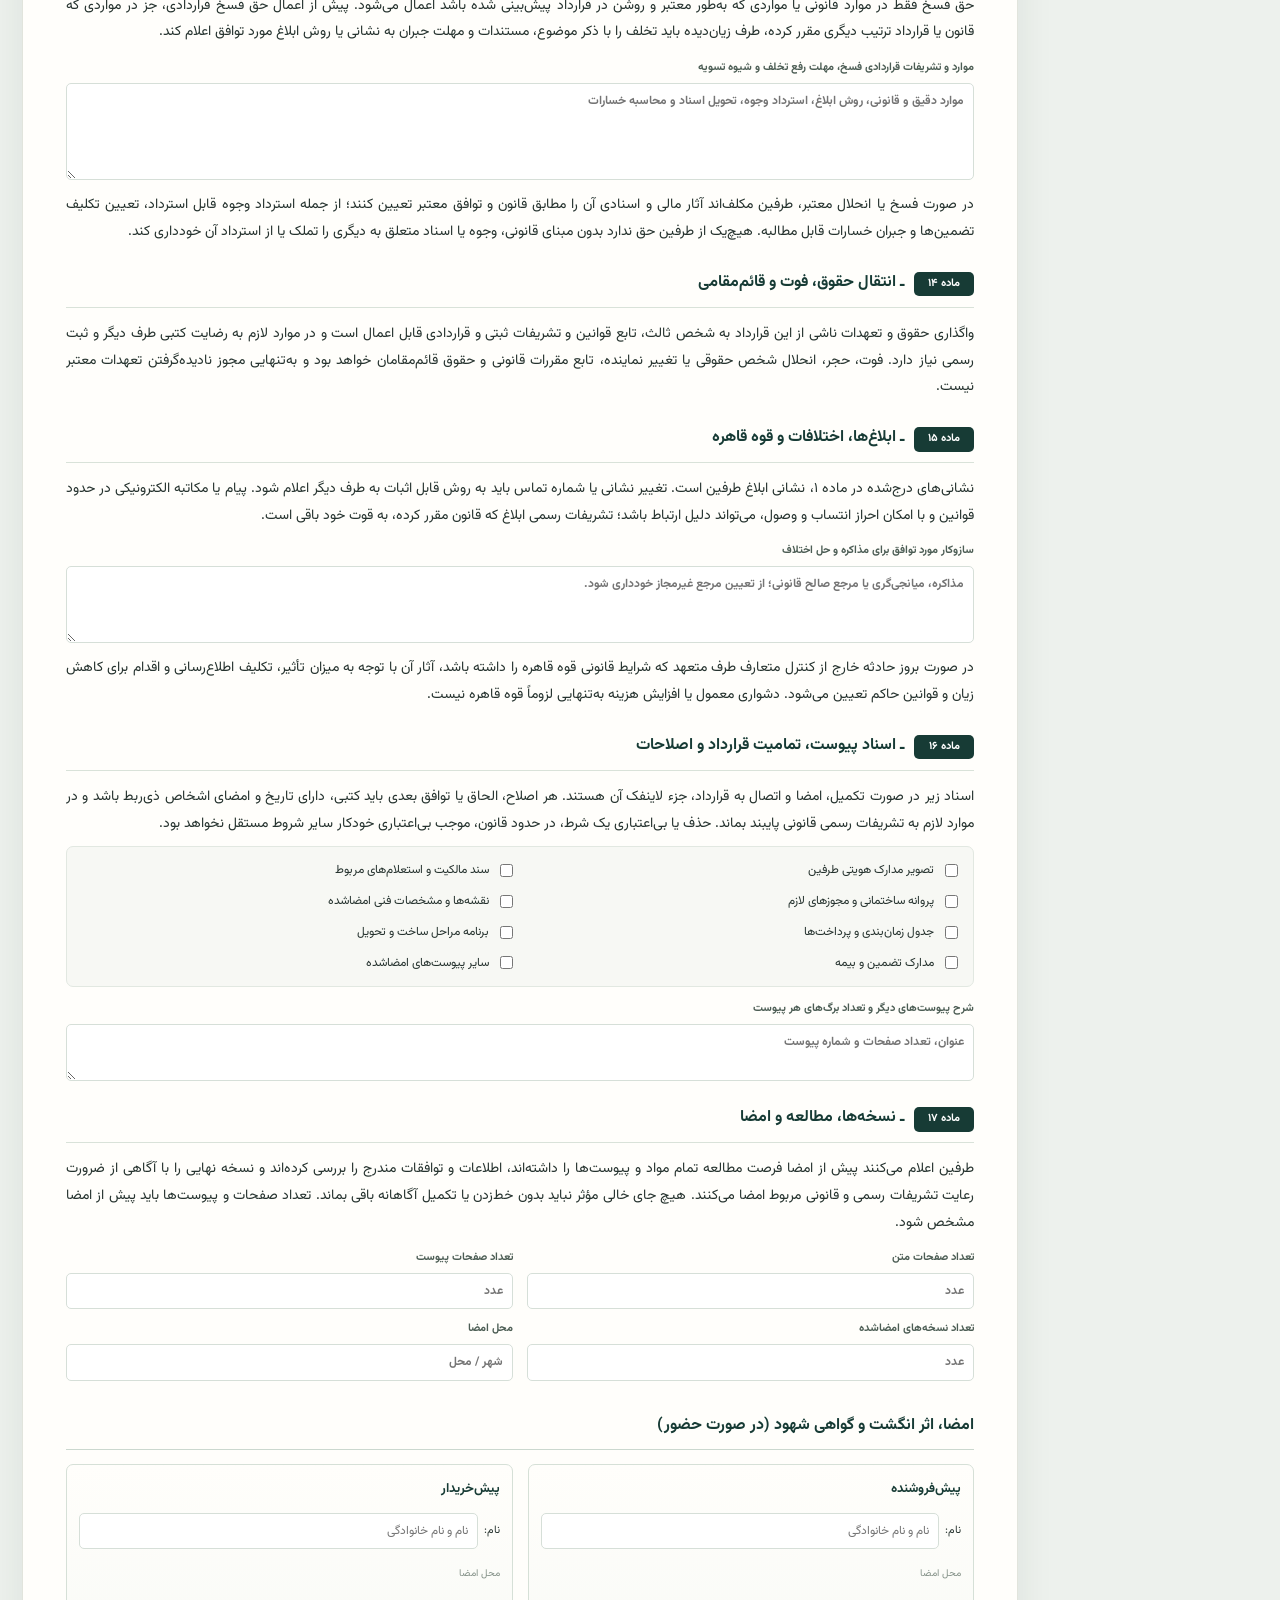
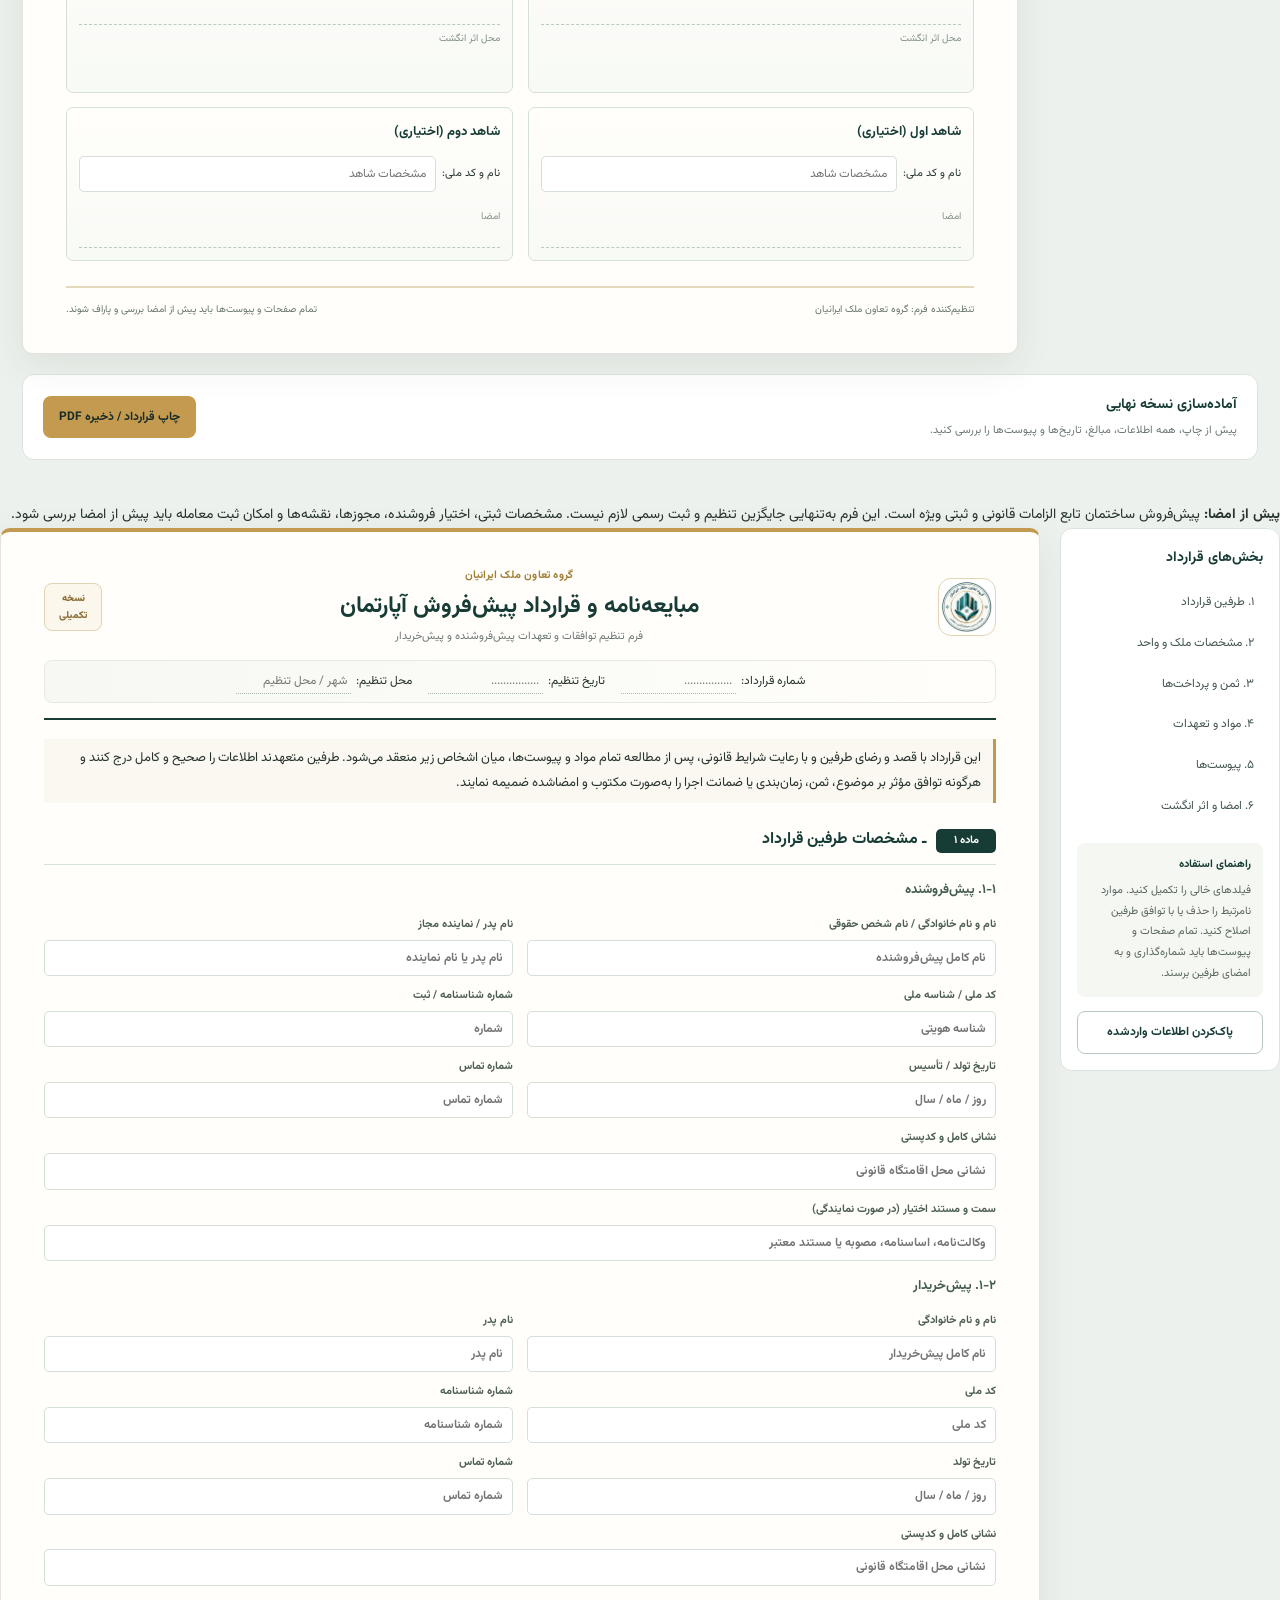
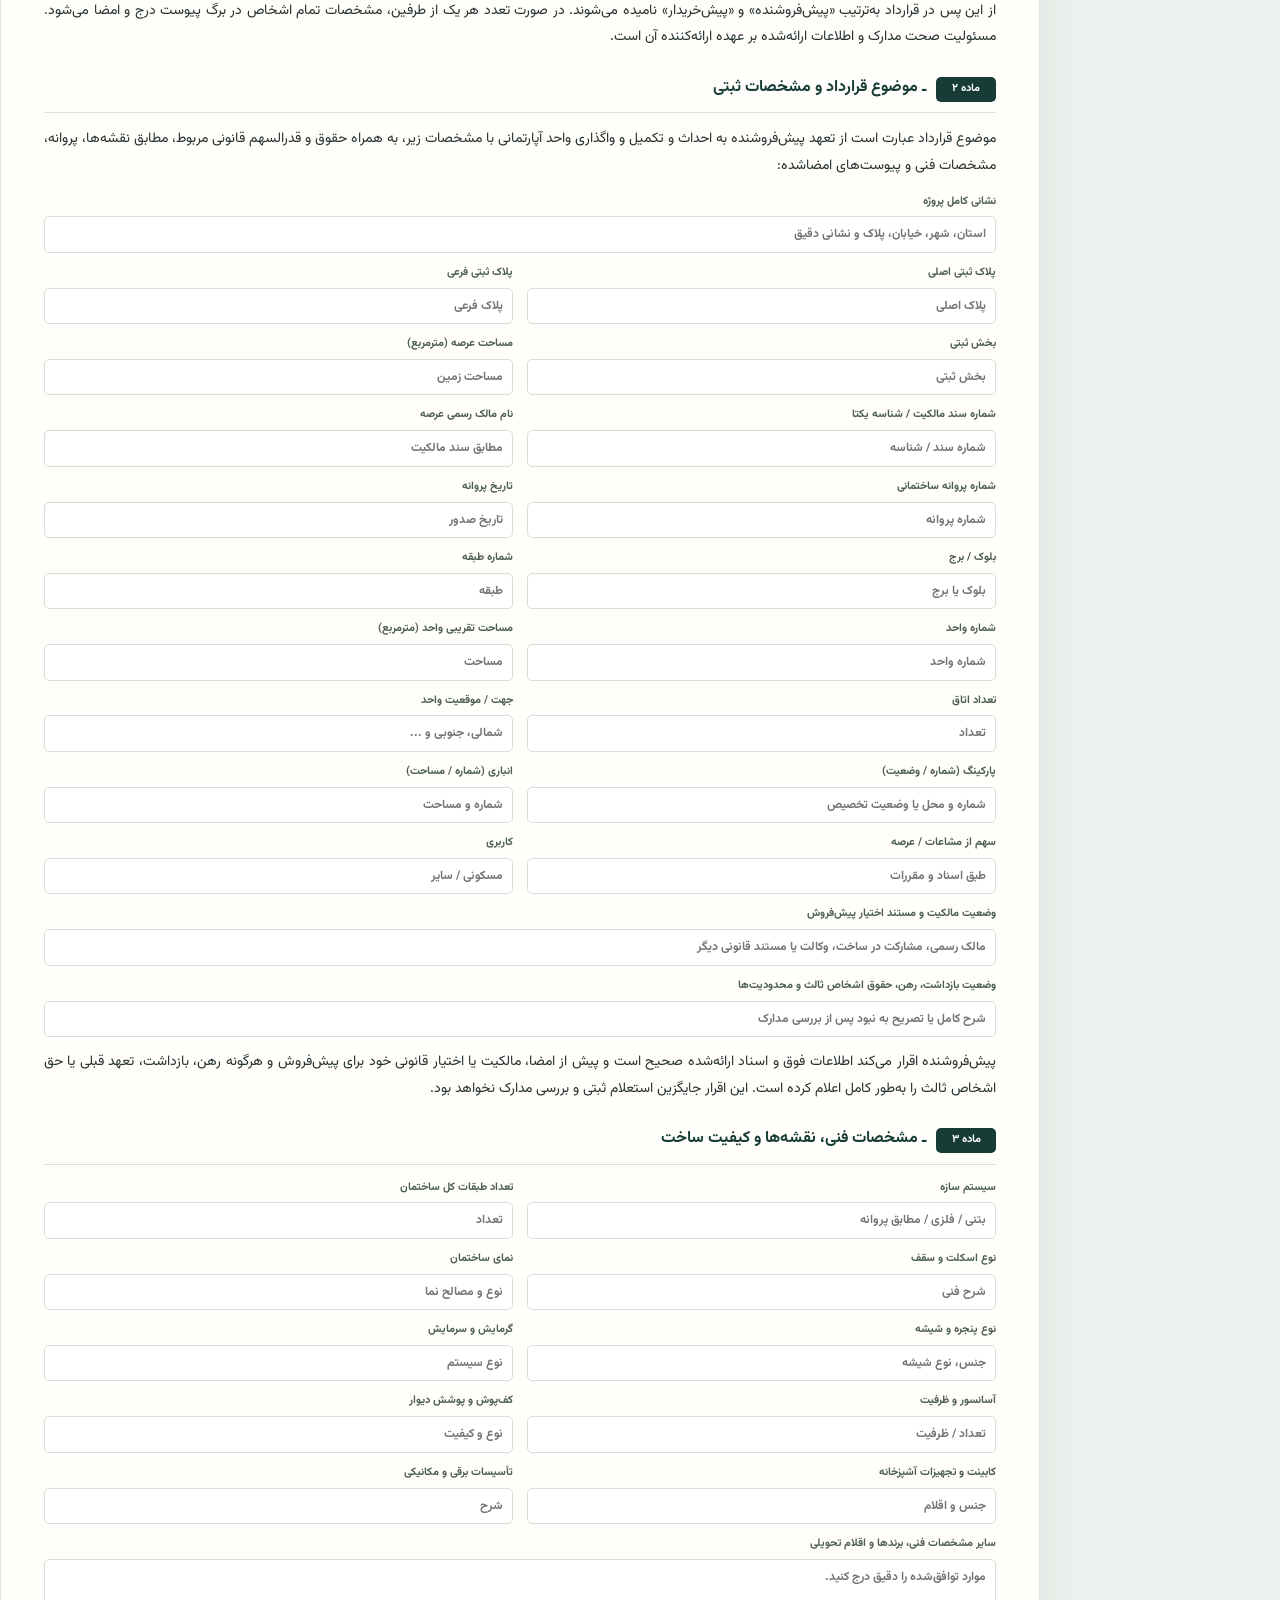
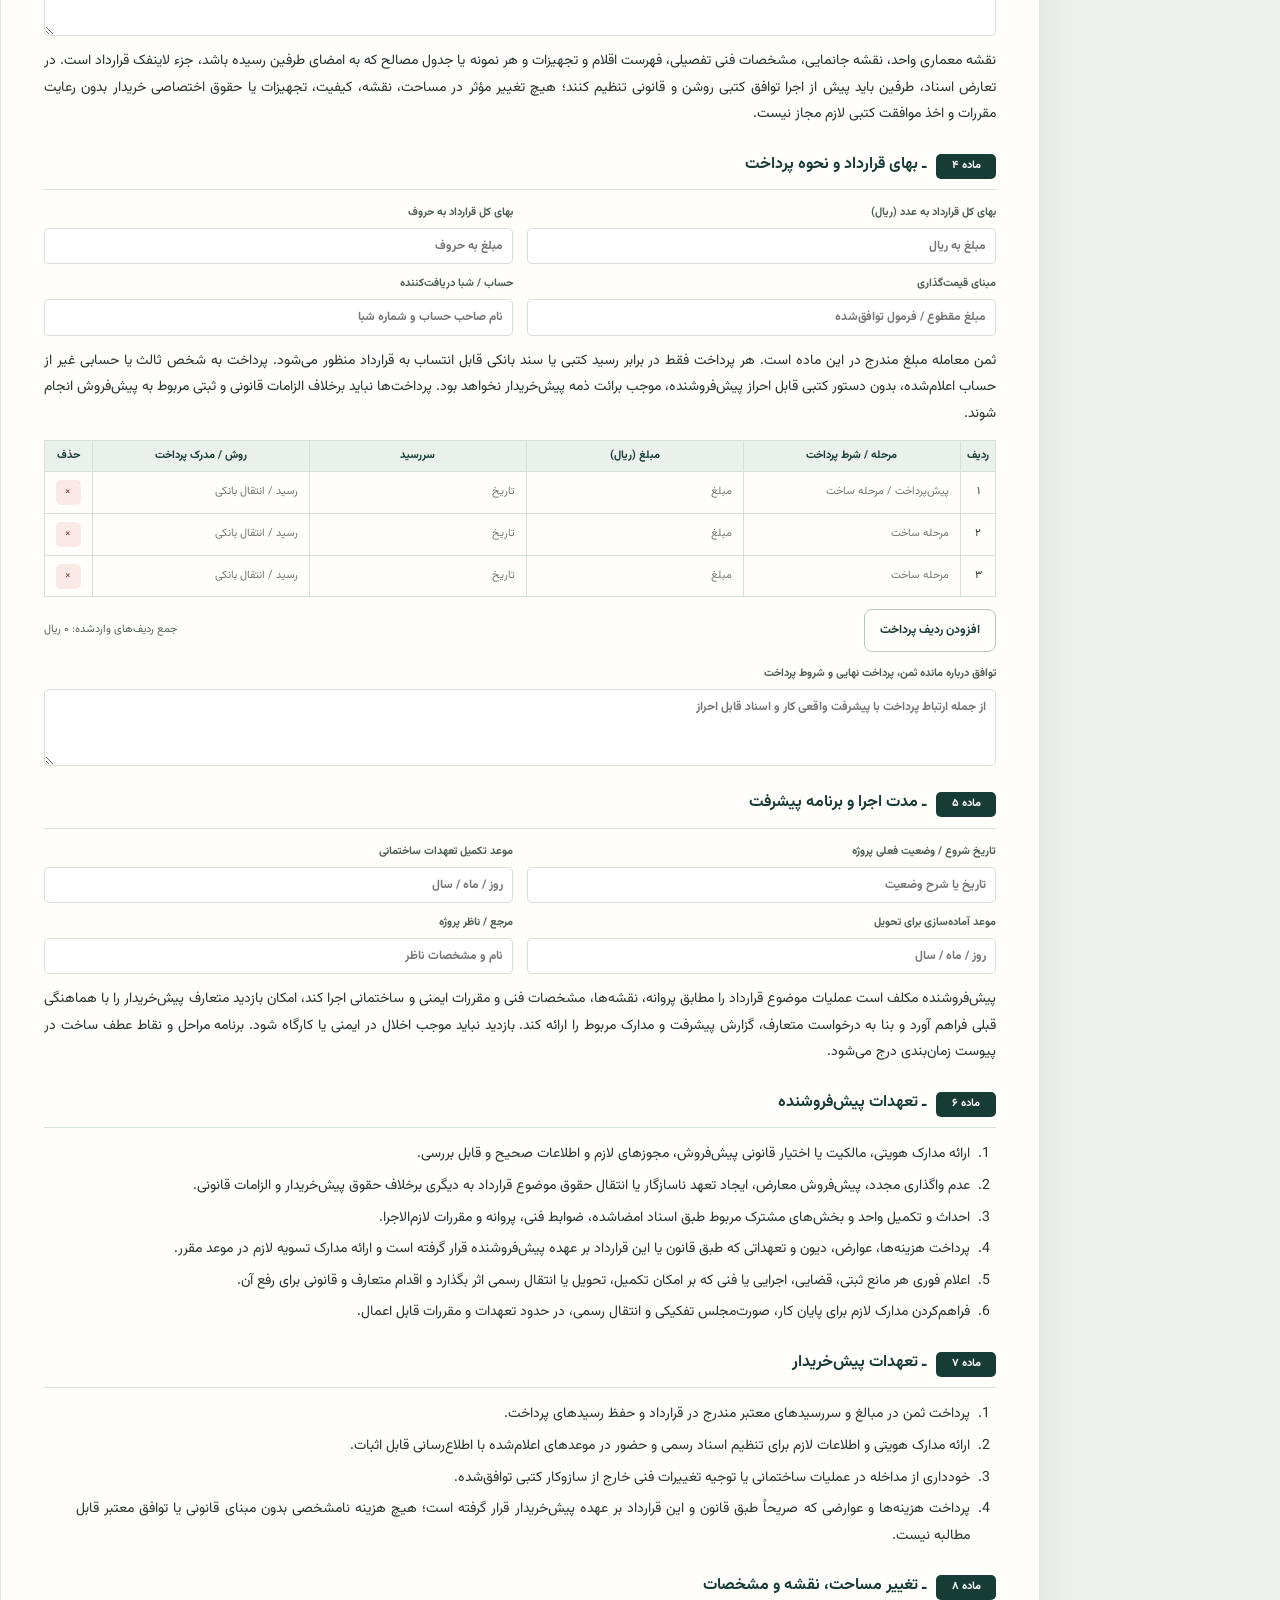
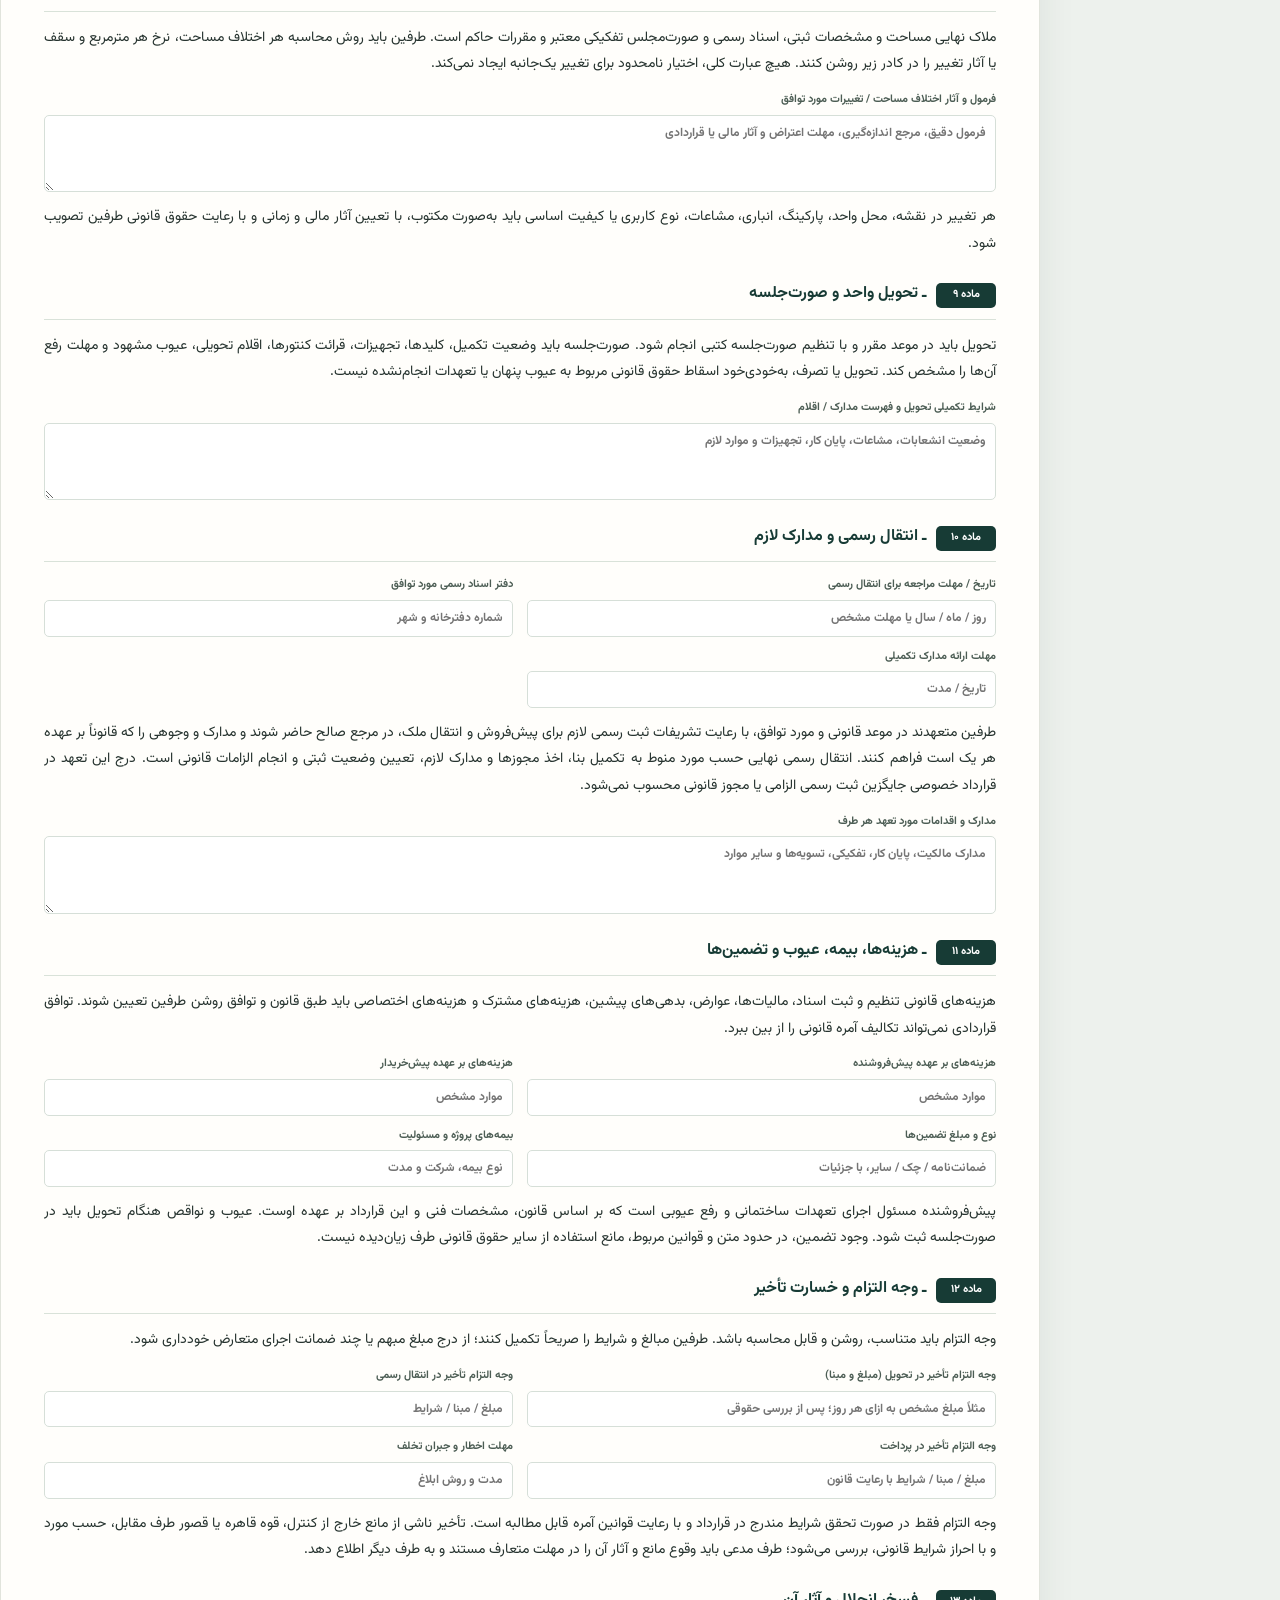
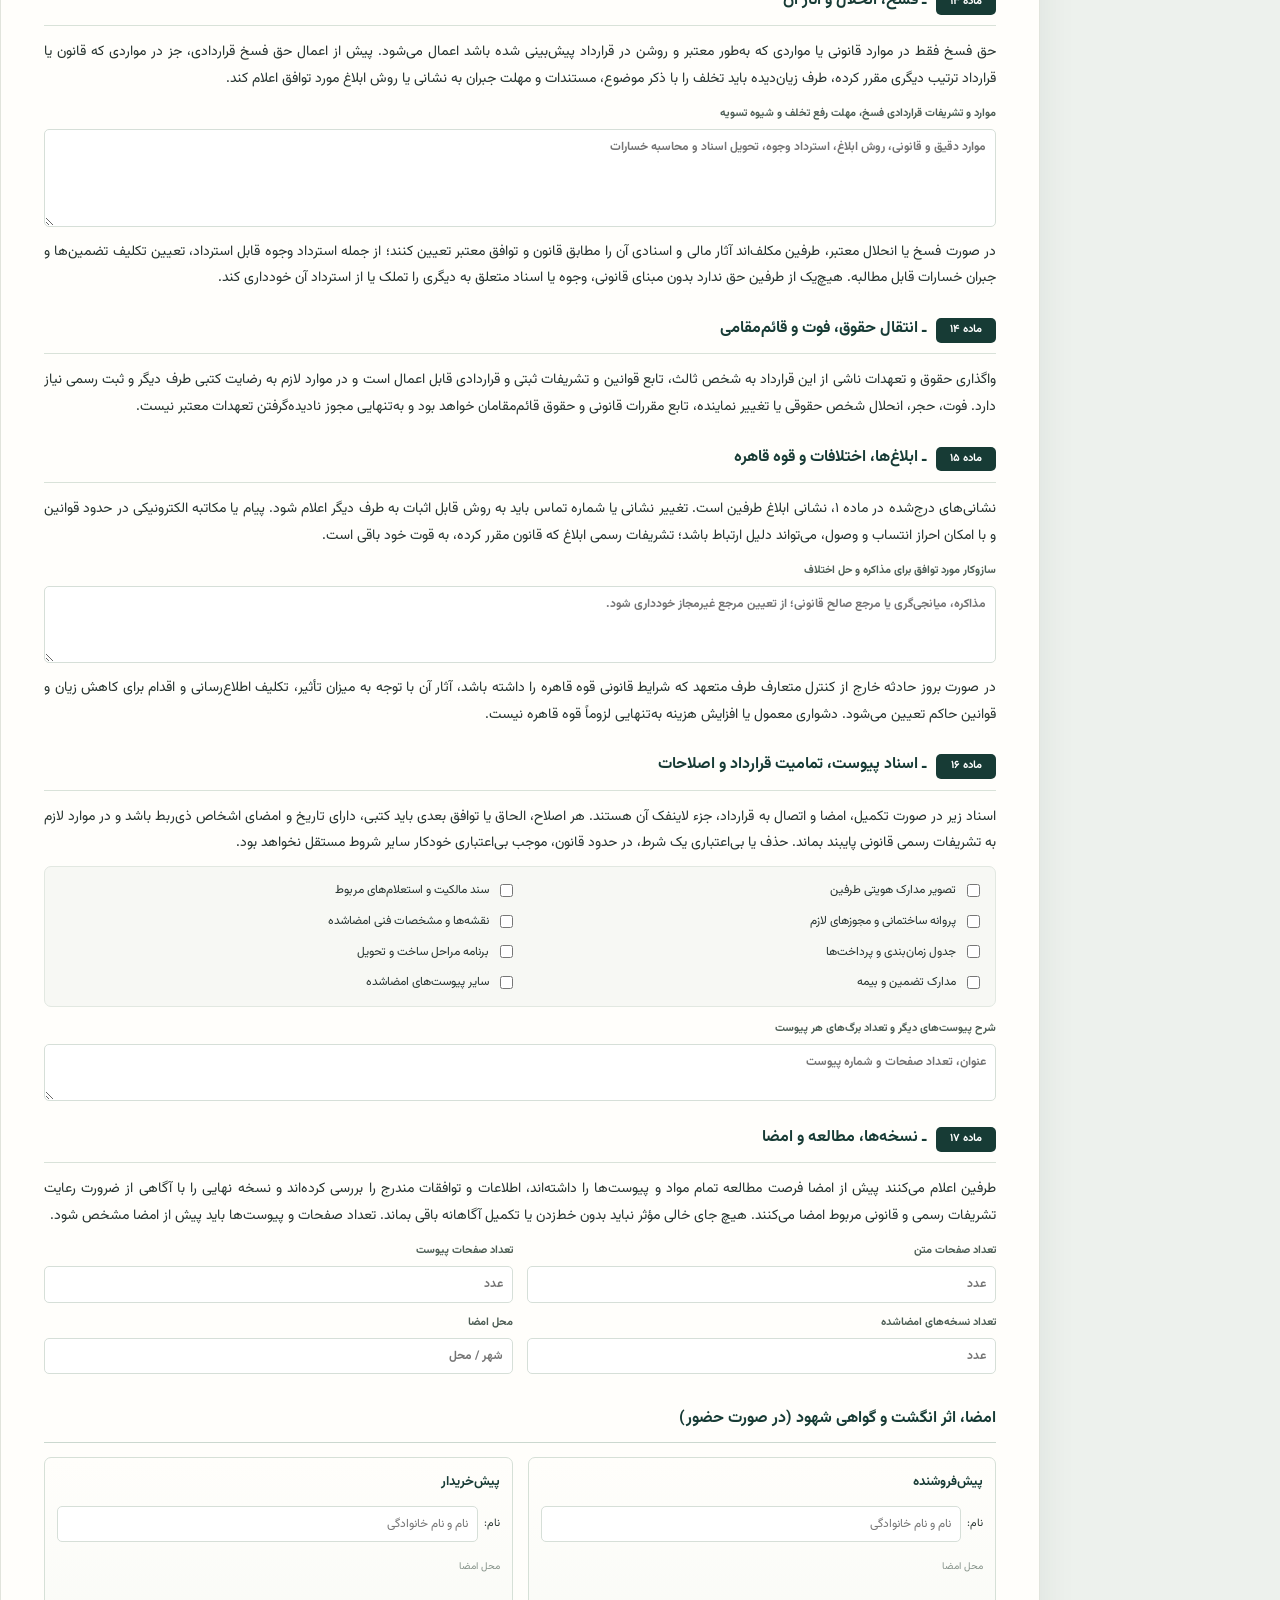
==== commit 4fdadf0d: "فعال‌سازی ویرایش دستی مفاد تعهدات" ====
--- a/index.html
+++ b/index.html
@@ -121,21 +121,21 @@
       </section>
       <section class="contract-section"><h3><span>ماده ۶</span> ـ تعهدات پیش‌فروشنده</h3>
         <ol>
-          <li>ارائه مدارک هویتی، مالکیت یا اختیار قانونی پیش‌فروش، مجوزهای لازم و اطلاعات صحیح و قابل بررسی.</li>
-          <li>عدم واگذاری مجدد، پیش‌فروش معارض، ایجاد تعهد ناسازگار یا انتقال حقوق موضوع قرارداد به دیگری برخلاف حقوق پیش‌خریدار و الزامات قانونی.</li>
-          <li>احداث و تکمیل واحد و بخش‌های مشترک مربوط طبق اسناد امضاشده، ضوابط فنی، پروانه و مقررات لازم‌الاجرا.</li>
-          <li>پرداخت هزینه‌ها، عوارض، دیون و تعهداتی که طبق قانون یا این قرارداد بر عهده پیش‌فروشنده قرار گرفته است و ارائه مدارک تسویه لازم در موعد مقرر.</li>
-          <li>اعلام فوری هر مانع ثبتی، قضایی، اجرایی یا فنی که بر امکان تکمیل، تحویل یا انتقال رسمی اثر بگذارد و اقدام متعارف و قانونی برای رفع آن.</li>
-          <li>فراهم‌کردن مدارک لازم برای پایان کار، صورت‌مجلس تفکیکی و انتقال رسمی، در حدود تعهدات و مقررات قابل اعمال.</li>
-        </ol>
+          <li><span class="obligation-text" contenteditable="true" role="textbox" aria-label="متن تعهد">ارائه مدارک هویتی، مالکیت یا اختیار قانونی پیش‌فروش، مجوزهای لازم و اطلاعات صحیح و قابل بررسی.</span><button type="button" class="remove-obligation no-print" aria-label="حذف این تعهد" title="حذف تعهد">×</button></li>
+          <li><span class="obligation-text" contenteditable="true" role="textbox" aria-label="متن تعهد">عدم واگذاری مجدد، پیش‌فروش معارض، ایجاد تعهد ناسازگار یا انتقال حقوق موضوع قرارداد به دیگری برخلاف حقوق پیش‌خریدار و الزامات قانونی.</span><button type="button" class="remove-obligation no-print" aria-label="حذف این تعهد" title="حذف تعهد">×</button></li>
+          <li><span class="obligation-text" contenteditable="true" role="textbox" aria-label="متن تعهد">احداث و تکمیل واحد و بخش‌های مشترک مربوط طبق اسناد امضاشده، ضوابط فنی، پروانه و مقررات لازم‌الاجرا.</span><button type="button" class="remove-obligation no-print" aria-label="حذف این تعهد" title="حذف تعهد">×</button></li>
+          <li><span class="obligation-text" contenteditable="true" role="textbox" aria-label="متن تعهد">پرداخت هزینه‌ها، عوارض، دیون و تعهداتی که طبق قانون یا این قرارداد بر عهده پیش‌فروشنده قرار گرفته است و ارائه مدارک تسویه لازم در موعد مقرر.</span><button type="button" class="remove-obligation no-print" aria-label="حذف این تعهد" title="حذف تعهد">×</button></li>
+          <li><span class="obligation-text" contenteditable="true" role="textbox" aria-label="متن تعهد">اعلام فوری هر مانع ثبتی، قضایی، اجرایی یا فنی که بر امکان تکمیل، تحویل یا انتقال رسمی اثر بگذارد و اقدام متعارف و قانونی برای رفع آن.</span><button type="button" class="remove-obligation no-print" aria-label="حذف این تعهد" title="حذف تعهد">×</button></li>
+          <li><span class="obligation-text" contenteditable="true" role="textbox" aria-label="متن تعهد">فراهم‌کردن مدارک لازم برای پایان کار، صورت‌مجلس تفکیکی و انتقال رسمی، در حدود تعهدات و مقررات قابل اعمال.</span><button type="button" class="remove-obligation no-print" aria-label="حذف این تعهد" title="حذف تعهد">×</button></li>
+        </ol><div class="obligation-actions no-print"><button type="button" class="btn btn-outline add-obligation">＋ افزودن تعهد</button><span>برای ویرایش، روی متن هر تعهد کلیک کنید.</span></div>
       </section>
       <section class="contract-section"><h3><span>ماده ۷</span> ـ تعهدات پیش‌خریدار</h3>
         <ol>
-          <li>پرداخت ثمن در مبالغ و سررسیدهای معتبر مندرج در قرارداد و حفظ رسیدهای پرداخت.</li>
-          <li>ارائه مدارک هویتی و اطلاعات لازم برای تنظیم اسناد رسمی و حضور در موعدهای اعلام‌شده با اطلاع‌رسانی قابل اثبات.</li>
-          <li>خودداری از مداخله در عملیات ساختمانی یا توجيه تغییرات فنی خارج از سازوکار کتبی توافق‌شده.</li>
-          <li>پرداخت هزینه‌ها و عوارضی که صریحاً طبق قانون و این قرارداد بر عهده پیش‌خریدار قرار گرفته است؛ هیچ هزینه نامشخصی بدون مبنای قانونی یا توافق معتبر قابل مطالبه نیست.</li>
-        </ol>
+          <li><span class="obligation-text" contenteditable="true" role="textbox" aria-label="متن تعهد">پرداخت ثمن در مبالغ و سررسیدهای معتبر مندرج در قرارداد و حفظ رسیدهای پرداخت.</span><button type="button" class="remove-obligation no-print" aria-label="حذف این تعهد" title="حذف تعهد">×</button></li>
+          <li><span class="obligation-text" contenteditable="true" role="textbox" aria-label="متن تعهد">ارائه مدارک هویتی و اطلاعات لازم برای تنظیم اسناد رسمی و حضور در موعدهای اعلام‌شده با اطلاع‌رسانی قابل اثبات.</span><button type="button" class="remove-obligation no-print" aria-label="حذف این تعهد" title="حذف تعهد">×</button></li>
+          <li><span class="obligation-text" contenteditable="true" role="textbox" aria-label="متن تعهد">خودداری از مداخله در عملیات ساختمانی یا توجيه تغییرات فنی خارج از سازوکار کتبی توافق‌شده.</span><button type="button" class="remove-obligation no-print" aria-label="حذف این تعهد" title="حذف تعهد">×</button></li>
+          <li><span class="obligation-text" contenteditable="true" role="textbox" aria-label="متن تعهد">پرداخت هزینه‌ها و عوارضی که صریحاً طبق قانون و این قرارداد بر عهده پیش‌خریدار قرار گرفته است؛ هیچ هزینه نامشخصی بدون مبنای قانونی یا توافق معتبر قابل مطالبه نیست.</span><button type="button" class="remove-obligation no-print" aria-label="حذف این تعهد" title="حذف تعهد">×</button></li>
+        </ol><div class="obligation-actions no-print"><button type="button" class="btn btn-outline add-obligation">＋ افزودن تعهد</button><span>برای ویرایش، روی متن هر تعهد کلیک کنید.</span></div>
       </section>
       <section class="contract-section"><h3><span>ماده ۸</span> ـ تغییر مساحت، نقشه و مشخصات</h3>
         <p>ملاک نهایی مساحت و مشخصات ثبتی، اسناد رسمی و صورت‌مجلس تفکیکی معتبر و مقررات حاکم است. طرفین باید روش محاسبه هر اختلاف مساحت، نرخ هر مترمربع و سقف یا آثار تغییر را در کادر زیر روشن کنند. هیچ عبارت کلی، اختیار نامحدود برای تغییر یک‌جانبه ایجاد نمی‌کند.</p>
--- a/assets/css/style.css
+++ b/assets/css/style.css
@@ -9,6 +9,20 @@
 @media(max-width:900px){.workspace{grid-template-columns:1fr}.side-panel{position:static;display:grid;grid-template-columns:repeat(2,minmax(0,1fr));gap:3px}.side-panel h2,.side-note,.side-panel .btn{grid-column:1/-1}.side-panel h2{margin-bottom:5px}.contract{padding:28px}.intro{grid-template-columns:1fr 220px}}
 @media(max-width:600px){body{font-size:13px}.site-header{padding:12px 14px;flex-wrap:wrap}.brand-logo{width:42px;height:42px;flex-basis:42px}.brand-mark{width:36px;height:36px}.brand-copy strong{font-size:14px}.brand-copy span{font-size:10px}.header-actions{width:100%;margin-right:48px}.header-actions .btn{flex:1;padding:7px 8px}.page-wrap{padding:14px 10px 28px}.intro{grid-template-columns:1fr;padding:17px;gap:13px}.intro h1{font-size:21px}.intro-side{border-right:0;border-top:1px solid var(--line);padding:10px 0 0;grid-template-columns:1fr 1fr}.intro-side input{grid-column:span 1}.notice{font-size:11px}.contract{padding:20px 15px}.document-heading h2{font-size:19px}.doc-meta{gap:6px 12px}.form-grid{grid-template-columns:1fr;gap:8px}.form-grid .wide{grid-column:auto}.side-panel{padding:12px}.side-panel>a{font-size:11px}.checklist{grid-template-columns:1fr}.signature-grid{grid-template-columns:1fr}.payment-actions,.bottom-actions{align-items:stretch;flex-direction:column}.bottom-actions .btn{width:100%}.document-footer{flex-direction:column;gap:2px}.contract-section h3,.signature-area h3{font-size:14px}}
 @page{size:A4;margin:14mm 13mm}
+
+/* Editable commitment clauses */
+.contract-section ol li{position:relative;padding-left:2rem}
+.obligation-text{display:inline;min-width:2em;outline:none;border-radius:4px}
+.obligation-text:focus{background:#fff8df;box-shadow:0 0 0 2px #d6b76a}
+.remove-obligation{position:absolute;left:0;top:.15rem;border:1px solid #e5c7c2;background:#fff5f3;color:#9a3e32;border-radius:6px;width:25px;height:25px;cursor:pointer;font-size:18px;line-height:1}
+.obligation-actions{display:flex;align-items:center;gap:12px;margin:10px 0 18px}
+.obligation-actions>span{font-size:12px;color:#68766e}
+@media print{
+ .obligation-actions,.remove-obligation{display:none!important}
+ .contract-section ol li{padding-left:0}
+ .obligation-text{background:transparent!important;box-shadow:none!important}
+}
+
 @media print{body{background:white;color:#111;font-size:10pt;line-height:1.75}.no-print,.site-header,.intro,.notice,.side-panel,.bottom-actions,dialog,.payment-actions .btn,.remove-row{display:none!important}.page-wrap{max-width:none;padding:0;margin:0}.workspace{display:block}.contract{border:0;border-radius:0;box-shadow:none;padding:0;margin:0}.document-heading h2{font-size:18pt}.document-heading{break-after:avoid}.contract-section h3,.signature-area h3{font-size:12pt;break-after:avoid}.contract-section h3 span{background:#e9eee9!important;color:#183b32!important;border:1px solid #aab8ad;print-color-adjust:exact}.contract-section p,.contract-section li{text-align:justify;orphans:3;widows:3}.contract-section h4{break-after:avoid}.form-grid{gap:5px 10px}.form-grid label,.block-label{font-size:8.5pt;break-inside:avoid}input,textarea{border:0!important;border-bottom:1px dotted #999!important;border-radius:0!important;box-shadow:none!important;background:transparent!important;color:#111!important;padding:1px 2px!important;font-size:9pt!important;resize:none;overflow:visible}.form-grid input{min-height:18px}.form-grid textarea,.block-label textarea{border:1px solid #bbb!important;min-height:30px}.payment-table{min-width:0;font-size:8pt;break-inside:avoid}.payment-table th,.payment-table td{padding:3px}.payment-table th:last-child,.payment-table td:last-child{display:none}.payment-table td input{font-size:8pt!important}.checklist{grid-template-columns:repeat(2,minmax(0,1fr));break-inside:avoid}.signature-area,.signature-grid,.signature-box{break-inside:avoid}.signature-box{padding:8px}.sign-space{height:48px}.finger-space{height:40px}.document-footer{font-size:8pt}.contract-section{break-inside:auto}a{color:#111;text-decoration:none}.preamble{background:#f8f6ee!important;print-color-adjust:exact}.doc-meta input{display:inline-block;width:90px}}
 
 
